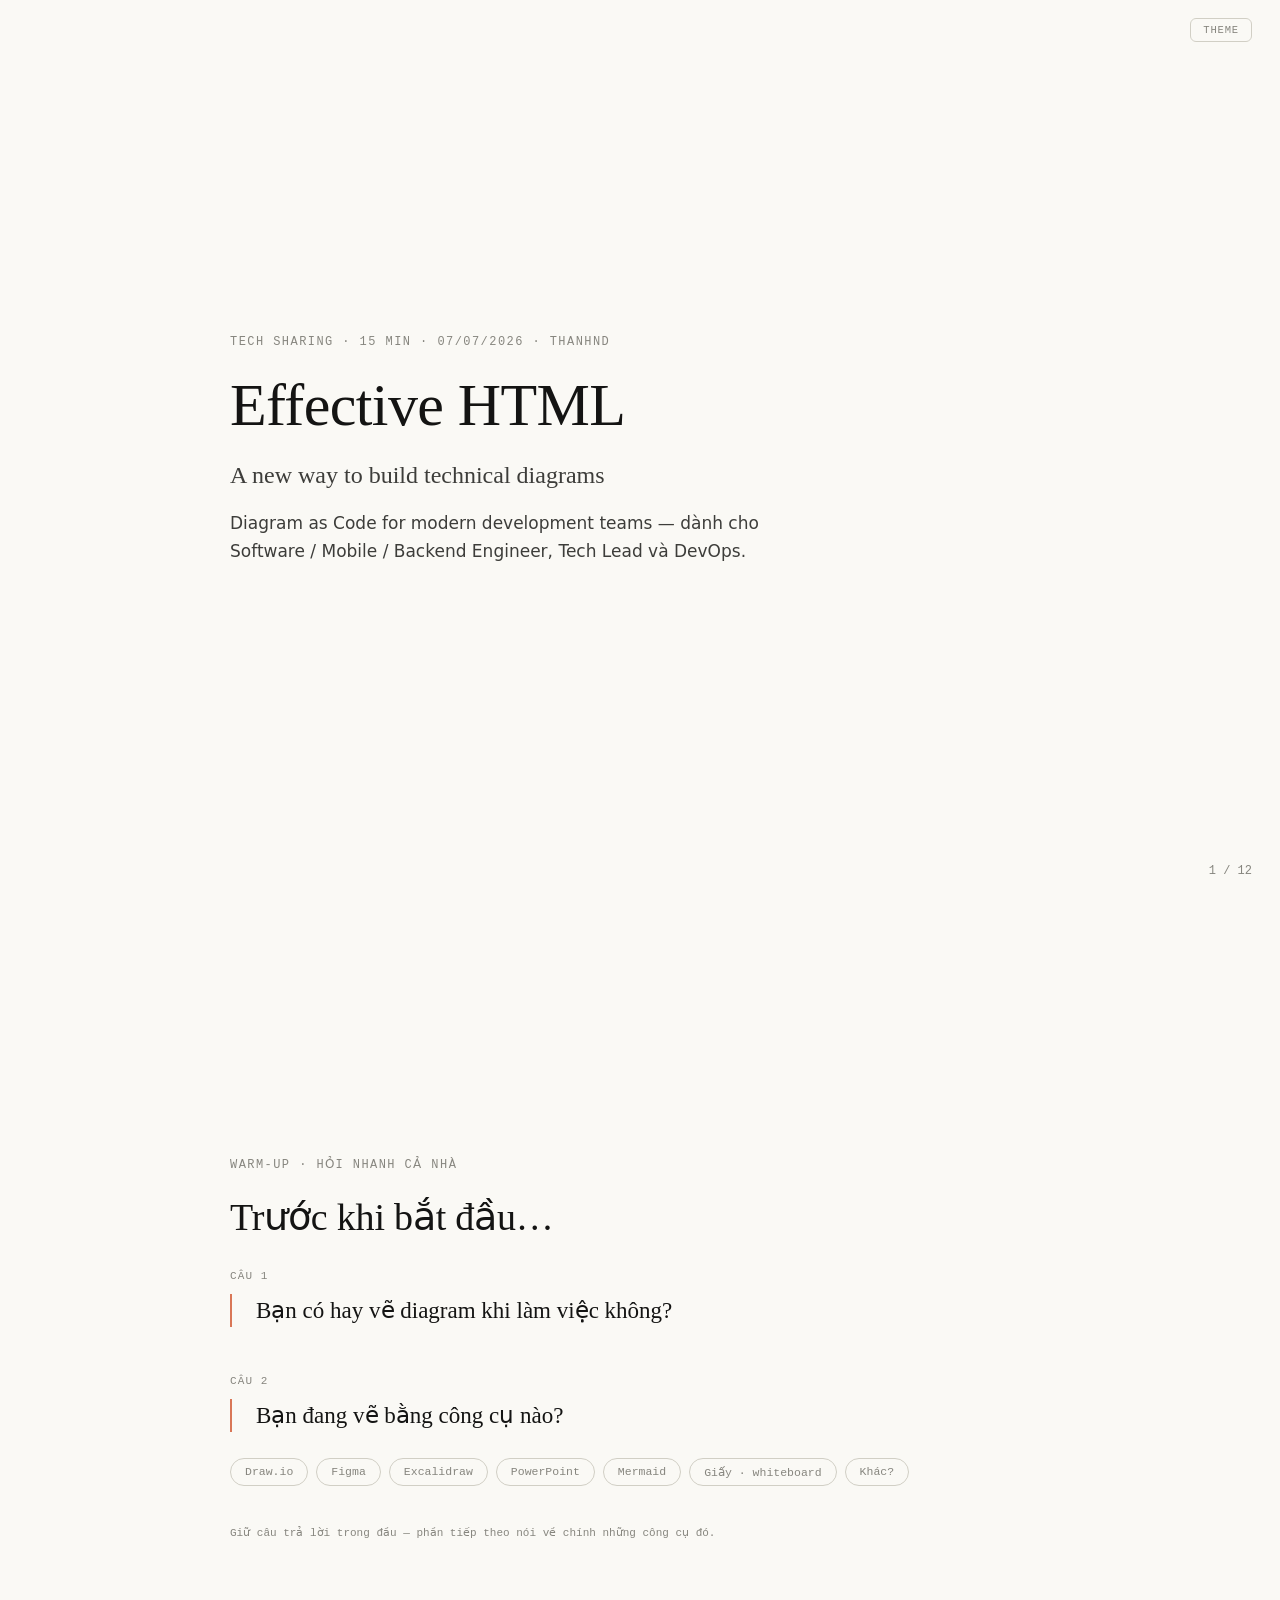
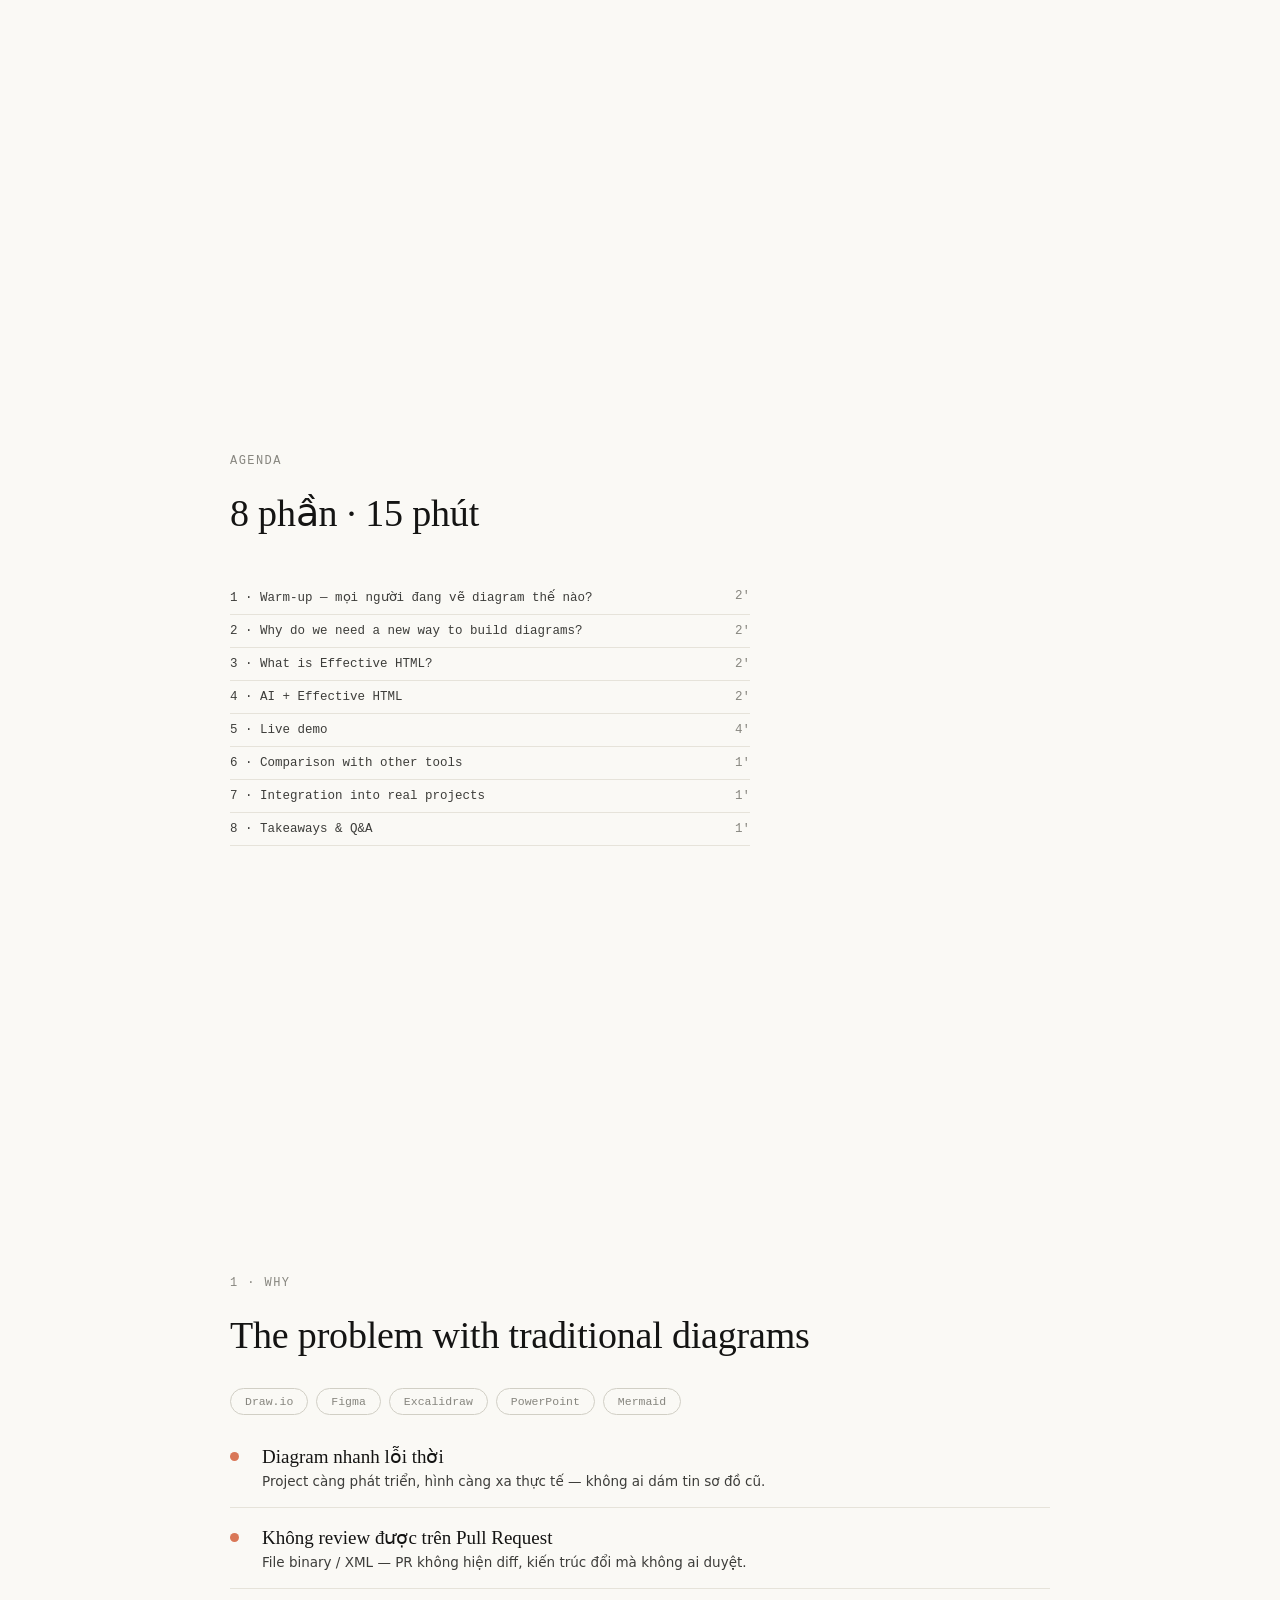
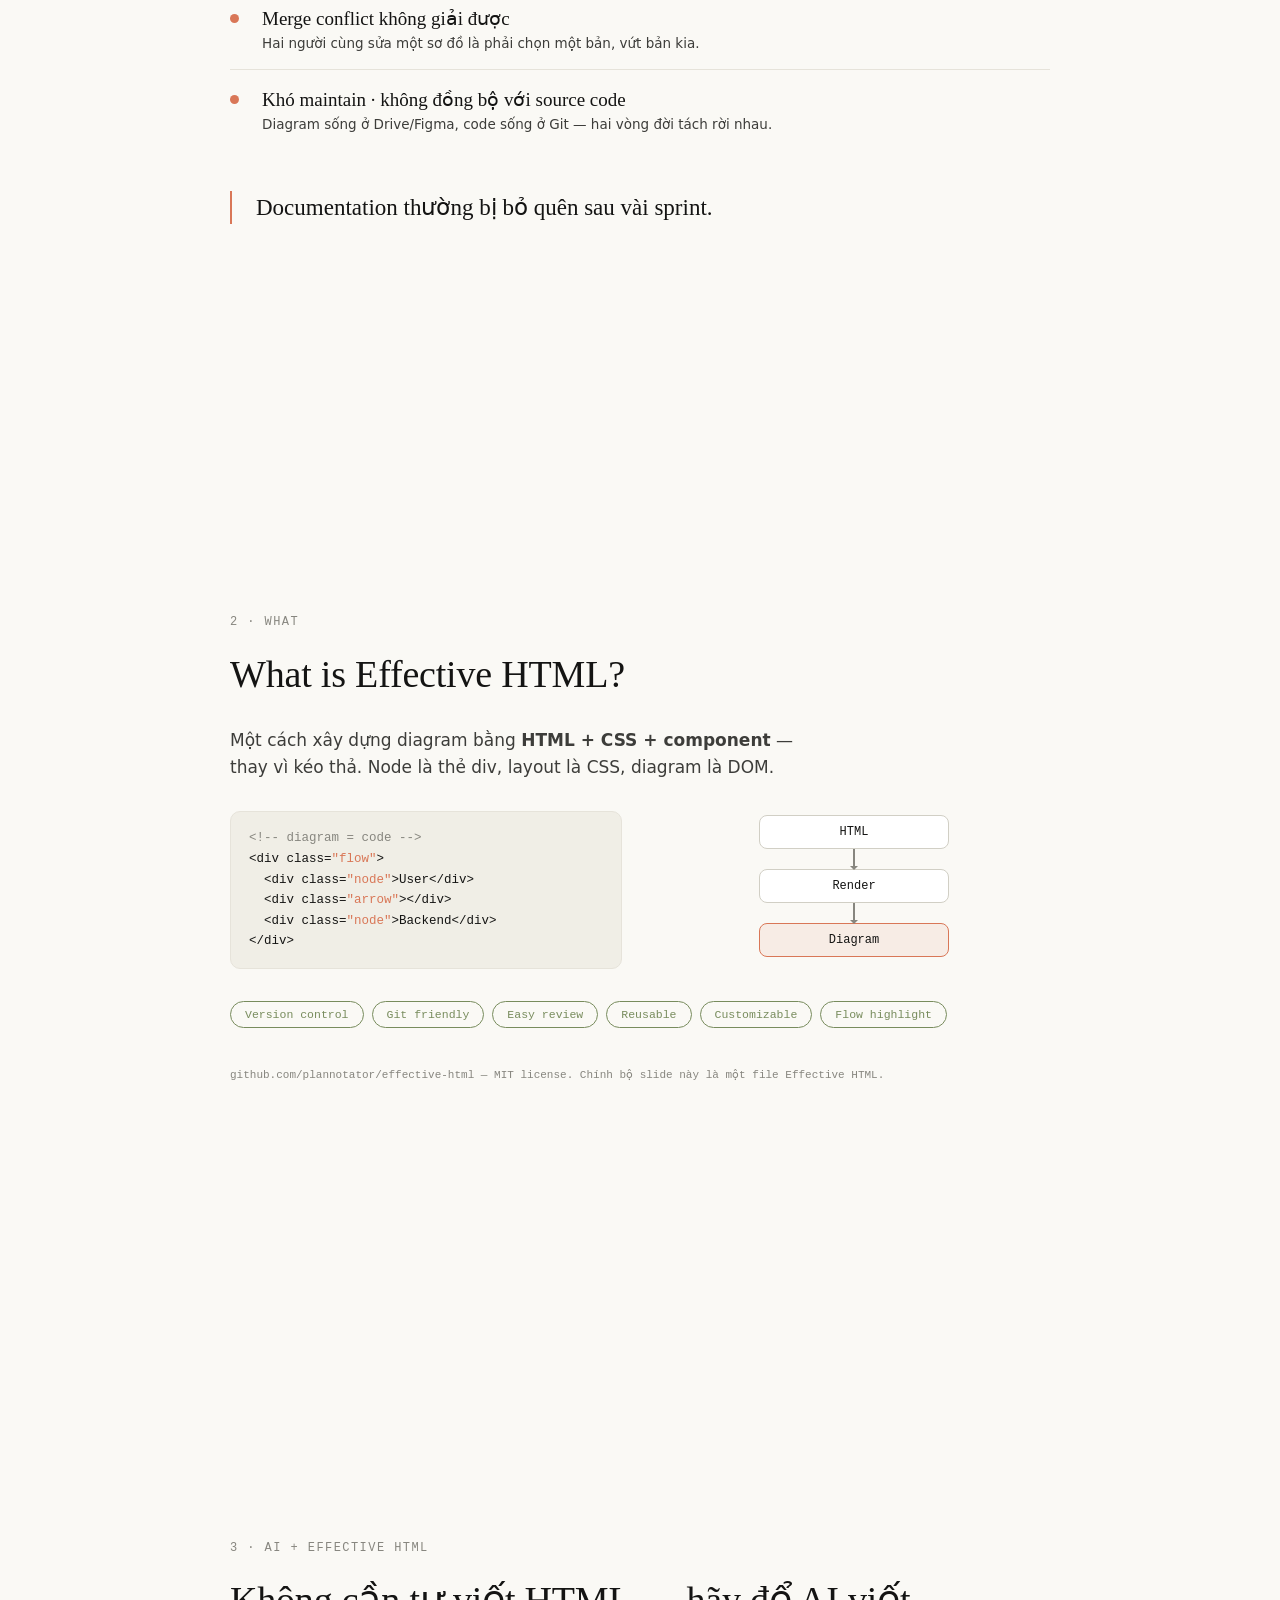
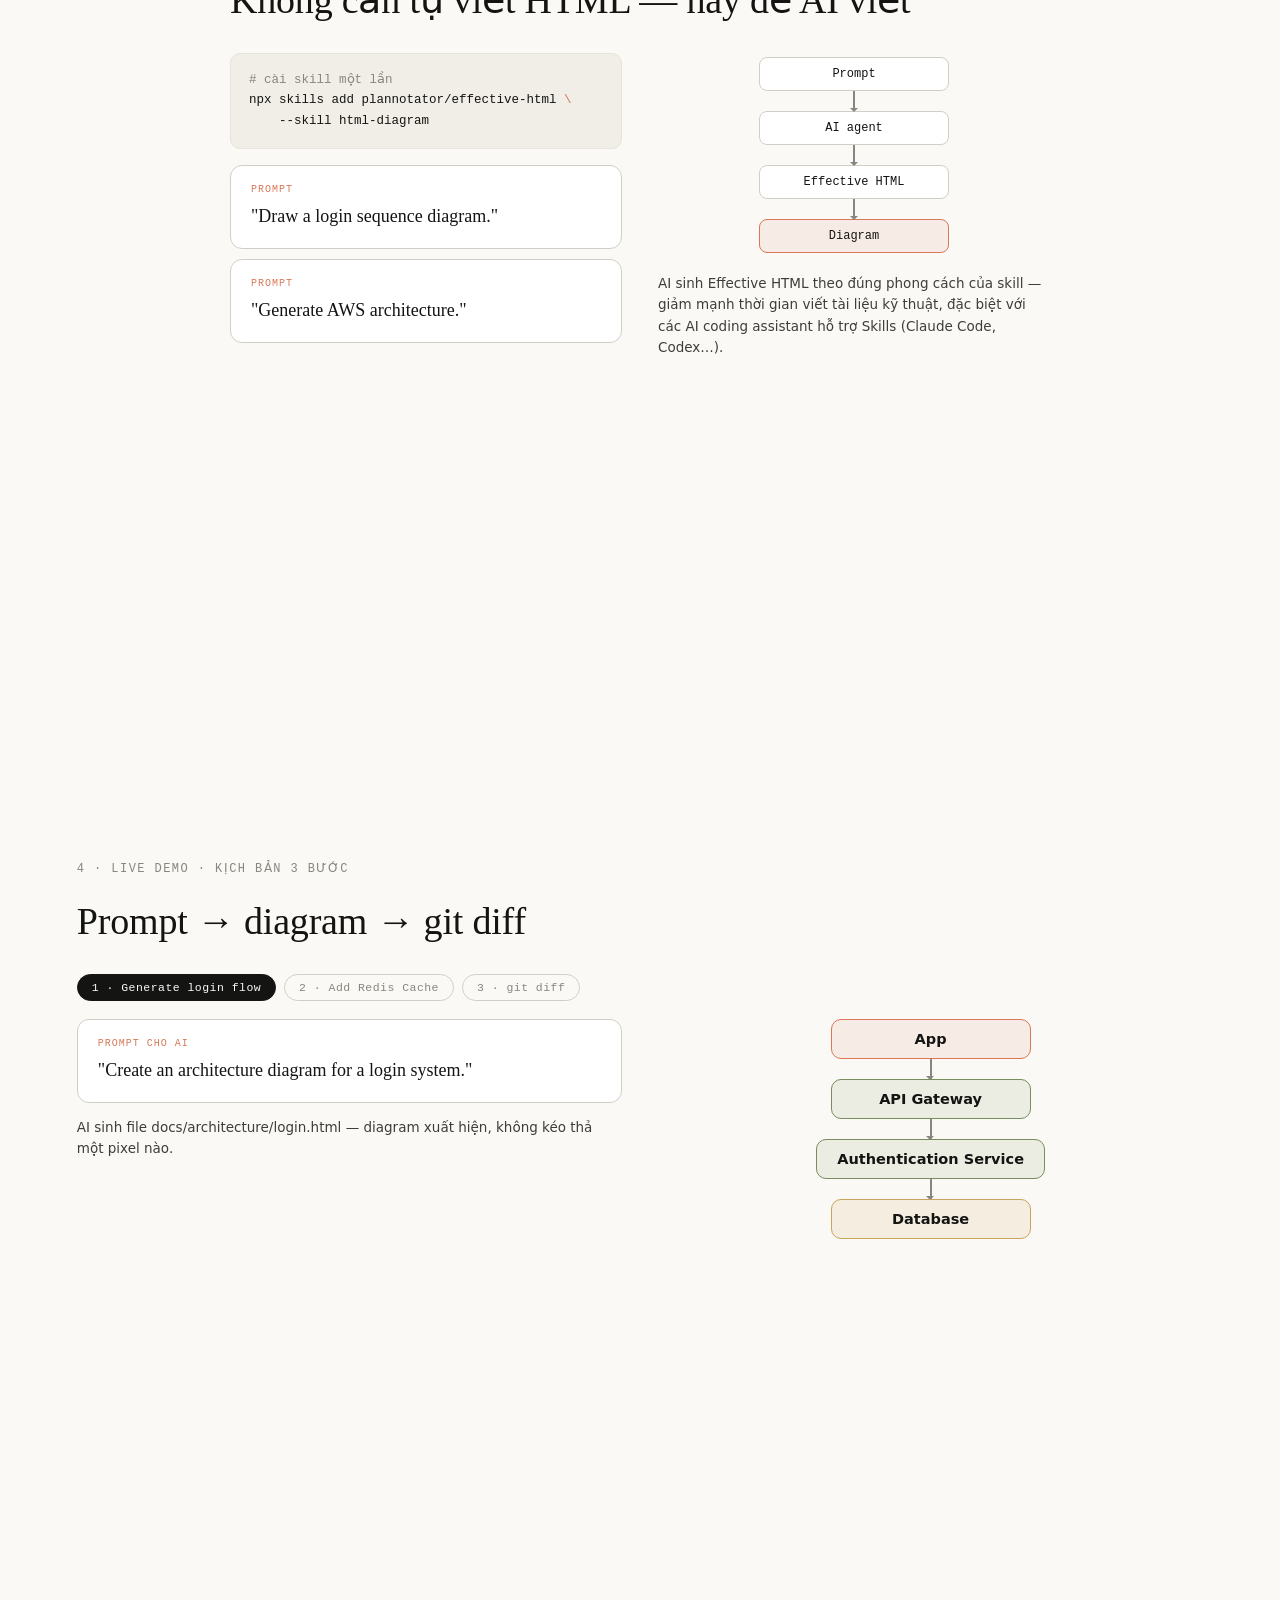
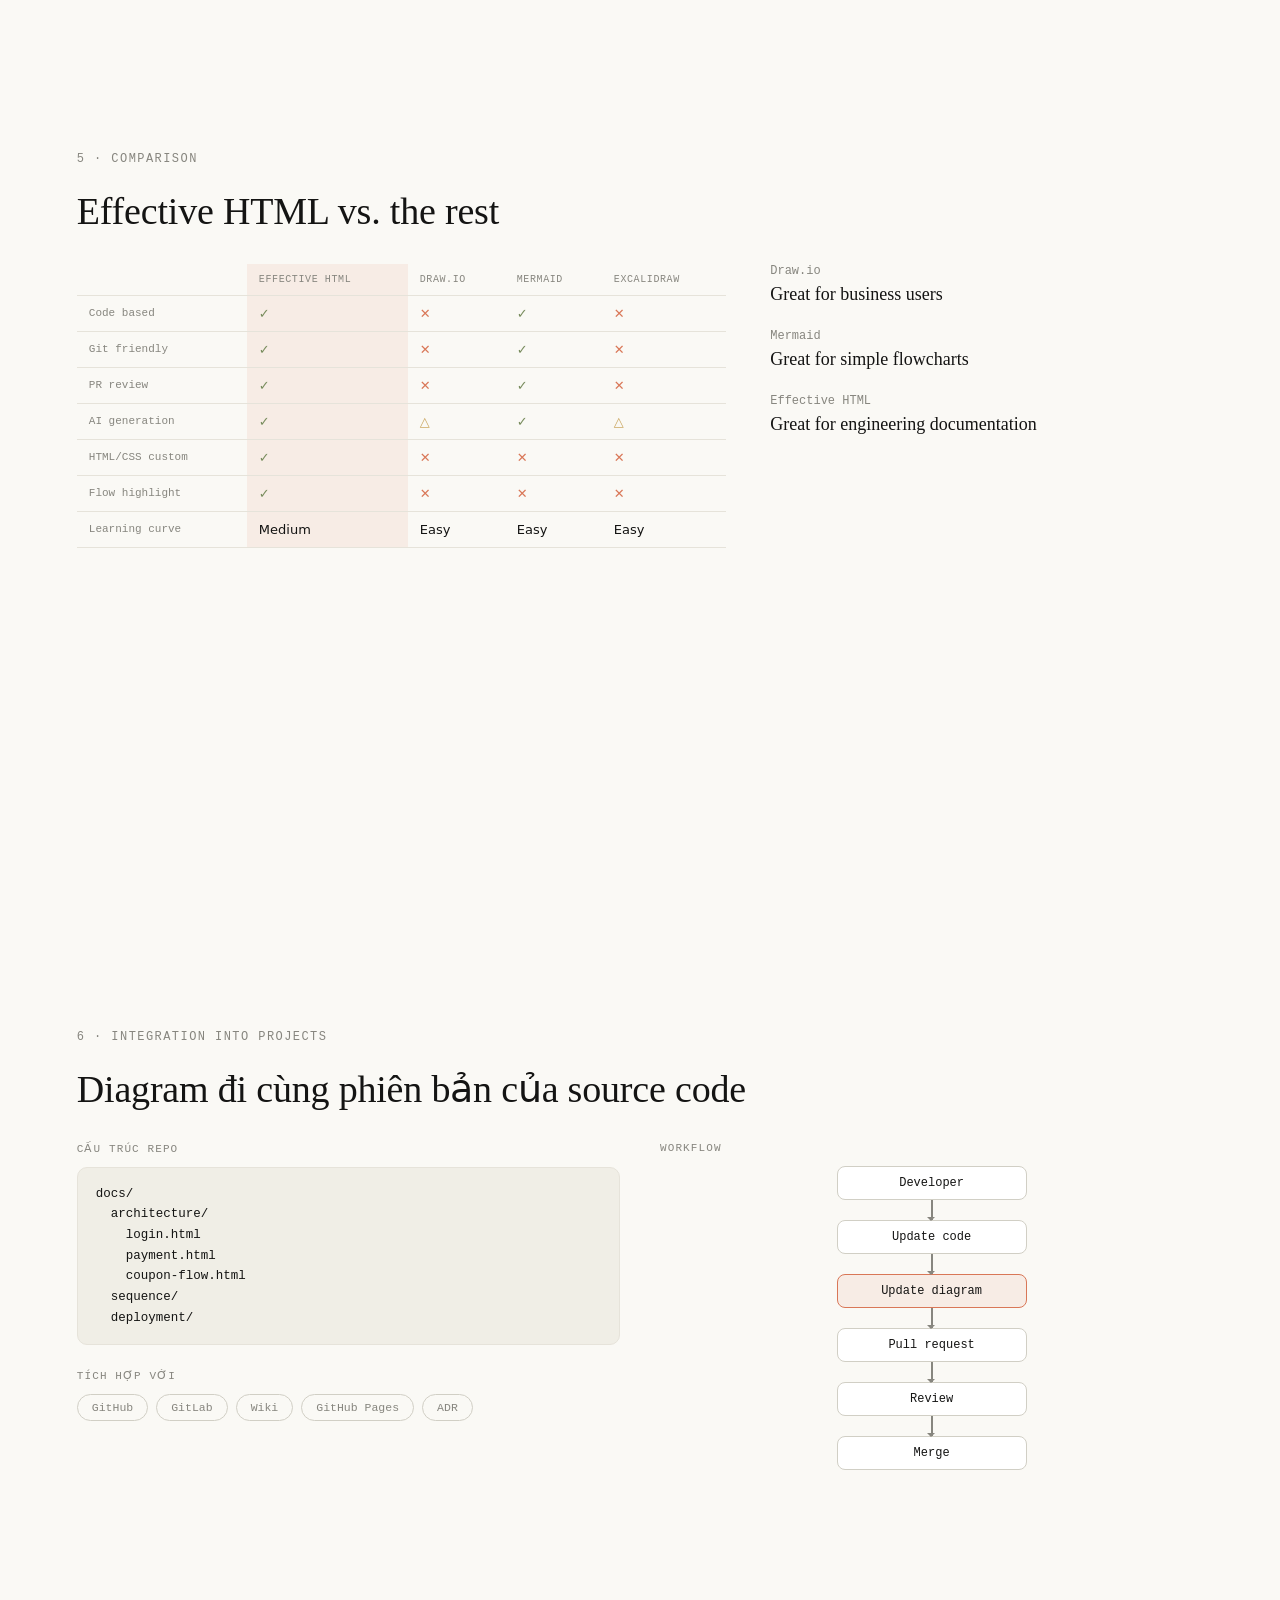
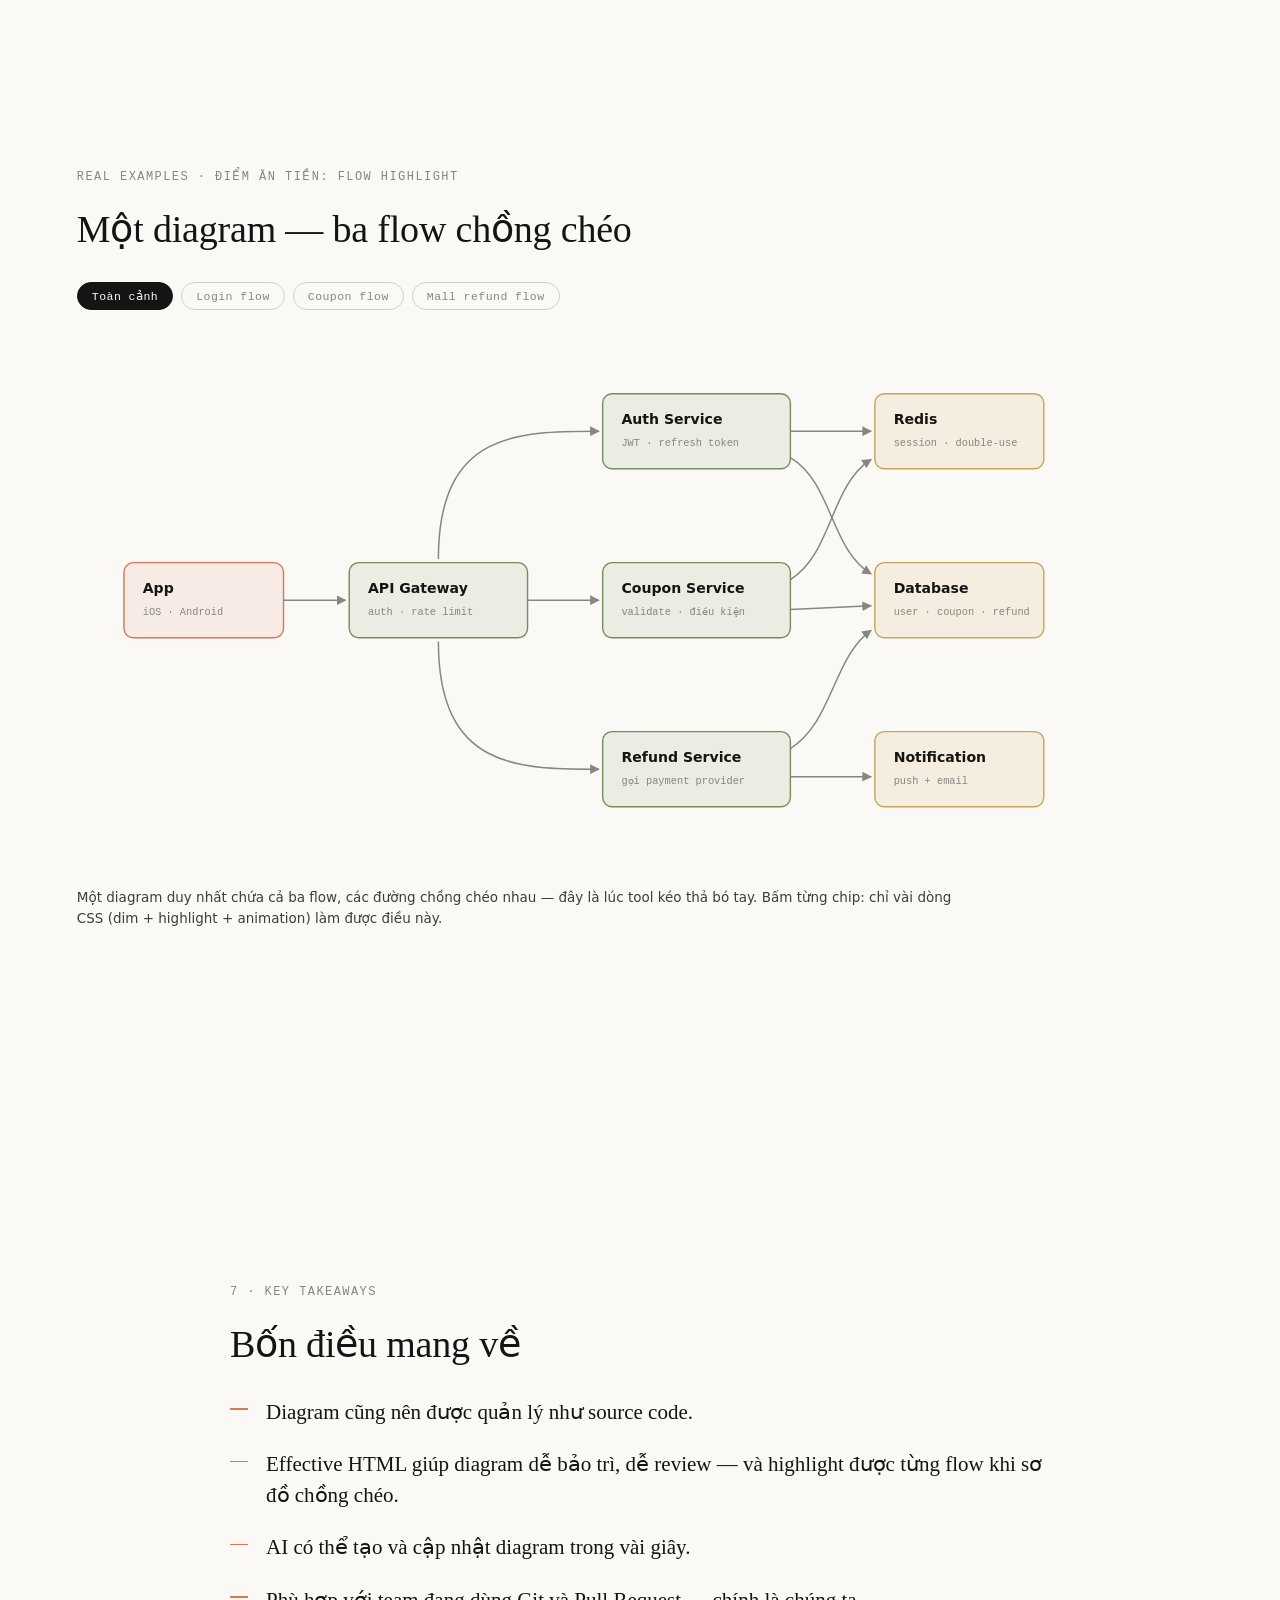
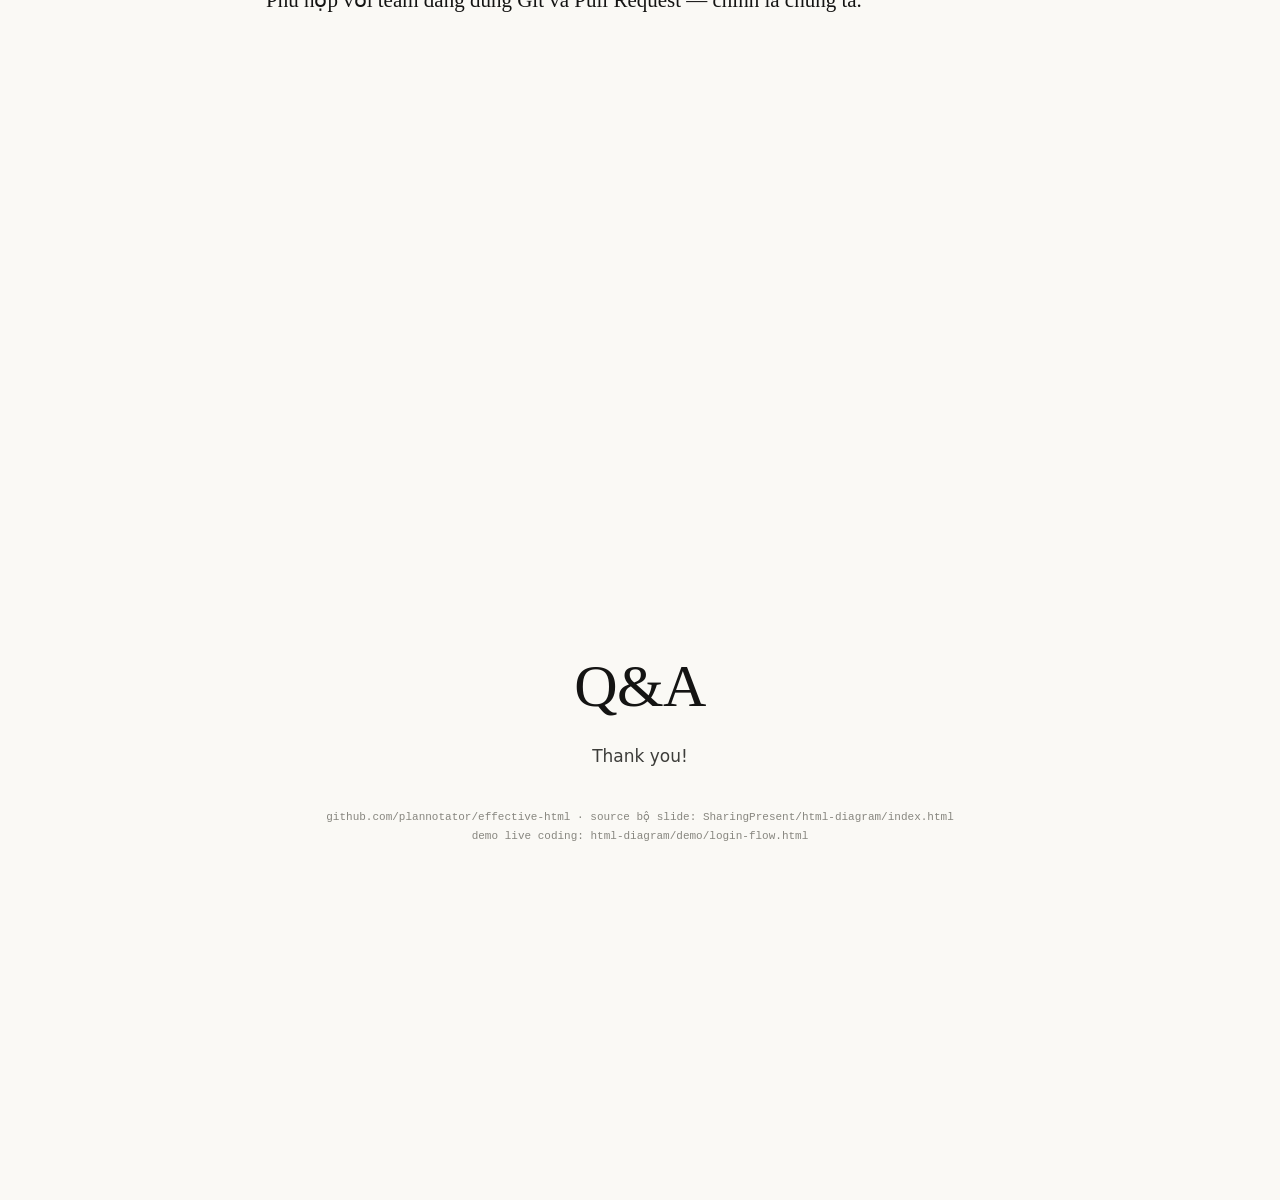
==== index.html @ cf13a772 "Bỏ slide 'Who should use it' — ý đã có ở Comparison và Takeaways Co-Authored-By: Claude Fable 5 <nor" ====
<!doctype html>
<html lang="vi">
<head>
<meta charset="utf-8">
<meta name="viewport" content="width=device-width, initial-scale=1">
<title>Effective HTML — A New Way to Build Technical Diagrams</title>
<script>
  (function () {
    const saved = localStorage.getItem('theme');
    const dark = saved ? saved === 'dark' : matchMedia('(prefers-color-scheme: dark)').matches;
    document.documentElement.classList.toggle('dark', dark);
  })();
</script>
<style>
  :root {
    --bg: #FAF9F5; --surface: #FFFFFF; --surface2: #F0EEE6;
    --ink: #141413; --body: #3D3D3A; --muted: #87867F;
    --line: #D1CFC5; --line-soft: #E6E3DA;
    --clay: #D97757; --clay-soft: rgba(217,119,87,0.10);
    --olive: #788C5D; --olive-soft: rgba(120,140,93,0.12);
    --gold: #C9A45C; --gold-soft: rgba(201,164,92,0.14);
    --zone-line: #D1CFC5;
    --serif: ui-serif, Georgia, "Times New Roman", serif;
    --sans: system-ui, -apple-system, "Segoe UI", Roboto, sans-serif;
    --mono: ui-monospace, "SF Mono", Menlo, Consolas, monospace;
  }
  html.dark {
    --bg: #141413; --surface: #1F1F1D; --surface2: #2A2A28;
    --ink: #FAF9F5; --body: #D1CFC5; --muted: #87867F;
    --line: #3D3D3A; --line-soft: #2A2A28;
    --clay: #E48A6E; --clay-soft: rgba(228,138,110,0.14);
    --olive: #9DB07C; --olive-soft: rgba(157,176,124,0.16);
    --gold: #D4B36F; --gold-soft: rgba(212,179,111,0.16);
    --zone-line: #3D3D3A;
  }

  * { margin: 0; padding: 0; box-sizing: border-box; }
  html { scroll-behavior: smooth; }
  body {
    font-family: var(--sans); background: var(--bg); color: var(--ink);
    -webkit-font-smoothing: antialiased;
    scroll-snap-type: y mandatory; overflow-x: hidden;
  }

  /* ── slide shell ─────────────────────────── */
  .slide {
    width: 100vw; height: 100vh;
    scroll-snap-align: start; scroll-snap-stop: always;
    display: flex; align-items: center; justify-content: center;
    padding: 6vh 6vw;
  }
  .slide-inner { width: 100%; max-width: 820px; }
  .slide.wide .slide-inner { max-width: 1140px; }

  /* ── typography ──────────────────────────── */
  .eyebrow {
    font-family: var(--mono); font-size: 12px; letter-spacing: 0.12em;
    text-transform: uppercase; color: var(--muted); margin-bottom: 24px;
  }
  h1 {
    font-family: var(--serif); font-weight: 500;
    font-size: clamp(38px, 5.6vw, 60px); line-height: 1.08;
    letter-spacing: -0.01em; margin-bottom: 18px;
  }
  h2 {
    font-family: var(--serif); font-weight: 500;
    font-size: clamp(27px, 3.8vw, 38px); line-height: 1.15;
    letter-spacing: -0.005em; margin-bottom: 30px;
  }
  .subtitle { font-size: 17px; line-height: 1.6; color: var(--body); max-width: 600px; }
  .footnote { margin-top: 38px; font-family: var(--mono); font-size: 11px; line-height: 1.7; color: var(--muted); }
  .quote {
    font-family: var(--serif); font-size: 23px; line-height: 1.45; color: var(--ink);
    border-left: 2px solid var(--clay); padding-left: 24px; margin-top: 40px; max-width: 560px;
  }

  /* ── warm-up ─────────────────────────────── */
  .qh {
    font-family: var(--mono); font-size: 11px; letter-spacing: 0.1em;
    text-transform: uppercase; color: var(--muted); font-weight: 500; margin-bottom: 12px;
  }

  .agenda { list-style: none; margin-top: 44px; max-width: 520px; }
  .agenda li {
    display: flex; justify-content: space-between; gap: 20px;
    font-family: var(--mono); font-size: 12.5px; color: var(--body);
    padding: 9px 0; border-bottom: 1px solid var(--line-soft);
  }
  .agenda li span:last-child { color: var(--muted); }

  /* ── pills / chips ───────────────────────── */
  .pills { display: flex; gap: 8px; flex-wrap: wrap; }
  .pill {
    font-family: var(--mono); font-size: 11.5px; padding: 6px 14px;
    border: 1px solid var(--line); border-radius: 999px; color: var(--muted);
  }
  .pill.hot { color: var(--clay); border-color: var(--clay); }
  .pill.ok { color: var(--olive); border-color: var(--olive); }
  .chips { display: flex; gap: 8px; flex-wrap: wrap; margin-bottom: 18px; }
  .chip {
    font-family: var(--mono); font-size: 11.5px; letter-spacing: 0.04em;
    padding: 6px 14px; border: 1px solid var(--line); border-radius: 999px;
    background: transparent; color: var(--muted); cursor: pointer; transition: all .15s ease;
  }
  .chip:hover { color: var(--ink); border-color: var(--muted); }
  .chip.on { background: var(--ink); border-color: var(--ink); color: var(--bg); }

  /* ── problem list ────────────────────────── */
  .prob-list { list-style: none; display: flex; flex-direction: column; gap: 18px; }
  .prob-item {
    display: grid; grid-template-columns: 14px 1fr; column-gap: 18px;
    padding-bottom: 16px; border-bottom: 1px solid var(--line-soft);
  }
  .prob-item:last-child { border-bottom: none; }
  .prob-dot { width: 9px; height: 9px; border-radius: 50%; background: var(--clay); margin-top: 7px; }
  .prob-title { font-family: var(--serif); font-size: 19px; font-weight: 500; margin-bottom: 3px; }
  .prob-desc { font-size: 13.5px; line-height: 1.5; color: var(--body); }

  /* ── code blocks ─────────────────────────── */
  pre.code {
    font-family: var(--mono); font-size: 12.5px; line-height: 1.65;
    background: var(--surface2); color: var(--ink);
    border: 1px solid var(--line-soft); border-radius: 10px;
    padding: 16px 18px; overflow-x: auto;
  }
  pre.code .cm { color: var(--muted); }
  pre.code .add { color: var(--olive); }
  pre.code .tag { color: var(--clay); }

  .prompt-box {
    background: var(--surface); border: 1px solid var(--line); border-radius: 12px;
    padding: 18px 20px;
  }
  .prompt-box .plabel {
    font-family: var(--mono); font-size: 10px; letter-spacing: 0.1em;
    text-transform: uppercase; color: var(--clay); margin-bottom: 8px;
  }
  .prompt-box .ptext { font-family: var(--serif); font-size: 18px; line-height: 1.5; color: var(--ink); }

  /* ── HTML/CSS flow diagram ───────────────── */
  .flow { display: flex; flex-direction: column; align-items: center; }
  .fnode {
    min-width: 200px; text-align: center;
    background: var(--surface); border: 1.5px solid var(--line); border-radius: 10px;
    padding: 11px 20px; font-size: 14.5px; font-weight: 600; color: var(--ink);
    transition: background .25s ease, border-color .25s ease;
  }
  .fnode.client { background: var(--clay-soft); border-color: var(--clay); }
  .fnode.svc    { background: var(--olive-soft); border-color: var(--olive); }
  .fnode.data   { background: var(--gold-soft); border-color: var(--gold); }
  .fnode.new    { box-shadow: 0 0 0 4px var(--clay-soft); border-color: var(--clay); }
  .farrow { position: relative; width: 2px; height: 20px; background: var(--muted); flex: none; }
  .farrow::after {
    content: ""; position: absolute; bottom: -1px; left: -3.5px;
    border: 4.5px solid transparent; border-top-color: var(--muted); border-bottom: none;
  }
  .frow { position: relative; display: flex; justify-content: center; }
  .fnote {
    position: absolute; left: 100%; top: 50%; transform: translateY(-50%);
    margin-left: 14px; width: 150px;
    font-family: var(--mono); font-size: 10.5px; color: var(--clay);
    line-height: 1.45; text-align: left;
  }

  /* ── SVG stage: nhiều flow chồng chéo trong 1 diagram ── */
  .stage { position: relative; }
  .stage svg { width: 100%; height: auto; display: block; }
  .node rect { fill: var(--surface); stroke: var(--line); stroke-width: 1.5; rx: 10; transition: stroke .15s ease; }
  .node .t { font-family: var(--sans); font-size: 15px; font-weight: 600; fill: var(--ink); }
  .node .m { font-family: var(--mono); font-size: 11px; fill: var(--muted); }
  .node.client rect { fill: var(--clay-soft); stroke: var(--clay); }
  .node.svc rect { fill: var(--olive-soft); stroke: var(--olive); }
  .node.data rect { fill: var(--gold-soft); stroke: var(--gold); }
  .edge { stroke: var(--muted); stroke-width: 1.6; fill: none; marker-end: url(#am); transition: opacity .2s ease, stroke .2s ease; }
  .stage.flowing .edge { opacity: 0.12; }
  .stage.flowing .node { opacity: 0.28; }
  .stage.flowing .edge.lit {
    opacity: 1; stroke: var(--clay); marker-end: url(#ac);
    stroke-dasharray: 7 5; animation: march 0.9s linear infinite;
  }
  .stage.flowing .node.lit { opacity: 1; }
  .stage.flowing .node.lit rect { stroke: var(--clay); }
  @keyframes march { to { stroke-dashoffset: -12; } }
  @media (prefers-reduced-motion: reduce) { .stage.flowing .edge.lit { animation: none; } }

  .demo-pair { display: grid; grid-template-columns: 1fr 1fr; gap: 36px; align-items: start; }
  .demo-cap { margin-top: 14px; font-size: 13.5px; line-height: 1.6; color: var(--body); min-height: 44px; }
  .demo-cap code { font-family: var(--mono); font-size: 11.5px; color: var(--clay); }

  /* ── chains (mini pipeline) ──────────────── */
  .ci-chain { display: flex; flex-direction: column; align-items: center; }
  .ci-step {
    font-family: var(--mono); font-size: 12px; color: var(--ink);
    background: var(--surface); border: 1px solid var(--line); border-radius: 8px;
    padding: 9px 16px; min-width: 190px; text-align: center;
  }
  .ci-step.hot { border-color: var(--clay); background: var(--clay-soft); }

  /* ── comparison ──────────────────────────── */
  .cmp-wrap { display: grid; grid-template-columns: 1.5fr 1fr; gap: 44px; align-items: start; }
  table.cmp { border-collapse: collapse; width: 100%; font-size: 13px; }
  table.cmp th, table.cmp td { padding: 10px 12px; text-align: left; border-bottom: 1px solid var(--line-soft); }
  table.cmp th {
    font-family: var(--mono); font-size: 10px; letter-spacing: 0.06em;
    text-transform: uppercase; color: var(--muted); font-weight: 500;
  }
  table.cmp td:first-child { font-family: var(--mono); font-size: 11px; color: var(--muted); }
  table.cmp .hl { background: var(--clay-soft); }
  .yes { color: var(--olive); font-weight: 700; }
  .no { color: var(--clay); font-weight: 700; }
  .part { color: var(--gold); font-weight: 700; }

  .sum-list { list-style: none; display: flex; flex-direction: column; gap: 22px; }
  .sum-list .st { font-family: var(--mono); font-size: 12px; color: var(--muted); margin-bottom: 4px; }
  .sum-list .sd { font-family: var(--serif); font-size: 18px; line-height: 1.4; }

  /* ── integration ─────────────────────────── */
  .int-grid { display: grid; grid-template-columns: 1fr 1fr; gap: 40px; align-items: start; }
  .int-grid h3, .bench-h {
    font-family: var(--mono); font-size: 11px; letter-spacing: 0.1em;
    text-transform: uppercase; color: var(--muted); font-weight: 500; margin-bottom: 12px;
  }

  /* ── takeaways ───────────────────────────── */
  .next-list { list-style: none; display: flex; flex-direction: column; gap: 22px; }
  .next-list li { font-family: var(--serif); font-size: 21px; line-height: 1.45; padding-left: 36px; position: relative; }
  .next-list li::before {
    content: ""; position: absolute; left: 0; top: 0.55em;
    width: 18px; height: 1.5px; background: var(--clay);
  }

  /* ── fixed UI ────────────────────────────── */
  #counter {
    position: fixed; bottom: 22px; right: 28px;
    font-family: var(--mono); font-size: 12px; color: var(--muted);
    user-select: none; z-index: 10;
  }
  #themeToggle {
    position: fixed; top: 18px; right: 28px; z-index: 10;
    font-family: var(--mono); font-size: 10.5px; text-transform: uppercase; letter-spacing: 0.08em;
    padding: 5px 12px; border: 1px solid var(--line); border-radius: 6px;
    background: transparent; color: var(--muted); cursor: pointer;
  }
  #themeToggle:hover { color: var(--ink); border-color: var(--muted); }

  @media (max-width: 760px) {
    .demo-pair, .cmp-wrap, .int-grid { grid-template-columns: 1fr; }
    .slide { height: auto; min-height: 100vh; }
  }
</style>
</head>
<body>

<button id="themeToggle">Theme</button>

<!-- ════════ 1. Title ════════ -->
<section class="slide" id="s1">
  <div class="slide-inner">
    <div class="eyebrow">Tech sharing · 15 min · 07/07/2026 · ThanhND</div>
    <h1>Effective HTML</h1>
    <p class="subtitle" style="font-family:var(--serif); font-size:24px; margin-bottom:16px">A new way to build technical diagrams</p>
    <p class="subtitle">Diagram as Code for modern development teams — dành cho Software / Mobile / Backend Engineer, Tech Lead và DevOps.</p>
  </div>
</section>

<!-- ════════ 1b. Warm-up ════════ -->
<section class="slide" id="s-warmup">
  <div class="slide-inner">
    <div class="eyebrow">Warm-up · hỏi nhanh cả nhà</div>
    <h2>Trước khi bắt đầu…</h2>
    <div class="qh">Câu 1</div>
    <p class="quote" style="margin-top:0; margin-bottom:48px">Bạn có hay vẽ diagram khi làm việc không?</p>
    <div class="qh">Câu 2</div>
    <p class="quote" style="margin-top:0">Bạn đang vẽ bằng công cụ nào?</p>
    <div class="pills" style="margin-top:26px">
      <span class="pill">Draw.io</span>
      <span class="pill">Figma</span>
      <span class="pill">Excalidraw</span>
      <span class="pill">PowerPoint</span>
      <span class="pill">Mermaid</span>
      <span class="pill">Giấy · whiteboard</span>
      <span class="pill">Khác?</span>
    </div>
    <div class="footnote">Giữ câu trả lời trong đầu — phần tiếp theo nói về chính những công cụ đó.</div>
  </div>
</section>

<!-- ════════ 2. Agenda ════════ -->
<section class="slide" id="s2">
  <div class="slide-inner">
    <div class="eyebrow">Agenda</div>
    <h2>8 phần · 15 phút</h2>
    <ul class="agenda">
      <li><span>1 · Warm-up — mọi người đang vẽ diagram thế nào?</span><span>2'</span></li>
      <li><span>2 · Why do we need a new way to build diagrams?</span><span>2'</span></li>
      <li><span>3 · What is Effective HTML?</span><span>2'</span></li>
      <li><span>4 · AI + Effective HTML</span><span>2'</span></li>
      <li><span>5 · Live demo</span><span>4'</span></li>
      <li><span>6 · Comparison with other tools</span><span>1'</span></li>
      <li><span>7 · Integration into real projects</span><span>1'</span></li>
      <li><span>8 · Takeaways &amp; Q&amp;A</span><span>1'</span></li>
    </ul>
  </div>
</section>

<!-- ════════ 3. Why ════════ -->
<section class="slide" id="s3">
  <div class="slide-inner">
    <div class="eyebrow">1 · Why</div>
    <h2>The problem with traditional diagrams</h2>
    <div class="pills" style="margin-bottom:30px">
      <span class="pill">Draw.io</span>
      <span class="pill">Figma</span>
      <span class="pill">Excalidraw</span>
      <span class="pill">PowerPoint</span>
      <span class="pill">Mermaid</span>
    </div>
    <ul class="prob-list">
      <li class="prob-item">
        <span class="prob-dot"></span>
        <div><div class="prob-title">Diagram nhanh lỗi thời</div>
        <div class="prob-desc">Project càng phát triển, hình càng xa thực tế — không ai dám tin sơ đồ cũ.</div></div>
      </li>
      <li class="prob-item">
        <span class="prob-dot"></span>
        <div><div class="prob-title">Không review được trên Pull Request</div>
        <div class="prob-desc">File binary / XML — PR không hiện diff, kiến trúc đổi mà không ai duyệt.</div></div>
      </li>
      <li class="prob-item">
        <span class="prob-dot"></span>
        <div><div class="prob-title">Merge conflict không giải được</div>
        <div class="prob-desc">Hai người cùng sửa một sơ đồ là phải chọn một bản, vứt bản kia.</div></div>
      </li>
      <li class="prob-item">
        <span class="prob-dot"></span>
        <div><div class="prob-title">Khó maintain · không đồng bộ với source code</div>
        <div class="prob-desc">Diagram sống ở Drive/Figma, code sống ở Git — hai vòng đời tách rời nhau.</div></div>
      </li>
    </ul>
    <p class="quote">Documentation thường bị bỏ quên sau vài sprint.</p>
  </div>
</section>

<!-- ════════ 4. What is Effective HTML ════════ -->
<section class="slide" id="s4">
  <div class="slide-inner">
    <div class="eyebrow">2 · What</div>
    <h2>What is Effective HTML?</h2>
    <p class="subtitle" style="margin-bottom:30px">
      Một cách xây dựng diagram bằng <strong>HTML + CSS + component</strong> — thay vì kéo thả.
      Node là thẻ div, layout là CSS, diagram là DOM.
    </p>
    <div class="demo-pair">
      <pre class="code"><span class="cm">&lt;!-- diagram = code --&gt;</span>
&lt;div class=<span class="tag">"flow"</span>&gt;
  &lt;div class=<span class="tag">"node"</span>&gt;User&lt;/div&gt;
  &lt;div class=<span class="tag">"arrow"</span>&gt;&lt;/div&gt;
  &lt;div class=<span class="tag">"node"</span>&gt;Backend&lt;/div&gt;
&lt;/div&gt;</pre>
      <div class="ci-chain" style="padding-top:4px">
        <div class="ci-step">HTML</div>
        <div class="farrow"></div>
        <div class="ci-step">Render</div>
        <div class="farrow"></div>
        <div class="ci-step hot">Diagram</div>
      </div>
    </div>
    <div class="pills" style="margin-top:32px">
      <span class="pill ok">Version control</span>
      <span class="pill ok">Git friendly</span>
      <span class="pill ok">Easy review</span>
      <span class="pill ok">Reusable</span>
      <span class="pill ok">Customizable</span>
      <span class="pill ok">Flow highlight</span>
    </div>
    <div class="footnote">github.com/plannotator/effective-html — MIT license. Chính bộ slide này là một file Effective HTML.</div>
  </div>
</section>

<!-- ════════ 5. AI + Effective HTML ════════ -->
<section class="slide" id="s5">
  <div class="slide-inner">
    <div class="eyebrow">3 · AI + Effective HTML</div>
    <h2>Không cần tự viết HTML — hãy để AI viết</h2>
    <div class="demo-pair">
      <div>
        <pre class="code"><span class="cm"># cài skill một lần</span>
npx skills add plannotator/effective-html <span class="tag">\</span>
    --skill html-diagram</pre>
        <div class="prompt-box" style="margin-top:16px">
          <div class="plabel">Prompt</div>
          <div class="ptext">"Draw a login sequence diagram."</div>
        </div>
        <div class="prompt-box" style="margin-top:10px">
          <div class="plabel">Prompt</div>
          <div class="ptext">"Generate AWS architecture."</div>
        </div>
      </div>
      <div>
        <div class="ci-chain" style="padding-top:4px">
          <div class="ci-step">Prompt</div>
          <div class="farrow"></div>
          <div class="ci-step">AI agent</div>
          <div class="farrow"></div>
          <div class="ci-step">Effective HTML</div>
          <div class="farrow"></div>
          <div class="ci-step hot">Diagram</div>
        </div>
        <p class="demo-cap" style="margin-top:20px">
          AI sinh Effective HTML theo đúng phong cách của skill — giảm mạnh thời gian viết tài liệu kỹ thuật,
          đặc biệt với các AI coding assistant hỗ trợ Skills (Claude Code, Codex…).
        </p>
      </div>
    </div>
  </div>
</section>

<!-- ════════ 6. Live demo ════════ -->
<section class="slide wide" id="s6">
  <div class="slide-inner">
    <div class="eyebrow">4 · Live demo · kịch bản 3 bước</div>
    <h2>Prompt → diagram → git diff</h2>
    <div class="chips" id="demochips">
      <button class="chip on" data-s="gen">1 · Generate login flow</button>
      <button class="chip" data-s="redis">2 · Add Redis Cache</button>
      <button class="chip" data-s="diff">3 · git diff</button>
    </div>
    <div class="demo-pair">
      <div>
        <div id="demopanel"></div>
        <p class="demo-cap" id="democap"></p>
      </div>
      <div id="demoflow"></div>
    </div>
  </div>
</section>

<!-- ════════ 7. Comparison ════════ -->
<section class="slide wide" id="s7">
  <div class="slide-inner">
    <div class="eyebrow">5 · Comparison</div>
    <h2>Effective HTML vs. the rest</h2>
    <div class="cmp-wrap">
      <table class="cmp">
        <thead>
          <tr><th></th><th class="hl">Effective HTML</th><th>Draw.io</th><th>Mermaid</th><th>Excalidraw</th></tr>
        </thead>
        <tbody>
          <tr><td>Code based</td><td class="hl yes">✓</td><td class="no">✕</td><td class="yes">✓</td><td class="no">✕</td></tr>
          <tr><td>Git friendly</td><td class="hl yes">✓</td><td class="no">✕</td><td class="yes">✓</td><td class="no">✕</td></tr>
          <tr><td>PR review</td><td class="hl yes">✓</td><td class="no">✕</td><td class="yes">✓</td><td class="no">✕</td></tr>
          <tr><td>AI generation</td><td class="hl yes">✓</td><td class="part">△</td><td class="yes">✓</td><td class="part">△</td></tr>
          <tr><td>HTML/CSS custom</td><td class="hl yes">✓</td><td class="no">✕</td><td class="no">✕</td><td class="no">✕</td></tr>
          <tr><td>Flow highlight</td><td class="hl yes">✓</td><td class="no">✕</td><td class="no">✕</td><td class="no">✕</td></tr>
          <tr><td>Learning curve</td><td class="hl">Medium</td><td>Easy</td><td>Easy</td><td>Easy</td></tr>
        </tbody>
      </table>
      <ul class="sum-list">
        <li><div class="st">Draw.io</div><div class="sd">Great for business users</div></li>
        <li><div class="st">Mermaid</div><div class="sd">Great for simple flowcharts</div></li>
        <li><div class="st">Effective HTML</div><div class="sd">Great for engineering documentation</div></li>
      </ul>
    </div>
  </div>
</section>

<!-- ════════ 9. Integration ════════ -->
<section class="slide wide" id="s9">
  <div class="slide-inner">
    <div class="eyebrow">6 · Integration into projects</div>
    <h2>Diagram đi cùng phiên bản của source code</h2>
    <div class="int-grid">
      <div>
        <h3>Cấu trúc repo</h3>
        <pre class="code">docs/
  architecture/
    login.html
    payment.html
    coupon-flow.html
  sequence/
  deployment/</pre>
        <h3 style="margin-top:24px">Tích hợp với</h3>
        <div class="pills">
          <span class="pill">GitHub</span>
          <span class="pill">GitLab</span>
          <span class="pill">Wiki</span>
          <span class="pill">GitHub Pages</span>
          <span class="pill">ADR</span>
        </div>
      </div>
      <div>
        <h3>Workflow</h3>
        <div class="ci-chain">
          <div class="ci-step">Developer</div>
          <div class="farrow"></div>
          <div class="ci-step">Update code</div>
          <div class="farrow"></div>
          <div class="ci-step hot">Update diagram</div>
          <div class="farrow"></div>
          <div class="ci-step">Pull request</div>
          <div class="farrow"></div>
          <div class="ci-step">Review</div>
          <div class="farrow"></div>
          <div class="ci-step">Merge</div>
        </div>
      </div>
    </div>
  </div>
</section>

<!-- ════════ 10. Real examples: 1 diagram, nhiều flow chồng chéo ════════ -->
<section class="slide wide" id="s10">
  <div class="slide-inner">
    <div class="eyebrow">Real examples · điểm ăn tiền: flow highlight</div>
    <h2>Một diagram — ba flow chồng chéo</h2>
    <div class="chips" id="flowchips">
      <button class="chip on" data-f="all">Toàn cảnh</button>
      <button class="chip" data-f="login">Login flow</button>
      <button class="chip" data-f="coupon">Coupon flow</button>
      <button class="chip" data-f="refund">Mall refund flow</button>
    </div>
    <div class="stage" id="flowstage2">
      <svg viewBox="0 0 1200 580" preserveAspectRatio="xMidYMid meet" role="img" aria-label="Một sơ đồ hệ thống chứa ba flow login, coupon, refund chồng chéo — highlight được từng flow">
        <defs>
          <marker id="am" viewBox="0 0 10 10" refX="9" refY="5" markerWidth="6.5" markerHeight="6.5" orient="auto-start-reverse">
            <path d="M0,0 L10,5 L0,10 z" style="fill: var(--muted)"/>
          </marker>
          <marker id="ac" viewBox="0 0 10 10" refX="9" refY="5" markerWidth="6.5" markerHeight="6.5" orient="auto-start-reverse">
            <path d="M0,0 L10,5 L0,10 z" style="fill: var(--clay)"/>
          </marker>
        </defs>

        <path class="edge" id="f-e1"  d="M220,290 L286,290"/>
        <path class="edge" id="f-e2"  d="M385,246 C 385,110 470,110 556,110"/>
        <path class="edge" id="f-e3"  d="M480,290 L556,290"/>
        <path class="edge" id="f-e4"  d="M385,334 C 385,470 470,470 556,470"/>
        <path class="edge" id="f-e5"  d="M760,110 L846,110"/>
        <path class="edge" id="f-e6"  d="M760,138 C 805,165 802,235 846,262"/>
        <path class="edge" id="f-e7"  d="M760,268 C 805,240 802,168 846,140"/>
        <path class="edge" id="f-e8"  d="M760,300 L846,296"/>
        <path class="edge" id="f-e9"  d="M760,448 C 805,420 805,352 846,322"/>
        <path class="edge" id="f-e10" d="M760,478 L846,478"/>

        <g class="node client" id="fn-app">
          <rect x="50" y="250" width="170" height="80"/>
          <text class="t" x="70" y="282">App</text>
          <text class="m" x="70" y="306">iOS · Android</text>
        </g>
        <g class="node svc" id="fn-gw">
          <rect x="290" y="250" width="190" height="80"/>
          <text class="t" x="310" y="282">API Gateway</text>
          <text class="m" x="310" y="306">auth · rate limit</text>
        </g>
        <g class="node svc" id="fn-auth">
          <rect x="560" y="70" width="200" height="80"/>
          <text class="t" x="580" y="102">Auth Service</text>
          <text class="m" x="580" y="126">JWT · refresh token</text>
        </g>
        <g class="node svc" id="fn-coupon">
          <rect x="560" y="250" width="200" height="80"/>
          <text class="t" x="580" y="282">Coupon Service</text>
          <text class="m" x="580" y="306">validate · điều kiện</text>
        </g>
        <g class="node svc" id="fn-refund">
          <rect x="560" y="430" width="200" height="80"/>
          <text class="t" x="580" y="462">Refund Service</text>
          <text class="m" x="580" y="486">gọi payment provider</text>
        </g>
        <g class="node data" id="fn-redis">
          <rect x="850" y="70" width="180" height="80"/>
          <text class="t" x="870" y="102">Redis</text>
          <text class="m" x="870" y="126">session · double-use</text>
        </g>
        <g class="node data" id="fn-db">
          <rect x="850" y="250" width="180" height="80"/>
          <text class="t" x="870" y="282">Database</text>
          <text class="m" x="870" y="306">user · coupon · refund</text>
        </g>
        <g class="node data" id="fn-notif">
          <rect x="850" y="430" width="180" height="80"/>
          <text class="t" x="870" y="462">Notification</text>
          <text class="m" x="870" y="486">push + email</text>
        </g>
      </svg>
    </div>
    <p class="demo-cap" id="flowcap" style="max-width:900px"></p>
  </div>
</section>

<!-- ════════ 11. Takeaways ════════ -->
<section class="slide" id="s11">
  <div class="slide-inner">
    <div class="eyebrow">7 · Key takeaways</div>
    <h2>Bốn điều mang về</h2>
    <ul class="next-list">
      <li>Diagram cũng nên được quản lý như source code.</li>
      <li>Effective HTML giúp diagram dễ bảo trì, dễ review — và highlight được từng flow khi sơ đồ chồng chéo.</li>
      <li>AI có thể tạo và cập nhật diagram trong vài giây.</li>
      <li>Phù hợp với team đang dùng Git và Pull Request — chính là chúng ta.</li>
    </ul>
  </div>
</section>

<!-- ════════ 12. Q&A ════════ -->
<section class="slide" id="s12">
  <div class="slide-inner" style="text-align:center">
    <h1 style="margin-bottom:24px">Q&amp;A</h1>
    <p class="subtitle" style="margin:0 auto">Thank you!</p>
    <div class="footnote">
      github.com/plannotator/effective-html · source bộ slide: SharingPresent/html-diagram/index.html<br>
      demo live coding: html-diagram/demo/login-flow.html
    </div>
  </div>
</section>

<div id="counter">1 / 12</div>

<script>
  (function () {
    document.getElementById('themeToggle').addEventListener('click', function () {
      const dark = document.documentElement.classList.toggle('dark');
      localStorage.setItem('theme', dark ? 'dark' : 'light');
    });
  })();

  (function () {
    const slides = Array.from(document.querySelectorAll('.slide'));
    const counter = document.getElementById('counter');
    let current = 0;

    function go(i) {
      current = Math.max(0, Math.min(slides.length - 1, i));
      slides[current].scrollIntoView({ behavior: 'smooth' });
    }

    document.addEventListener('keydown', function (e) {
      if (e.target.matches('input, textarea, button')) e.target.blur();
      if (e.key === 'ArrowRight' || e.key === 'ArrowDown' || e.key === ' ') { e.preventDefault(); go(current + 1); }
      if (e.key === 'ArrowLeft'  || e.key === 'ArrowUp')                     { e.preventDefault(); go(current - 1); }
    });

    const obs = new IntersectionObserver(function (entries) {
      entries.forEach(function (en) {
        if (en.isIntersecting) {
          current = slides.indexOf(en.target);
          counter.textContent = (current + 1) + ' / ' + slides.length;
        }
      });
    }, { threshold: 0.6 });

    slides.forEach(function (s) { obs.observe(s); });
  })();

  // helpers dựng flow bằng HTML
  function fnode(cls, label, note) {
    return '<div class="frow"><div class="fnode ' + cls + '">' + label + '</div>'
      + (note ? '<span class="fnote">' + note + '</span>' : '') + '</div>';
  }
  const FA = '<div class="farrow"></div>';

  // Slide 6: kịch bản live demo 3 bước
  (function () {
    const panel = document.getElementById('demopanel');
    const flow = document.getElementById('demoflow');
    const cap = document.getElementById('democap');

    const LOGIN = fnode('client', 'App', '') + FA
      + fnode('svc', 'API Gateway', '') + FA
      + fnode('svc', 'Authentication Service', '') + FA
      + fnode('data', 'Database', '');
    const LOGIN_REDIS = fnode('client', 'App', '') + FA
      + fnode('svc', 'API Gateway', '') + FA
      + fnode('svc', 'Authentication Service', '') + FA
      + fnode('data new', 'Redis Cache', 'node mới thêm') + FA
      + fnode('data', 'Database', '');

    const STEPS = {
      gen: {
        panel: '<div class="prompt-box"><div class="plabel">Prompt cho AI</div>'
          + '<div class="ptext">"Create an architecture diagram for a login system."</div></div>',
        flow: LOGIN,
        cap: 'AI sinh file docs/architecture/login.html — diagram xuất hiện, không kéo thả một pixel nào.'
      },
      redis: {
        panel: '<div class="prompt-box"><div class="plabel">Prompt tiếp theo</div>'
          + '<div class="ptext">"Add Redis Cache between API and Database."</div></div>',
        flow: LOGIN_REDIS,
        cap: 'Diagram tự cập nhật — AI chỉ chèn thêm một node và một arrow vào đúng chỗ.'
      },
      diff: {
        panel: '<pre class="code">$ git diff docs/architecture/login.html\n'
          + '<span class="add">+ &lt;div class="node data"&gt;Redis Cache&lt;/div&gt;</span>\n'
          + '<span class="add">+ &lt;div class="arrow"&gt;&lt;/div&gt;</span></pre>',
        flow: LOGIN_REDIS,
        cap: 'Chỉ 2 dòng thêm mới — commit, mở PR, reviewer duyệt như duyệt code. Diagram cũng chỉ là source code.'
      }
    };

    window.setDemoStep = function (name) {
      document.querySelectorAll('#demochips .chip').forEach(c => c.classList.toggle('on', c.dataset.s === name));
      panel.innerHTML = STEPS[name].panel;
      flow.innerHTML = '<div class="flow">' + STEPS[name].flow + '</div>';
      cap.textContent = STEPS[name].cap;
    };
    document.querySelectorAll('#demochips .chip').forEach(c =>
      c.addEventListener('click', () => setDemoStep(c.dataset.s)));
    setDemoStep('gen');
  })();

  // Slide 10: một diagram, nhiều flow chồng chéo — highlight từng flow
  (function () {
    const stage = document.getElementById('flowstage2');
    const cap = document.getElementById('flowcap');
    const chips = Array.from(document.querySelectorAll('#flowchips .chip'));

    const FLOWS = {
      login: {
        edges: ['f-e1', 'f-e2', 'f-e5', 'f-e6'],
        nodes: ['fn-app', 'fn-gw', 'fn-auth', 'fn-redis', 'fn-db'],
        cap: 'Login flow sáng lên: App → Gateway → Auth → Redis (session) + Database. Các flow khác mờ đi nhưng vẫn ở đó — không mất ngữ cảnh.'
      },
      coupon: {
        edges: ['f-e1', 'f-e3', 'f-e7', 'f-e8'],
        nodes: ['fn-app', 'fn-gw', 'fn-coupon', 'fn-redis', 'fn-db'],
        cap: 'Coupon flow đi qua đúng những node dùng chung (Redis chống double-use, Database lưu lịch sử) — thấy ngay nó chạm vào đâu mà không cần vẽ sơ đồ riêng.'
      },
      refund: {
        edges: ['f-e1', 'f-e4', 'f-e9', 'f-e10'],
        nodes: ['fn-app', 'fn-gw', 'fn-refund', 'fn-db', 'fn-notif'],
        cap: 'Refund flow: nhánh Notification của riêng nó, Database dùng chung với hai flow kia — một sơ đồ, nhiều góc nhìn.'
      }
    };
    const CAP_ALL = 'Một diagram duy nhất chứa cả ba flow, các đường chồng chéo nhau — đây là lúc tool kéo thả bó tay. Bấm từng chip: chỉ vài dòng CSS (dim + highlight + animation) làm được điều này.';

    function setFlow(name) {
      chips.forEach(c => c.classList.toggle('on', c.dataset.f === name));
      stage.querySelectorAll('.edge, .node').forEach(el => el.classList.remove('lit'));
      if (name === 'all') {
        stage.classList.remove('flowing');
        cap.textContent = CAP_ALL;
        return;
      }
      stage.classList.add('flowing');
      FLOWS[name].edges.forEach(id => document.getElementById(id).classList.add('lit'));
      FLOWS[name].nodes.forEach(id => document.getElementById(id).classList.add('lit'));
      cap.textContent = FLOWS[name].cap;
    }
    chips.forEach(c => c.addEventListener('click', () => setFlow(c.dataset.f)));
    setFlow('all');
  })();
</script>
</body>
</html>
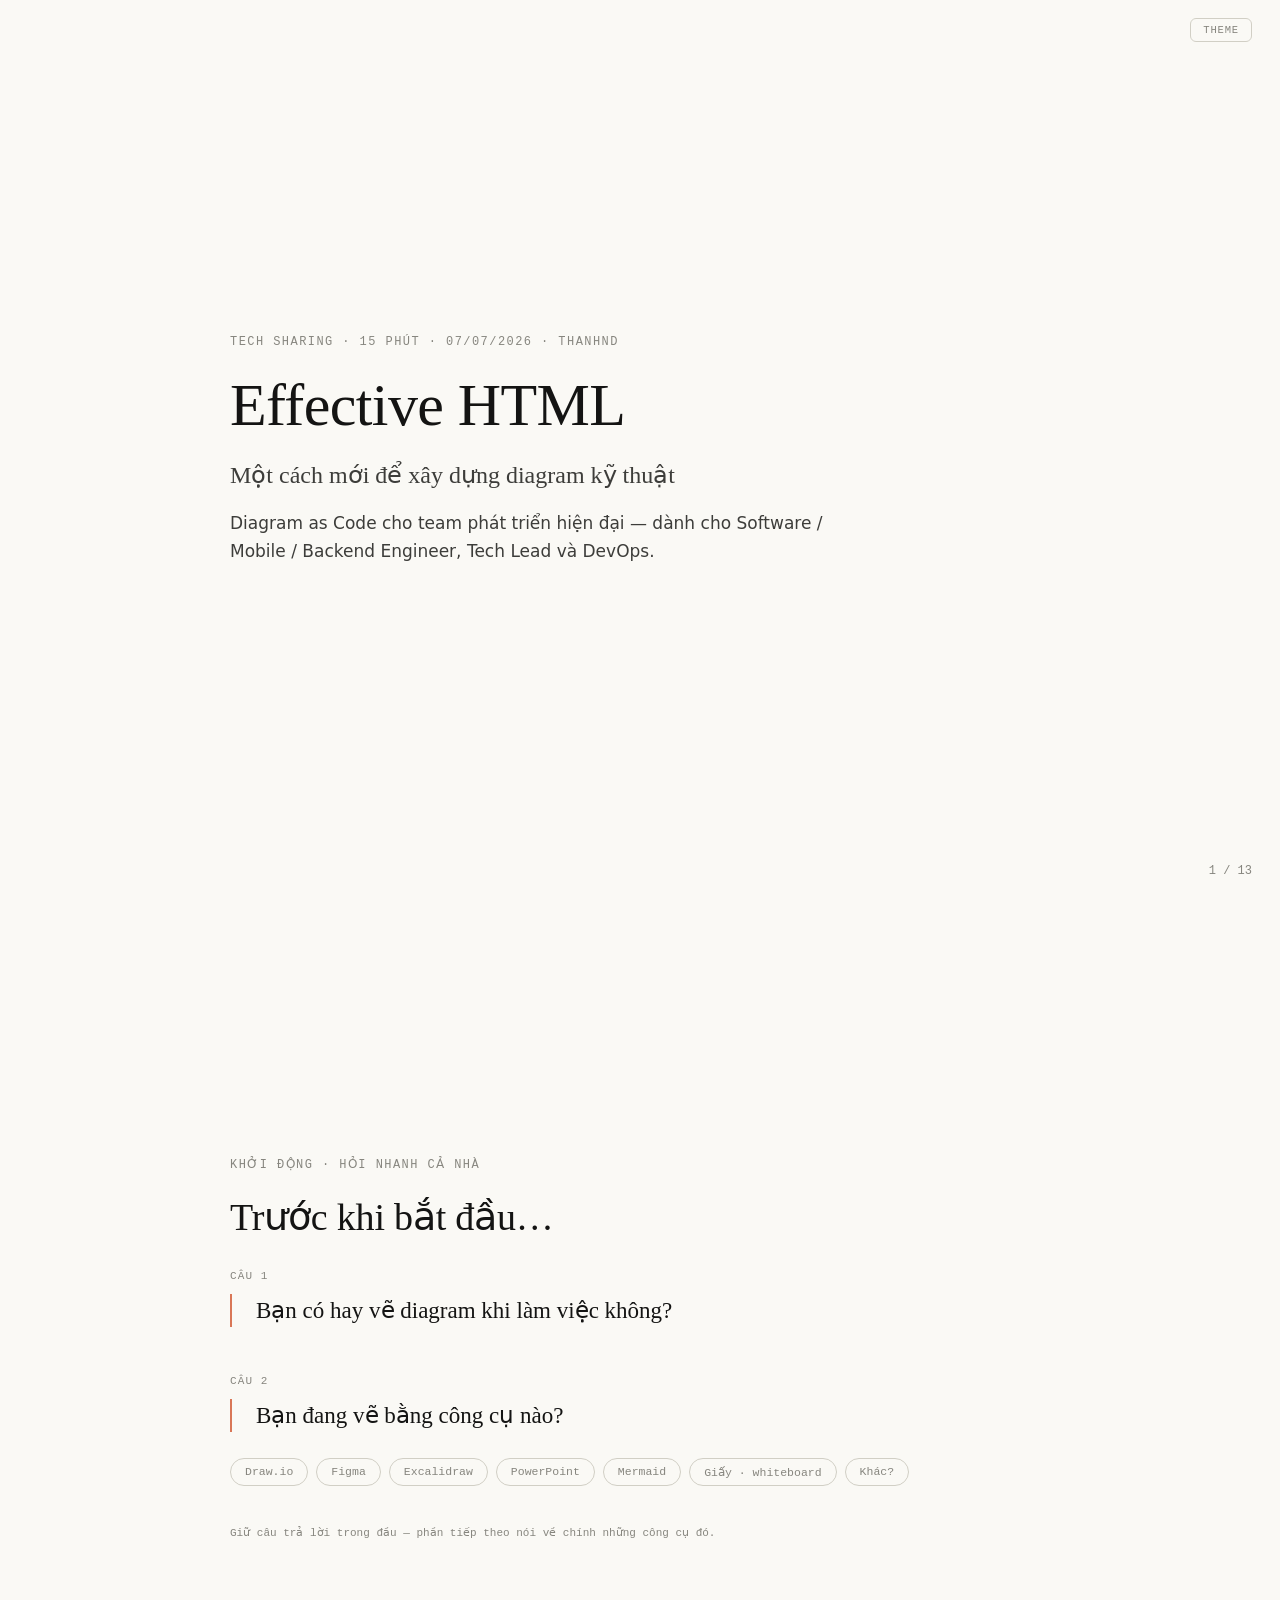
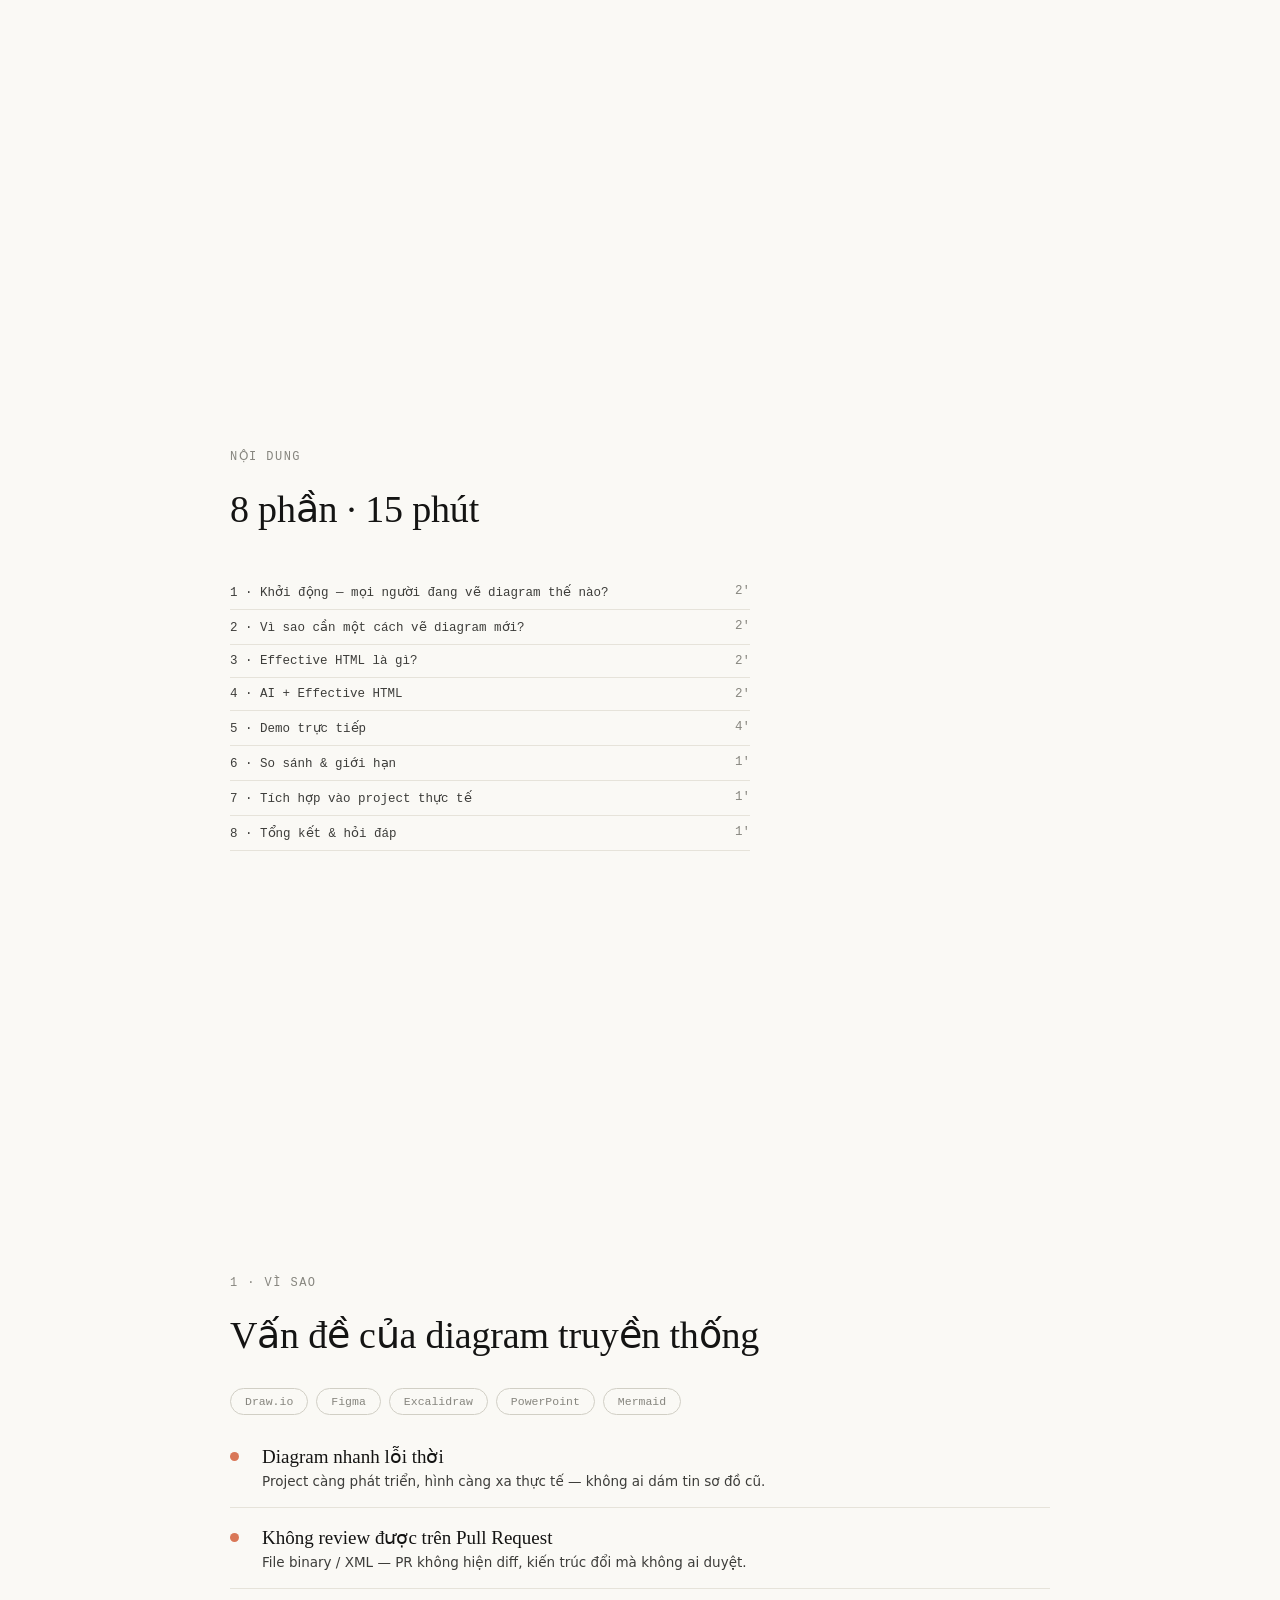
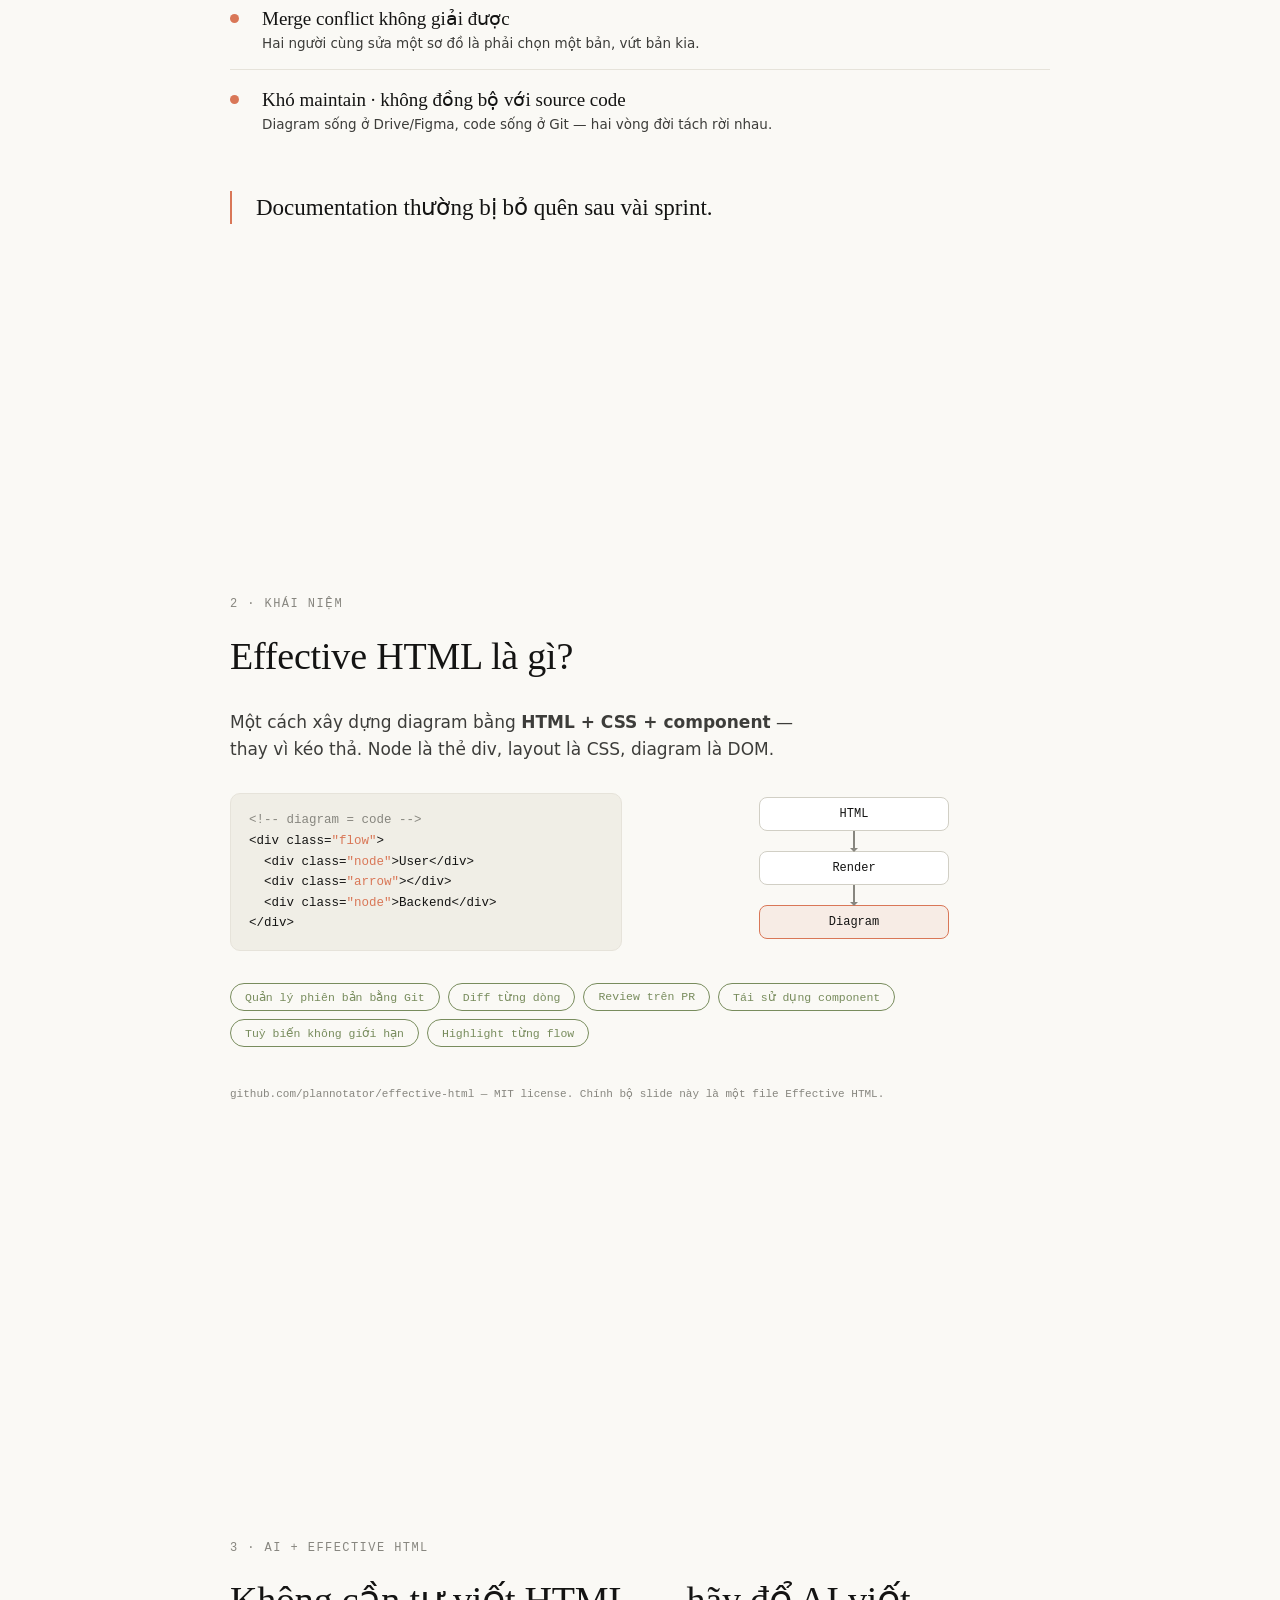
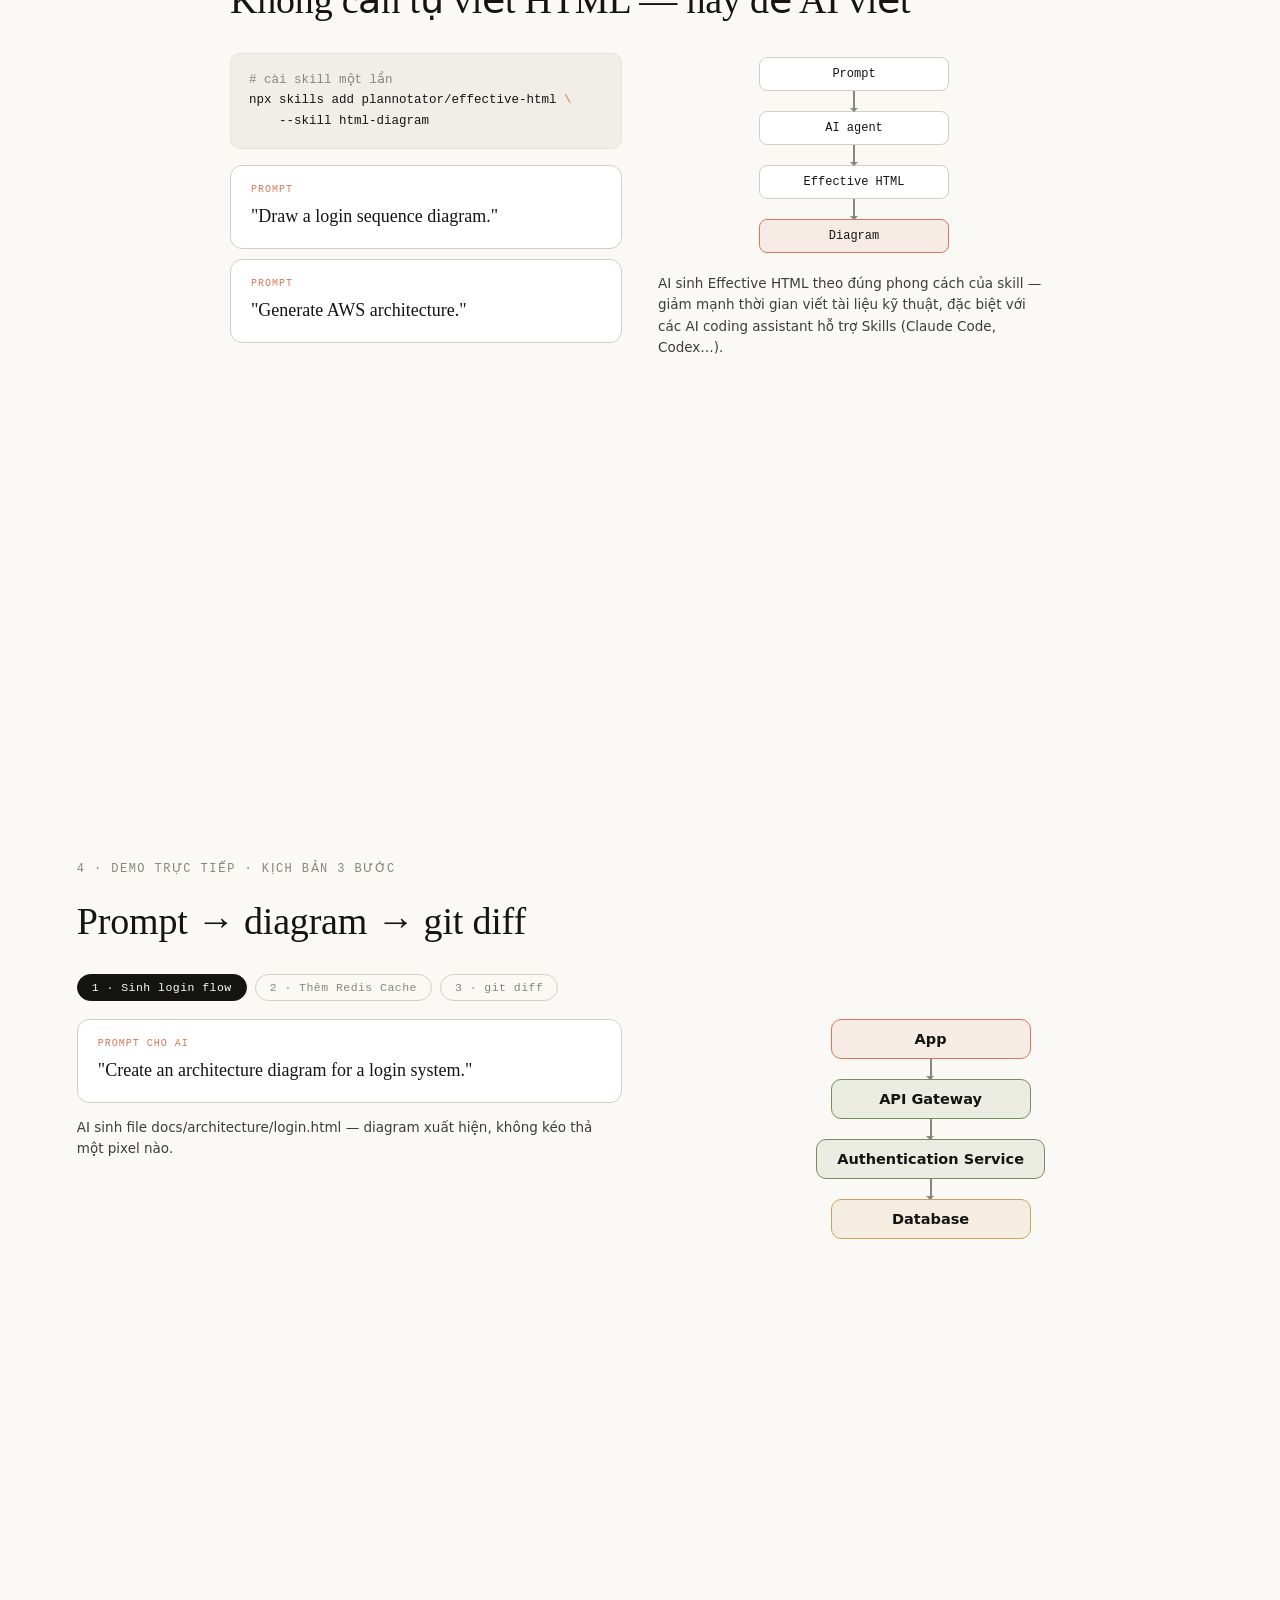
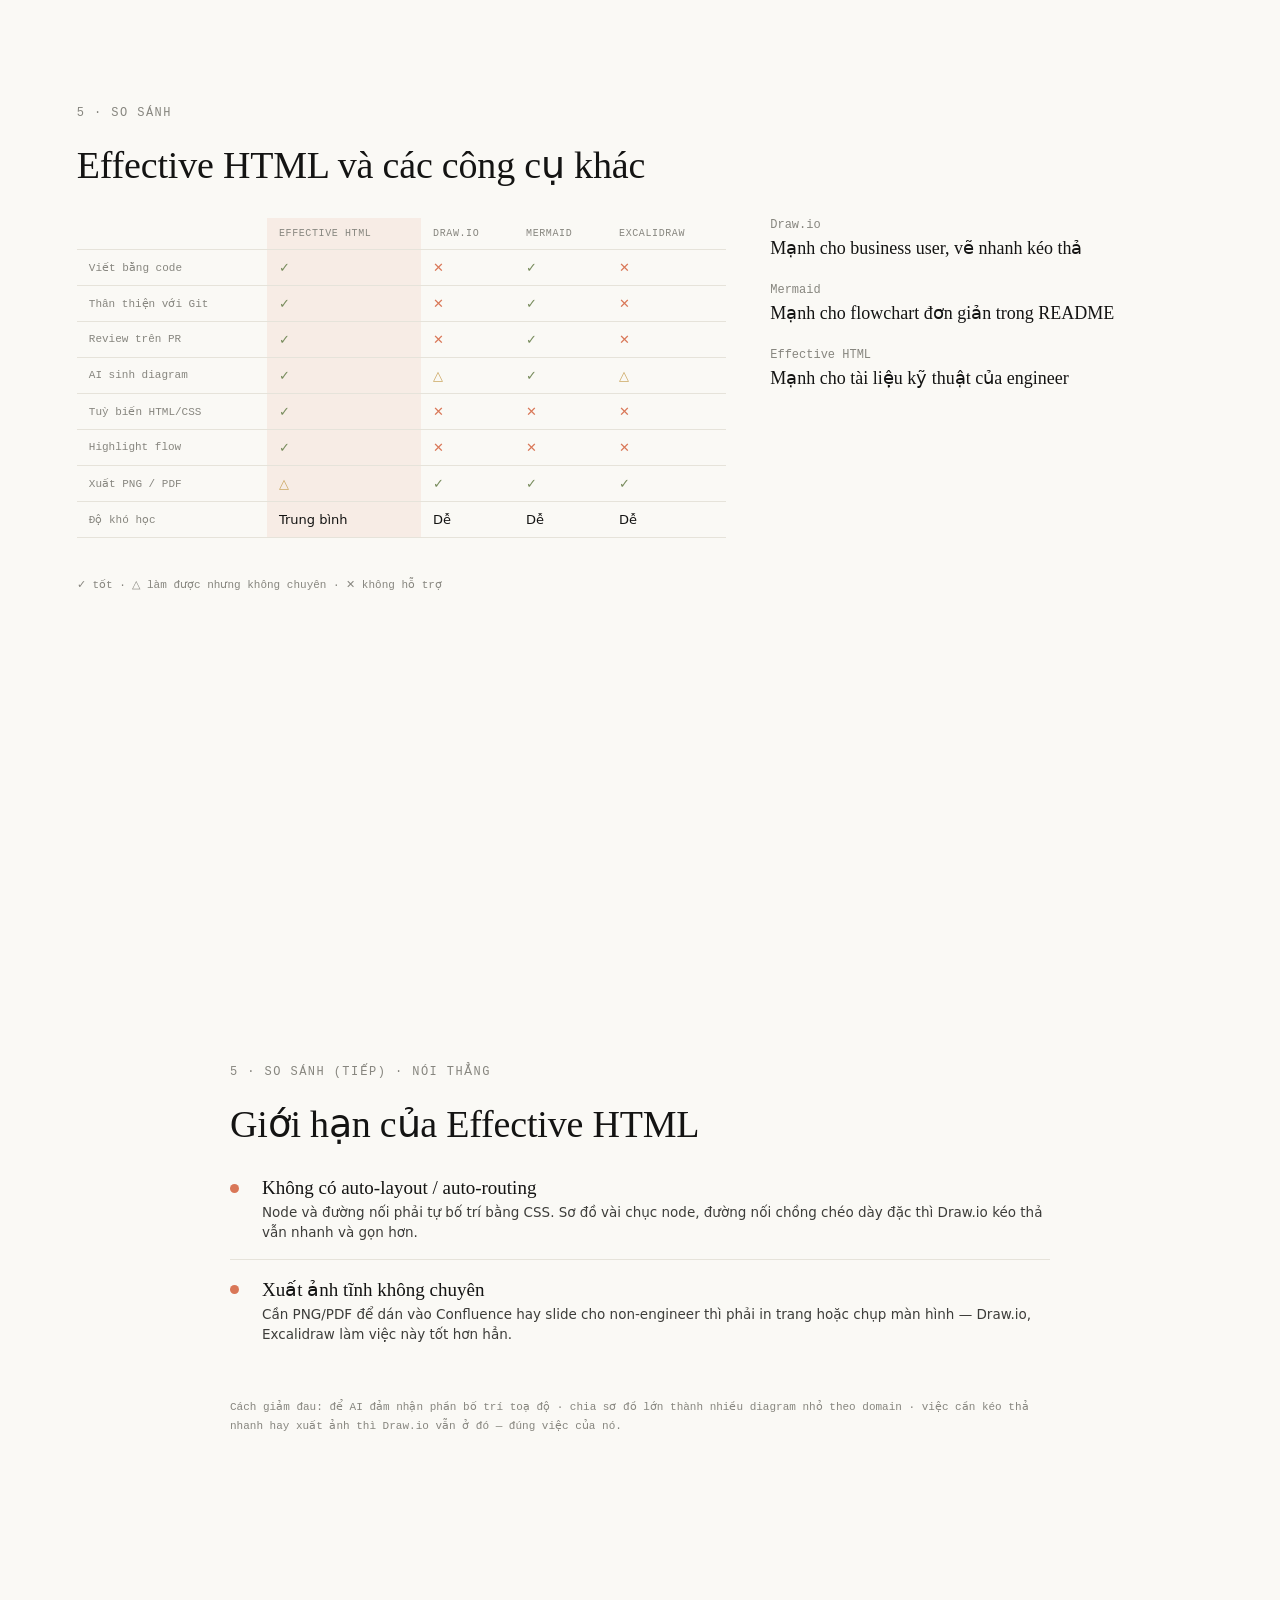
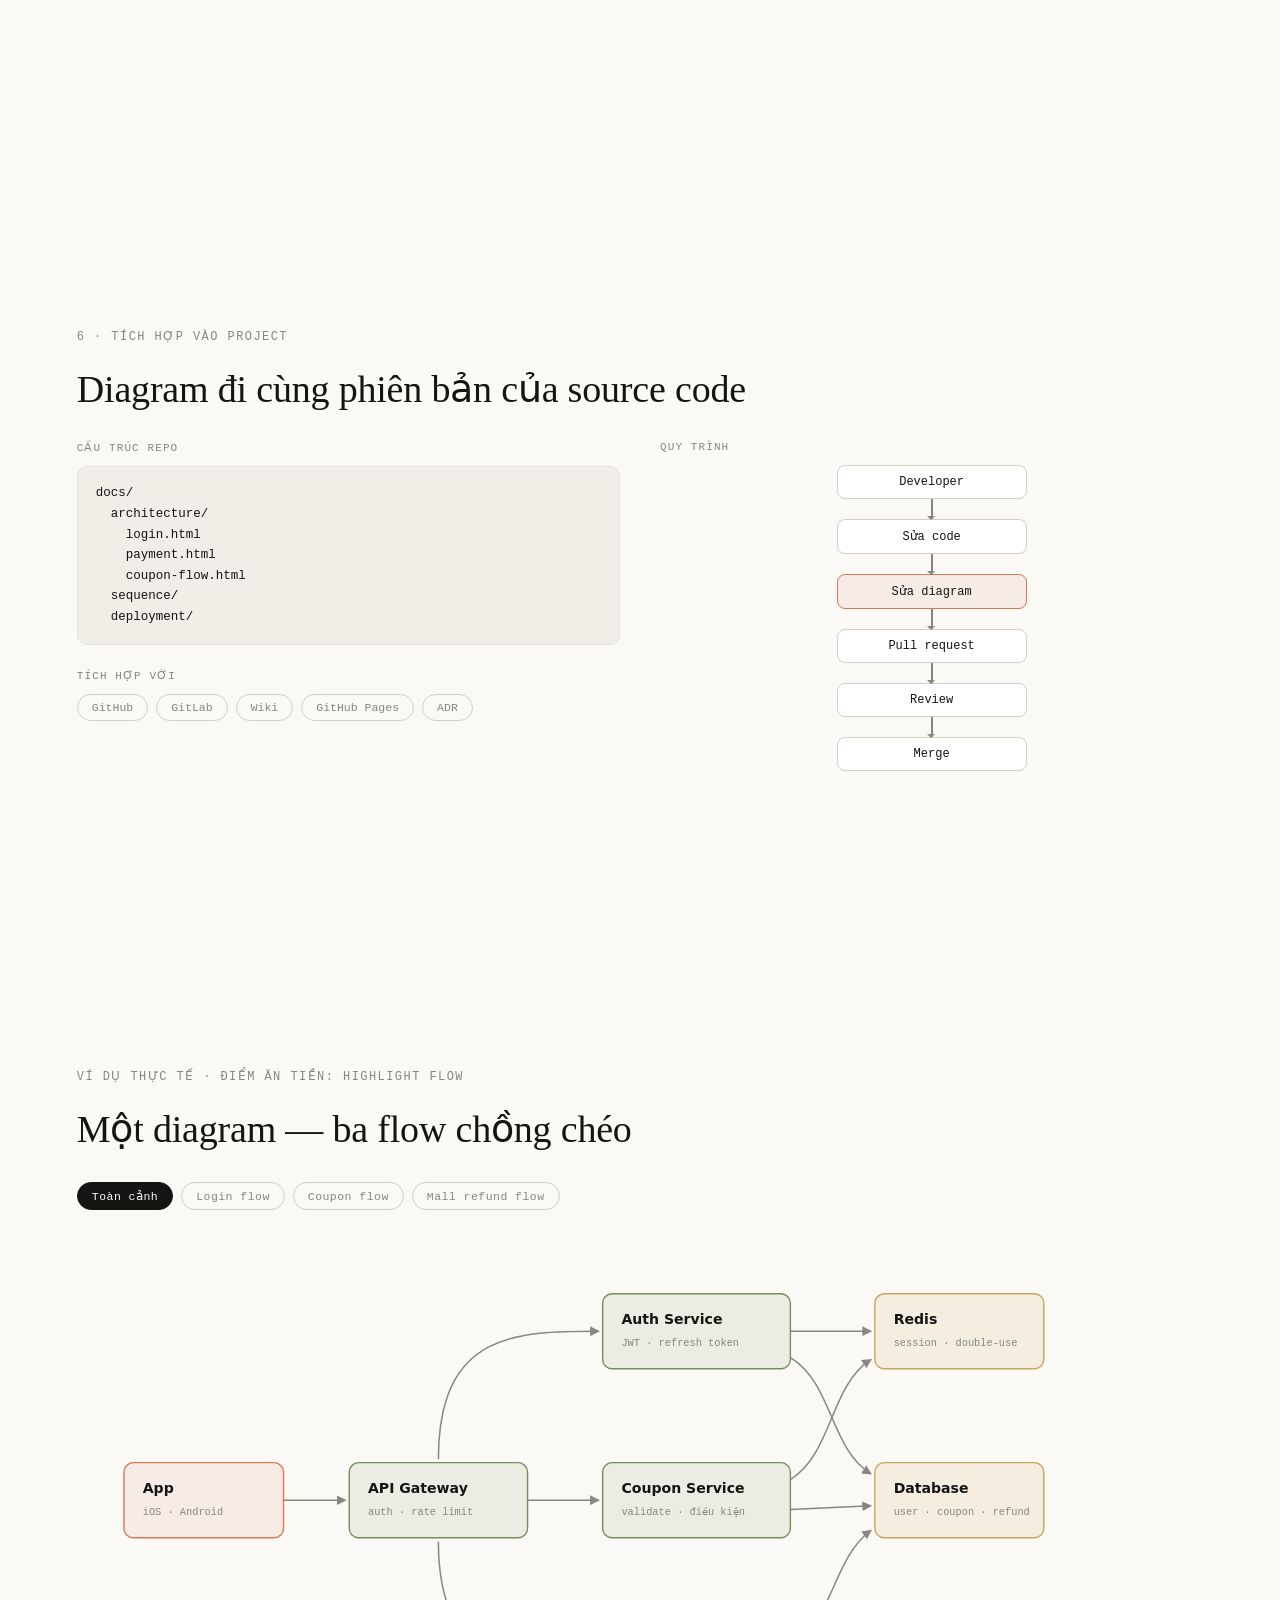
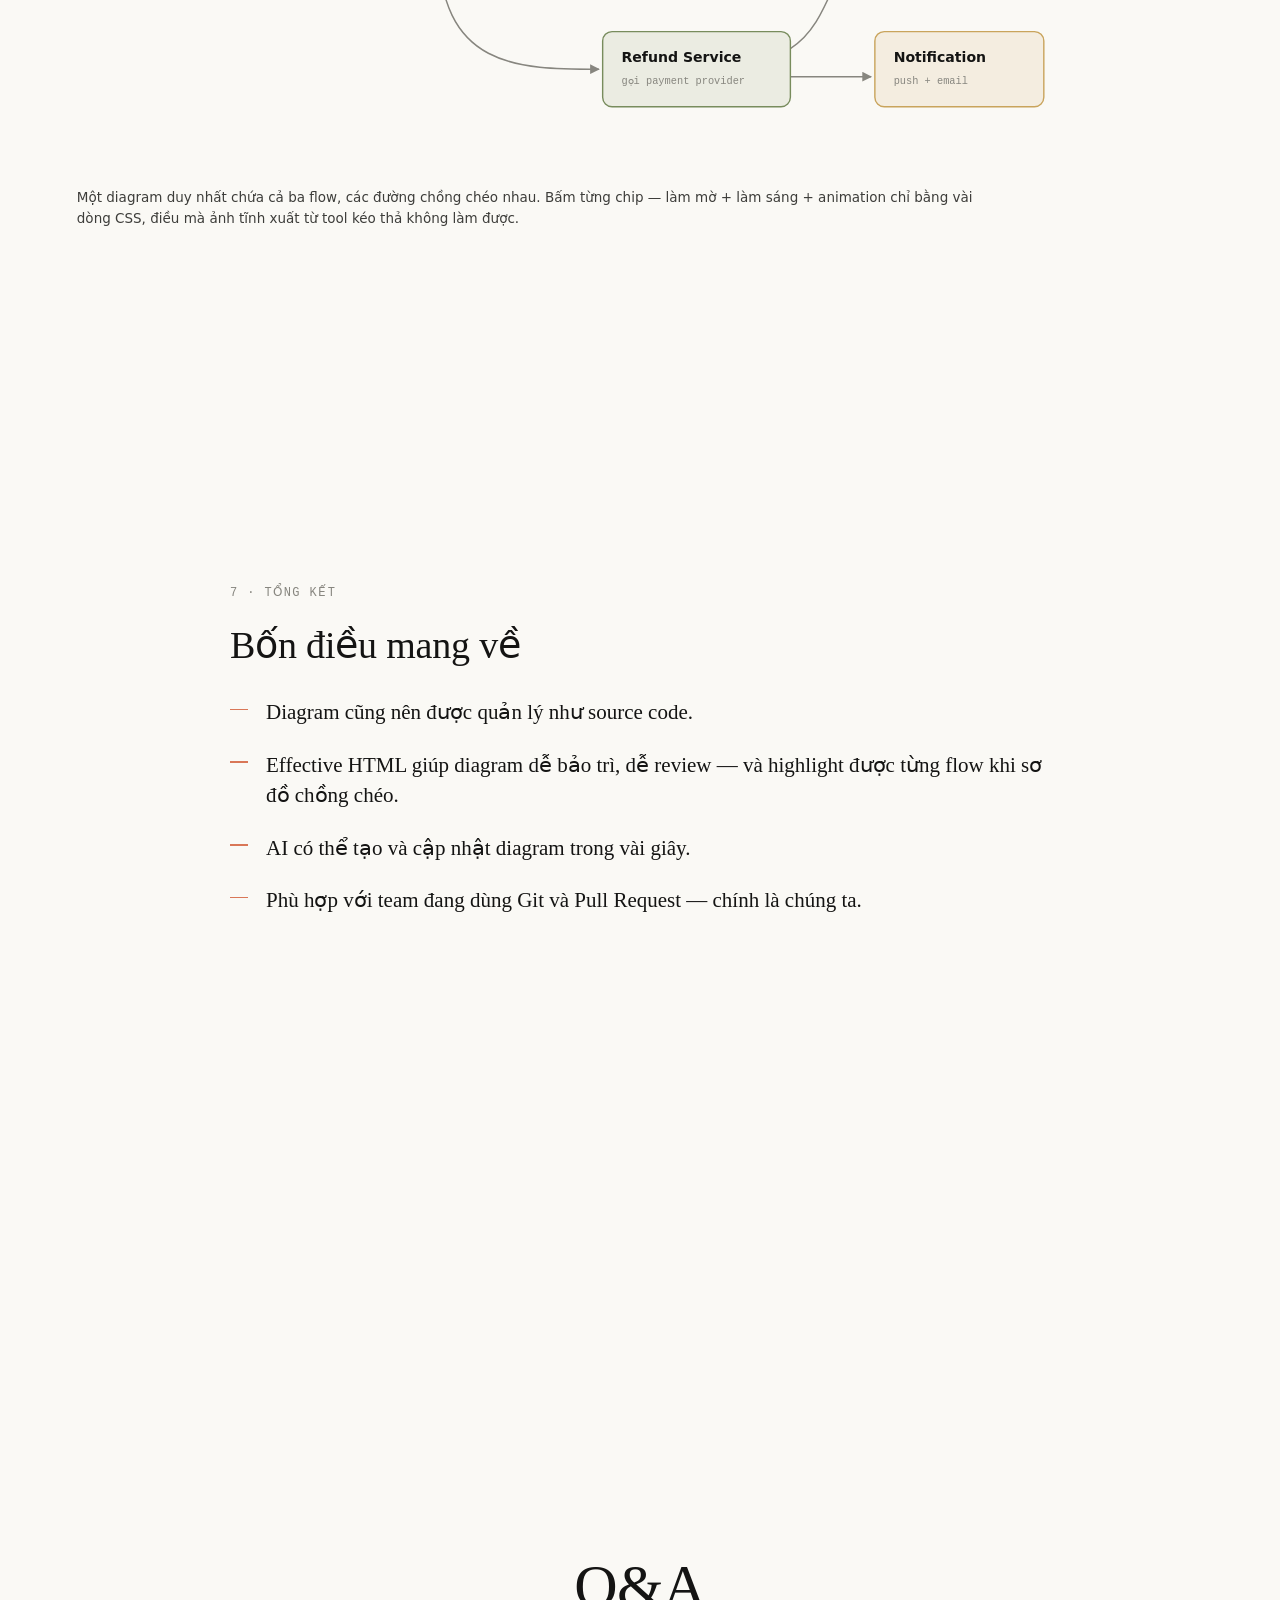
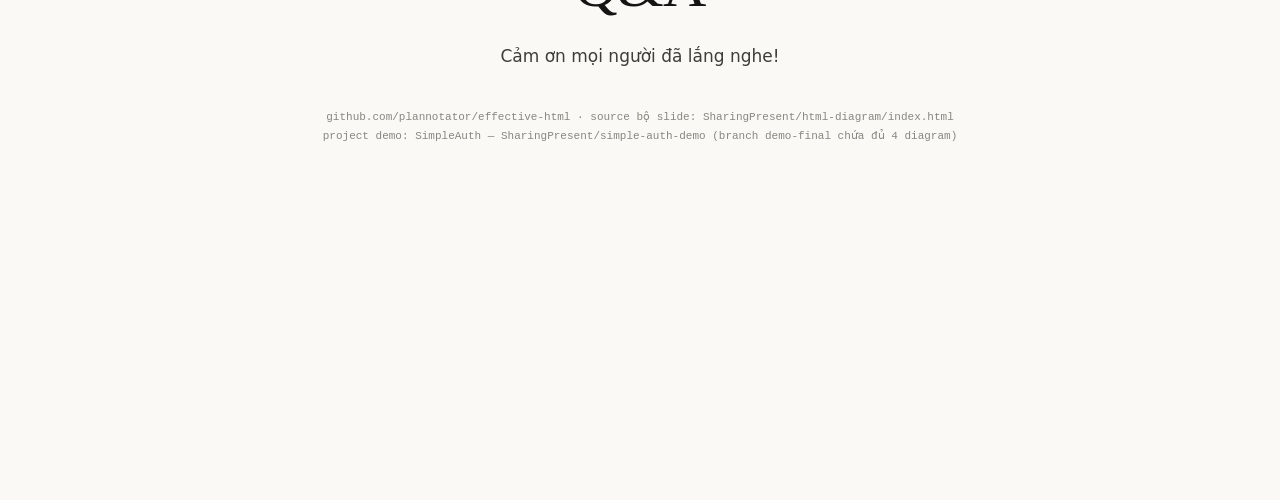
==== commit ce914dbd: "Việt hoá text, thêm slide Giới hạn (auto-layout, xuất PNG/PDF), cân bằng bảng so sánh Co-Authored-By" ====
--- a/index.html
+++ b/index.html
@@ -256,17 +256,17 @@
 <!-- ════════ 1. Title ════════ -->
 <section class="slide" id="s1">
   <div class="slide-inner">
-    <div class="eyebrow">Tech sharing · 15 min · 07/07/2026 · ThanhND</div>
+    <div class="eyebrow">Tech sharing · 15 phút · 07/07/2026 · ThanhND</div>
     <h1>Effective HTML</h1>
-    <p class="subtitle" style="font-family:var(--serif); font-size:24px; margin-bottom:16px">A new way to build technical diagrams</p>
-    <p class="subtitle">Diagram as Code for modern development teams — dành cho Software / Mobile / Backend Engineer, Tech Lead và DevOps.</p>
+    <p class="subtitle" style="font-family:var(--serif); font-size:24px; margin-bottom:16px">Một cách mới để xây dựng diagram kỹ thuật</p>
+    <p class="subtitle">Diagram as Code cho team phát triển hiện đại — dành cho Software / Mobile / Backend Engineer, Tech Lead và DevOps.</p>
   </div>
 </section>
 
 <!-- ════════ 1b. Warm-up ════════ -->
 <section class="slide" id="s-warmup">
   <div class="slide-inner">
-    <div class="eyebrow">Warm-up · hỏi nhanh cả nhà</div>
+    <div class="eyebrow">Khởi động · hỏi nhanh cả nhà</div>
     <h2>Trước khi bắt đầu…</h2>
     <div class="qh">Câu 1</div>
     <p class="quote" style="margin-top:0; margin-bottom:48px">Bạn có hay vẽ diagram khi làm việc không?</p>
@@ -288,17 +288,17 @@
 <!-- ════════ 2. Agenda ════════ -->
 <section class="slide" id="s2">
   <div class="slide-inner">
-    <div class="eyebrow">Agenda</div>
+    <div class="eyebrow">Nội dung</div>
     <h2>8 phần · 15 phút</h2>
     <ul class="agenda">
-      <li><span>1 · Warm-up — mọi người đang vẽ diagram thế nào?</span><span>2'</span></li>
-      <li><span>2 · Why do we need a new way to build diagrams?</span><span>2'</span></li>
-      <li><span>3 · What is Effective HTML?</span><span>2'</span></li>
+      <li><span>1 · Khởi động — mọi người đang vẽ diagram thế nào?</span><span>2'</span></li>
+      <li><span>2 · Vì sao cần một cách vẽ diagram mới?</span><span>2'</span></li>
+      <li><span>3 · Effective HTML là gì?</span><span>2'</span></li>
       <li><span>4 · AI + Effective HTML</span><span>2'</span></li>
-      <li><span>5 · Live demo</span><span>4'</span></li>
-      <li><span>6 · Comparison with other tools</span><span>1'</span></li>
-      <li><span>7 · Integration into real projects</span><span>1'</span></li>
-      <li><span>8 · Takeaways &amp; Q&amp;A</span><span>1'</span></li>
+      <li><span>5 · Demo trực tiếp</span><span>4'</span></li>
+      <li><span>6 · So sánh &amp; giới hạn</span><span>1'</span></li>
+      <li><span>7 · Tích hợp vào project thực tế</span><span>1'</span></li>
+      <li><span>8 · Tổng kết &amp; hỏi đáp</span><span>1'</span></li>
     </ul>
   </div>
 </section>
@@ -306,8 +306,8 @@
 <!-- ════════ 3. Why ════════ -->
 <section class="slide" id="s3">
   <div class="slide-inner">
-    <div class="eyebrow">1 · Why</div>
-    <h2>The problem with traditional diagrams</h2>
+    <div class="eyebrow">1 · Vì sao</div>
+    <h2>Vấn đề của diagram truyền thống</h2>
     <div class="pills" style="margin-bottom:30px">
       <span class="pill">Draw.io</span>
       <span class="pill">Figma</span>
@@ -344,8 +344,8 @@
 <!-- ════════ 4. What is Effective HTML ════════ -->
 <section class="slide" id="s4">
   <div class="slide-inner">
-    <div class="eyebrow">2 · What</div>
-    <h2>What is Effective HTML?</h2>
+    <div class="eyebrow">2 · Khái niệm</div>
+    <h2>Effective HTML là gì?</h2>
     <p class="subtitle" style="margin-bottom:30px">
       Một cách xây dựng diagram bằng <strong>HTML + CSS + component</strong> — thay vì kéo thả.
       Node là thẻ div, layout là CSS, diagram là DOM.
@@ -366,12 +366,12 @@
       </div>
     </div>
     <div class="pills" style="margin-top:32px">
-      <span class="pill ok">Version control</span>
-      <span class="pill ok">Git friendly</span>
-      <span class="pill ok">Easy review</span>
-      <span class="pill ok">Reusable</span>
-      <span class="pill ok">Customizable</span>
-      <span class="pill ok">Flow highlight</span>
+      <span class="pill ok">Quản lý phiên bản bằng Git</span>
+      <span class="pill ok">Diff từng dòng</span>
+      <span class="pill ok">Review trên PR</span>
+      <span class="pill ok">Tái sử dụng component</span>
+      <span class="pill ok">Tuỳ biến không giới hạn</span>
+      <span class="pill ok">Highlight từng flow</span>
     </div>
     <div class="footnote">github.com/plannotator/effective-html — MIT license. Chính bộ slide này là một file Effective HTML.</div>
   </div>
@@ -418,11 +418,11 @@
 <!-- ════════ 6. Live demo ════════ -->
 <section class="slide wide" id="s6">
   <div class="slide-inner">
-    <div class="eyebrow">4 · Live demo · kịch bản 3 bước</div>
+    <div class="eyebrow">4 · Demo trực tiếp · kịch bản 3 bước</div>
     <h2>Prompt → diagram → git diff</h2>
     <div class="chips" id="demochips">
-      <button class="chip on" data-s="gen">1 · Generate login flow</button>
-      <button class="chip" data-s="redis">2 · Add Redis Cache</button>
+      <button class="chip on" data-s="gen">1 · Sinh login flow</button>
+      <button class="chip" data-s="redis">2 · Thêm Redis Cache</button>
       <button class="chip" data-s="diff">3 · git diff</button>
     </div>
     <div class="demo-pair">
@@ -438,28 +438,54 @@
 <!-- ════════ 7. Comparison ════════ -->
 <section class="slide wide" id="s7">
   <div class="slide-inner">
-    <div class="eyebrow">5 · Comparison</div>
-    <h2>Effective HTML vs. the rest</h2>
+    <div class="eyebrow">5 · So sánh</div>
+    <h2>Effective HTML và các công cụ khác</h2>
     <div class="cmp-wrap">
       <table class="cmp">
         <thead>
           <tr><th></th><th class="hl">Effective HTML</th><th>Draw.io</th><th>Mermaid</th><th>Excalidraw</th></tr>
         </thead>
         <tbody>
-          <tr><td>Code based</td><td class="hl yes">✓</td><td class="no">✕</td><td class="yes">✓</td><td class="no">✕</td></tr>
-          <tr><td>Git friendly</td><td class="hl yes">✓</td><td class="no">✕</td><td class="yes">✓</td><td class="no">✕</td></tr>
-          <tr><td>PR review</td><td class="hl yes">✓</td><td class="no">✕</td><td class="yes">✓</td><td class="no">✕</td></tr>
-          <tr><td>AI generation</td><td class="hl yes">✓</td><td class="part">△</td><td class="yes">✓</td><td class="part">△</td></tr>
-          <tr><td>HTML/CSS custom</td><td class="hl yes">✓</td><td class="no">✕</td><td class="no">✕</td><td class="no">✕</td></tr>
-          <tr><td>Flow highlight</td><td class="hl yes">✓</td><td class="no">✕</td><td class="no">✕</td><td class="no">✕</td></tr>
-          <tr><td>Learning curve</td><td class="hl">Medium</td><td>Easy</td><td>Easy</td><td>Easy</td></tr>
+          <tr><td>Viết bằng code</td><td class="hl yes">✓</td><td class="no">✕</td><td class="yes">✓</td><td class="no">✕</td></tr>
+          <tr><td>Thân thiện với Git</td><td class="hl yes">✓</td><td class="no">✕</td><td class="yes">✓</td><td class="no">✕</td></tr>
+          <tr><td>Review trên PR</td><td class="hl yes">✓</td><td class="no">✕</td><td class="yes">✓</td><td class="no">✕</td></tr>
+          <tr><td>AI sinh diagram</td><td class="hl yes">✓</td><td class="part">△</td><td class="yes">✓</td><td class="part">△</td></tr>
+          <tr><td>Tuỳ biến HTML/CSS</td><td class="hl yes">✓</td><td class="no">✕</td><td class="no">✕</td><td class="no">✕</td></tr>
+          <tr><td>Highlight flow</td><td class="hl yes">✓</td><td class="no">✕</td><td class="no">✕</td><td class="no">✕</td></tr>
+          <tr><td>Xuất PNG / PDF</td><td class="hl part">△</td><td class="yes">✓</td><td class="yes">✓</td><td class="yes">✓</td></tr>
+          <tr><td>Độ khó học</td><td class="hl">Trung bình</td><td>Dễ</td><td>Dễ</td><td>Dễ</td></tr>
         </tbody>
       </table>
       <ul class="sum-list">
-        <li><div class="st">Draw.io</div><div class="sd">Great for business users</div></li>
-        <li><div class="st">Mermaid</div><div class="sd">Great for simple flowcharts</div></li>
-        <li><div class="st">Effective HTML</div><div class="sd">Great for engineering documentation</div></li>
+        <li><div class="st">Draw.io</div><div class="sd">Mạnh cho business user, vẽ nhanh kéo thả</div></li>
+        <li><div class="st">Mermaid</div><div class="sd">Mạnh cho flowchart đơn giản trong README</div></li>
+        <li><div class="st">Effective HTML</div><div class="sd">Mạnh cho tài liệu kỹ thuật của engineer</div></li>
       </ul>
+    </div>
+    <div class="footnote">✓ tốt · △ làm được nhưng không chuyên · ✕ không hỗ trợ</div>
+  </div>
+</section>
+
+<!-- ════════ 8b. Giới hạn ════════ -->
+<section class="slide" id="s8b">
+  <div class="slide-inner">
+    <div class="eyebrow">5 · So sánh (tiếp) · nói thẳng</div>
+    <h2>Giới hạn của Effective HTML</h2>
+    <ul class="prob-list">
+      <li class="prob-item">
+        <span class="prob-dot"></span>
+        <div><div class="prob-title">Không có auto-layout / auto-routing</div>
+        <div class="prob-desc">Node và đường nối phải tự bố trí bằng CSS. Sơ đồ vài chục node, đường nối chồng chéo dày đặc thì Draw.io kéo thả vẫn nhanh và gọn hơn.</div></div>
+      </li>
+      <li class="prob-item">
+        <span class="prob-dot"></span>
+        <div><div class="prob-title">Xuất ảnh tĩnh không chuyên</div>
+        <div class="prob-desc">Cần PNG/PDF để dán vào Confluence hay slide cho non-engineer thì phải in trang hoặc chụp màn hình — Draw.io, Excalidraw làm việc này tốt hơn hẳn.</div></div>
+      </li>
+    </ul>
+    <div class="footnote">
+      Cách giảm đau: để AI đảm nhận phần bố trí toạ độ · chia sơ đồ lớn thành nhiều diagram nhỏ theo domain ·
+      việc cần kéo thả nhanh hay xuất ảnh thì Draw.io vẫn ở đó — đúng việc của nó.
     </div>
   </div>
 </section>
@@ -467,7 +493,7 @@
 <!-- ════════ 9. Integration ════════ -->
 <section class="slide wide" id="s9">
   <div class="slide-inner">
-    <div class="eyebrow">6 · Integration into projects</div>
+    <div class="eyebrow">6 · Tích hợp vào project</div>
     <h2>Diagram đi cùng phiên bản của source code</h2>
     <div class="int-grid">
       <div>
@@ -489,13 +515,13 @@
         </div>
       </div>
       <div>
-        <h3>Workflow</h3>
+        <h3>Quy trình</h3>
         <div class="ci-chain">
           <div class="ci-step">Developer</div>
           <div class="farrow"></div>
-          <div class="ci-step">Update code</div>
+          <div class="ci-step">Sửa code</div>
           <div class="farrow"></div>
-          <div class="ci-step hot">Update diagram</div>
+          <div class="ci-step hot">Sửa diagram</div>
           <div class="farrow"></div>
           <div class="ci-step">Pull request</div>
           <div class="farrow"></div>
@@ -511,7 +537,7 @@
 <!-- ════════ 10. Real examples: 1 diagram, nhiều flow chồng chéo ════════ -->
 <section class="slide wide" id="s10">
   <div class="slide-inner">
-    <div class="eyebrow">Real examples · điểm ăn tiền: flow highlight</div>
+    <div class="eyebrow">Ví dụ thực tế · điểm ăn tiền: highlight flow</div>
     <h2>Một diagram — ba flow chồng chéo</h2>
     <div class="chips" id="flowchips">
       <button class="chip on" data-f="all">Toàn cảnh</button>
@@ -590,7 +616,7 @@
 <!-- ════════ 11. Takeaways ════════ -->
 <section class="slide" id="s11">
   <div class="slide-inner">
-    <div class="eyebrow">7 · Key takeaways</div>
+    <div class="eyebrow">7 · Tổng kết</div>
     <h2>Bốn điều mang về</h2>
     <ul class="next-list">
       <li>Diagram cũng nên được quản lý như source code.</li>
@@ -605,15 +631,15 @@
 <section class="slide" id="s12">
   <div class="slide-inner" style="text-align:center">
     <h1 style="margin-bottom:24px">Q&amp;A</h1>
-    <p class="subtitle" style="margin:0 auto">Thank you!</p>
+    <p class="subtitle" style="margin:0 auto">Cảm ơn mọi người đã lắng nghe!</p>
     <div class="footnote">
       github.com/plannotator/effective-html · source bộ slide: SharingPresent/html-diagram/index.html<br>
-      demo live coding: html-diagram/demo/login-flow.html
-    </div>
-  </div>
-</section>
-
-<div id="counter">1 / 12</div>
+      project demo: SimpleAuth — SharingPresent/simple-auth-demo (branch demo-final chứa đủ 4 diagram)
+    </div>
+  </div>
+</section>
+
+<div id="counter">1 / 13</div>
 
 <script>
   (function () {
@@ -730,7 +756,7 @@
         cap: 'Refund flow: nhánh Notification của riêng nó, Database dùng chung với hai flow kia — một sơ đồ, nhiều góc nhìn.'
       }
     };
-    const CAP_ALL = 'Một diagram duy nhất chứa cả ba flow, các đường chồng chéo nhau — đây là lúc tool kéo thả bó tay. Bấm từng chip: chỉ vài dòng CSS (dim + highlight + animation) làm được điều này.';
+    const CAP_ALL = 'Một diagram duy nhất chứa cả ba flow, các đường chồng chéo nhau. Bấm từng chip — làm mờ + làm sáng + animation chỉ bằng vài dòng CSS, điều mà ảnh tĩnh xuất từ tool kéo thả không làm được.';
 
     function setFlow(name) {
       chips.forEach(c => c.classList.toggle('on', c.dataset.f === name));
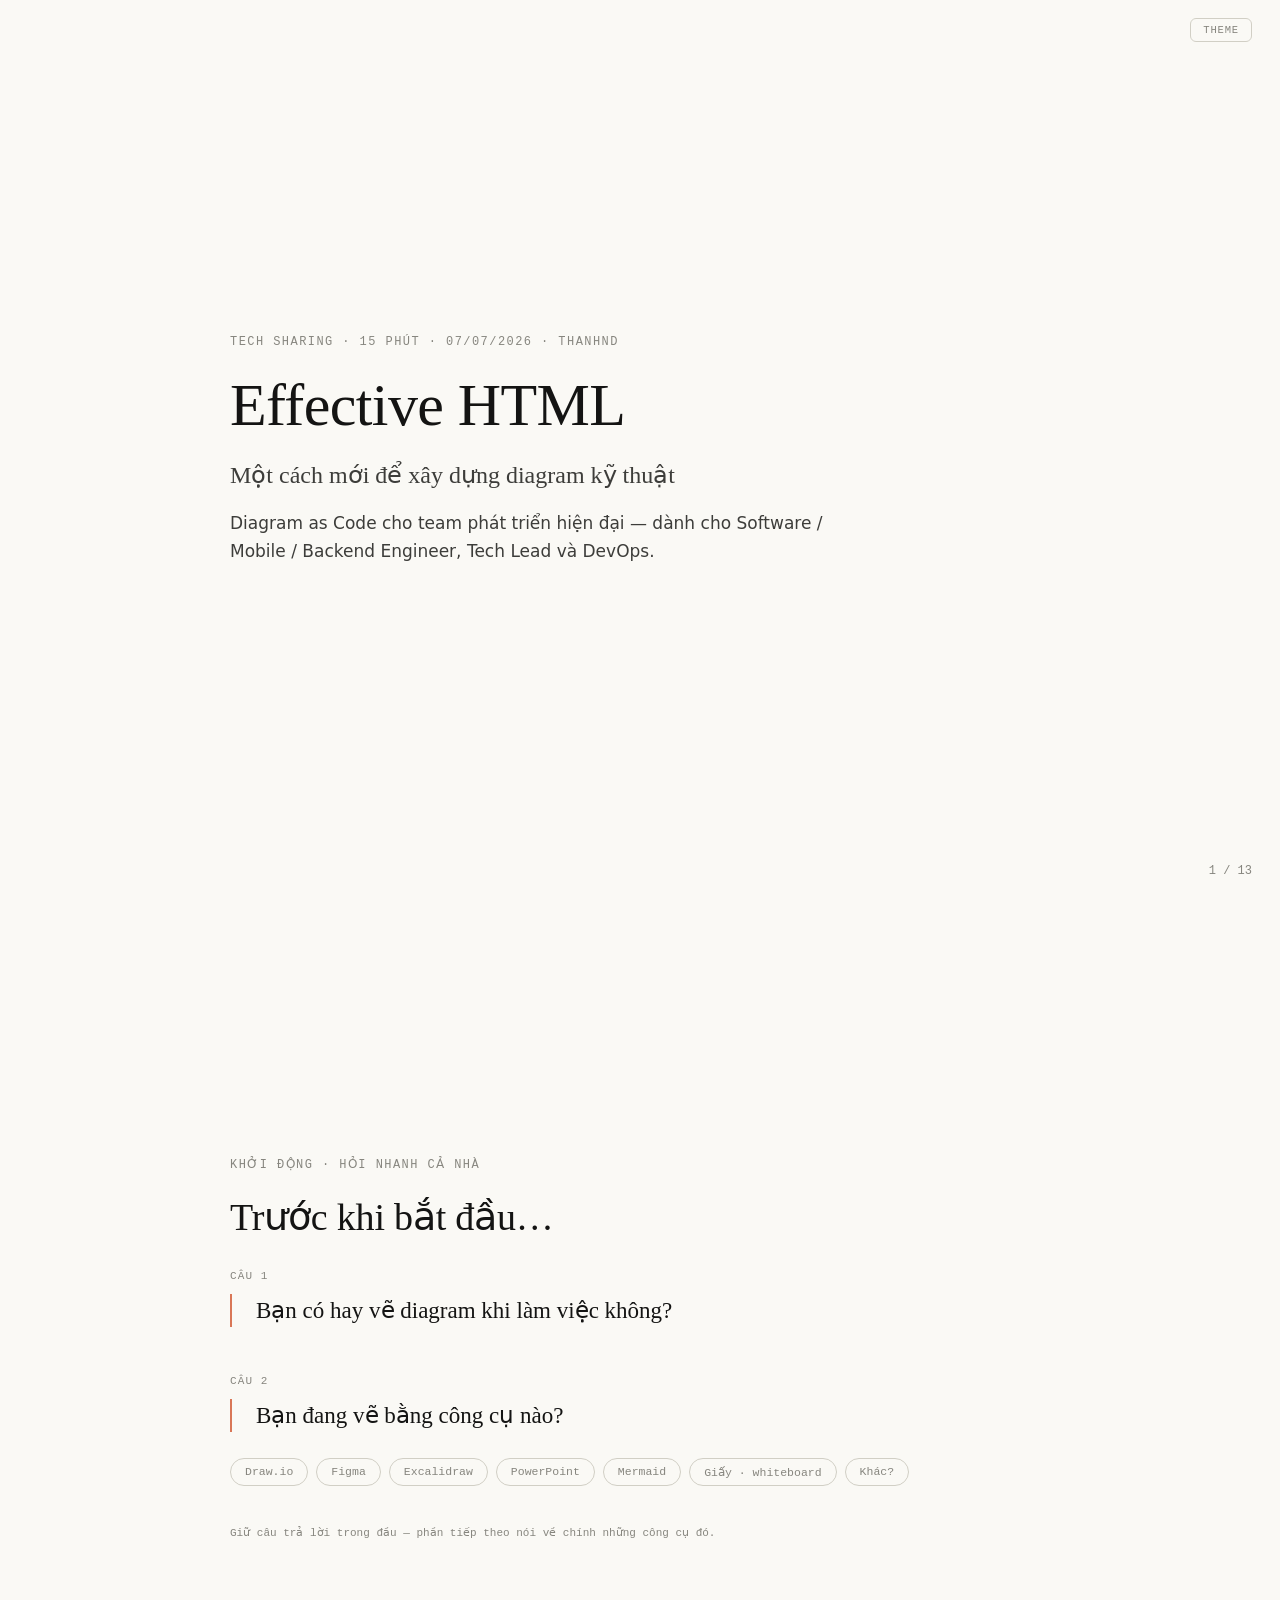
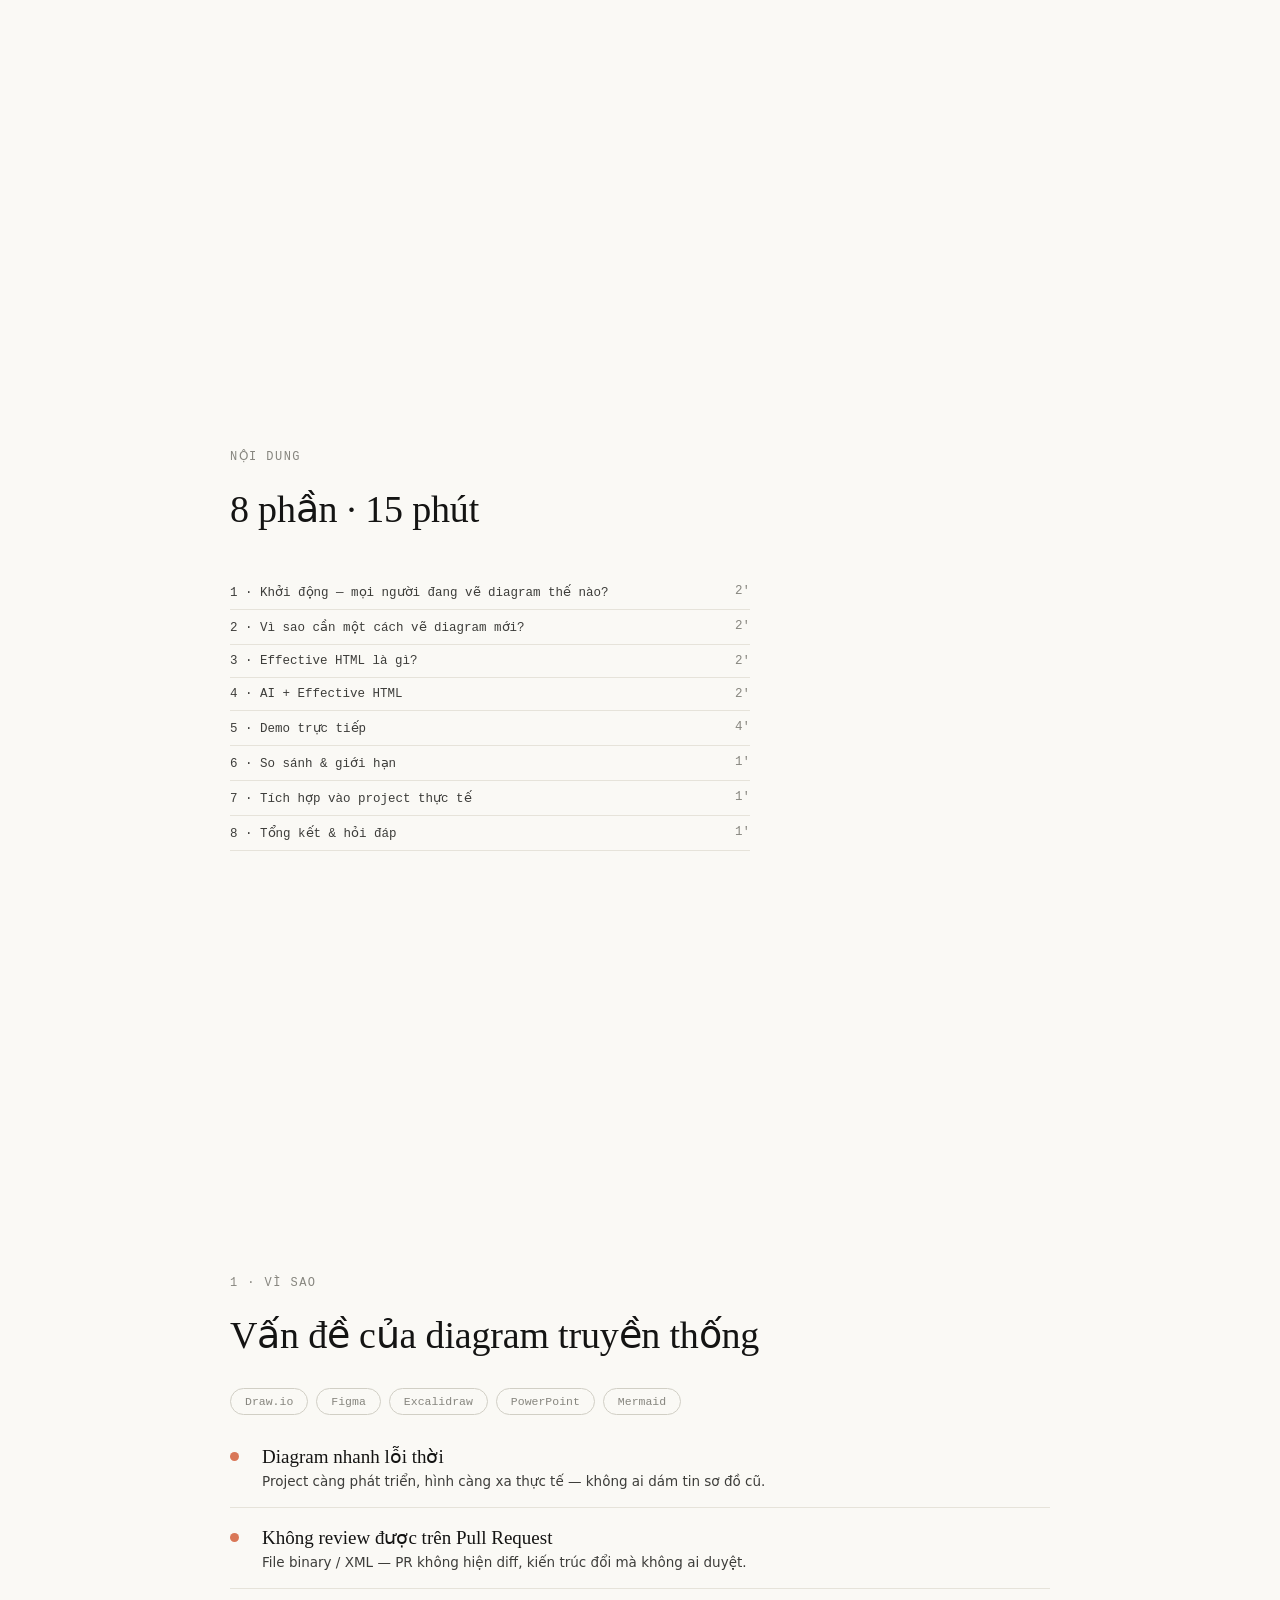
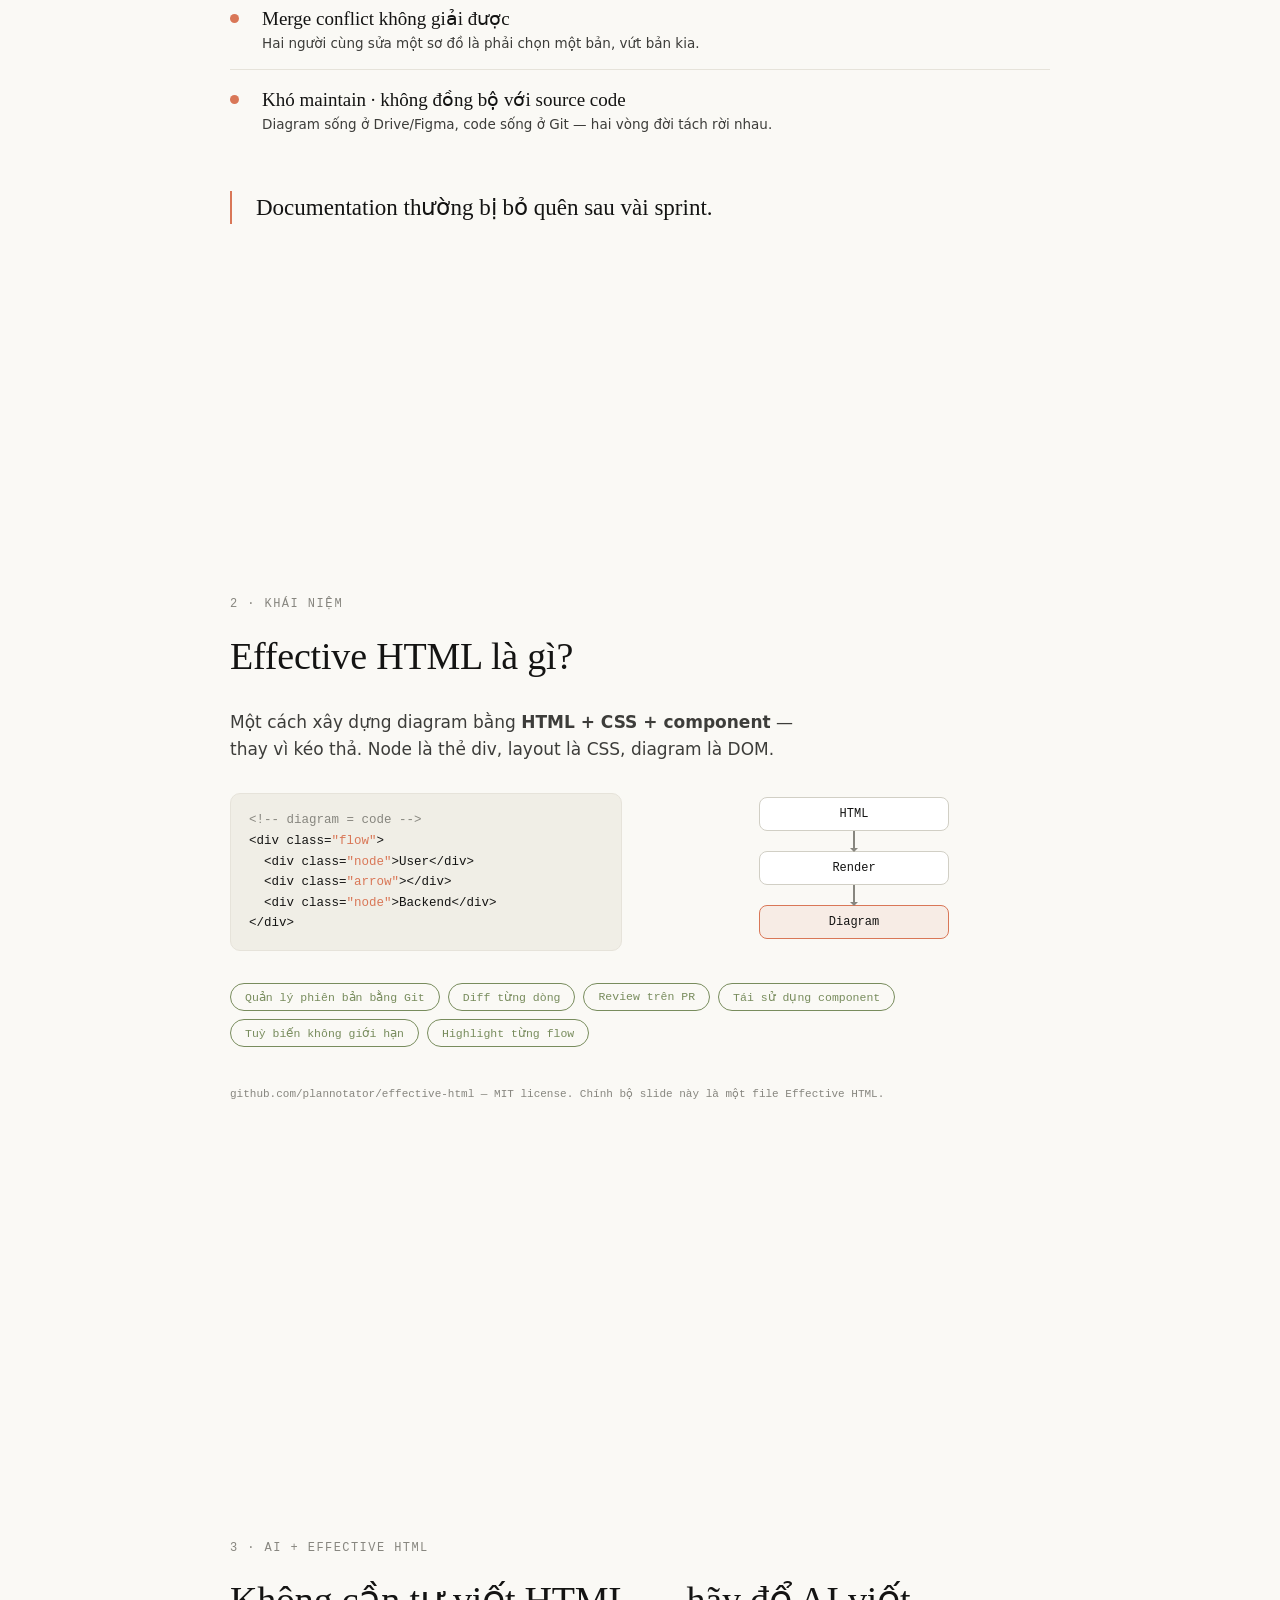
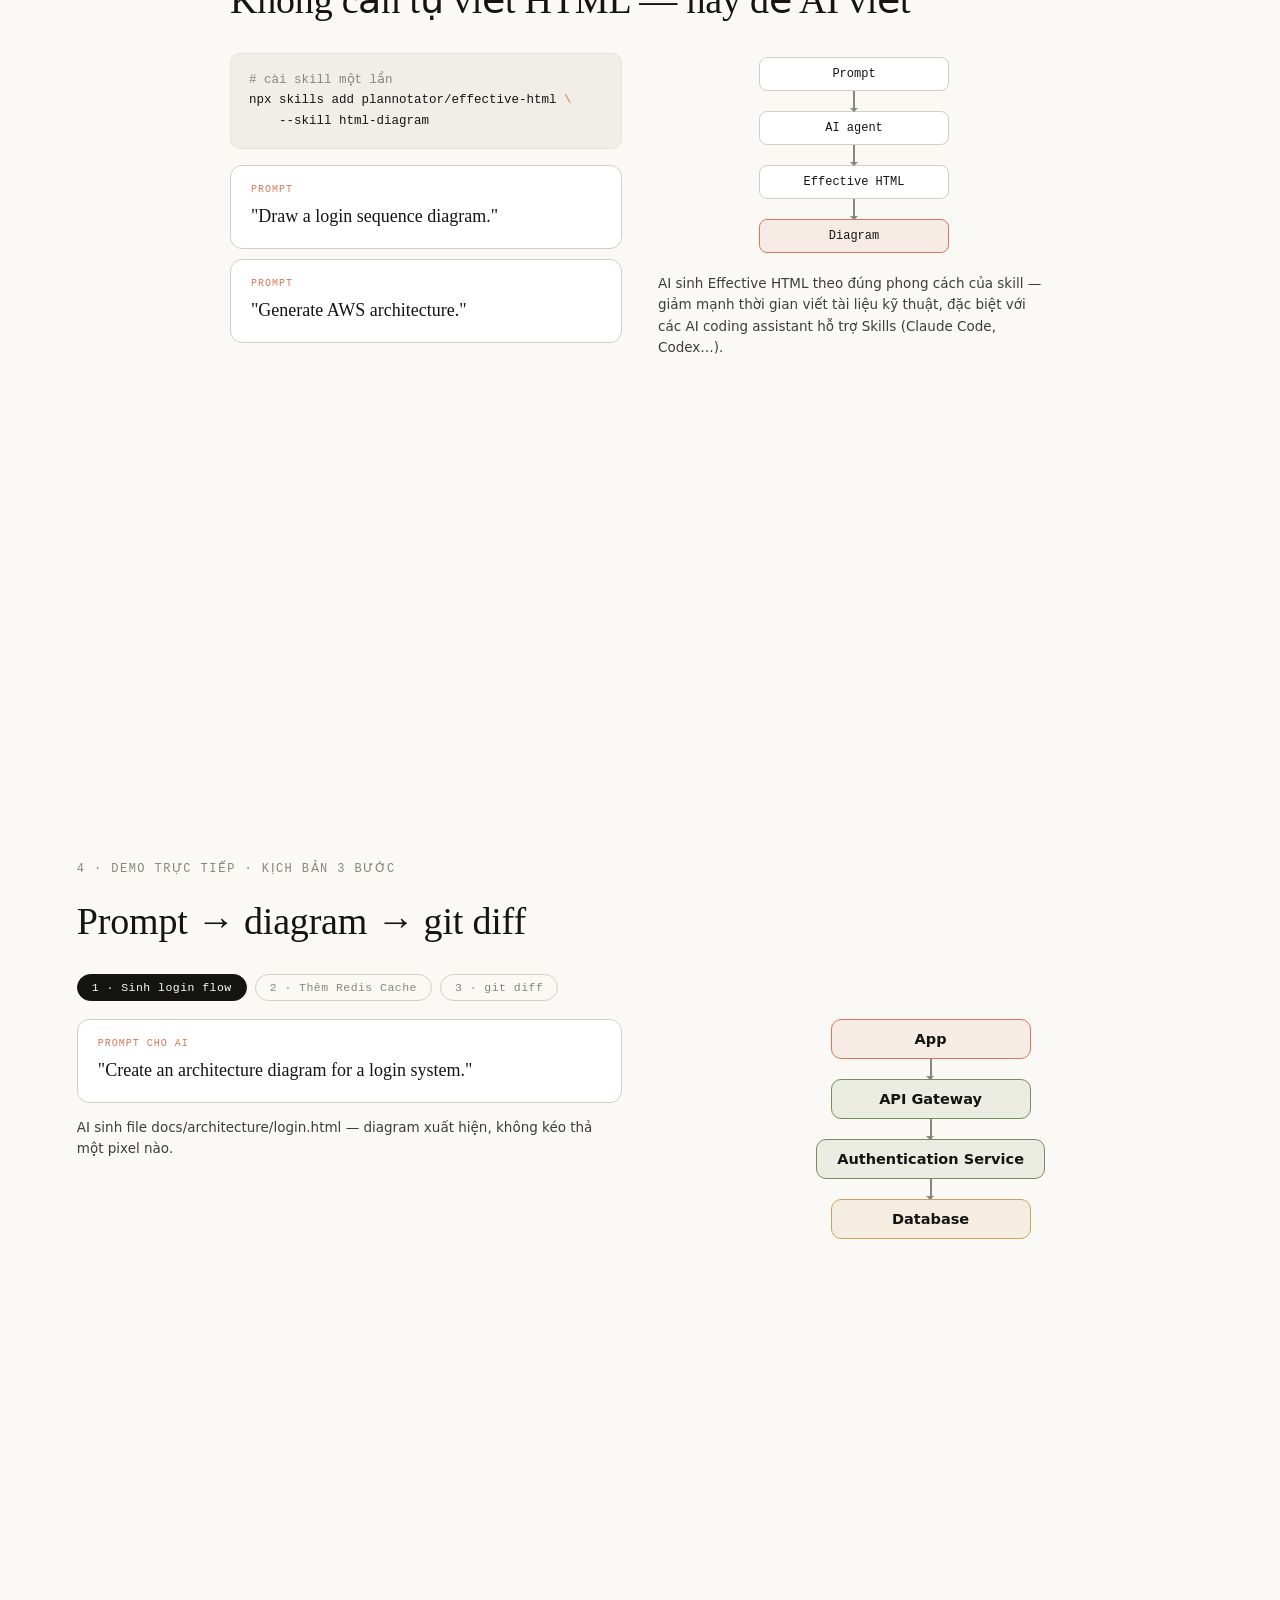
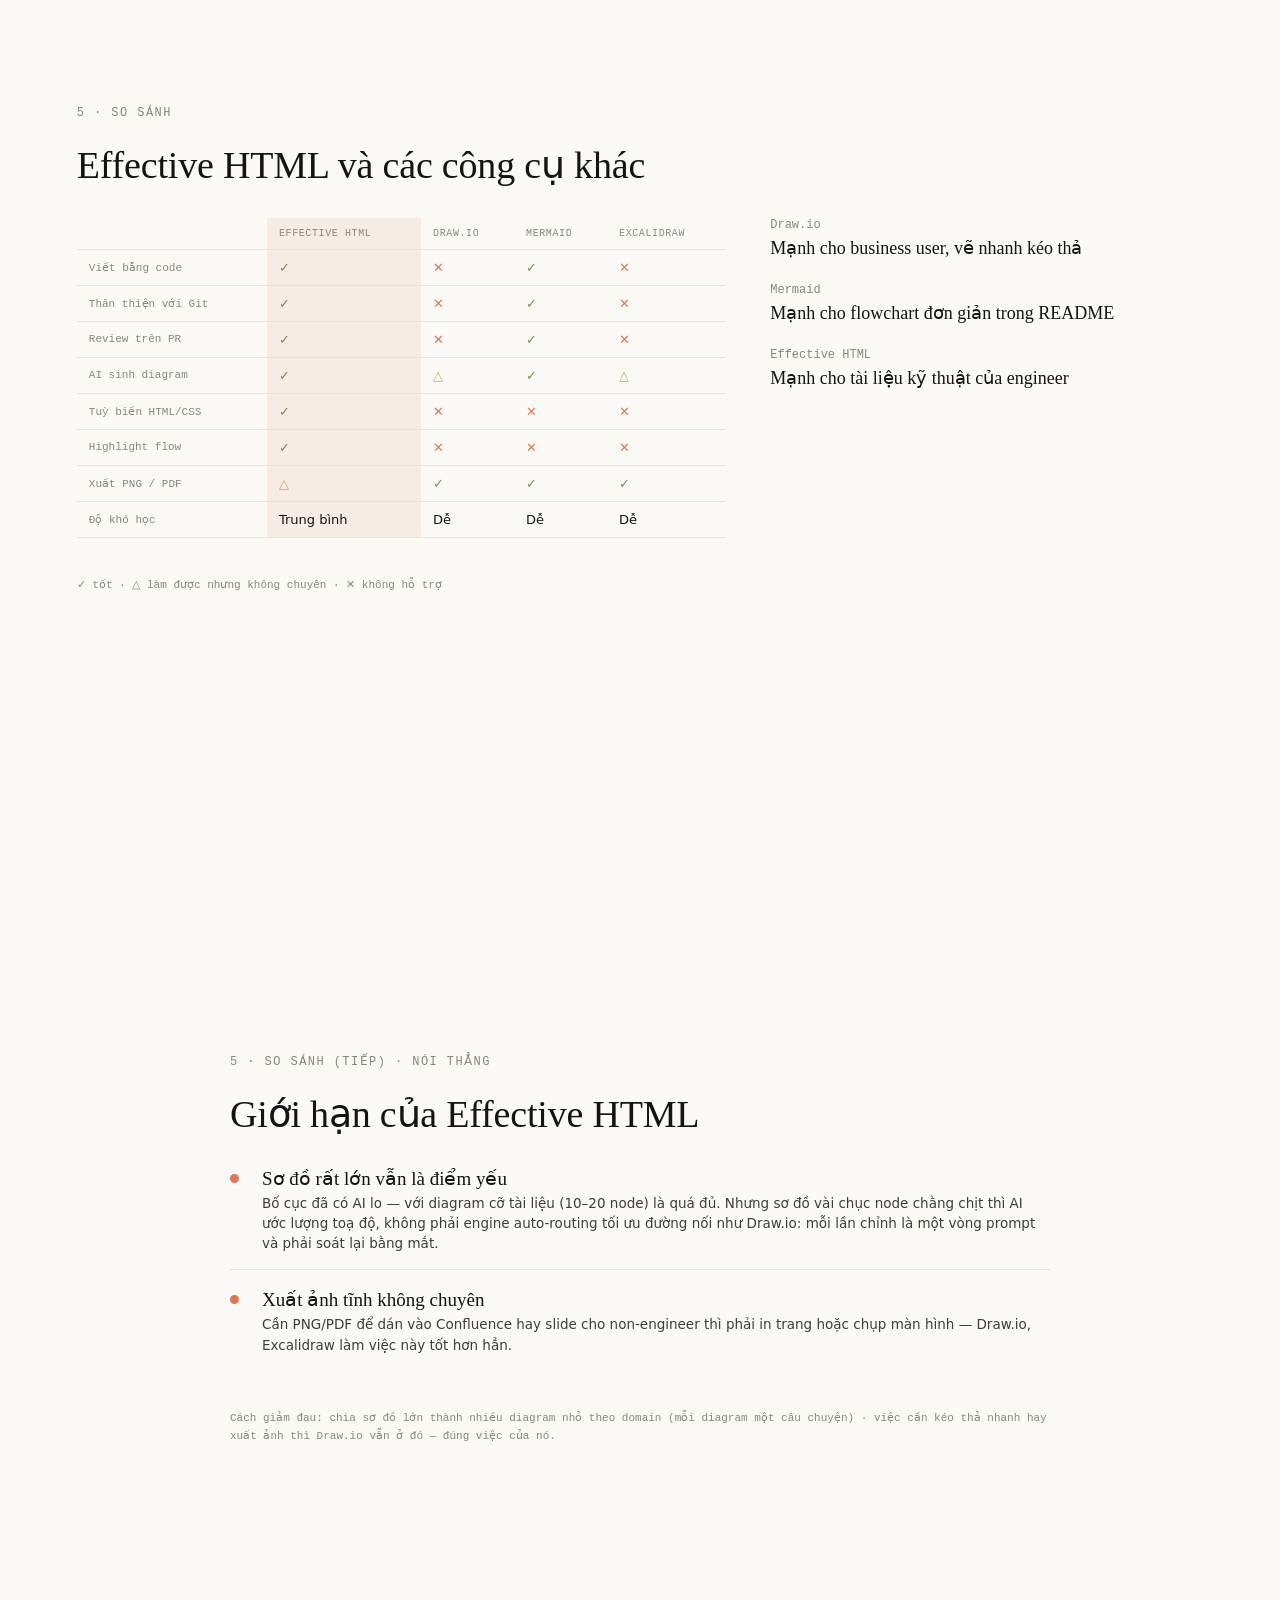
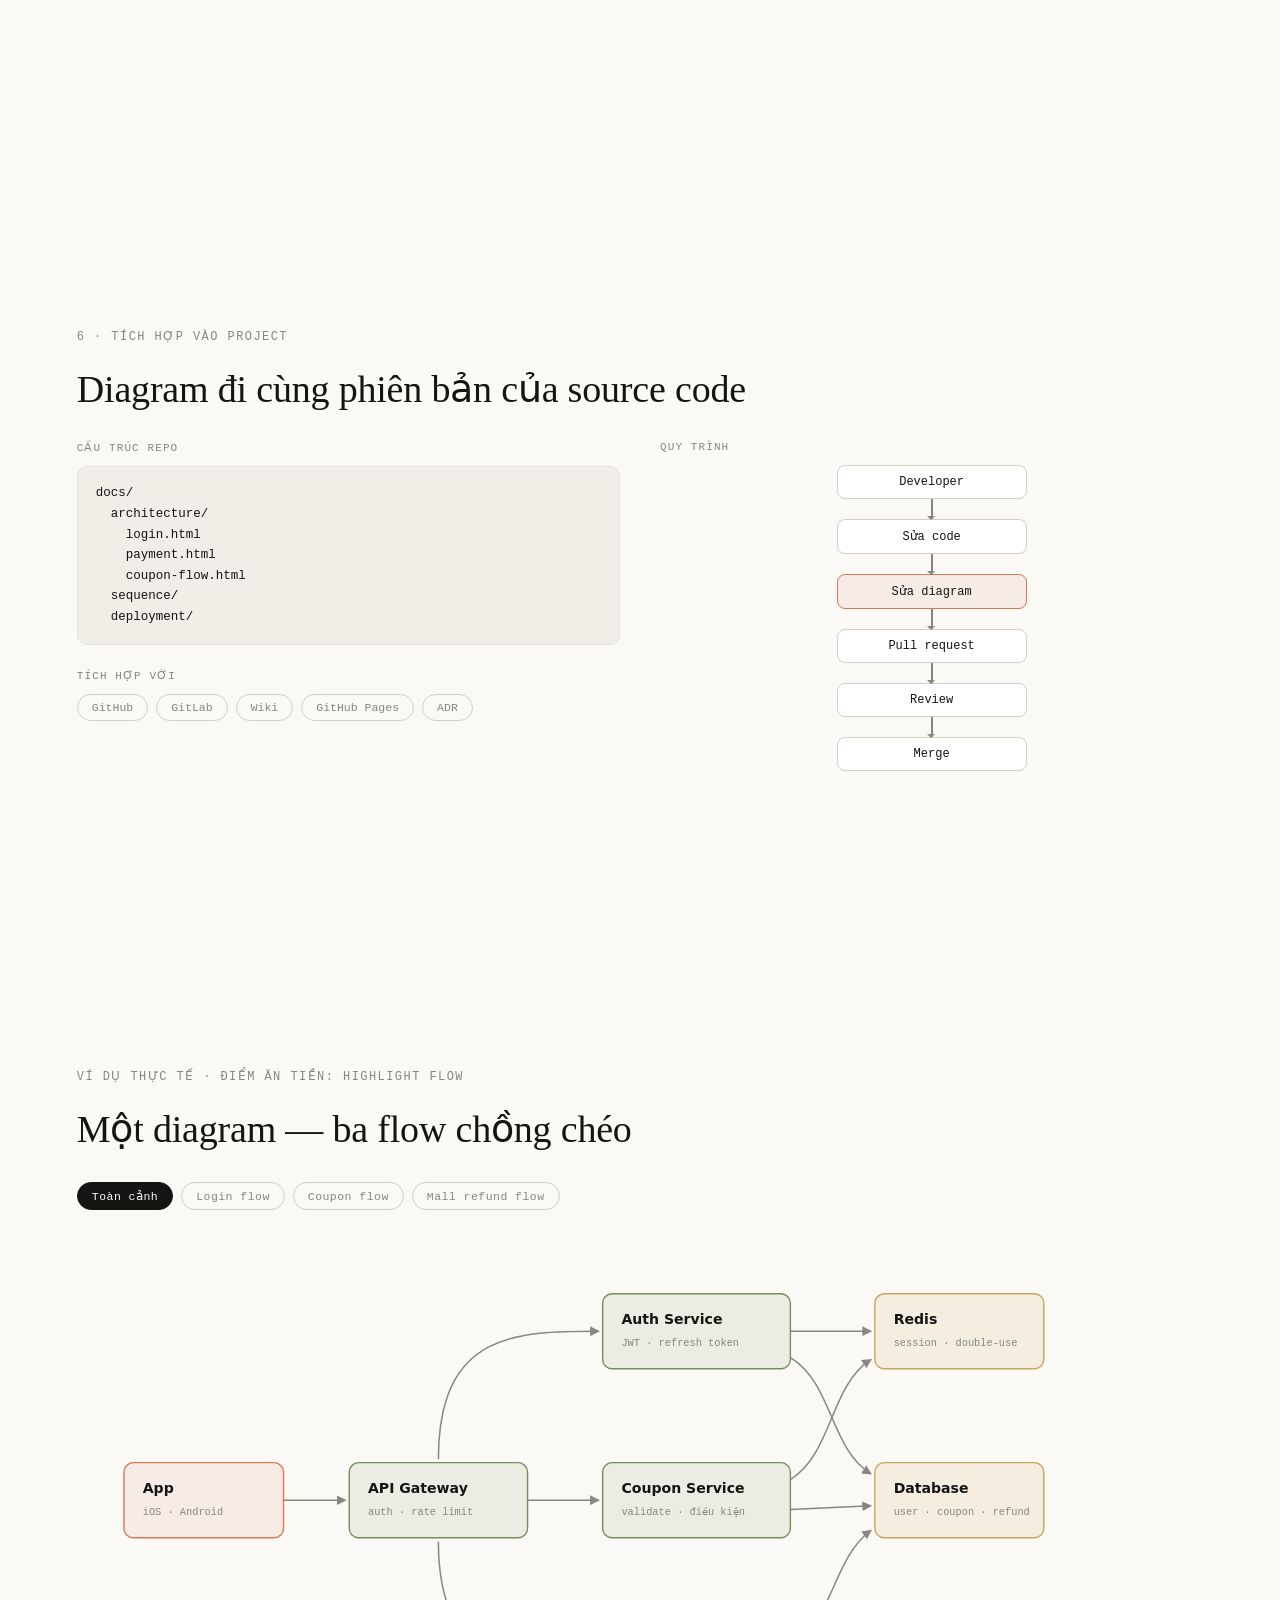
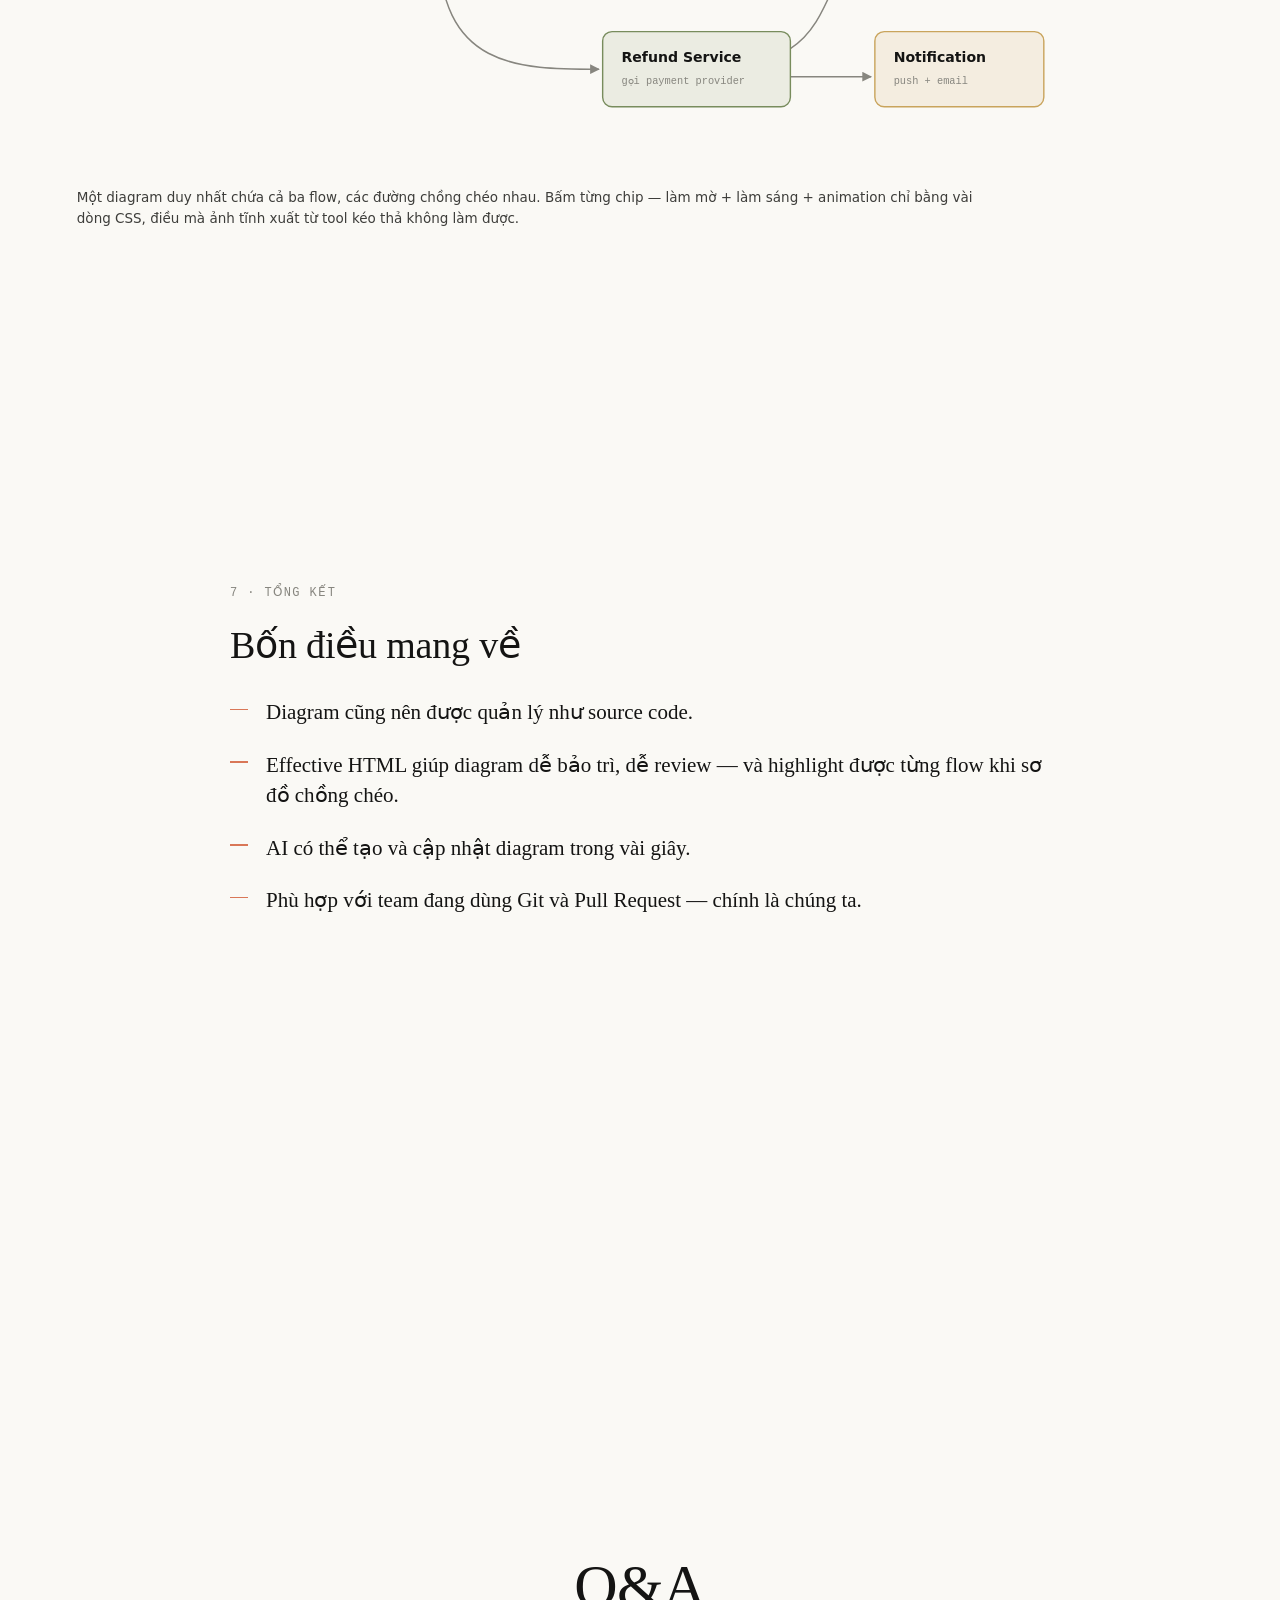
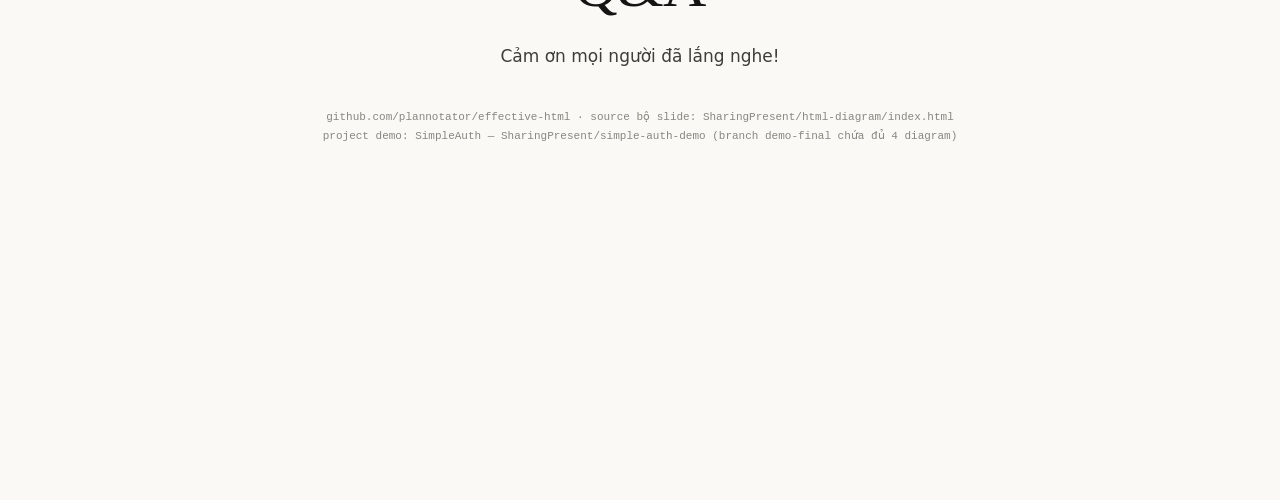
==== commit bee61b69: "Giới hạn: đổi cách đặt vấn đề — AI lo bố cục, sơ đồ rất lớn mới là điểm yếu Co-Authored-By: Claude F" ====
--- a/index.html
+++ b/index.html
@@ -474,8 +474,8 @@
     <ul class="prob-list">
       <li class="prob-item">
         <span class="prob-dot"></span>
-        <div><div class="prob-title">Không có auto-layout / auto-routing</div>
-        <div class="prob-desc">Node và đường nối phải tự bố trí bằng CSS. Sơ đồ vài chục node, đường nối chồng chéo dày đặc thì Draw.io kéo thả vẫn nhanh và gọn hơn.</div></div>
+        <div><div class="prob-title">Sơ đồ rất lớn vẫn là điểm yếu</div>
+        <div class="prob-desc">Bố cục đã có AI lo — với diagram cỡ tài liệu (10–20 node) là quá đủ. Nhưng sơ đồ vài chục node chằng chịt thì AI ước lượng toạ độ, không phải engine auto-routing tối ưu đường nối như Draw.io: mỗi lần chỉnh là một vòng prompt và phải soát lại bằng mắt.</div></div>
       </li>
       <li class="prob-item">
         <span class="prob-dot"></span>
@@ -484,7 +484,7 @@
       </li>
     </ul>
     <div class="footnote">
-      Cách giảm đau: để AI đảm nhận phần bố trí toạ độ · chia sơ đồ lớn thành nhiều diagram nhỏ theo domain ·
+      Cách giảm đau: chia sơ đồ lớn thành nhiều diagram nhỏ theo domain (mỗi diagram một câu chuyện) ·
       việc cần kéo thả nhanh hay xuất ảnh thì Draw.io vẫn ở đó — đúng việc của nó.
     </div>
   </div>
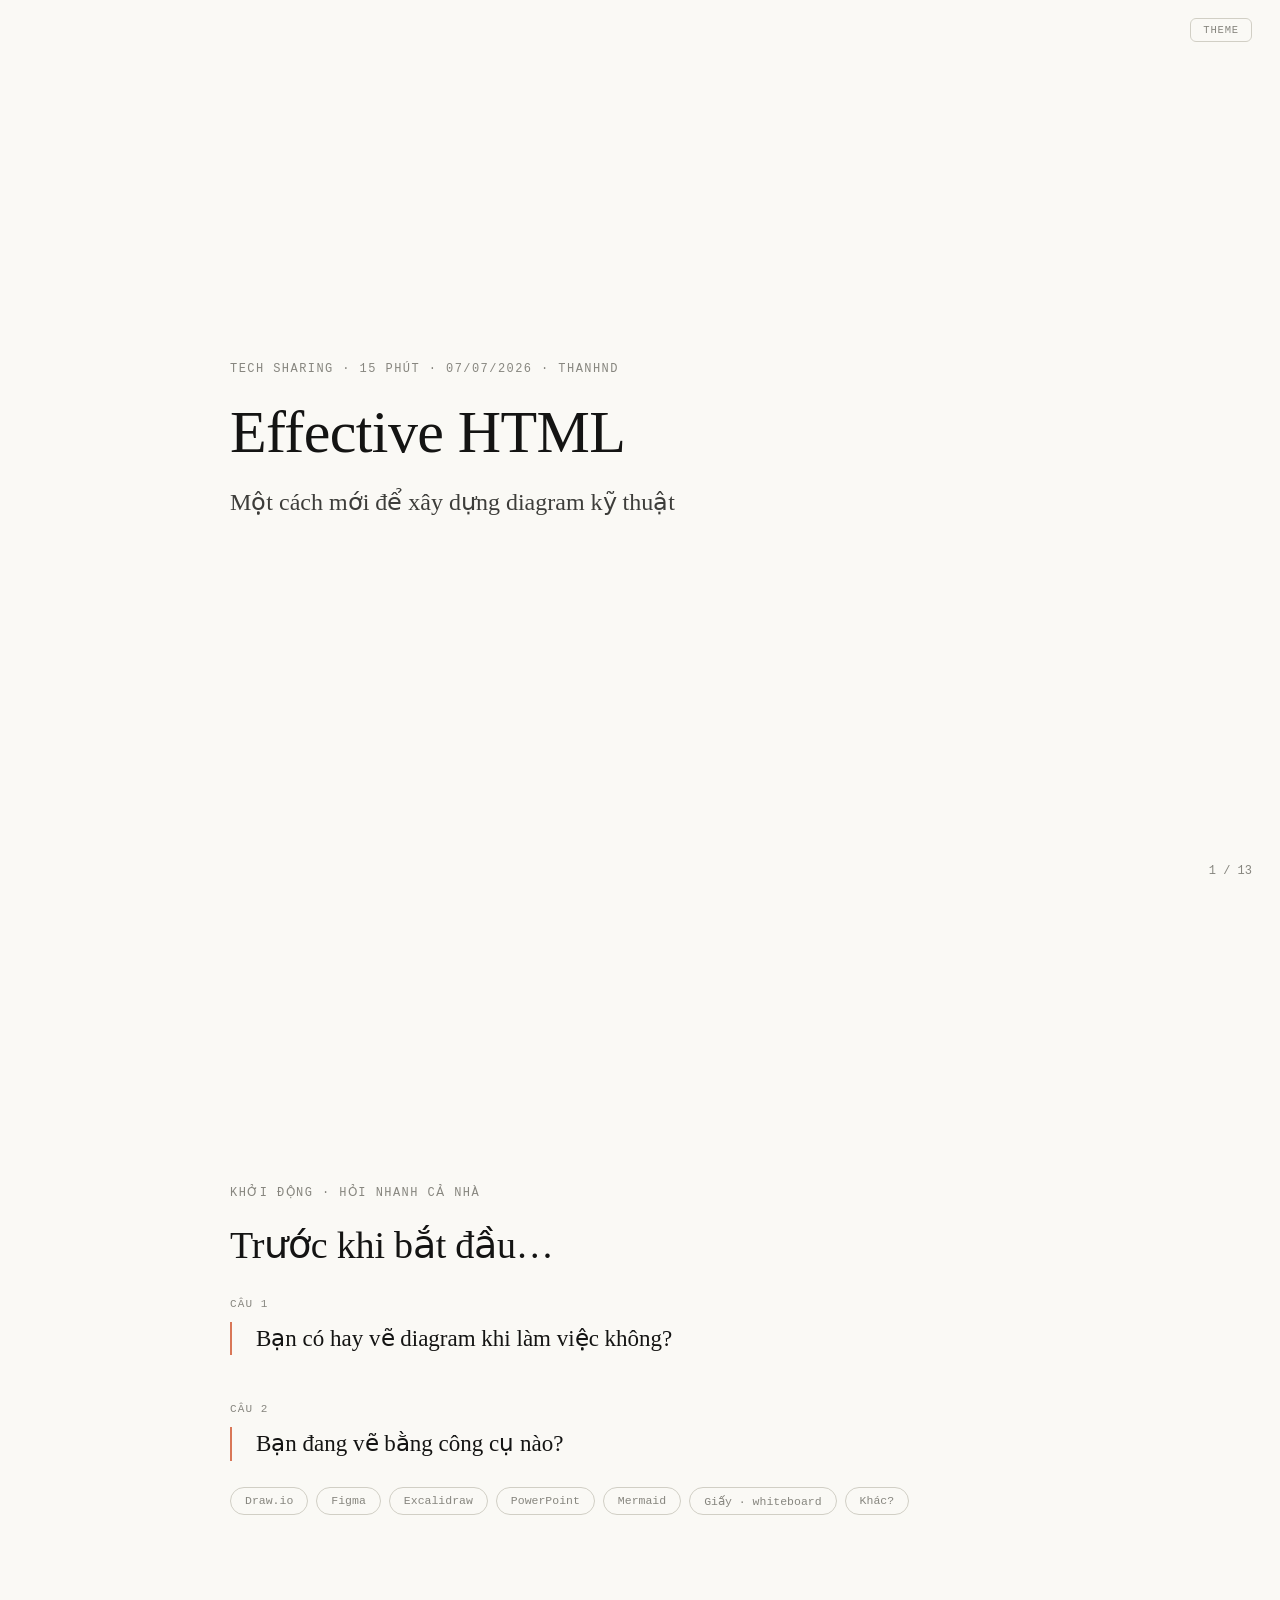
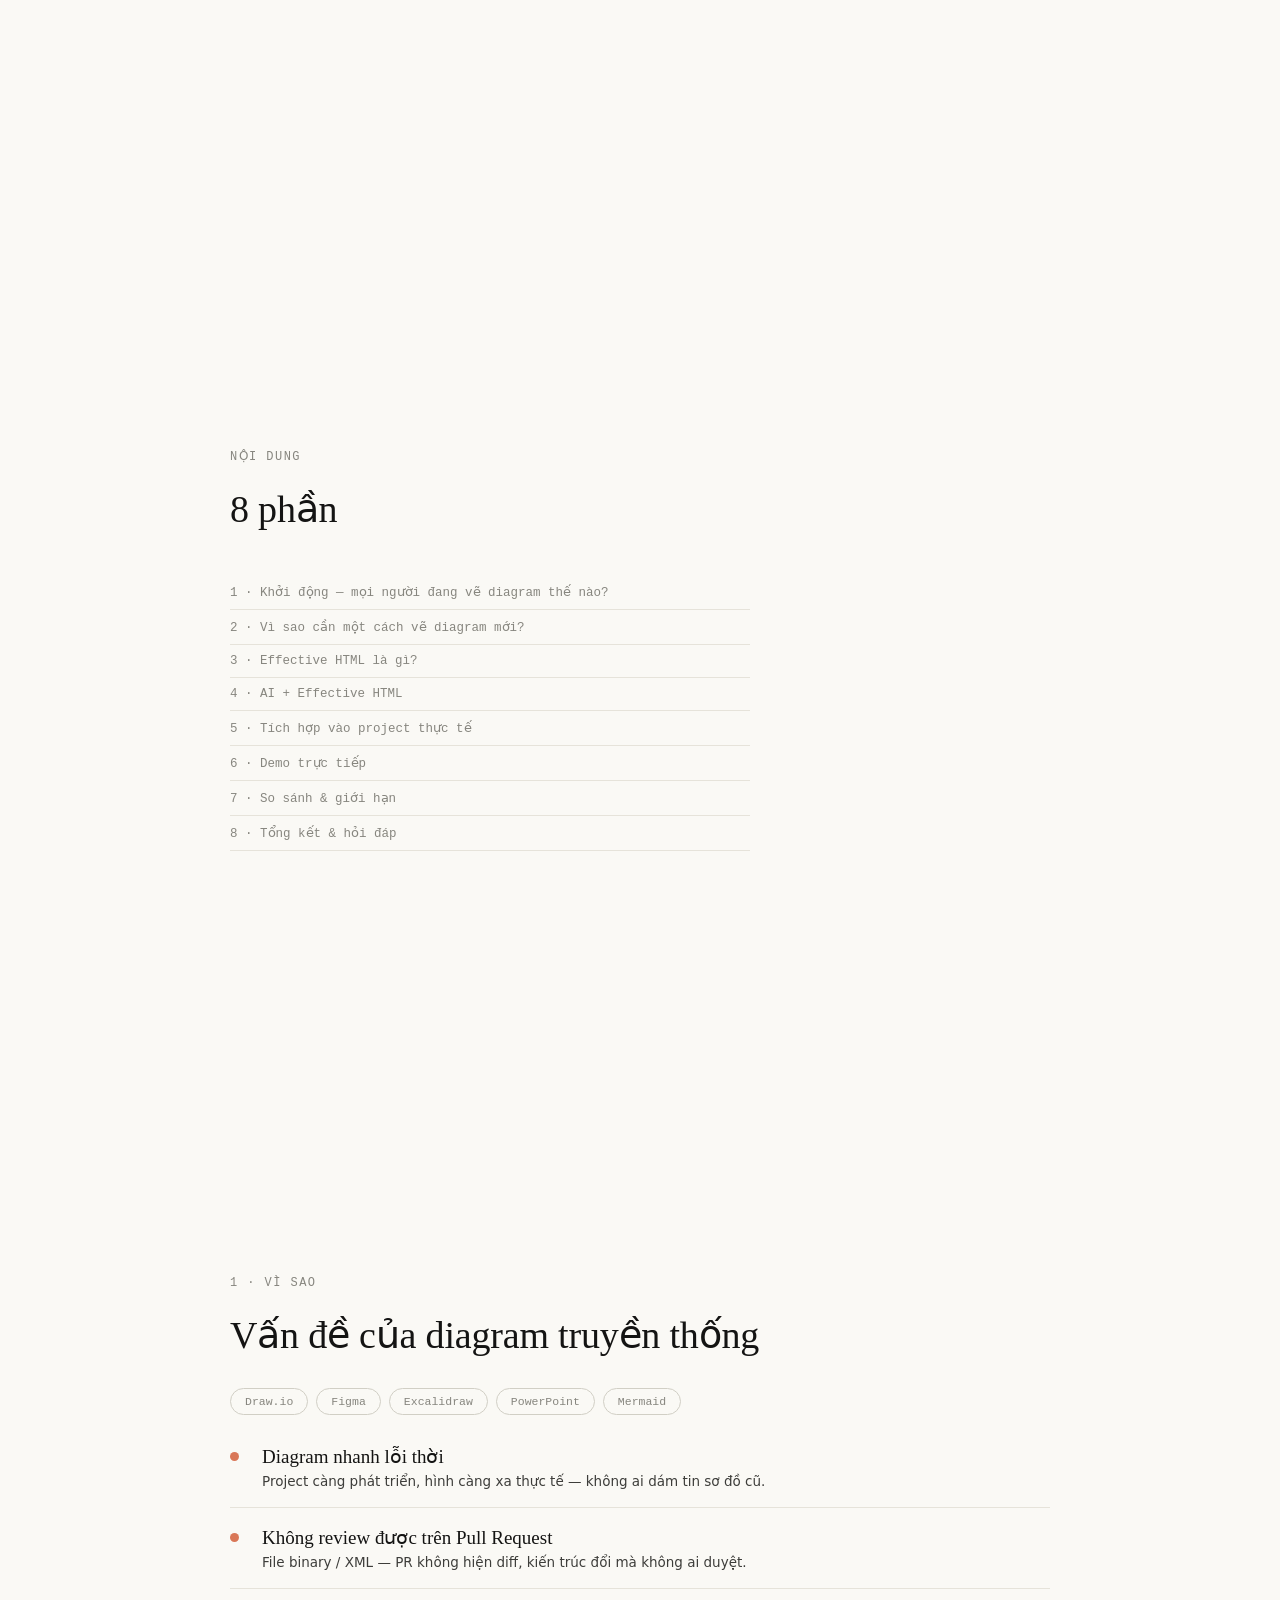
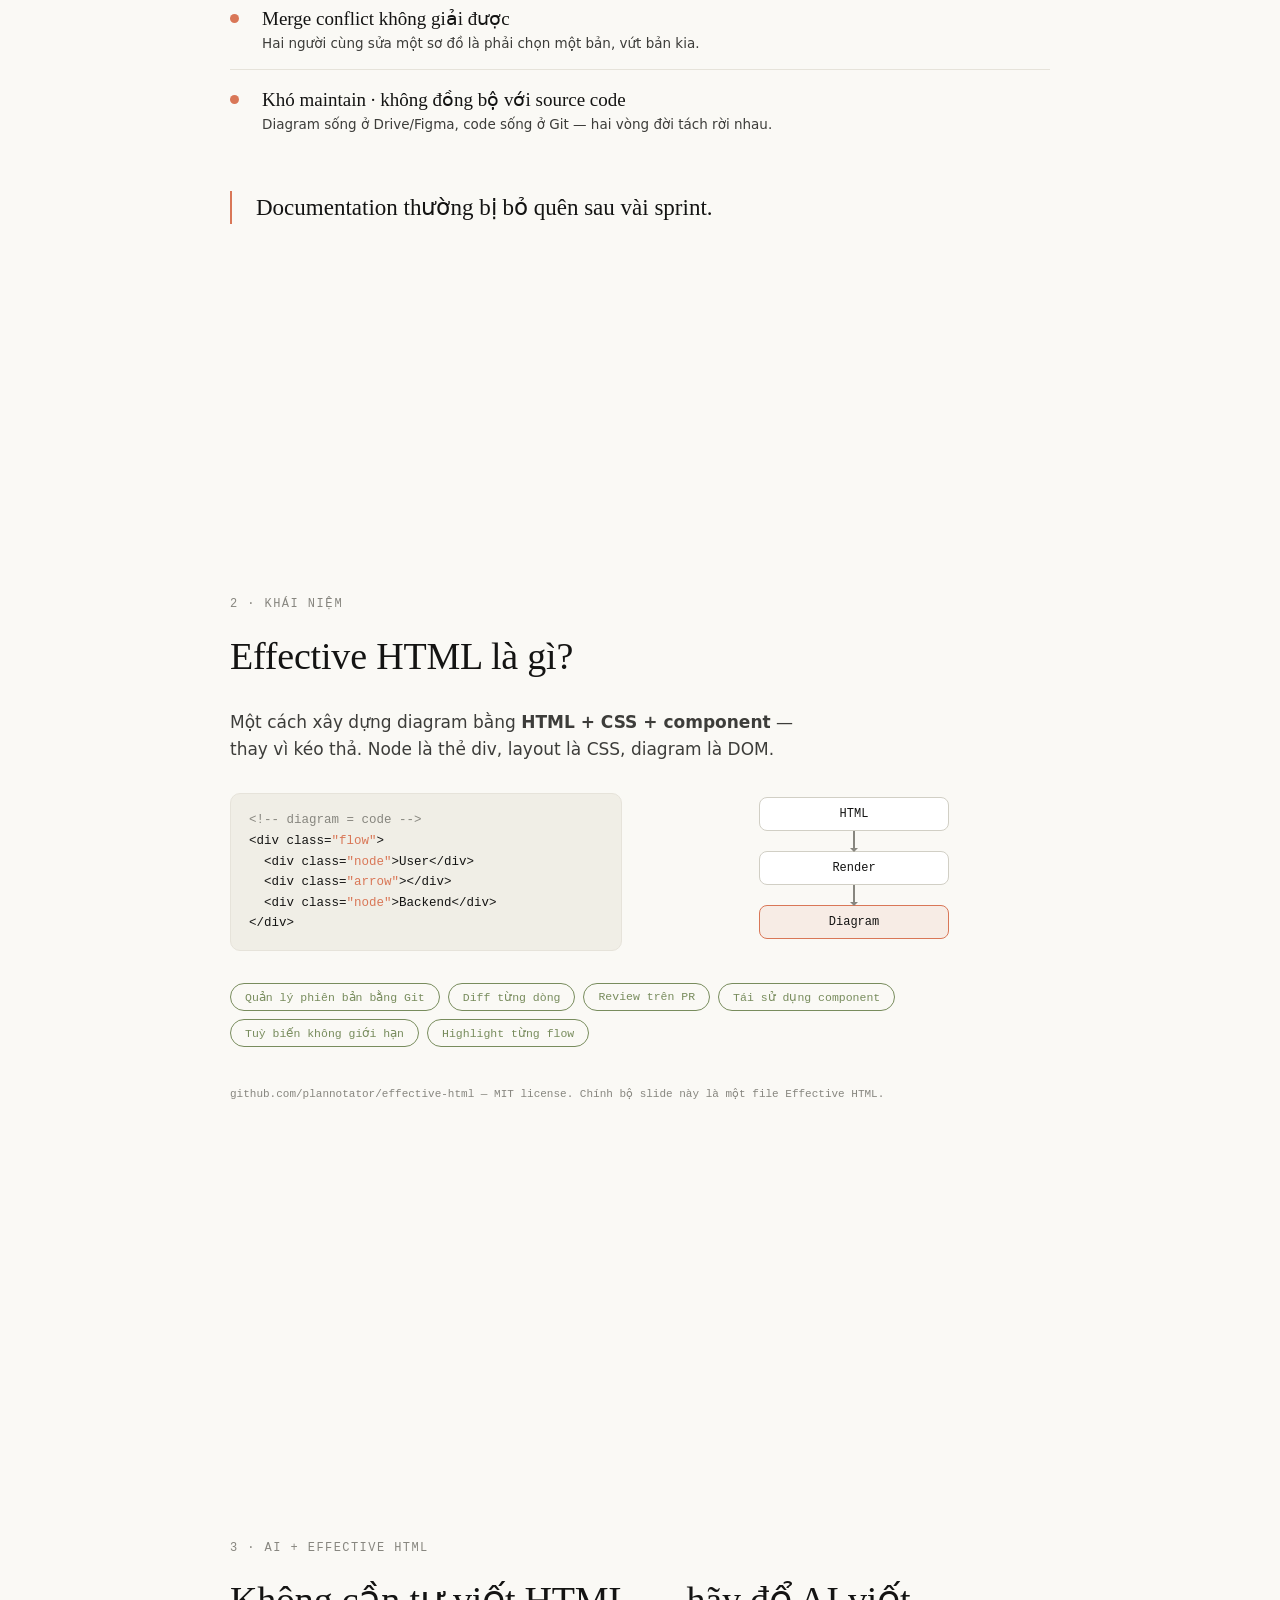
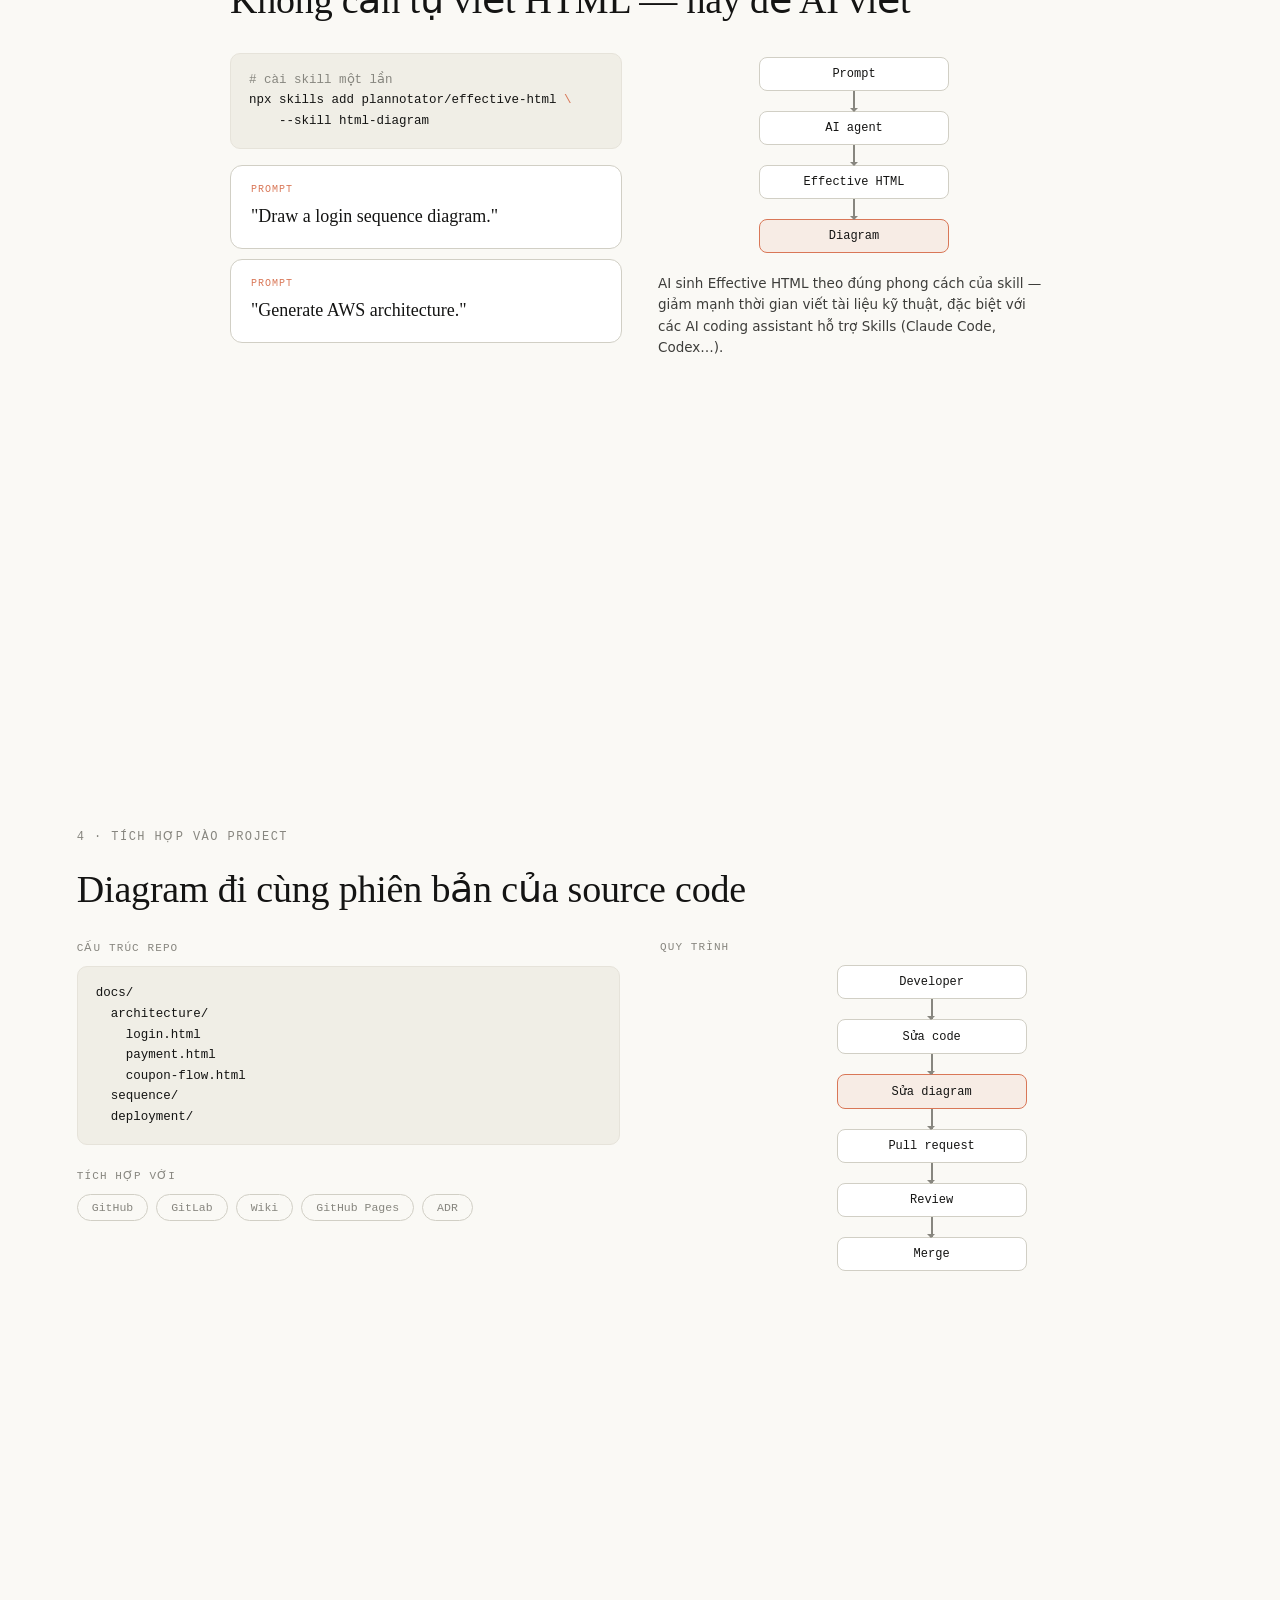
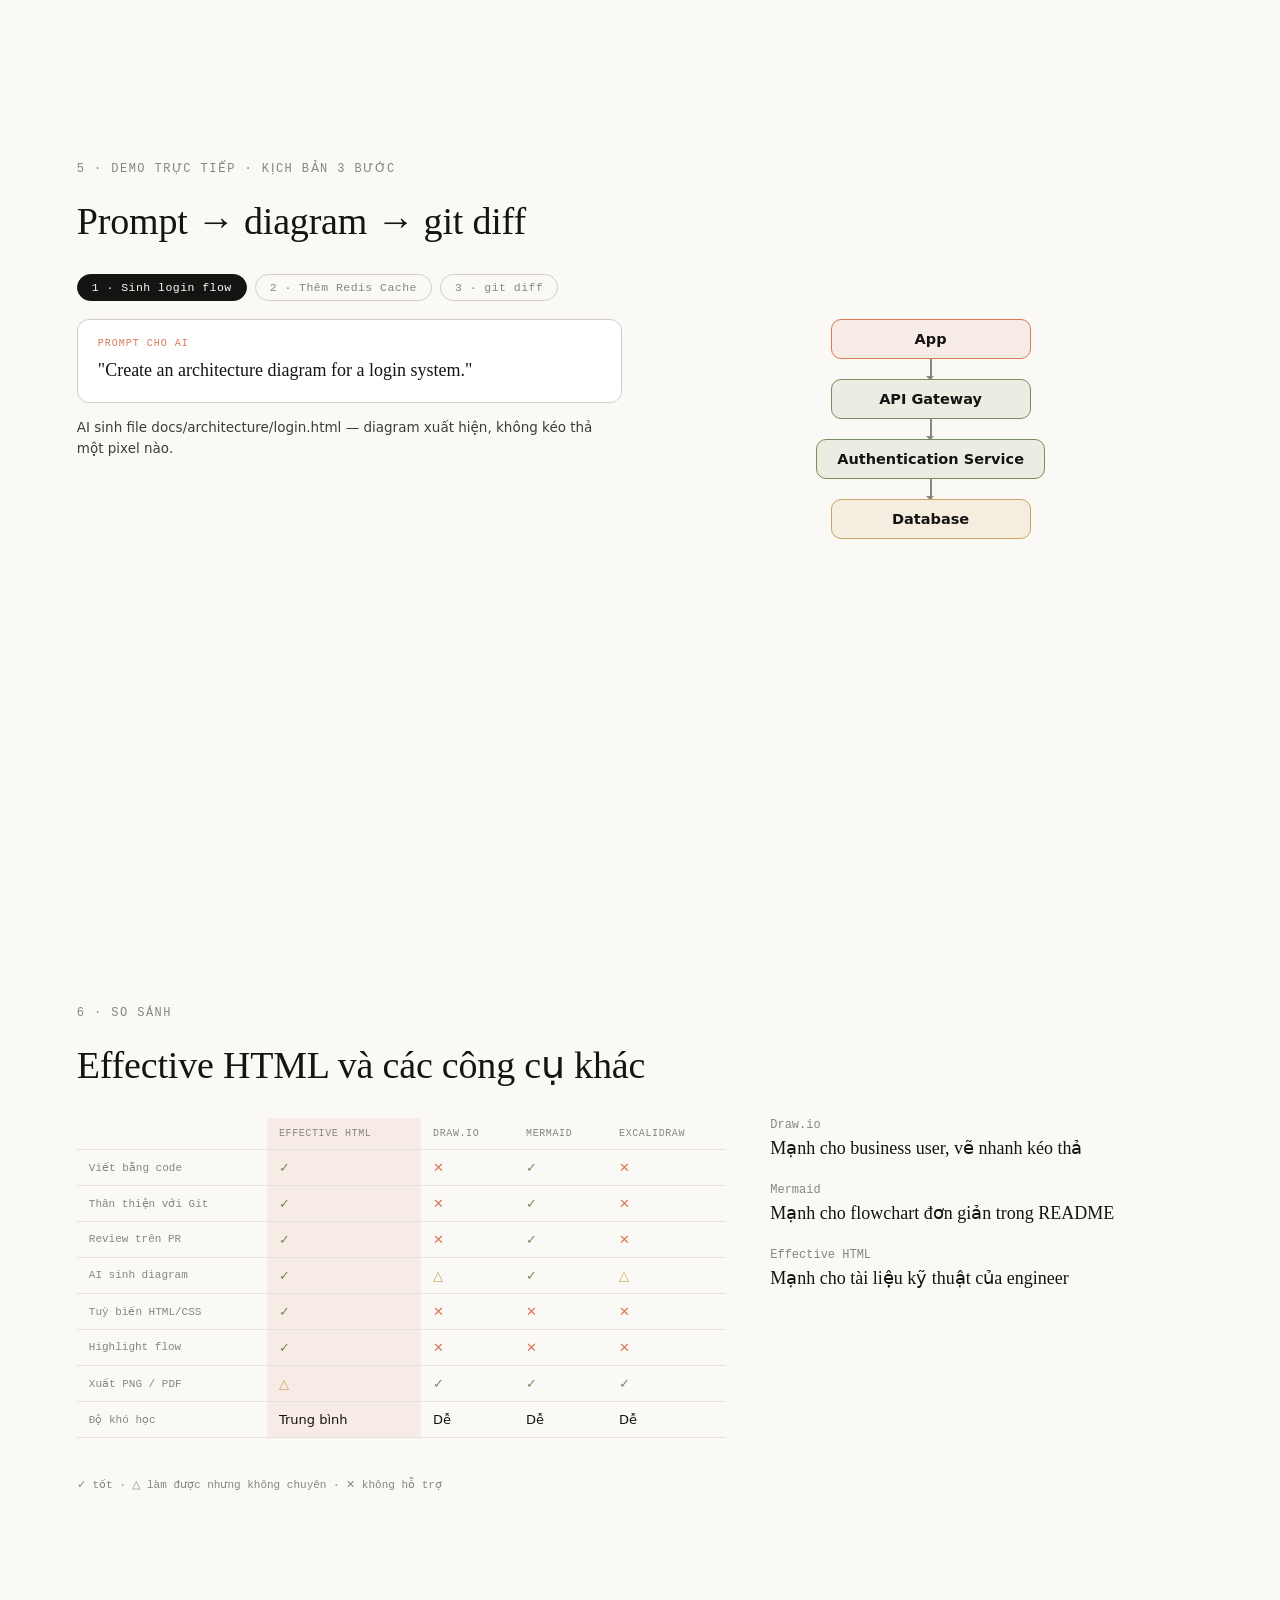
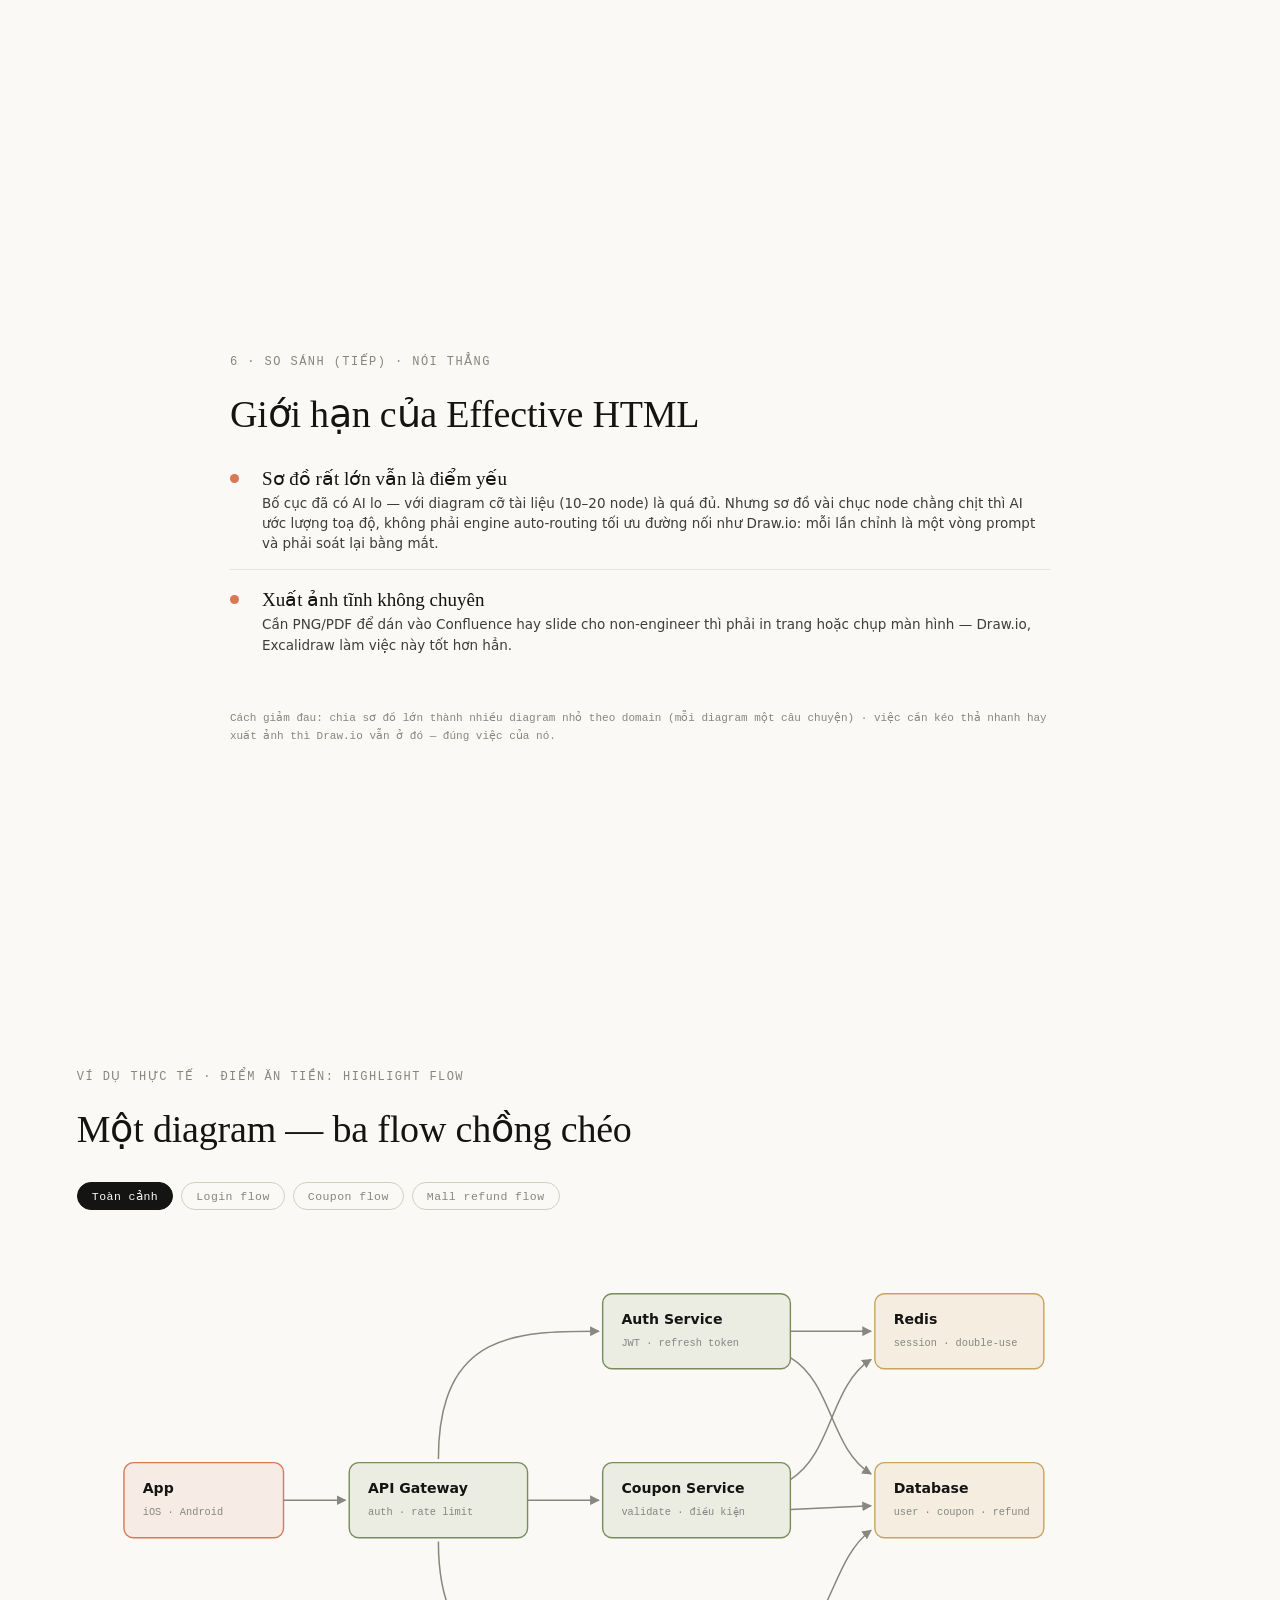
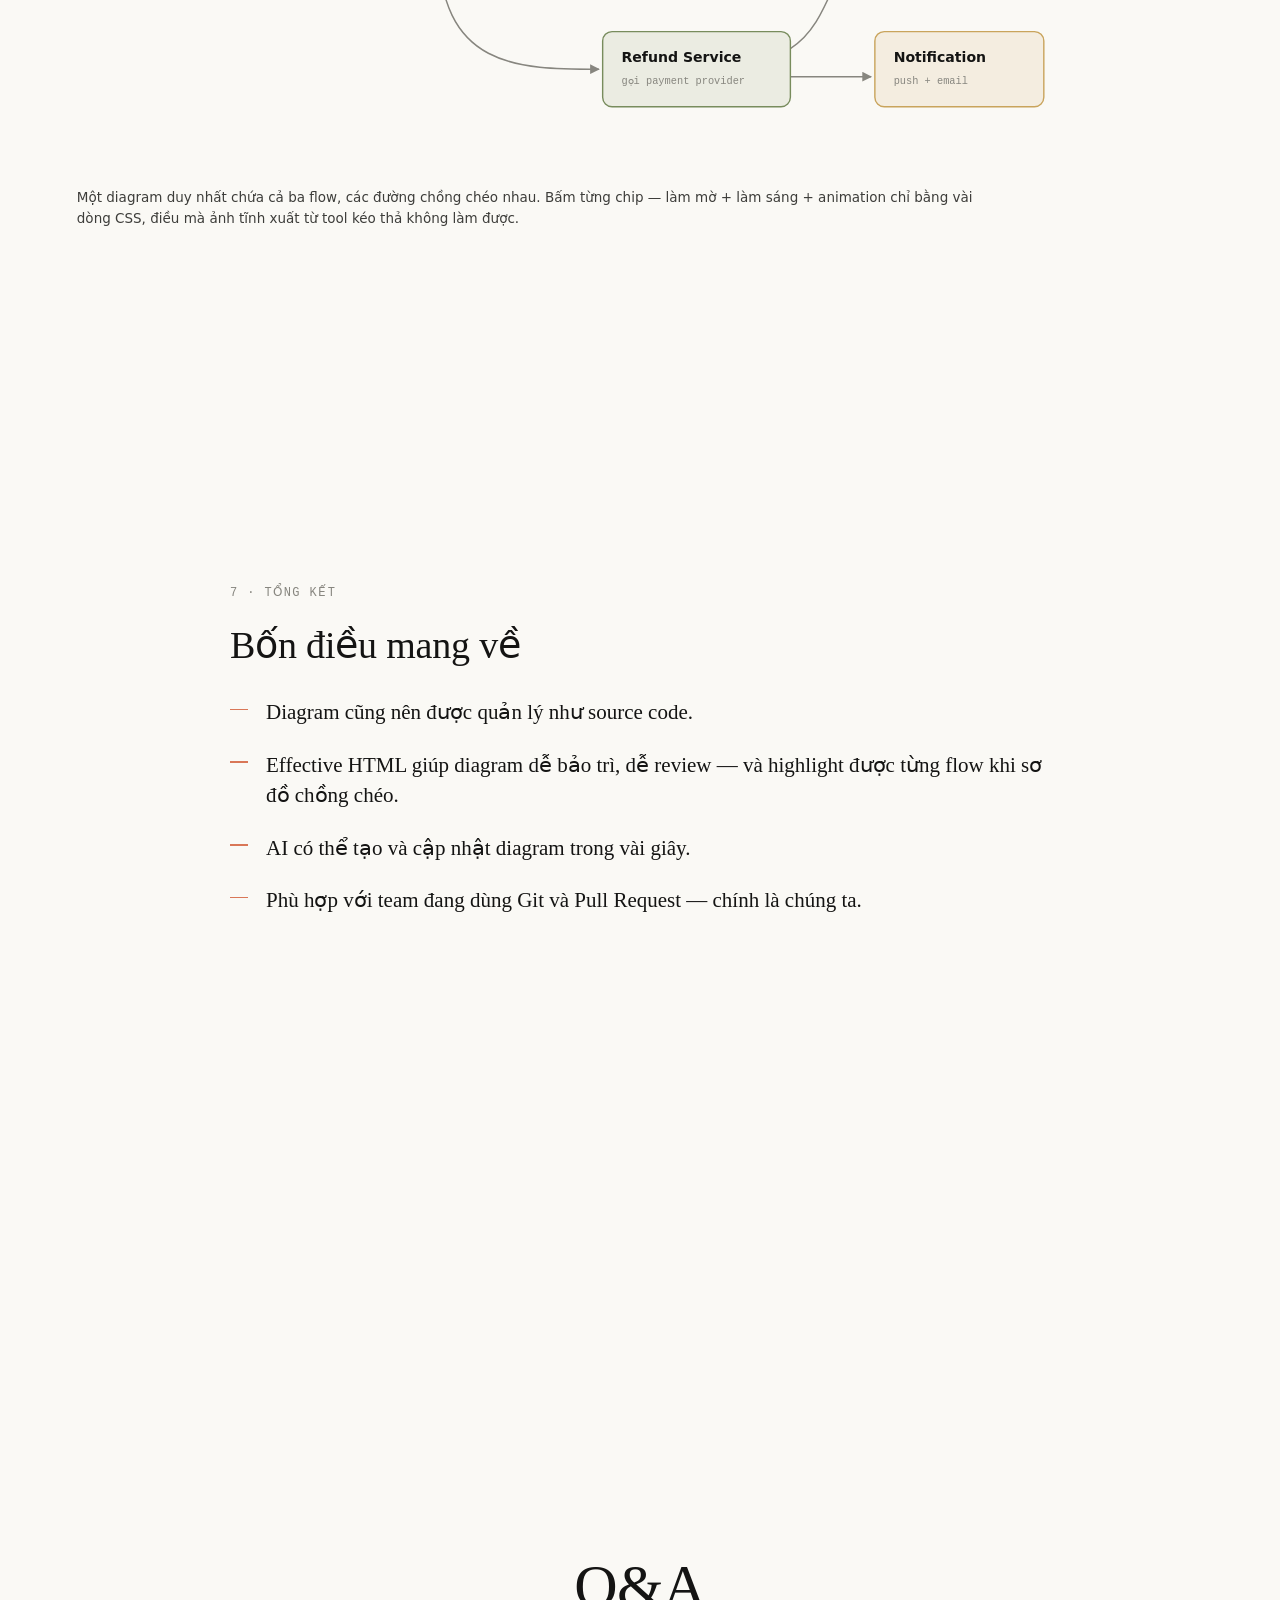
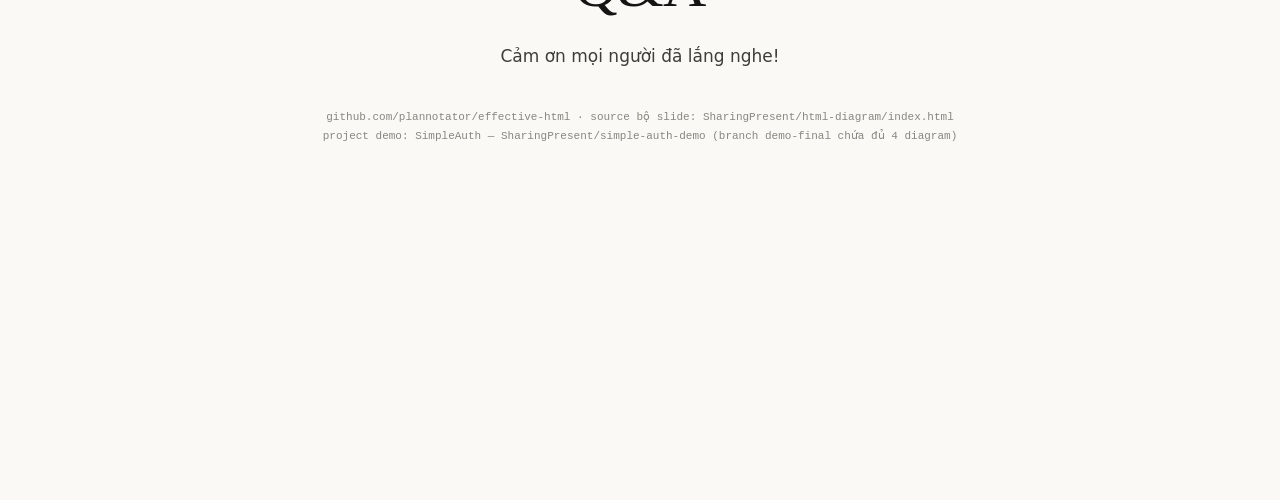
==== commit 61604341: "Chuyển slide Tích hợp lên trước Demo trực tiếp Co-Authored-By: Claude Fable 5 <noreply@anthropic.com" ====
--- a/index.html
+++ b/index.html
@@ -259,7 +259,6 @@
     <div class="eyebrow">Tech sharing · 15 phút · 07/07/2026 · ThanhND</div>
     <h1>Effective HTML</h1>
     <p class="subtitle" style="font-family:var(--serif); font-size:24px; margin-bottom:16px">Một cách mới để xây dựng diagram kỹ thuật</p>
-    <p class="subtitle">Diagram as Code cho team phát triển hiện đại — dành cho Software / Mobile / Backend Engineer, Tech Lead và DevOps.</p>
   </div>
 </section>
 
@@ -281,7 +280,6 @@
       <span class="pill">Giấy · whiteboard</span>
       <span class="pill">Khác?</span>
     </div>
-    <div class="footnote">Giữ câu trả lời trong đầu — phần tiếp theo nói về chính những công cụ đó.</div>
   </div>
 </section>
 
@@ -289,16 +287,16 @@
 <section class="slide" id="s2">
   <div class="slide-inner">
     <div class="eyebrow">Nội dung</div>
-    <h2>8 phần · 15 phút</h2>
+    <h2>8 phần</h2>
     <ul class="agenda">
-      <li><span>1 · Khởi động — mọi người đang vẽ diagram thế nào?</span><span>2'</span></li>
-      <li><span>2 · Vì sao cần một cách vẽ diagram mới?</span><span>2'</span></li>
-      <li><span>3 · Effective HTML là gì?</span><span>2'</span></li>
-      <li><span>4 · AI + Effective HTML</span><span>2'</span></li>
-      <li><span>5 · Demo trực tiếp</span><span>4'</span></li>
-      <li><span>6 · So sánh &amp; giới hạn</span><span>1'</span></li>
-      <li><span>7 · Tích hợp vào project thực tế</span><span>1'</span></li>
-      <li><span>8 · Tổng kết &amp; hỏi đáp</span><span>1'</span></li>
+      <li><span>1 · Khởi động — mọi người đang vẽ diagram thế nào?</span></li>
+      <li><span>2 · Vì sao cần một cách vẽ diagram mới?</span></li>
+      <li><span>3 · Effective HTML là gì?</span></li>
+      <li><span>4 · AI + Effective HTML</span></li>
+      <li><span>5 · Tích hợp vào project thực tế</span></li>
+      <li><span>6 · Demo trực tiếp</span></li>
+      <li><span>7 · So sánh &amp; giới hạn</span></li>
+      <li><span>8 · Tổng kết &amp; hỏi đáp</span></li>
     </ul>
   </div>
 </section>
@@ -415,85 +413,10 @@
   </div>
 </section>
 
-<!-- ════════ 6. Live demo ════════ -->
-<section class="slide wide" id="s6">
-  <div class="slide-inner">
-    <div class="eyebrow">4 · Demo trực tiếp · kịch bản 3 bước</div>
-    <h2>Prompt → diagram → git diff</h2>
-    <div class="chips" id="demochips">
-      <button class="chip on" data-s="gen">1 · Sinh login flow</button>
-      <button class="chip" data-s="redis">2 · Thêm Redis Cache</button>
-      <button class="chip" data-s="diff">3 · git diff</button>
-    </div>
-    <div class="demo-pair">
-      <div>
-        <div id="demopanel"></div>
-        <p class="demo-cap" id="democap"></p>
-      </div>
-      <div id="demoflow"></div>
-    </div>
-  </div>
-</section>
-
-<!-- ════════ 7. Comparison ════════ -->
-<section class="slide wide" id="s7">
-  <div class="slide-inner">
-    <div class="eyebrow">5 · So sánh</div>
-    <h2>Effective HTML và các công cụ khác</h2>
-    <div class="cmp-wrap">
-      <table class="cmp">
-        <thead>
-          <tr><th></th><th class="hl">Effective HTML</th><th>Draw.io</th><th>Mermaid</th><th>Excalidraw</th></tr>
-        </thead>
-        <tbody>
-          <tr><td>Viết bằng code</td><td class="hl yes">✓</td><td class="no">✕</td><td class="yes">✓</td><td class="no">✕</td></tr>
-          <tr><td>Thân thiện với Git</td><td class="hl yes">✓</td><td class="no">✕</td><td class="yes">✓</td><td class="no">✕</td></tr>
-          <tr><td>Review trên PR</td><td class="hl yes">✓</td><td class="no">✕</td><td class="yes">✓</td><td class="no">✕</td></tr>
-          <tr><td>AI sinh diagram</td><td class="hl yes">✓</td><td class="part">△</td><td class="yes">✓</td><td class="part">△</td></tr>
-          <tr><td>Tuỳ biến HTML/CSS</td><td class="hl yes">✓</td><td class="no">✕</td><td class="no">✕</td><td class="no">✕</td></tr>
-          <tr><td>Highlight flow</td><td class="hl yes">✓</td><td class="no">✕</td><td class="no">✕</td><td class="no">✕</td></tr>
-          <tr><td>Xuất PNG / PDF</td><td class="hl part">△</td><td class="yes">✓</td><td class="yes">✓</td><td class="yes">✓</td></tr>
-          <tr><td>Độ khó học</td><td class="hl">Trung bình</td><td>Dễ</td><td>Dễ</td><td>Dễ</td></tr>
-        </tbody>
-      </table>
-      <ul class="sum-list">
-        <li><div class="st">Draw.io</div><div class="sd">Mạnh cho business user, vẽ nhanh kéo thả</div></li>
-        <li><div class="st">Mermaid</div><div class="sd">Mạnh cho flowchart đơn giản trong README</div></li>
-        <li><div class="st">Effective HTML</div><div class="sd">Mạnh cho tài liệu kỹ thuật của engineer</div></li>
-      </ul>
-    </div>
-    <div class="footnote">✓ tốt · △ làm được nhưng không chuyên · ✕ không hỗ trợ</div>
-  </div>
-</section>
-
-<!-- ════════ 8b. Giới hạn ════════ -->
-<section class="slide" id="s8b">
-  <div class="slide-inner">
-    <div class="eyebrow">5 · So sánh (tiếp) · nói thẳng</div>
-    <h2>Giới hạn của Effective HTML</h2>
-    <ul class="prob-list">
-      <li class="prob-item">
-        <span class="prob-dot"></span>
-        <div><div class="prob-title">Sơ đồ rất lớn vẫn là điểm yếu</div>
-        <div class="prob-desc">Bố cục đã có AI lo — với diagram cỡ tài liệu (10–20 node) là quá đủ. Nhưng sơ đồ vài chục node chằng chịt thì AI ước lượng toạ độ, không phải engine auto-routing tối ưu đường nối như Draw.io: mỗi lần chỉnh là một vòng prompt và phải soát lại bằng mắt.</div></div>
-      </li>
-      <li class="prob-item">
-        <span class="prob-dot"></span>
-        <div><div class="prob-title">Xuất ảnh tĩnh không chuyên</div>
-        <div class="prob-desc">Cần PNG/PDF để dán vào Confluence hay slide cho non-engineer thì phải in trang hoặc chụp màn hình — Draw.io, Excalidraw làm việc này tốt hơn hẳn.</div></div>
-      </li>
-    </ul>
-    <div class="footnote">
-      Cách giảm đau: chia sơ đồ lớn thành nhiều diagram nhỏ theo domain (mỗi diagram một câu chuyện) ·
-      việc cần kéo thả nhanh hay xuất ảnh thì Draw.io vẫn ở đó — đúng việc của nó.
-    </div>
-  </div>
-</section>
-
-<!-- ════════ 9. Integration ════════ -->
+<!-- ════════ 5b. Integration ════════ -->
 <section class="slide wide" id="s9">
   <div class="slide-inner">
-    <div class="eyebrow">6 · Tích hợp vào project</div>
+    <div class="eyebrow">4 · Tích hợp vào project</div>
     <h2>Diagram đi cùng phiên bản của source code</h2>
     <div class="int-grid">
       <div>
@@ -530,6 +453,81 @@
           <div class="ci-step">Merge</div>
         </div>
       </div>
+    </div>
+  </div>
+</section>
+
+<!-- ════════ 6. Live demo ════════ -->
+<section class="slide wide" id="s6">
+  <div class="slide-inner">
+    <div class="eyebrow">5 · Demo trực tiếp · kịch bản 3 bước</div>
+    <h2>Prompt → diagram → git diff</h2>
+    <div class="chips" id="demochips">
+      <button class="chip on" data-s="gen">1 · Sinh login flow</button>
+      <button class="chip" data-s="redis">2 · Thêm Redis Cache</button>
+      <button class="chip" data-s="diff">3 · git diff</button>
+    </div>
+    <div class="demo-pair">
+      <div>
+        <div id="demopanel"></div>
+        <p class="demo-cap" id="democap"></p>
+      </div>
+      <div id="demoflow"></div>
+    </div>
+  </div>
+</section>
+
+<!-- ════════ 7. Comparison ════════ -->
+<section class="slide wide" id="s7">
+  <div class="slide-inner">
+    <div class="eyebrow">6 · So sánh</div>
+    <h2>Effective HTML và các công cụ khác</h2>
+    <div class="cmp-wrap">
+      <table class="cmp">
+        <thead>
+          <tr><th></th><th class="hl">Effective HTML</th><th>Draw.io</th><th>Mermaid</th><th>Excalidraw</th></tr>
+        </thead>
+        <tbody>
+          <tr><td>Viết bằng code</td><td class="hl yes">✓</td><td class="no">✕</td><td class="yes">✓</td><td class="no">✕</td></tr>
+          <tr><td>Thân thiện với Git</td><td class="hl yes">✓</td><td class="no">✕</td><td class="yes">✓</td><td class="no">✕</td></tr>
+          <tr><td>Review trên PR</td><td class="hl yes">✓</td><td class="no">✕</td><td class="yes">✓</td><td class="no">✕</td></tr>
+          <tr><td>AI sinh diagram</td><td class="hl yes">✓</td><td class="part">△</td><td class="yes">✓</td><td class="part">△</td></tr>
+          <tr><td>Tuỳ biến HTML/CSS</td><td class="hl yes">✓</td><td class="no">✕</td><td class="no">✕</td><td class="no">✕</td></tr>
+          <tr><td>Highlight flow</td><td class="hl yes">✓</td><td class="no">✕</td><td class="no">✕</td><td class="no">✕</td></tr>
+          <tr><td>Xuất PNG / PDF</td><td class="hl part">△</td><td class="yes">✓</td><td class="yes">✓</td><td class="yes">✓</td></tr>
+          <tr><td>Độ khó học</td><td class="hl">Trung bình</td><td>Dễ</td><td>Dễ</td><td>Dễ</td></tr>
+        </tbody>
+      </table>
+      <ul class="sum-list">
+        <li><div class="st">Draw.io</div><div class="sd">Mạnh cho business user, vẽ nhanh kéo thả</div></li>
+        <li><div class="st">Mermaid</div><div class="sd">Mạnh cho flowchart đơn giản trong README</div></li>
+        <li><div class="st">Effective HTML</div><div class="sd">Mạnh cho tài liệu kỹ thuật của engineer</div></li>
+      </ul>
+    </div>
+    <div class="footnote">✓ tốt · △ làm được nhưng không chuyên · ✕ không hỗ trợ</div>
+  </div>
+</section>
+
+<!-- ════════ 8b. Giới hạn ════════ -->
+<section class="slide" id="s8b">
+  <div class="slide-inner">
+    <div class="eyebrow">6 · So sánh (tiếp) · nói thẳng</div>
+    <h2>Giới hạn của Effective HTML</h2>
+    <ul class="prob-list">
+      <li class="prob-item">
+        <span class="prob-dot"></span>
+        <div><div class="prob-title">Sơ đồ rất lớn vẫn là điểm yếu</div>
+        <div class="prob-desc">Bố cục đã có AI lo — với diagram cỡ tài liệu (10–20 node) là quá đủ. Nhưng sơ đồ vài chục node chằng chịt thì AI ước lượng toạ độ, không phải engine auto-routing tối ưu đường nối như Draw.io: mỗi lần chỉnh là một vòng prompt và phải soát lại bằng mắt.</div></div>
+      </li>
+      <li class="prob-item">
+        <span class="prob-dot"></span>
+        <div><div class="prob-title">Xuất ảnh tĩnh không chuyên</div>
+        <div class="prob-desc">Cần PNG/PDF để dán vào Confluence hay slide cho non-engineer thì phải in trang hoặc chụp màn hình — Draw.io, Excalidraw làm việc này tốt hơn hẳn.</div></div>
+      </li>
+    </ul>
+    <div class="footnote">
+      Cách giảm đau: chia sơ đồ lớn thành nhiều diagram nhỏ theo domain (mỗi diagram một câu chuyện) ·
+      việc cần kéo thả nhanh hay xuất ảnh thì Draw.io vẫn ở đó — đúng việc của nó.
     </div>
   </div>
 </section>
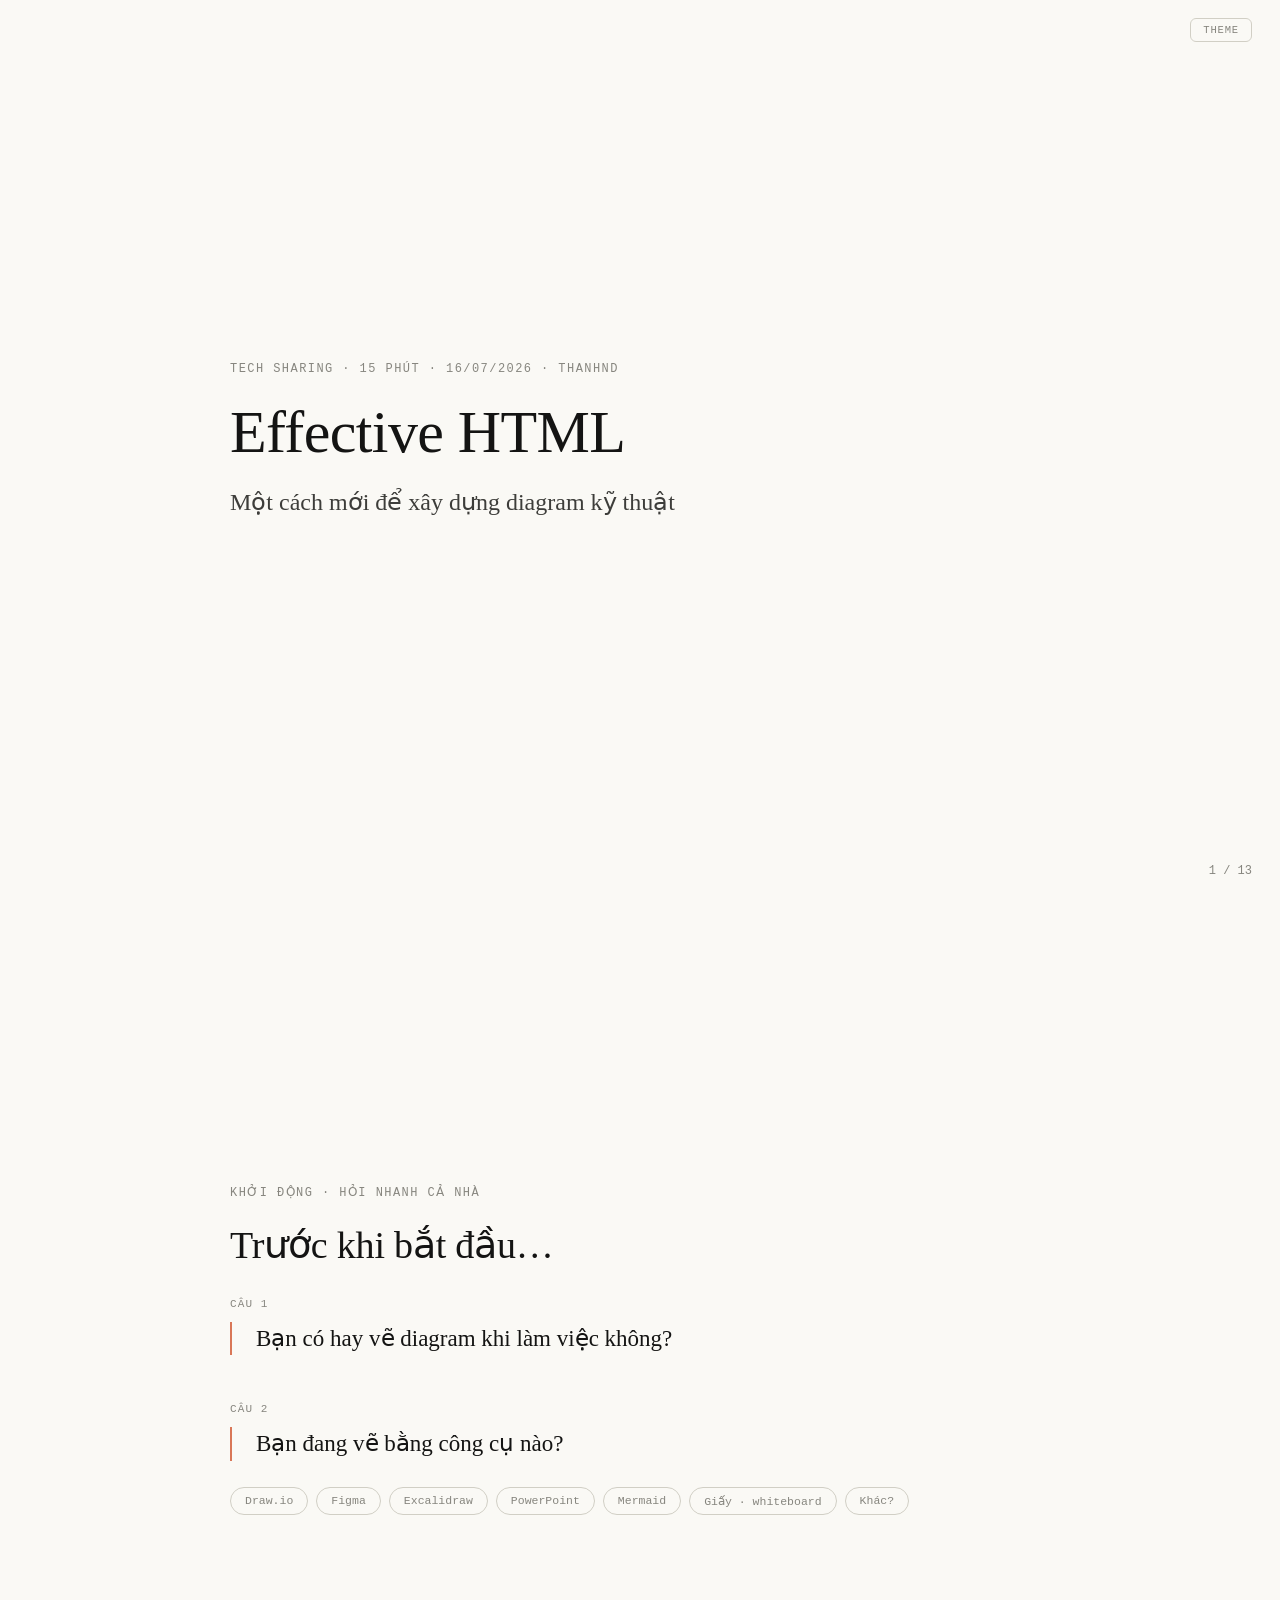
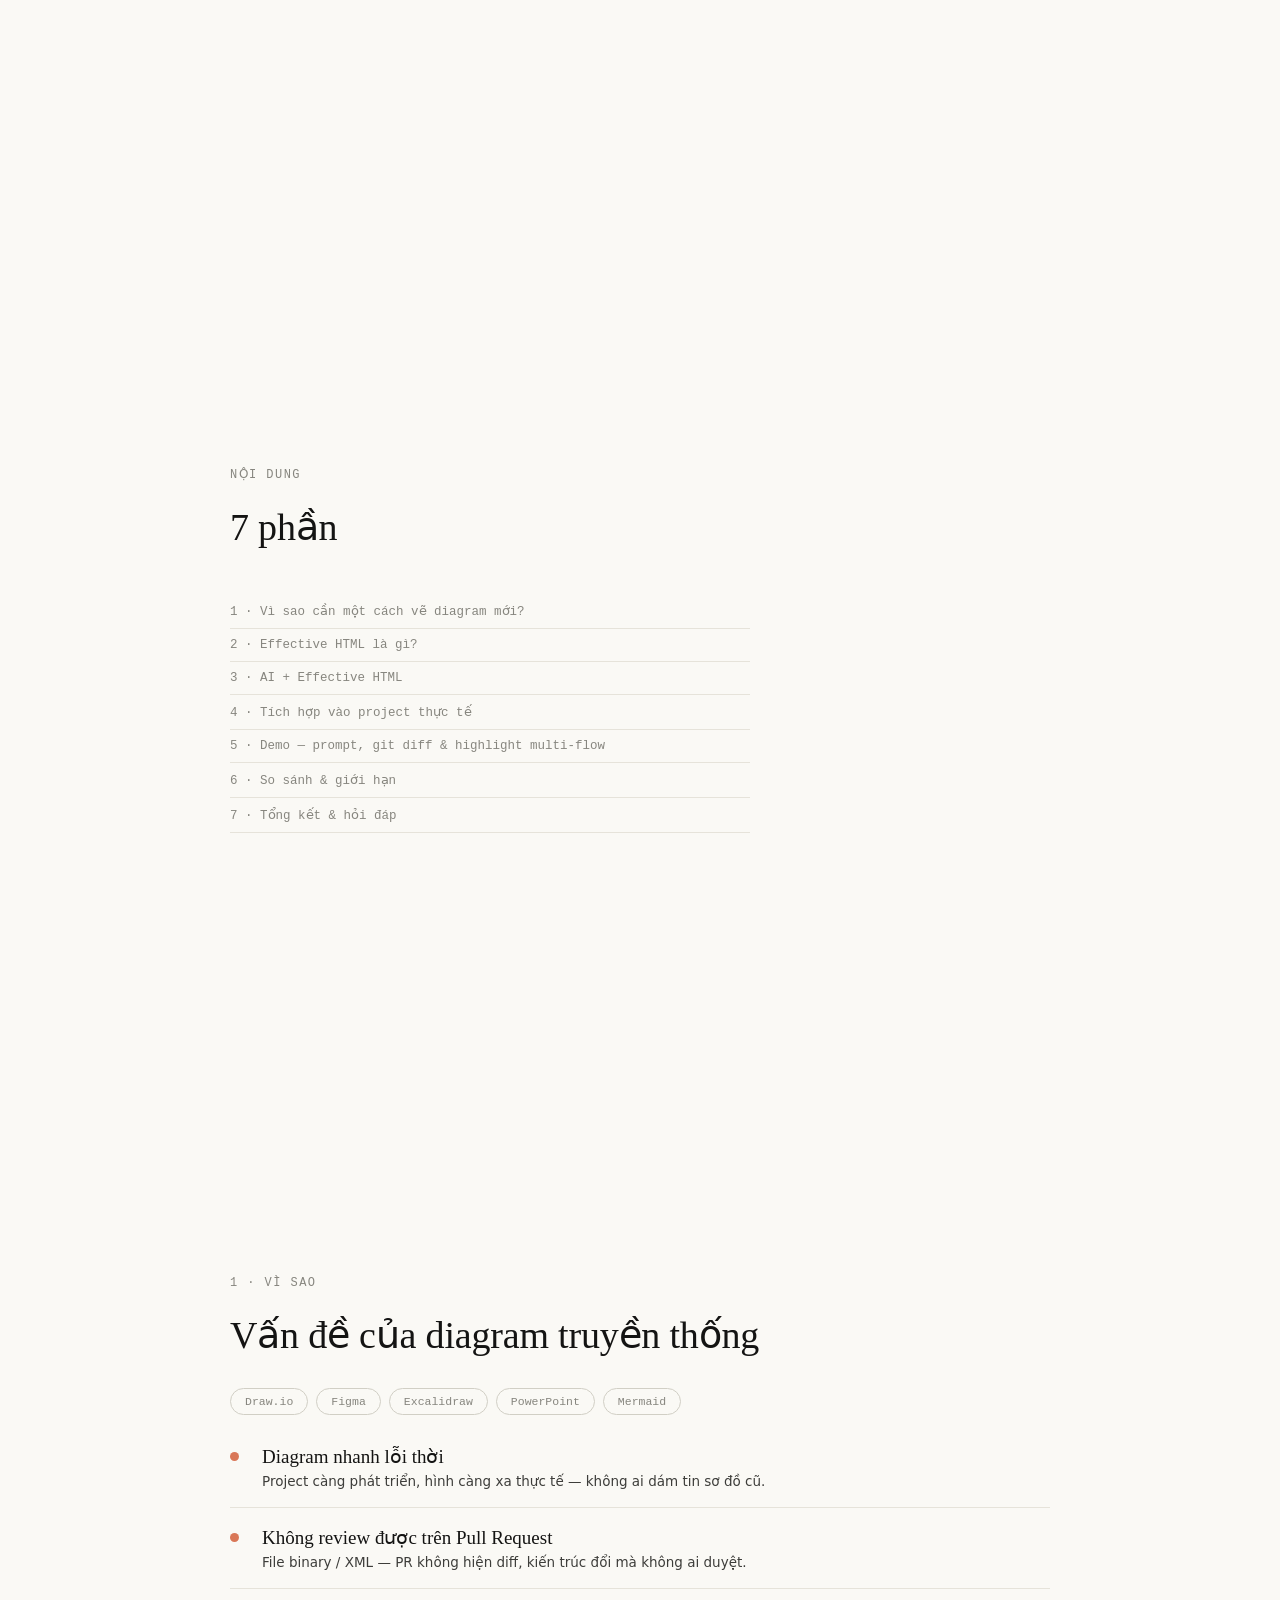
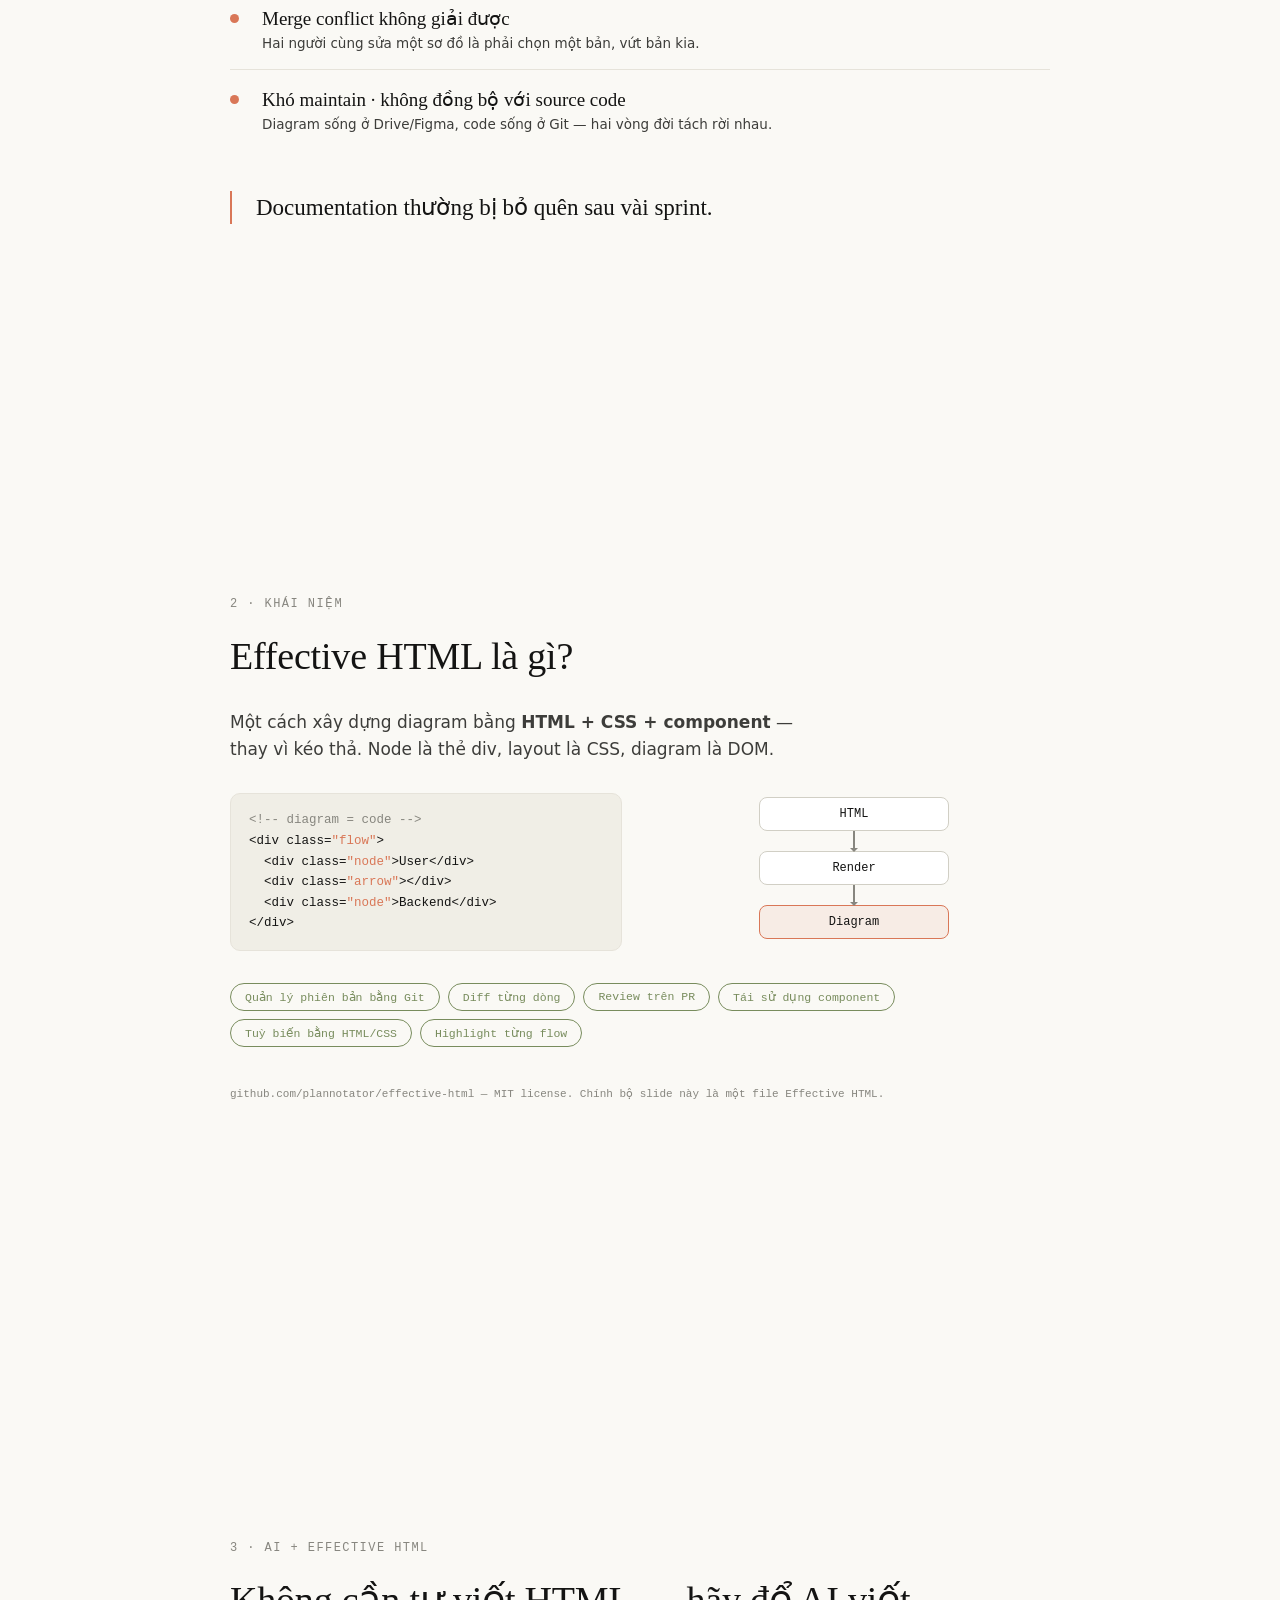
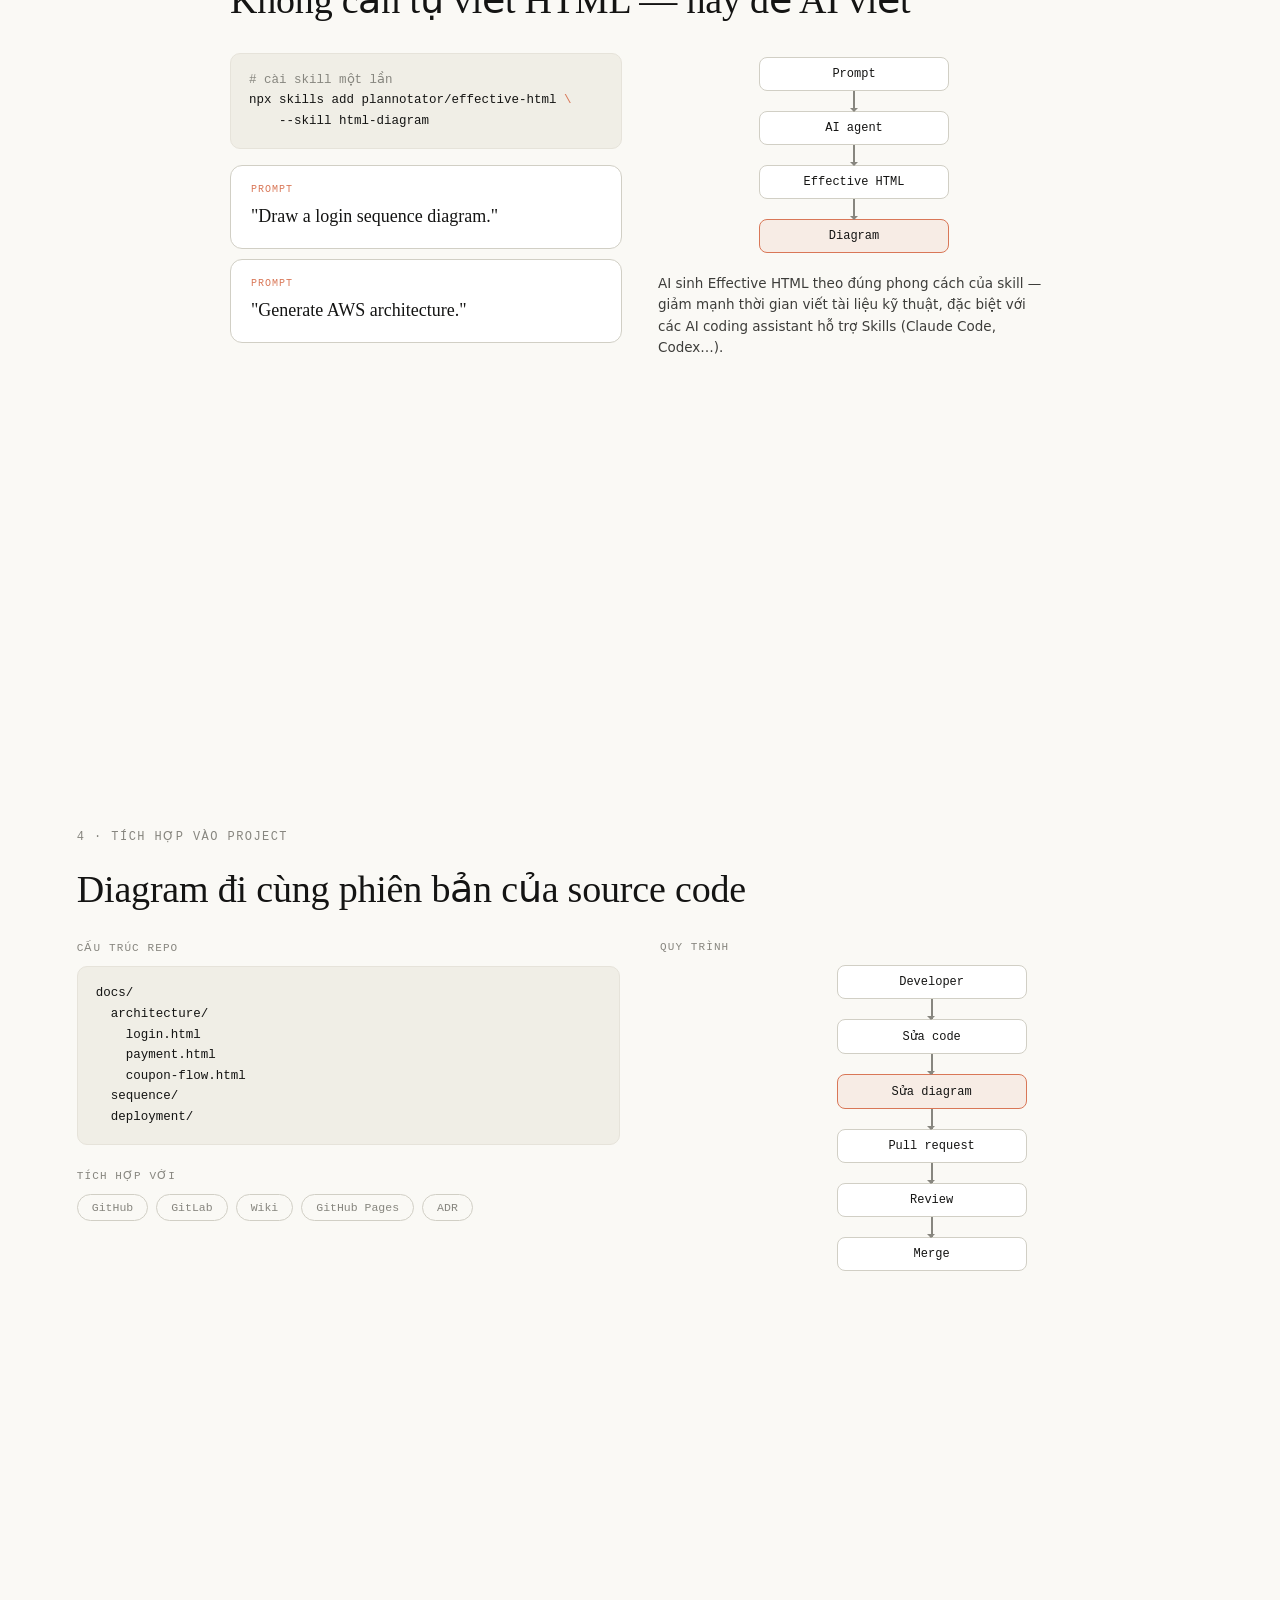
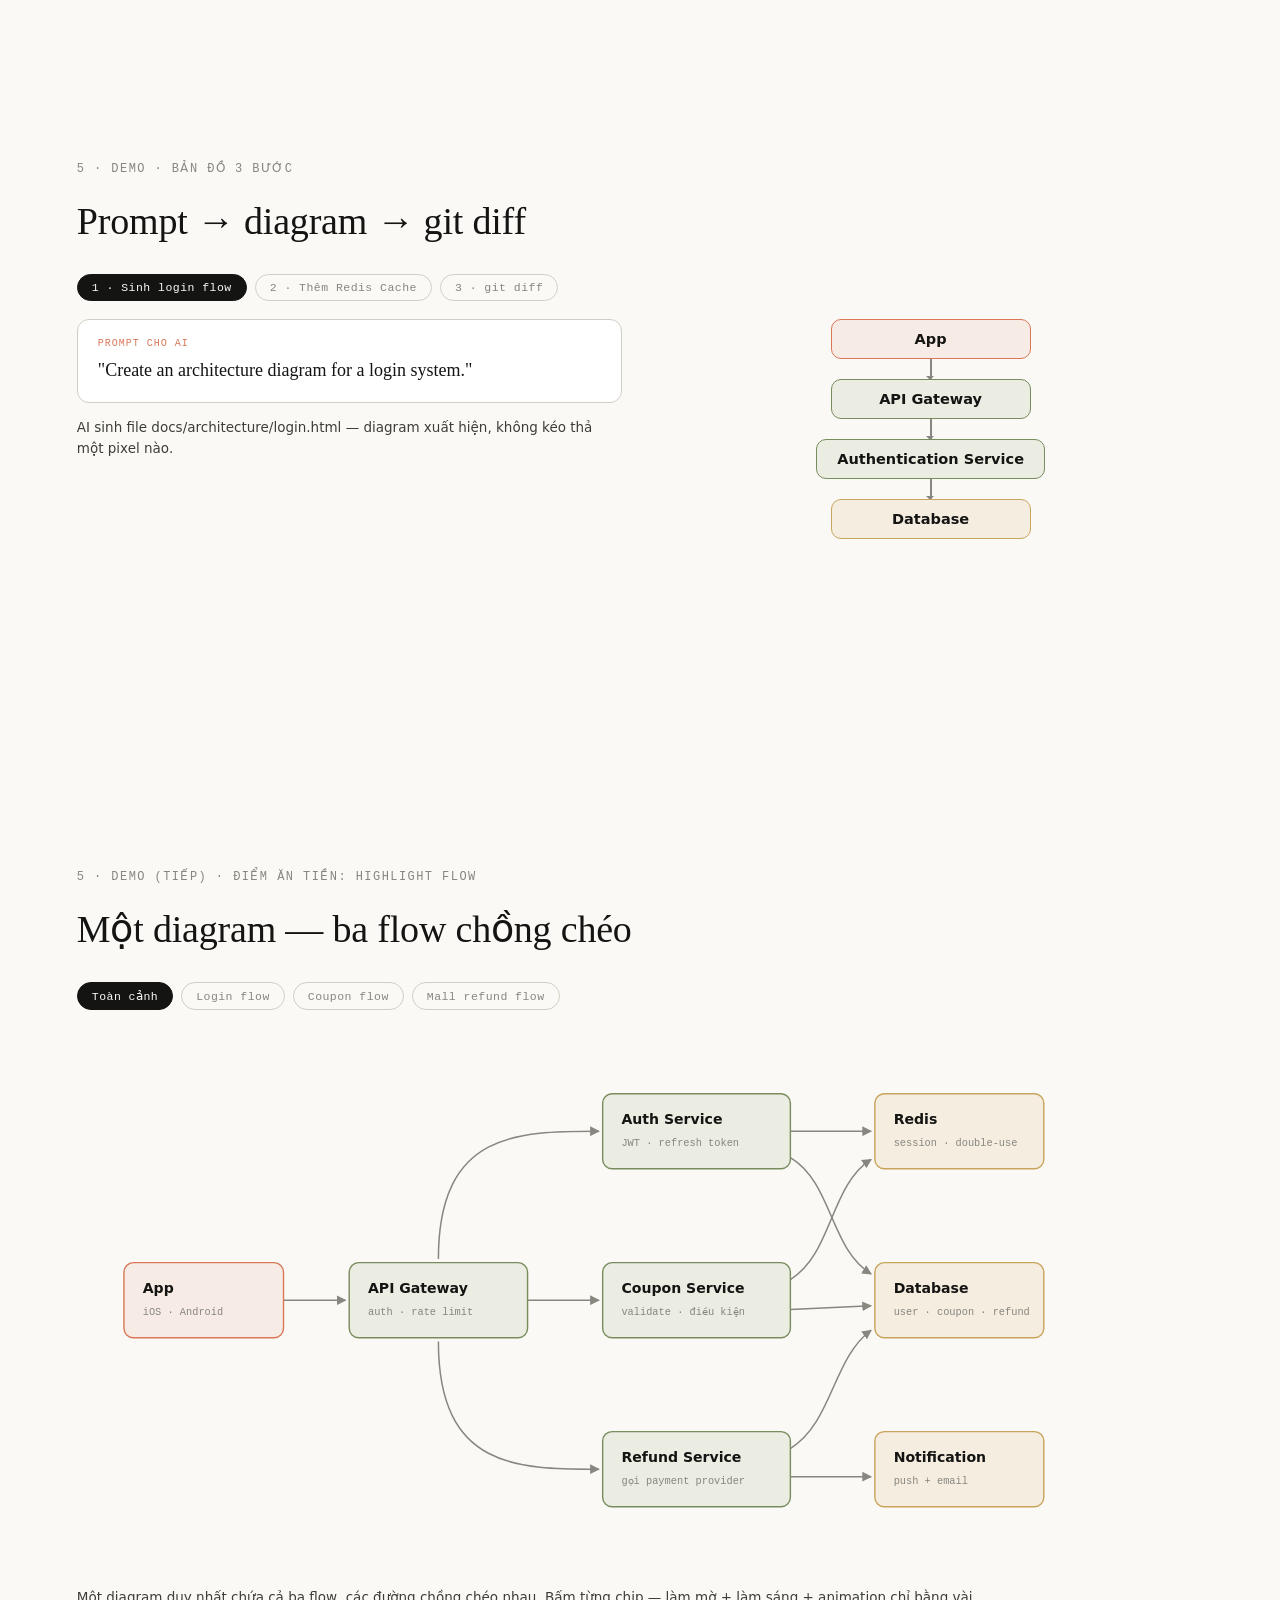
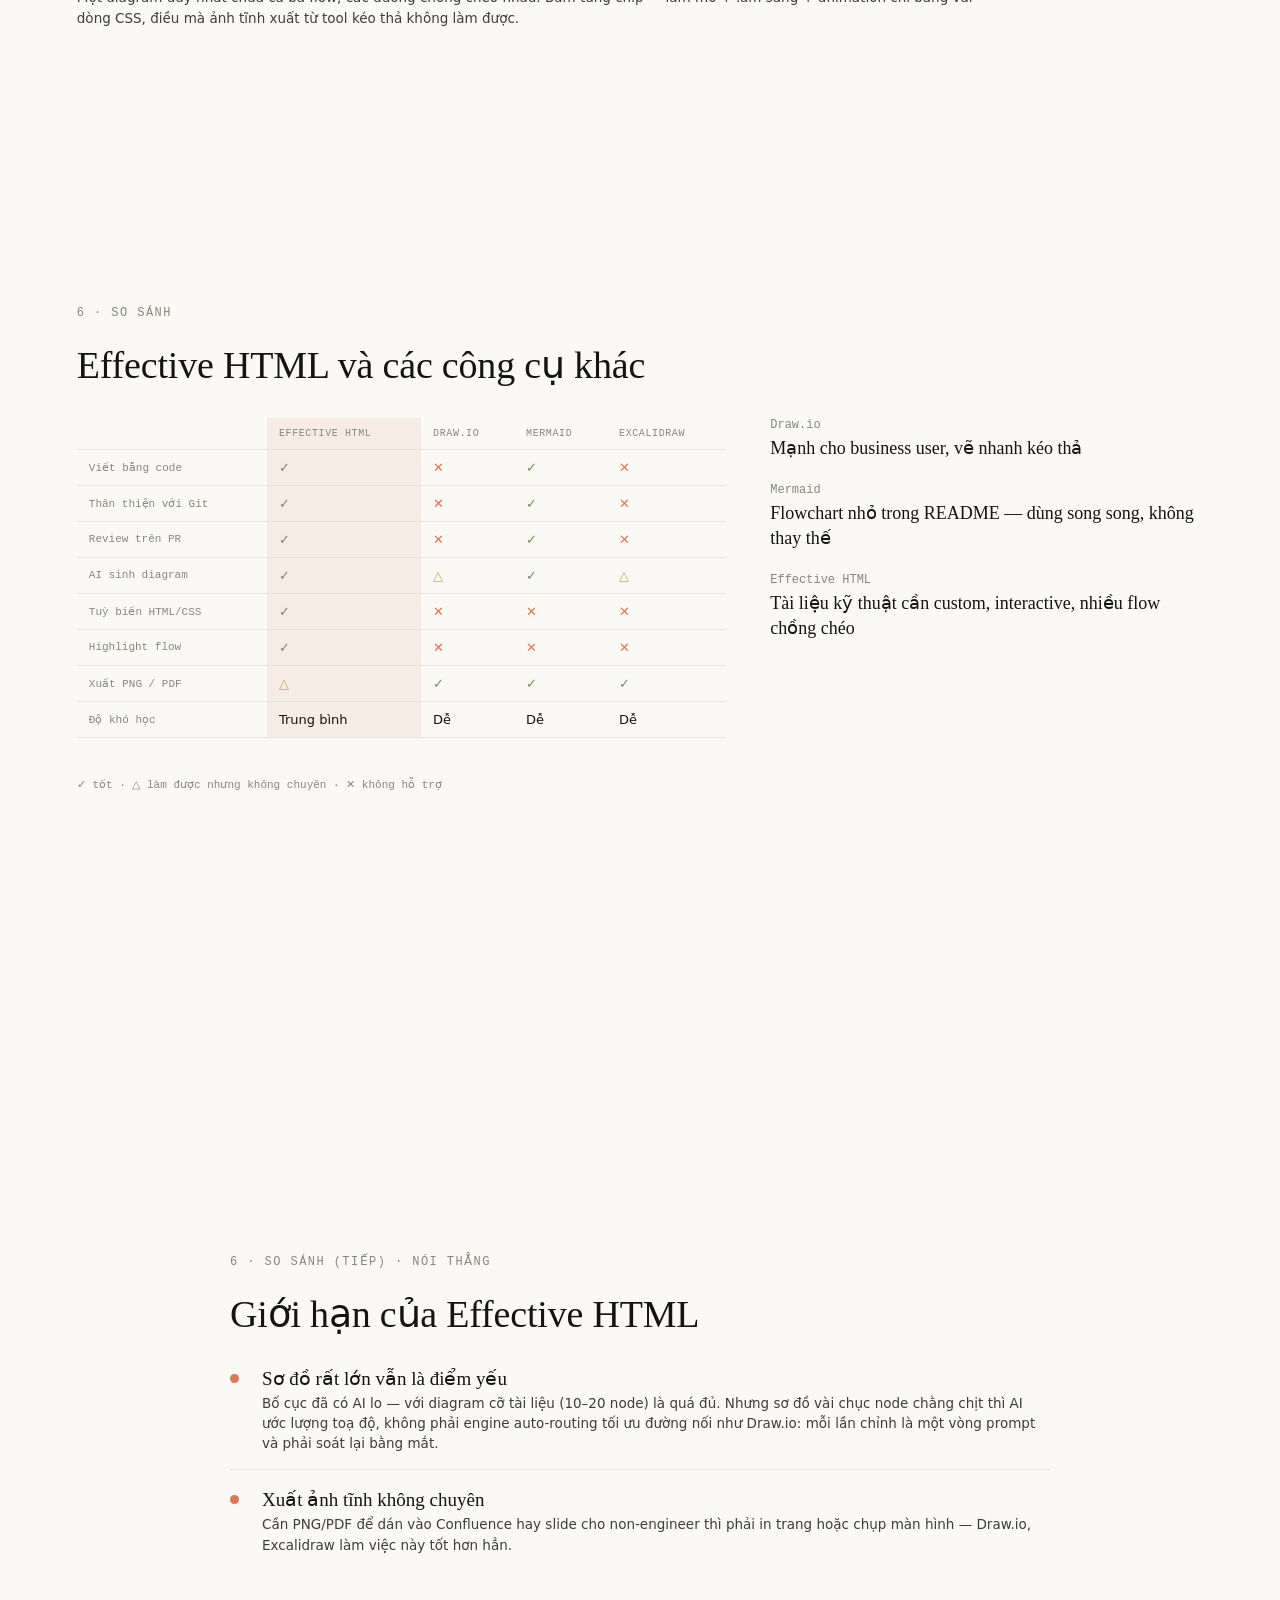
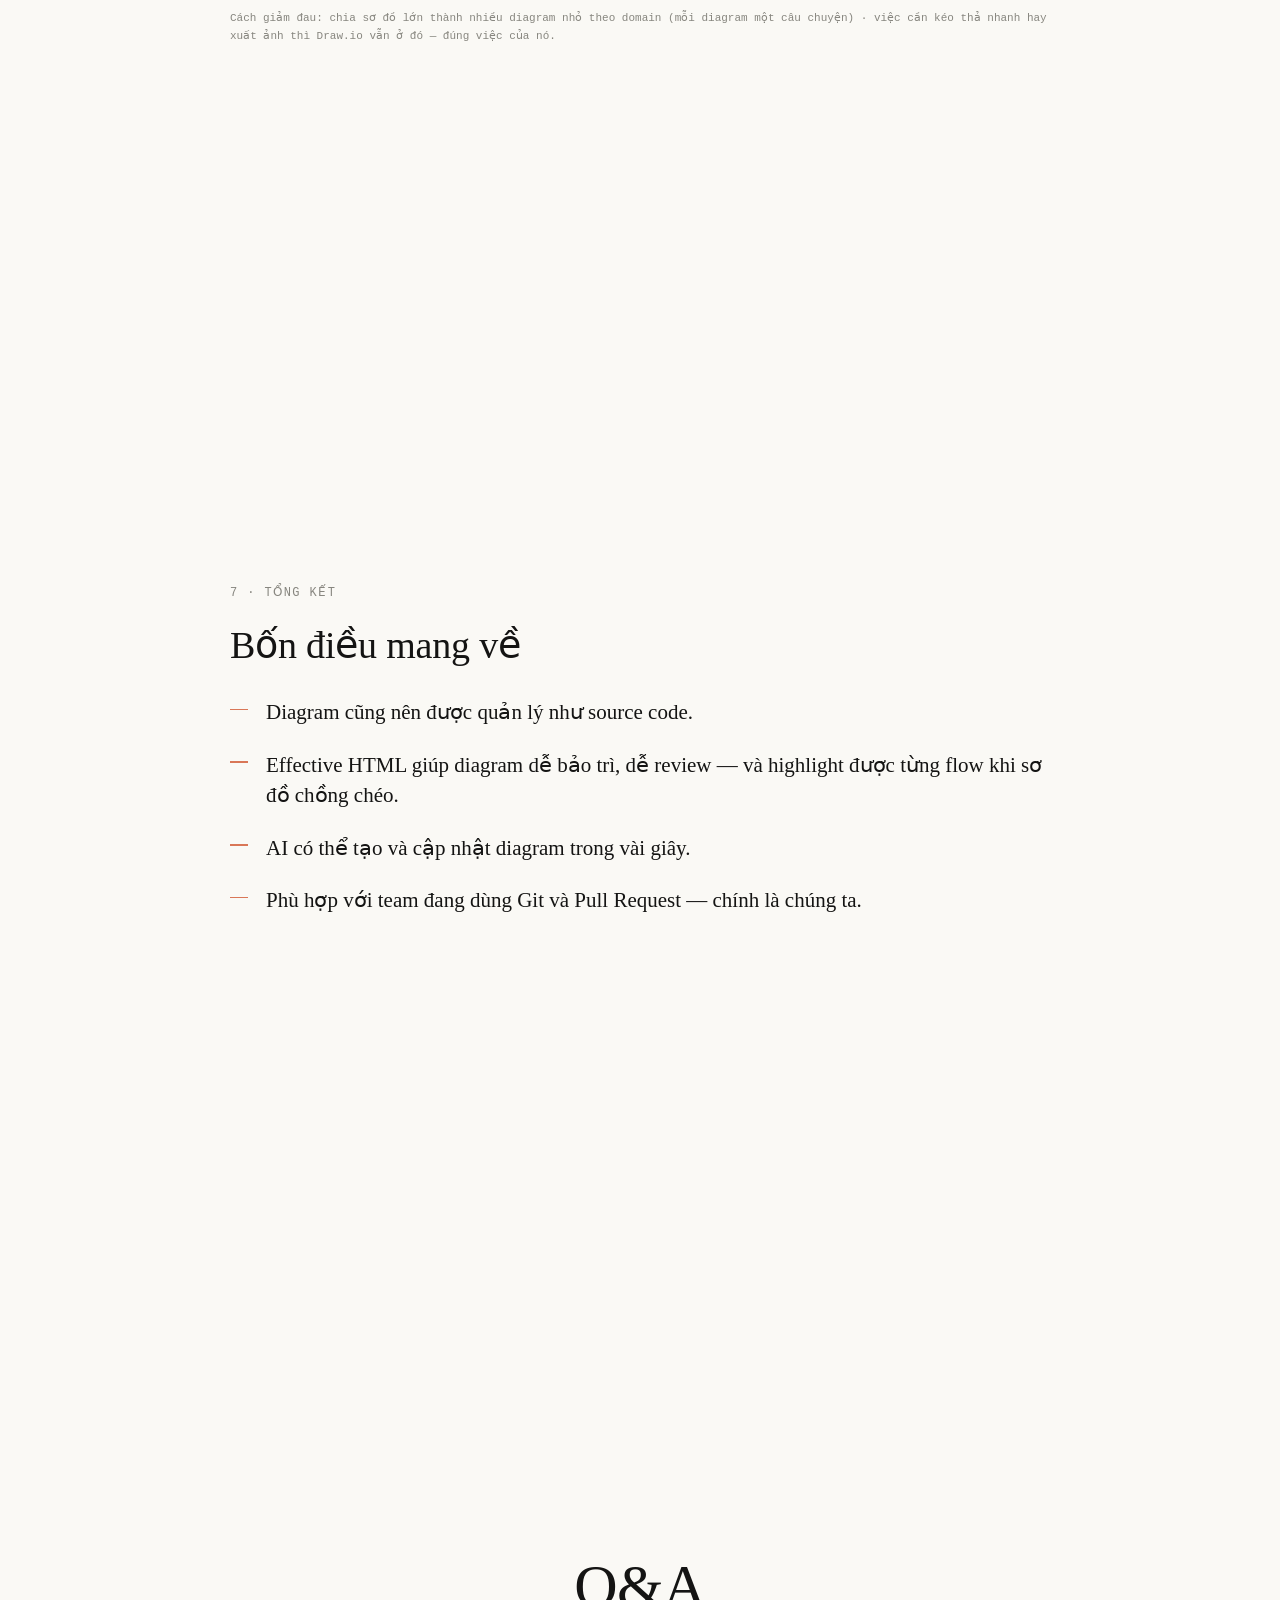
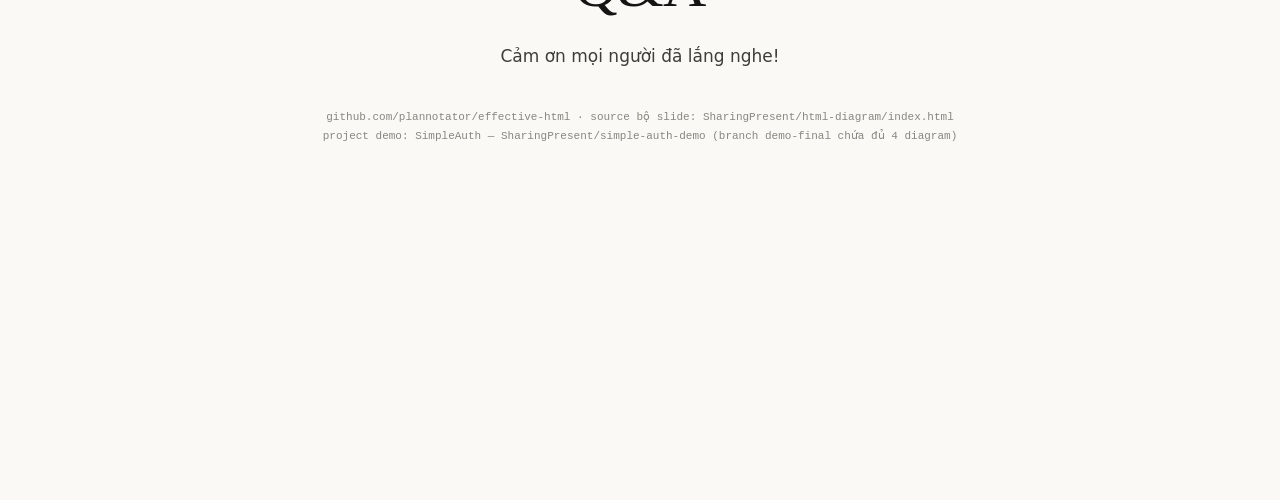
==== commit cd262ecc: "Cập nhật deck 16/07: chuyển highlight multi-flow vào cụm demo Đồng bộ agenda/numbering, soft copy Me" ====
--- a/index.html
+++ b/index.html
@@ -256,7 +256,7 @@
 <!-- ════════ 1. Title ════════ -->
 <section class="slide" id="s1">
   <div class="slide-inner">
-    <div class="eyebrow">Tech sharing · 15 phút · 07/07/2026 · ThanhND</div>
+    <div class="eyebrow">Tech sharing · 15 phút · 16/07/2026 · ThanhND</div>
     <h1>Effective HTML</h1>
     <p class="subtitle" style="font-family:var(--serif); font-size:24px; margin-bottom:16px">Một cách mới để xây dựng diagram kỹ thuật</p>
   </div>
@@ -287,16 +287,15 @@
 <section class="slide" id="s2">
   <div class="slide-inner">
     <div class="eyebrow">Nội dung</div>
-    <h2>8 phần</h2>
+    <h2>7 phần</h2>
     <ul class="agenda">
-      <li><span>1 · Khởi động — mọi người đang vẽ diagram thế nào?</span></li>
-      <li><span>2 · Vì sao cần một cách vẽ diagram mới?</span></li>
-      <li><span>3 · Effective HTML là gì?</span></li>
-      <li><span>4 · AI + Effective HTML</span></li>
-      <li><span>5 · Tích hợp vào project thực tế</span></li>
-      <li><span>6 · Demo trực tiếp</span></li>
-      <li><span>7 · So sánh &amp; giới hạn</span></li>
-      <li><span>8 · Tổng kết &amp; hỏi đáp</span></li>
+      <li><span>1 · Vì sao cần một cách vẽ diagram mới?</span></li>
+      <li><span>2 · Effective HTML là gì?</span></li>
+      <li><span>3 · AI + Effective HTML</span></li>
+      <li><span>4 · Tích hợp vào project thực tế</span></li>
+      <li><span>5 · Demo — prompt, git diff &amp; highlight multi-flow</span></li>
+      <li><span>6 · So sánh &amp; giới hạn</span></li>
+      <li><span>7 · Tổng kết &amp; hỏi đáp</span></li>
     </ul>
   </div>
 </section>
@@ -368,7 +367,7 @@
       <span class="pill ok">Diff từng dòng</span>
       <span class="pill ok">Review trên PR</span>
       <span class="pill ok">Tái sử dụng component</span>
-      <span class="pill ok">Tuỳ biến không giới hạn</span>
+      <span class="pill ok">Tuỳ biến bằng HTML/CSS</span>
       <span class="pill ok">Highlight từng flow</span>
     </div>
     <div class="footnote">github.com/plannotator/effective-html — MIT license. Chính bộ slide này là một file Effective HTML.</div>
@@ -460,7 +459,7 @@
 <!-- ════════ 6. Live demo ════════ -->
 <section class="slide wide" id="s6">
   <div class="slide-inner">
-    <div class="eyebrow">5 · Demo trực tiếp · kịch bản 3 bước</div>
+    <div class="eyebrow">5 · Demo · bản đồ 3 bước</div>
     <h2>Prompt → diagram → git diff</h2>
     <div class="chips" id="demochips">
       <button class="chip on" data-s="gen">1 · Sinh login flow</button>
@@ -477,65 +476,10 @@
   </div>
 </section>
 
-<!-- ════════ 7. Comparison ════════ -->
-<section class="slide wide" id="s7">
-  <div class="slide-inner">
-    <div class="eyebrow">6 · So sánh</div>
-    <h2>Effective HTML và các công cụ khác</h2>
-    <div class="cmp-wrap">
-      <table class="cmp">
-        <thead>
-          <tr><th></th><th class="hl">Effective HTML</th><th>Draw.io</th><th>Mermaid</th><th>Excalidraw</th></tr>
-        </thead>
-        <tbody>
-          <tr><td>Viết bằng code</td><td class="hl yes">✓</td><td class="no">✕</td><td class="yes">✓</td><td class="no">✕</td></tr>
-          <tr><td>Thân thiện với Git</td><td class="hl yes">✓</td><td class="no">✕</td><td class="yes">✓</td><td class="no">✕</td></tr>
-          <tr><td>Review trên PR</td><td class="hl yes">✓</td><td class="no">✕</td><td class="yes">✓</td><td class="no">✕</td></tr>
-          <tr><td>AI sinh diagram</td><td class="hl yes">✓</td><td class="part">△</td><td class="yes">✓</td><td class="part">△</td></tr>
-          <tr><td>Tuỳ biến HTML/CSS</td><td class="hl yes">✓</td><td class="no">✕</td><td class="no">✕</td><td class="no">✕</td></tr>
-          <tr><td>Highlight flow</td><td class="hl yes">✓</td><td class="no">✕</td><td class="no">✕</td><td class="no">✕</td></tr>
-          <tr><td>Xuất PNG / PDF</td><td class="hl part">△</td><td class="yes">✓</td><td class="yes">✓</td><td class="yes">✓</td></tr>
-          <tr><td>Độ khó học</td><td class="hl">Trung bình</td><td>Dễ</td><td>Dễ</td><td>Dễ</td></tr>
-        </tbody>
-      </table>
-      <ul class="sum-list">
-        <li><div class="st">Draw.io</div><div class="sd">Mạnh cho business user, vẽ nhanh kéo thả</div></li>
-        <li><div class="st">Mermaid</div><div class="sd">Mạnh cho flowchart đơn giản trong README</div></li>
-        <li><div class="st">Effective HTML</div><div class="sd">Mạnh cho tài liệu kỹ thuật của engineer</div></li>
-      </ul>
-    </div>
-    <div class="footnote">✓ tốt · △ làm được nhưng không chuyên · ✕ không hỗ trợ</div>
-  </div>
-</section>
-
-<!-- ════════ 8b. Giới hạn ════════ -->
-<section class="slide" id="s8b">
-  <div class="slide-inner">
-    <div class="eyebrow">6 · So sánh (tiếp) · nói thẳng</div>
-    <h2>Giới hạn của Effective HTML</h2>
-    <ul class="prob-list">
-      <li class="prob-item">
-        <span class="prob-dot"></span>
-        <div><div class="prob-title">Sơ đồ rất lớn vẫn là điểm yếu</div>
-        <div class="prob-desc">Bố cục đã có AI lo — với diagram cỡ tài liệu (10–20 node) là quá đủ. Nhưng sơ đồ vài chục node chằng chịt thì AI ước lượng toạ độ, không phải engine auto-routing tối ưu đường nối như Draw.io: mỗi lần chỉnh là một vòng prompt và phải soát lại bằng mắt.</div></div>
-      </li>
-      <li class="prob-item">
-        <span class="prob-dot"></span>
-        <div><div class="prob-title">Xuất ảnh tĩnh không chuyên</div>
-        <div class="prob-desc">Cần PNG/PDF để dán vào Confluence hay slide cho non-engineer thì phải in trang hoặc chụp màn hình — Draw.io, Excalidraw làm việc này tốt hơn hẳn.</div></div>
-      </li>
-    </ul>
-    <div class="footnote">
-      Cách giảm đau: chia sơ đồ lớn thành nhiều diagram nhỏ theo domain (mỗi diagram một câu chuyện) ·
-      việc cần kéo thả nhanh hay xuất ảnh thì Draw.io vẫn ở đó — đúng việc của nó.
-    </div>
-  </div>
-</section>
-
-<!-- ════════ 10. Real examples: 1 diagram, nhiều flow chồng chéo ════════ -->
+<!-- ════════ 6b. Điểm ăn tiền: highlight multi-flow (ngay trong cụm demo) ════════ -->
 <section class="slide wide" id="s10">
   <div class="slide-inner">
-    <div class="eyebrow">Ví dụ thực tế · điểm ăn tiền: highlight flow</div>
+    <div class="eyebrow">5 · Demo (tiếp) · điểm ăn tiền: highlight flow</div>
     <h2>Một diagram — ba flow chồng chéo</h2>
     <div class="chips" id="flowchips">
       <button class="chip on" data-f="all">Toàn cảnh</button>
@@ -611,6 +555,61 @@
   </div>
 </section>
 
+<!-- ════════ 7. Comparison ════════ -->
+<section class="slide wide" id="s7">
+  <div class="slide-inner">
+    <div class="eyebrow">6 · So sánh</div>
+    <h2>Effective HTML và các công cụ khác</h2>
+    <div class="cmp-wrap">
+      <table class="cmp">
+        <thead>
+          <tr><th></th><th class="hl">Effective HTML</th><th>Draw.io</th><th>Mermaid</th><th>Excalidraw</th></tr>
+        </thead>
+        <tbody>
+          <tr><td>Viết bằng code</td><td class="hl yes">✓</td><td class="no">✕</td><td class="yes">✓</td><td class="no">✕</td></tr>
+          <tr><td>Thân thiện với Git</td><td class="hl yes">✓</td><td class="no">✕</td><td class="yes">✓</td><td class="no">✕</td></tr>
+          <tr><td>Review trên PR</td><td class="hl yes">✓</td><td class="no">✕</td><td class="yes">✓</td><td class="no">✕</td></tr>
+          <tr><td>AI sinh diagram</td><td class="hl yes">✓</td><td class="part">△</td><td class="yes">✓</td><td class="part">△</td></tr>
+          <tr><td>Tuỳ biến HTML/CSS</td><td class="hl yes">✓</td><td class="no">✕</td><td class="no">✕</td><td class="no">✕</td></tr>
+          <tr><td>Highlight flow</td><td class="hl yes">✓</td><td class="no">✕</td><td class="no">✕</td><td class="no">✕</td></tr>
+          <tr><td>Xuất PNG / PDF</td><td class="hl part">△</td><td class="yes">✓</td><td class="yes">✓</td><td class="yes">✓</td></tr>
+          <tr><td>Độ khó học</td><td class="hl">Trung bình</td><td>Dễ</td><td>Dễ</td><td>Dễ</td></tr>
+        </tbody>
+      </table>
+      <ul class="sum-list">
+        <li><div class="st">Draw.io</div><div class="sd">Mạnh cho business user, vẽ nhanh kéo thả</div></li>
+        <li><div class="st">Mermaid</div><div class="sd">Flowchart nhỏ trong README — dùng song song, không thay thế</div></li>
+        <li><div class="st">Effective HTML</div><div class="sd">Tài liệu kỹ thuật cần custom, interactive, nhiều flow chồng chéo</div></li>
+      </ul>
+    </div>
+    <div class="footnote">✓ tốt · △ làm được nhưng không chuyên · ✕ không hỗ trợ</div>
+  </div>
+</section>
+
+<!-- ════════ 8b. Giới hạn ════════ -->
+<section class="slide" id="s8b">
+  <div class="slide-inner">
+    <div class="eyebrow">6 · So sánh (tiếp) · nói thẳng</div>
+    <h2>Giới hạn của Effective HTML</h2>
+    <ul class="prob-list">
+      <li class="prob-item">
+        <span class="prob-dot"></span>
+        <div><div class="prob-title">Sơ đồ rất lớn vẫn là điểm yếu</div>
+        <div class="prob-desc">Bố cục đã có AI lo — với diagram cỡ tài liệu (10–20 node) là quá đủ. Nhưng sơ đồ vài chục node chằng chịt thì AI ước lượng toạ độ, không phải engine auto-routing tối ưu đường nối như Draw.io: mỗi lần chỉnh là một vòng prompt và phải soát lại bằng mắt.</div></div>
+      </li>
+      <li class="prob-item">
+        <span class="prob-dot"></span>
+        <div><div class="prob-title">Xuất ảnh tĩnh không chuyên</div>
+        <div class="prob-desc">Cần PNG/PDF để dán vào Confluence hay slide cho non-engineer thì phải in trang hoặc chụp màn hình — Draw.io, Excalidraw làm việc này tốt hơn hẳn.</div></div>
+      </li>
+    </ul>
+    <div class="footnote">
+      Cách giảm đau: chia sơ đồ lớn thành nhiều diagram nhỏ theo domain (mỗi diagram một câu chuyện) ·
+      việc cần kéo thả nhanh hay xuất ảnh thì Draw.io vẫn ở đó — đúng việc của nó.
+    </div>
+  </div>
+</section>
+
 <!-- ════════ 11. Takeaways ════════ -->
 <section class="slide" id="s11">
   <div class="slide-inner">
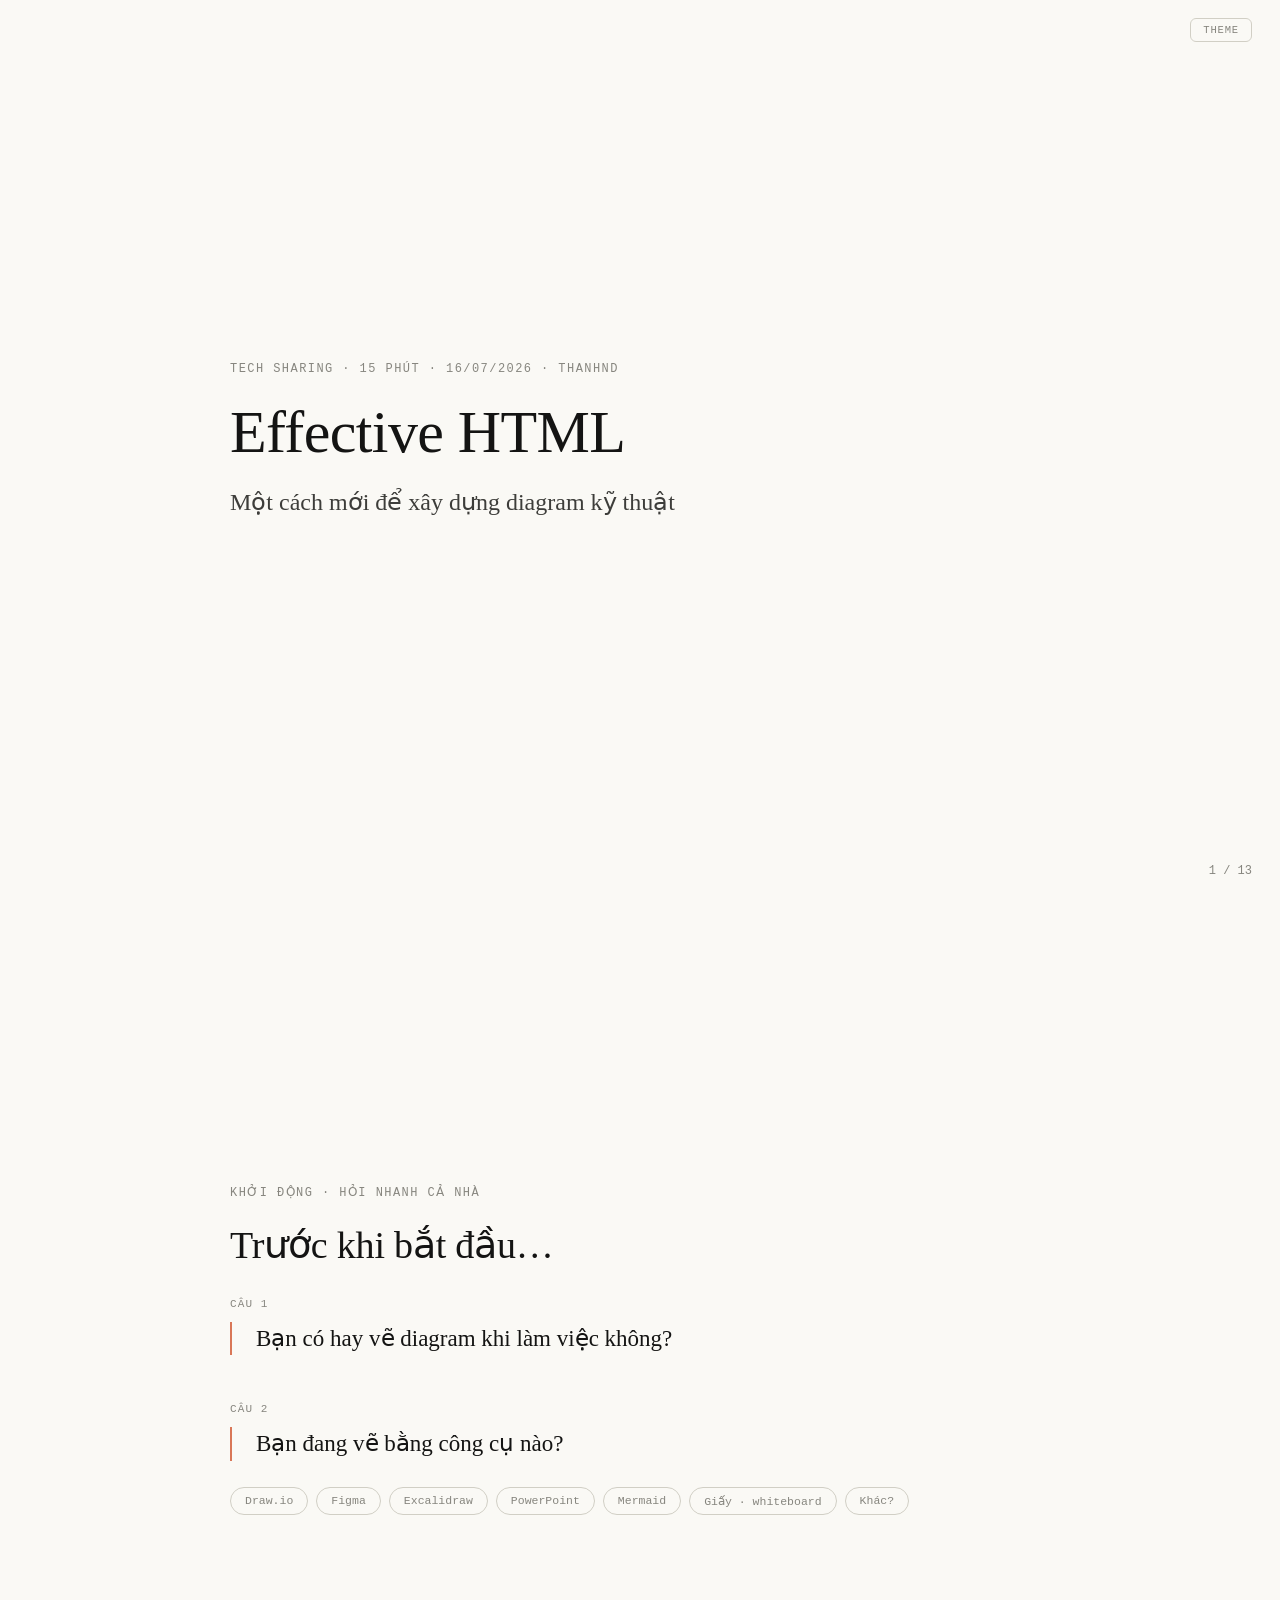
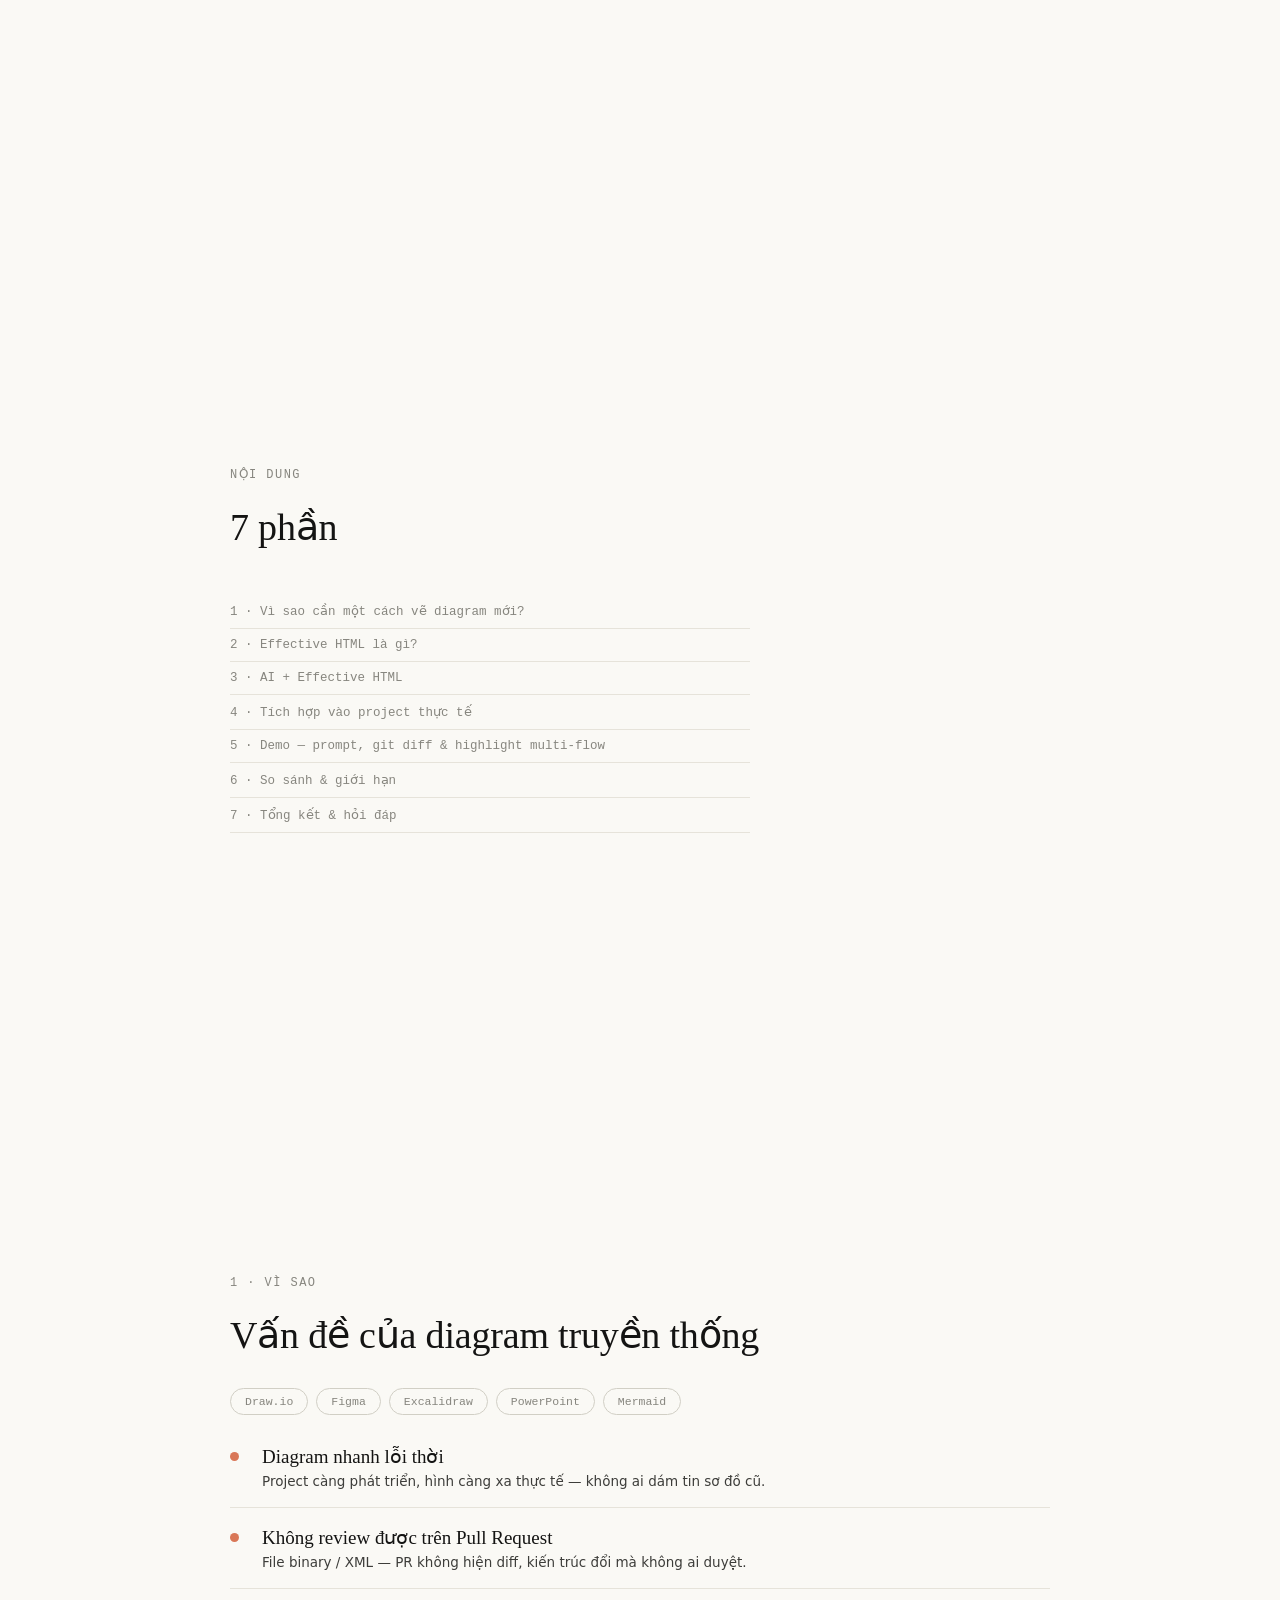
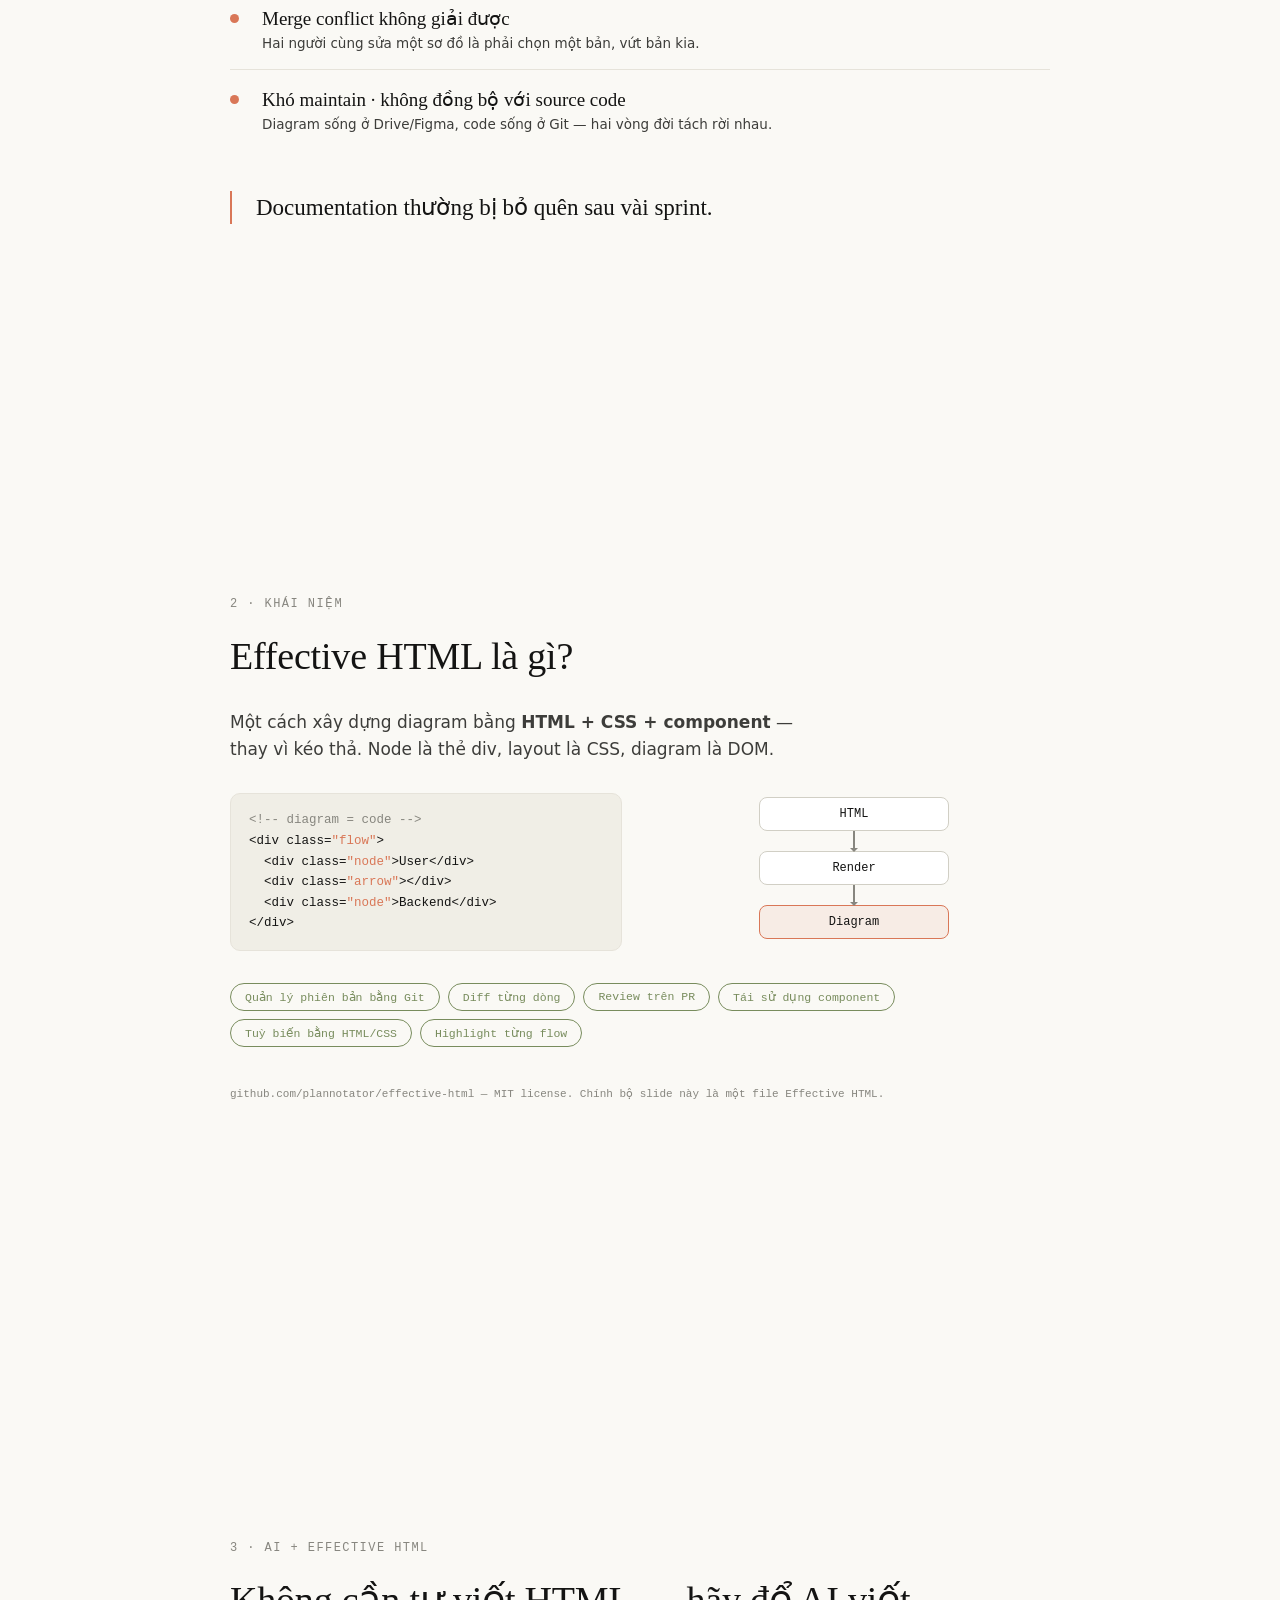
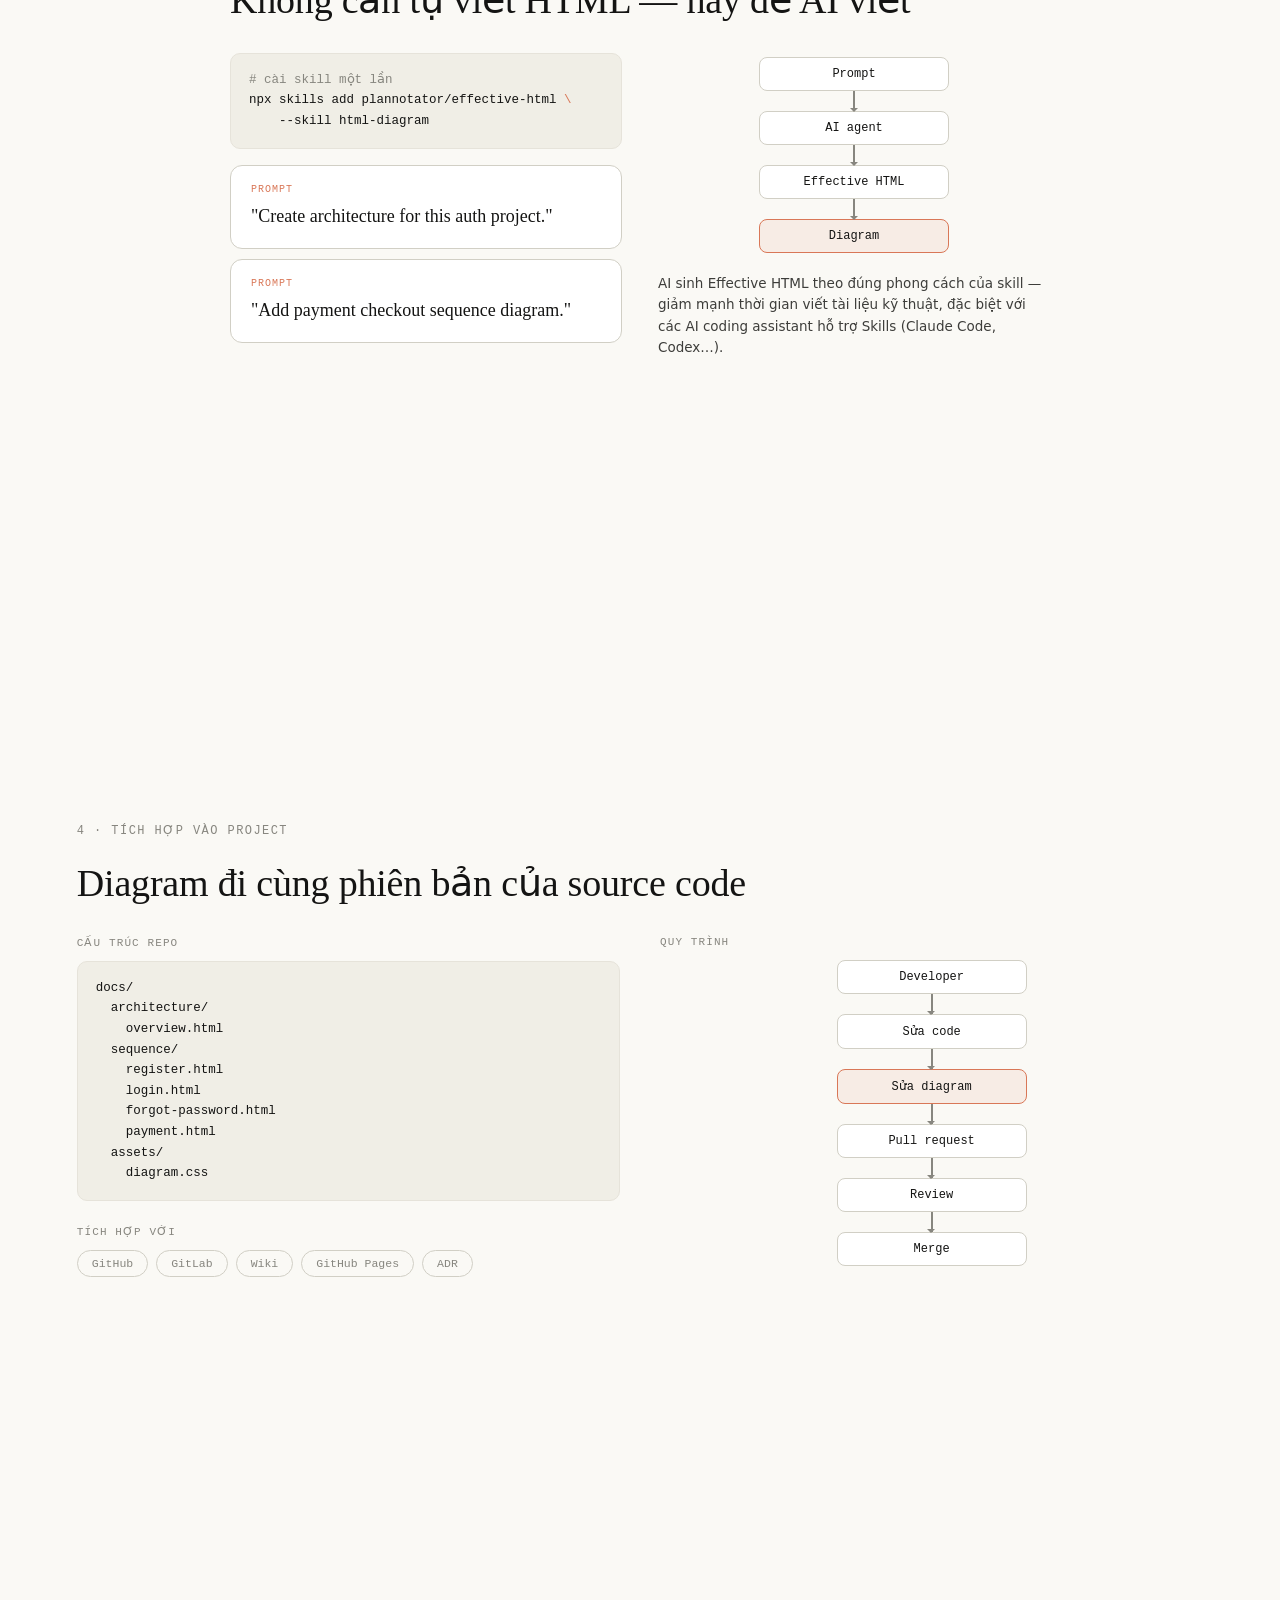
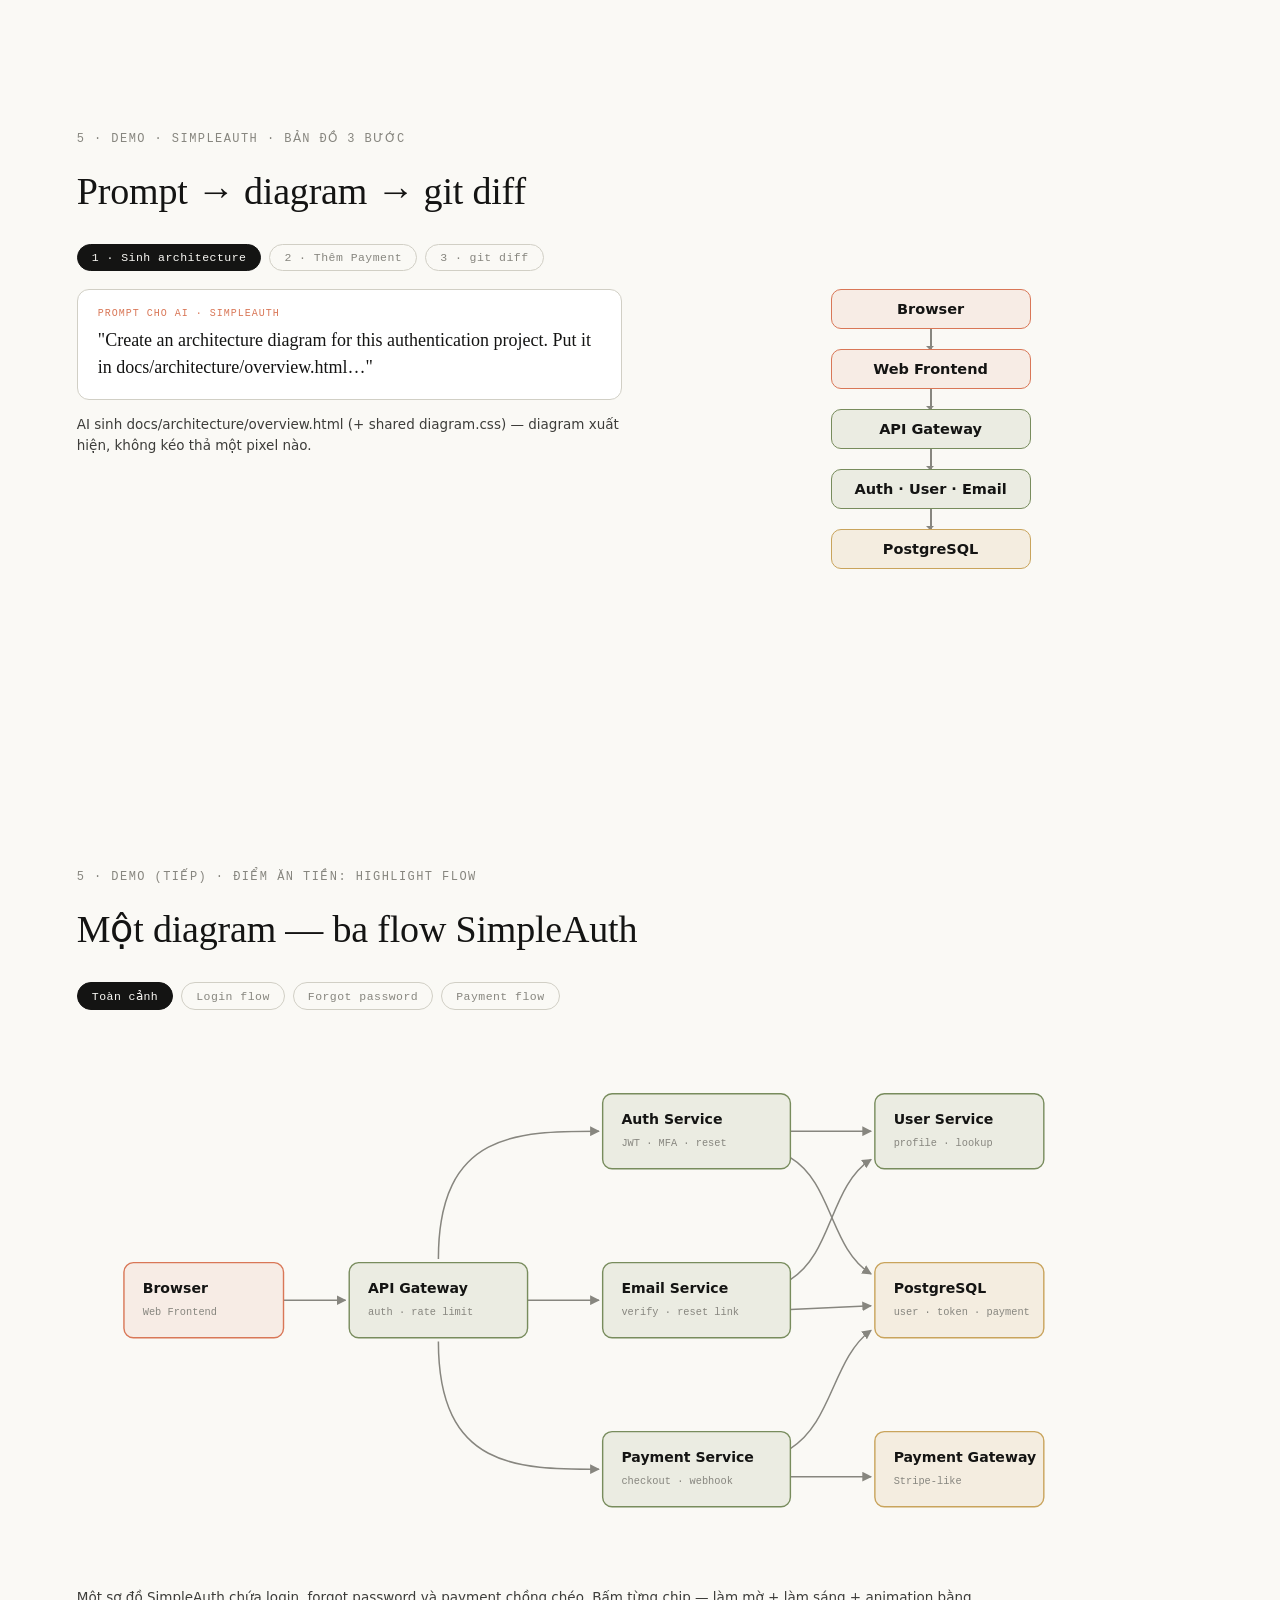
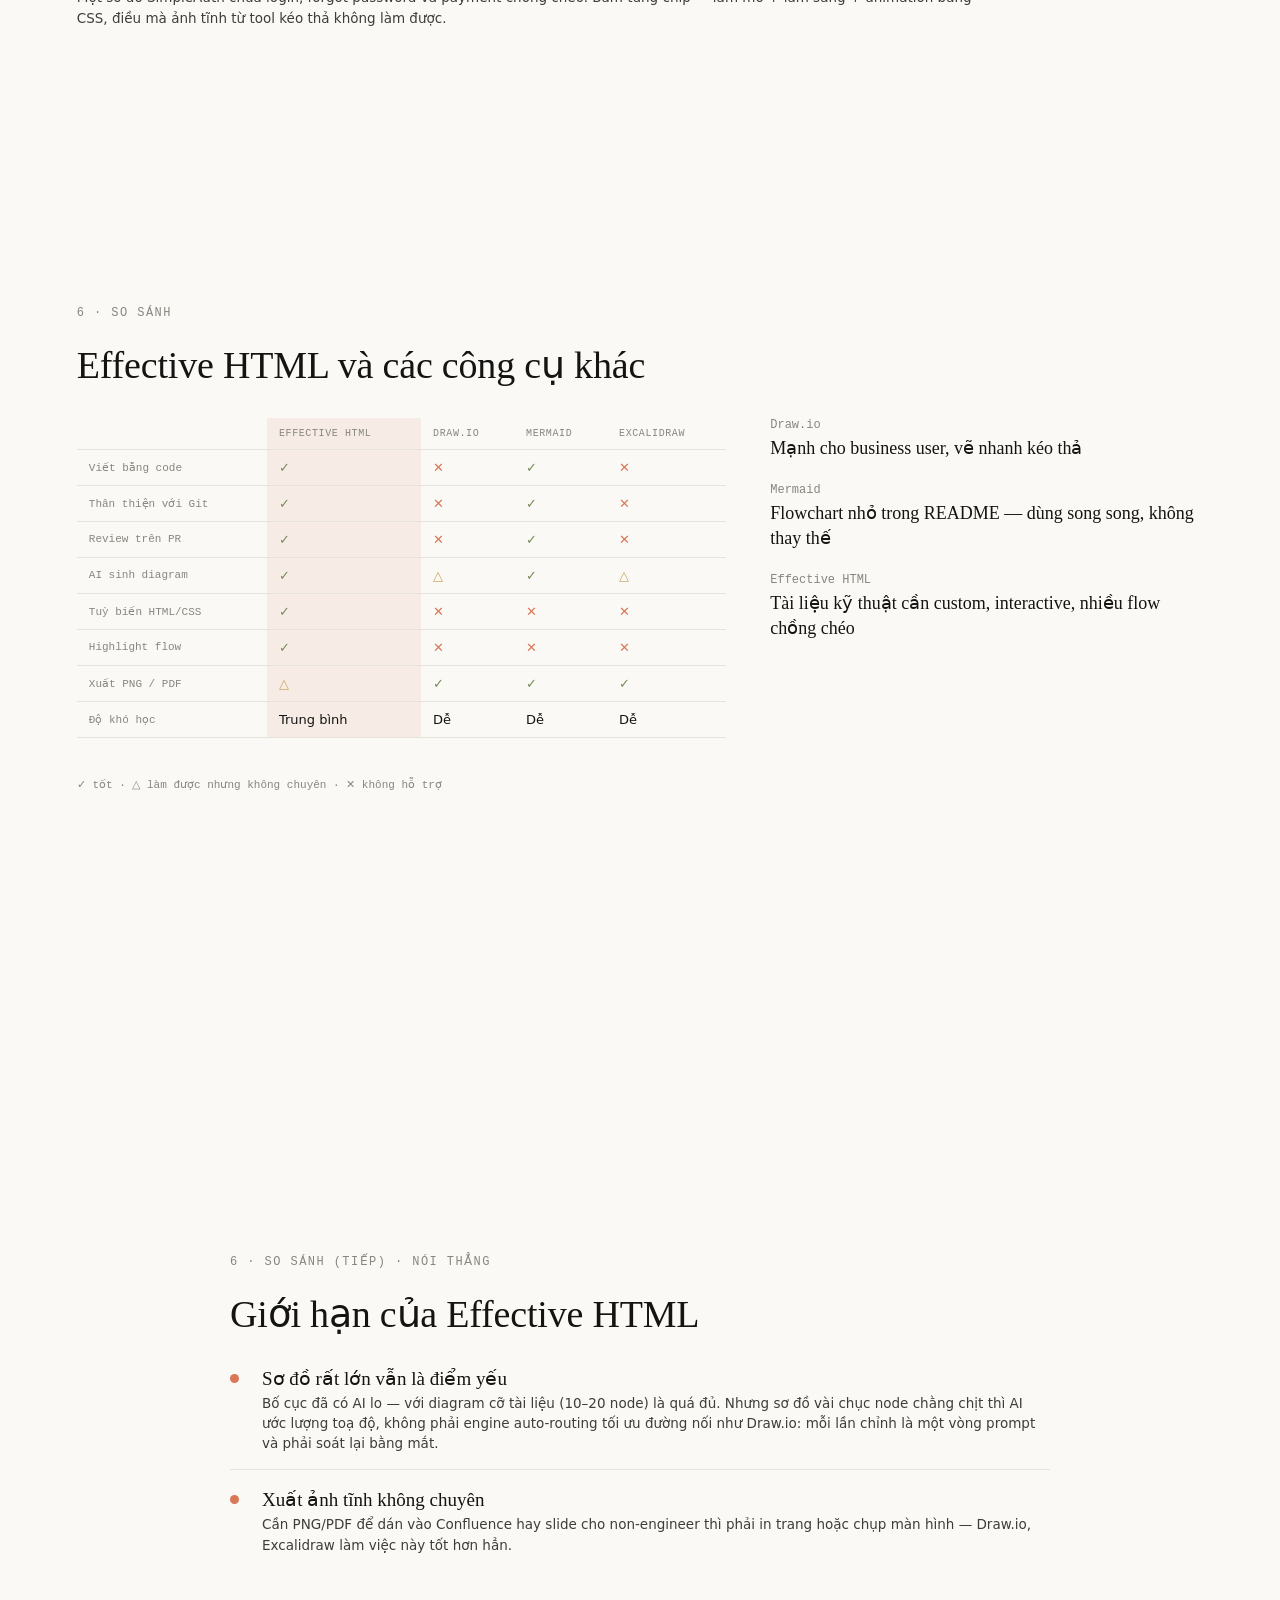
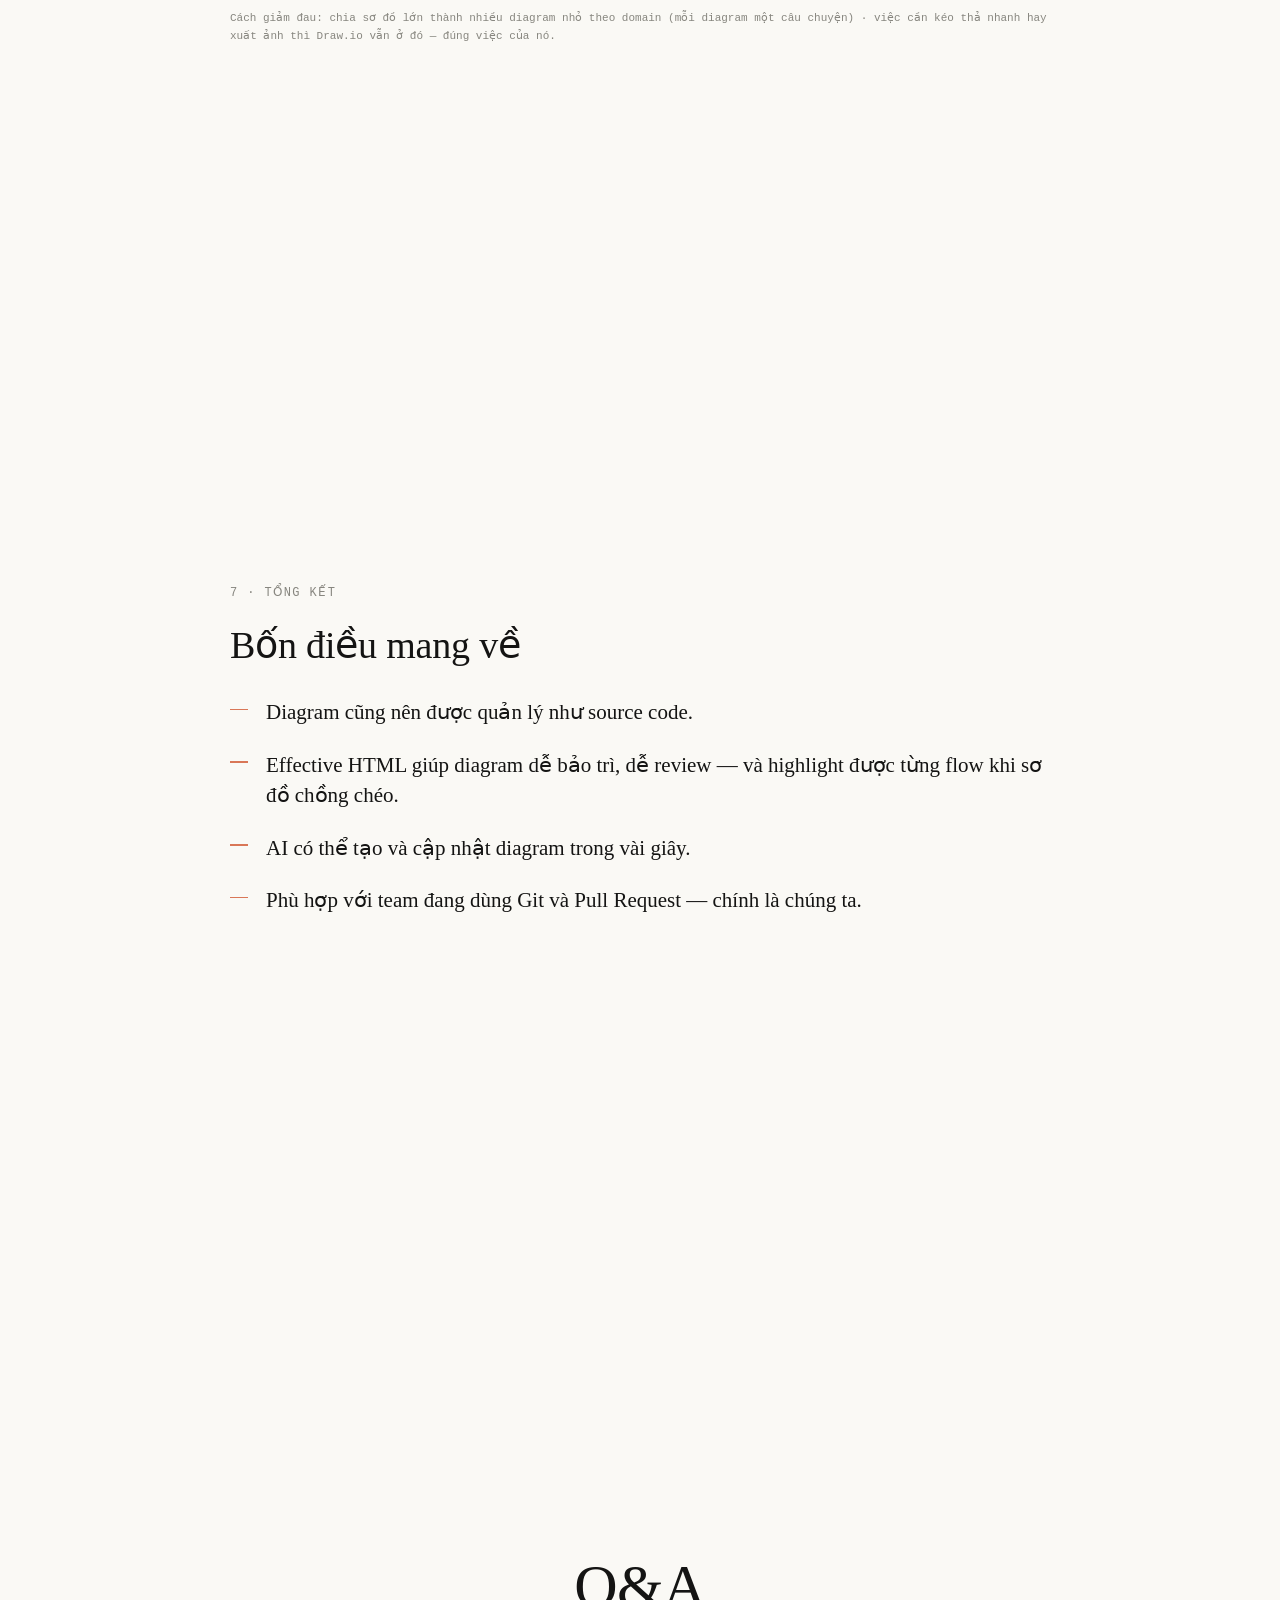
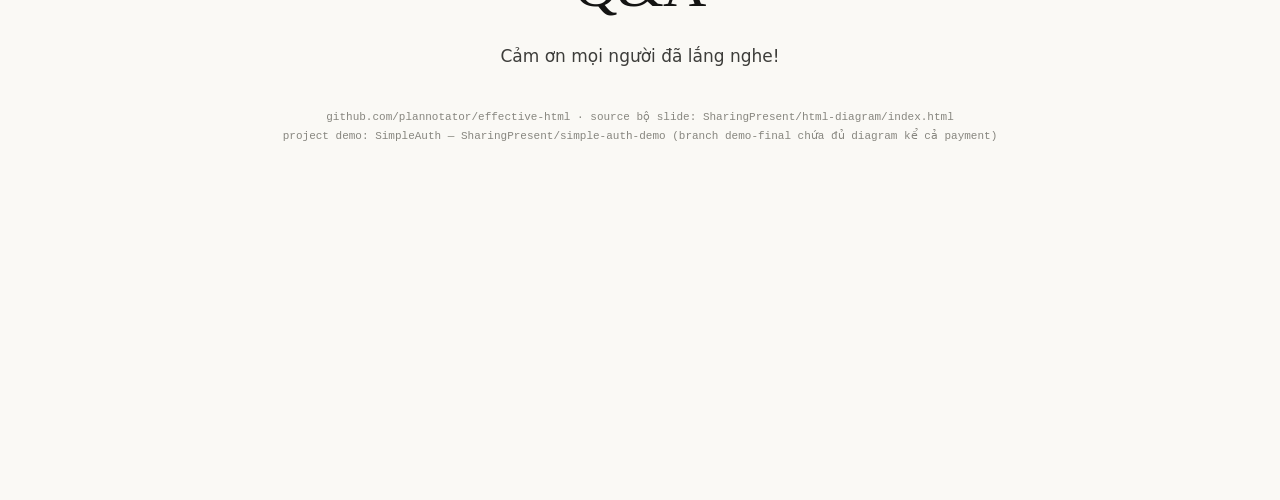
==== commit ce98b1ad: "Đồng bộ slide với SimpleAuth: architecture, Payment, highlight 3 flow Cập nhật PRESENT.md theo scrip" ====
--- a/index.html
+++ b/index.html
@@ -386,11 +386,11 @@
     --skill html-diagram</pre>
         <div class="prompt-box" style="margin-top:16px">
           <div class="plabel">Prompt</div>
-          <div class="ptext">"Draw a login sequence diagram."</div>
+          <div class="ptext">"Create architecture for this auth project."</div>
         </div>
         <div class="prompt-box" style="margin-top:10px">
           <div class="plabel">Prompt</div>
-          <div class="ptext">"Generate AWS architecture."</div>
+          <div class="ptext">"Add payment checkout sequence diagram."</div>
         </div>
       </div>
       <div>
@@ -422,11 +422,14 @@
         <h3>Cấu trúc repo</h3>
         <pre class="code">docs/
   architecture/
+    overview.html
+  sequence/
+    register.html
     login.html
+    forgot-password.html
     payment.html
-    coupon-flow.html
-  sequence/
-  deployment/</pre>
+  assets/
+    diagram.css</pre>
         <h3 style="margin-top:24px">Tích hợp với</h3>
         <div class="pills">
           <span class="pill">GitHub</span>
@@ -459,11 +462,11 @@
 <!-- ════════ 6. Live demo ════════ -->
 <section class="slide wide" id="s6">
   <div class="slide-inner">
-    <div class="eyebrow">5 · Demo · bản đồ 3 bước</div>
+    <div class="eyebrow">5 · Demo · SimpleAuth · bản đồ 3 bước</div>
     <h2>Prompt → diagram → git diff</h2>
     <div class="chips" id="demochips">
-      <button class="chip on" data-s="gen">1 · Sinh login flow</button>
-      <button class="chip" data-s="redis">2 · Thêm Redis Cache</button>
+      <button class="chip on" data-s="gen">1 · Sinh architecture</button>
+      <button class="chip" data-s="pay">2 · Thêm Payment</button>
       <button class="chip" data-s="diff">3 · git diff</button>
     </div>
     <div class="demo-pair">
@@ -480,15 +483,15 @@
 <section class="slide wide" id="s10">
   <div class="slide-inner">
     <div class="eyebrow">5 · Demo (tiếp) · điểm ăn tiền: highlight flow</div>
-    <h2>Một diagram — ba flow chồng chéo</h2>
+    <h2>Một diagram — ba flow SimpleAuth</h2>
     <div class="chips" id="flowchips">
       <button class="chip on" data-f="all">Toàn cảnh</button>
       <button class="chip" data-f="login">Login flow</button>
-      <button class="chip" data-f="coupon">Coupon flow</button>
-      <button class="chip" data-f="refund">Mall refund flow</button>
+      <button class="chip" data-f="forgot">Forgot password</button>
+      <button class="chip" data-f="payment">Payment flow</button>
     </div>
     <div class="stage" id="flowstage2">
-      <svg viewBox="0 0 1200 580" preserveAspectRatio="xMidYMid meet" role="img" aria-label="Một sơ đồ hệ thống chứa ba flow login, coupon, refund chồng chéo — highlight được từng flow">
+      <svg viewBox="0 0 1200 580" preserveAspectRatio="xMidYMid meet" role="img" aria-label="Sơ đồ SimpleAuth: login, forgot password và payment chồng chéo — highlight được từng flow">
         <defs>
           <marker id="am" viewBox="0 0 10 10" refX="9" refY="5" markerWidth="6.5" markerHeight="6.5" orient="auto-start-reverse">
             <path d="M0,0 L10,5 L0,10 z" style="fill: var(--muted)"/>
@@ -509,10 +512,10 @@
         <path class="edge" id="f-e9"  d="M760,448 C 805,420 805,352 846,322"/>
         <path class="edge" id="f-e10" d="M760,478 L846,478"/>
 
-        <g class="node client" id="fn-app">
+        <g class="node client" id="fn-browser">
           <rect x="50" y="250" width="170" height="80"/>
-          <text class="t" x="70" y="282">App</text>
-          <text class="m" x="70" y="306">iOS · Android</text>
+          <text class="t" x="70" y="282">Browser</text>
+          <text class="m" x="70" y="306">Web Frontend</text>
         </g>
         <g class="node svc" id="fn-gw">
           <rect x="290" y="250" width="190" height="80"/>
@@ -522,32 +525,32 @@
         <g class="node svc" id="fn-auth">
           <rect x="560" y="70" width="200" height="80"/>
           <text class="t" x="580" y="102">Auth Service</text>
-          <text class="m" x="580" y="126">JWT · refresh token</text>
+          <text class="m" x="580" y="126">JWT · MFA · reset</text>
         </g>
-        <g class="node svc" id="fn-coupon">
+        <g class="node svc" id="fn-email">
           <rect x="560" y="250" width="200" height="80"/>
-          <text class="t" x="580" y="282">Coupon Service</text>
-          <text class="m" x="580" y="306">validate · điều kiện</text>
+          <text class="t" x="580" y="282">Email Service</text>
+          <text class="m" x="580" y="306">verify · reset link</text>
         </g>
-        <g class="node svc" id="fn-refund">
+        <g class="node svc" id="fn-pay">
           <rect x="560" y="430" width="200" height="80"/>
-          <text class="t" x="580" y="462">Refund Service</text>
-          <text class="m" x="580" y="486">gọi payment provider</text>
+          <text class="t" x="580" y="462">Payment Service</text>
+          <text class="m" x="580" y="486">checkout · webhook</text>
         </g>
-        <g class="node data" id="fn-redis">
+        <g class="node svc" id="fn-user">
           <rect x="850" y="70" width="180" height="80"/>
-          <text class="t" x="870" y="102">Redis</text>
-          <text class="m" x="870" y="126">session · double-use</text>
+          <text class="t" x="870" y="102">User Service</text>
+          <text class="m" x="870" y="126">profile · lookup</text>
         </g>
         <g class="node data" id="fn-db">
           <rect x="850" y="250" width="180" height="80"/>
-          <text class="t" x="870" y="282">Database</text>
-          <text class="m" x="870" y="306">user · coupon · refund</text>
+          <text class="t" x="870" y="282">PostgreSQL</text>
+          <text class="m" x="870" y="306">user · token · payment</text>
         </g>
-        <g class="node data" id="fn-notif">
+        <g class="node data" id="fn-pgw">
           <rect x="850" y="430" width="180" height="80"/>
-          <text class="t" x="870" y="462">Notification</text>
-          <text class="m" x="870" y="486">push + email</text>
+          <text class="t" x="870" y="462">Payment Gateway</text>
+          <text class="m" x="870" y="486">Stripe-like</text>
         </g>
       </svg>
     </div>
@@ -631,7 +634,7 @@
     <p class="subtitle" style="margin:0 auto">Cảm ơn mọi người đã lắng nghe!</p>
     <div class="footnote">
       github.com/plannotator/effective-html · source bộ slide: SharingPresent/html-diagram/index.html<br>
-      project demo: SimpleAuth — SharingPresent/simple-auth-demo (branch demo-final chứa đủ 4 diagram)
+      project demo: SimpleAuth — SharingPresent/simple-auth-demo (branch demo-final chứa đủ diagram kể cả payment)
     </div>
   </div>
 </section>
@@ -681,41 +684,43 @@
   }
   const FA = '<div class="farrow"></div>';
 
-  // Slide 6: kịch bản live demo 3 bước
+  // Slide 6: kịch bản live demo SimpleAuth — 3 bước
   (function () {
     const panel = document.getElementById('demopanel');
     const flow = document.getElementById('demoflow');
     const cap = document.getElementById('democap');
 
-    const LOGIN = fnode('client', 'App', '') + FA
+    const ARCH = fnode('client', 'Browser', '') + FA
+      + fnode('client', 'Web Frontend', '') + FA
       + fnode('svc', 'API Gateway', '') + FA
-      + fnode('svc', 'Authentication Service', '') + FA
-      + fnode('data', 'Database', '');
-    const LOGIN_REDIS = fnode('client', 'App', '') + FA
+      + fnode('svc', 'Auth · User · Email', '') + FA
+      + fnode('data', 'PostgreSQL', '');
+    const ARCH_PAY = fnode('client', 'Browser', '') + FA
+      + fnode('client', 'Web Frontend', '') + FA
       + fnode('svc', 'API Gateway', '') + FA
-      + fnode('svc', 'Authentication Service', '') + FA
-      + fnode('data new', 'Redis Cache', 'node mới thêm') + FA
-      + fnode('data', 'Database', '');
+      + fnode('svc', 'Auth · User · Email', '') + FA
+      + fnode('svc new', 'Payment Service', 'node mới thêm') + FA
+      + fnode('data', 'PostgreSQL', '');
 
     const STEPS = {
       gen: {
-        panel: '<div class="prompt-box"><div class="plabel">Prompt cho AI</div>'
-          + '<div class="ptext">"Create an architecture diagram for a login system."</div></div>',
-        flow: LOGIN,
-        cap: 'AI sinh file docs/architecture/login.html — diagram xuất hiện, không kéo thả một pixel nào.'
+        panel: '<div class="prompt-box"><div class="plabel">Prompt cho AI · SimpleAuth</div>'
+          + '<div class="ptext">"Create an architecture diagram for this authentication project. Put it in docs/architecture/overview.html…"</div></div>',
+        flow: ARCH,
+        cap: 'AI sinh docs/architecture/overview.html (+ shared diagram.css) — diagram xuất hiện, không kéo thả một pixel nào.'
       },
-      redis: {
-        panel: '<div class="prompt-box"><div class="plabel">Prompt tiếp theo</div>'
-          + '<div class="ptext">"Add Redis Cache between API and Database."</div></div>',
-        flow: LOGIN_REDIS,
-        cap: 'Diagram tự cập nhật — AI chỉ chèn thêm một node và một arrow vào đúng chỗ.'
+      pay: {
+        panel: '<div class="prompt-box"><div class="plabel">Prompt tiếp theo · PO đổi yêu cầu</div>'
+          + '<div class="ptext">"Create a sequence diagram for payment / checkout in docs/sequence/payment.html. Add Payment Service to architecture."</div></div>',
+        flow: ARCH_PAY,
+        cap: 'PO: "cần thanh toán sau login" — thêm sequence payment.html + node Payment Service trên overview (class new).'
       },
       diff: {
-        panel: '<pre class="code">$ git diff docs/architecture/login.html\n'
-          + '<span class="add">+ &lt;div class="node data"&gt;Redis Cache&lt;/div&gt;</span>\n'
-          + '<span class="add">+ &lt;div class="arrow"&gt;&lt;/div&gt;</span></pre>',
-        flow: LOGIN_REDIS,
-        cap: 'Chỉ 2 dòng thêm mới — commit, mở PR, reviewer duyệt như duyệt code. Diagram cũng chỉ là source code.'
+        panel: '<pre class="code">$ git diff --stat docs/\n'
+          + '<span class="add">+ docs/sequence/payment.html</span>\n'
+          + '<span class="add">+ &lt;div class="node svc new"&gt;Payment Service&lt;/div&gt;</span></pre>',
+        flow: ARCH_PAY,
+        cap: 'Diff rõ ràng từng dòng — commit, mở PR, reviewer duyệt như duyệt code. Diagram cũng chỉ là source code.'
       }
     };
 
@@ -730,7 +735,7 @@
     setDemoStep('gen');
   })();
 
-  // Slide 10: một diagram, nhiều flow chồng chéo — highlight từng flow
+  // Slide 10: SimpleAuth — login / forgot / payment chồng chéo
   (function () {
     const stage = document.getElementById('flowstage2');
     const cap = document.getElementById('flowcap');
@@ -739,21 +744,21 @@
     const FLOWS = {
       login: {
         edges: ['f-e1', 'f-e2', 'f-e5', 'f-e6'],
-        nodes: ['fn-app', 'fn-gw', 'fn-auth', 'fn-redis', 'fn-db'],
-        cap: 'Login flow sáng lên: App → Gateway → Auth → Redis (session) + Database. Các flow khác mờ đi nhưng vẫn ở đó — không mất ngữ cảnh.'
+        nodes: ['fn-browser', 'fn-gw', 'fn-auth', 'fn-user', 'fn-db'],
+        cap: 'Login flow: Browser → Gateway → Auth (+ User lookup) → PostgreSQL. Các flow khác mờ đi nhưng vẫn ở đó — không mất ngữ cảnh.'
       },
-      coupon: {
-        edges: ['f-e1', 'f-e3', 'f-e7', 'f-e8'],
-        nodes: ['fn-app', 'fn-gw', 'fn-coupon', 'fn-redis', 'fn-db'],
-        cap: 'Coupon flow đi qua đúng những node dùng chung (Redis chống double-use, Database lưu lịch sử) — thấy ngay nó chạm vào đâu mà không cần vẽ sơ đồ riêng.'
+      forgot: {
+        edges: ['f-e1', 'f-e2', 'f-e3', 'f-e7', 'f-e8'],
+        nodes: ['fn-browser', 'fn-gw', 'fn-auth', 'fn-email', 'fn-db'],
+        cap: 'Forgot password: Auth tạo reset token, Email Service gửi link, PostgreSQL lưu token — thấy ngay Email Service dùng chung hạ tầng với login.'
       },
-      refund: {
+      payment: {
         edges: ['f-e1', 'f-e4', 'f-e9', 'f-e10'],
-        nodes: ['fn-app', 'fn-gw', 'fn-refund', 'fn-db', 'fn-notif'],
-        cap: 'Refund flow: nhánh Notification của riêng nó, Database dùng chung với hai flow kia — một sơ đồ, nhiều góc nhìn.'
+        nodes: ['fn-browser', 'fn-gw', 'fn-pay', 'fn-db', 'fn-pgw'],
+        cap: 'Payment flow: nhánh Payment Service + Payment Gateway (Stripe-like), PostgreSQL dùng chung — đúng những gì vừa demo trong SimpleAuth.'
       }
     };
-    const CAP_ALL = 'Một diagram duy nhất chứa cả ba flow, các đường chồng chéo nhau. Bấm từng chip — làm mờ + làm sáng + animation chỉ bằng vài dòng CSS, điều mà ảnh tĩnh xuất từ tool kéo thả không làm được.';
+    const CAP_ALL = 'Một sơ đồ SimpleAuth chứa login, forgot password và payment chồng chéo. Bấm từng chip — làm mờ + làm sáng + animation bằng CSS, điều mà ảnh tĩnh từ tool kéo thả không làm được.';
 
     function setFlow(name) {
       chips.forEach(c => c.classList.toggle('on', c.dataset.f === name));
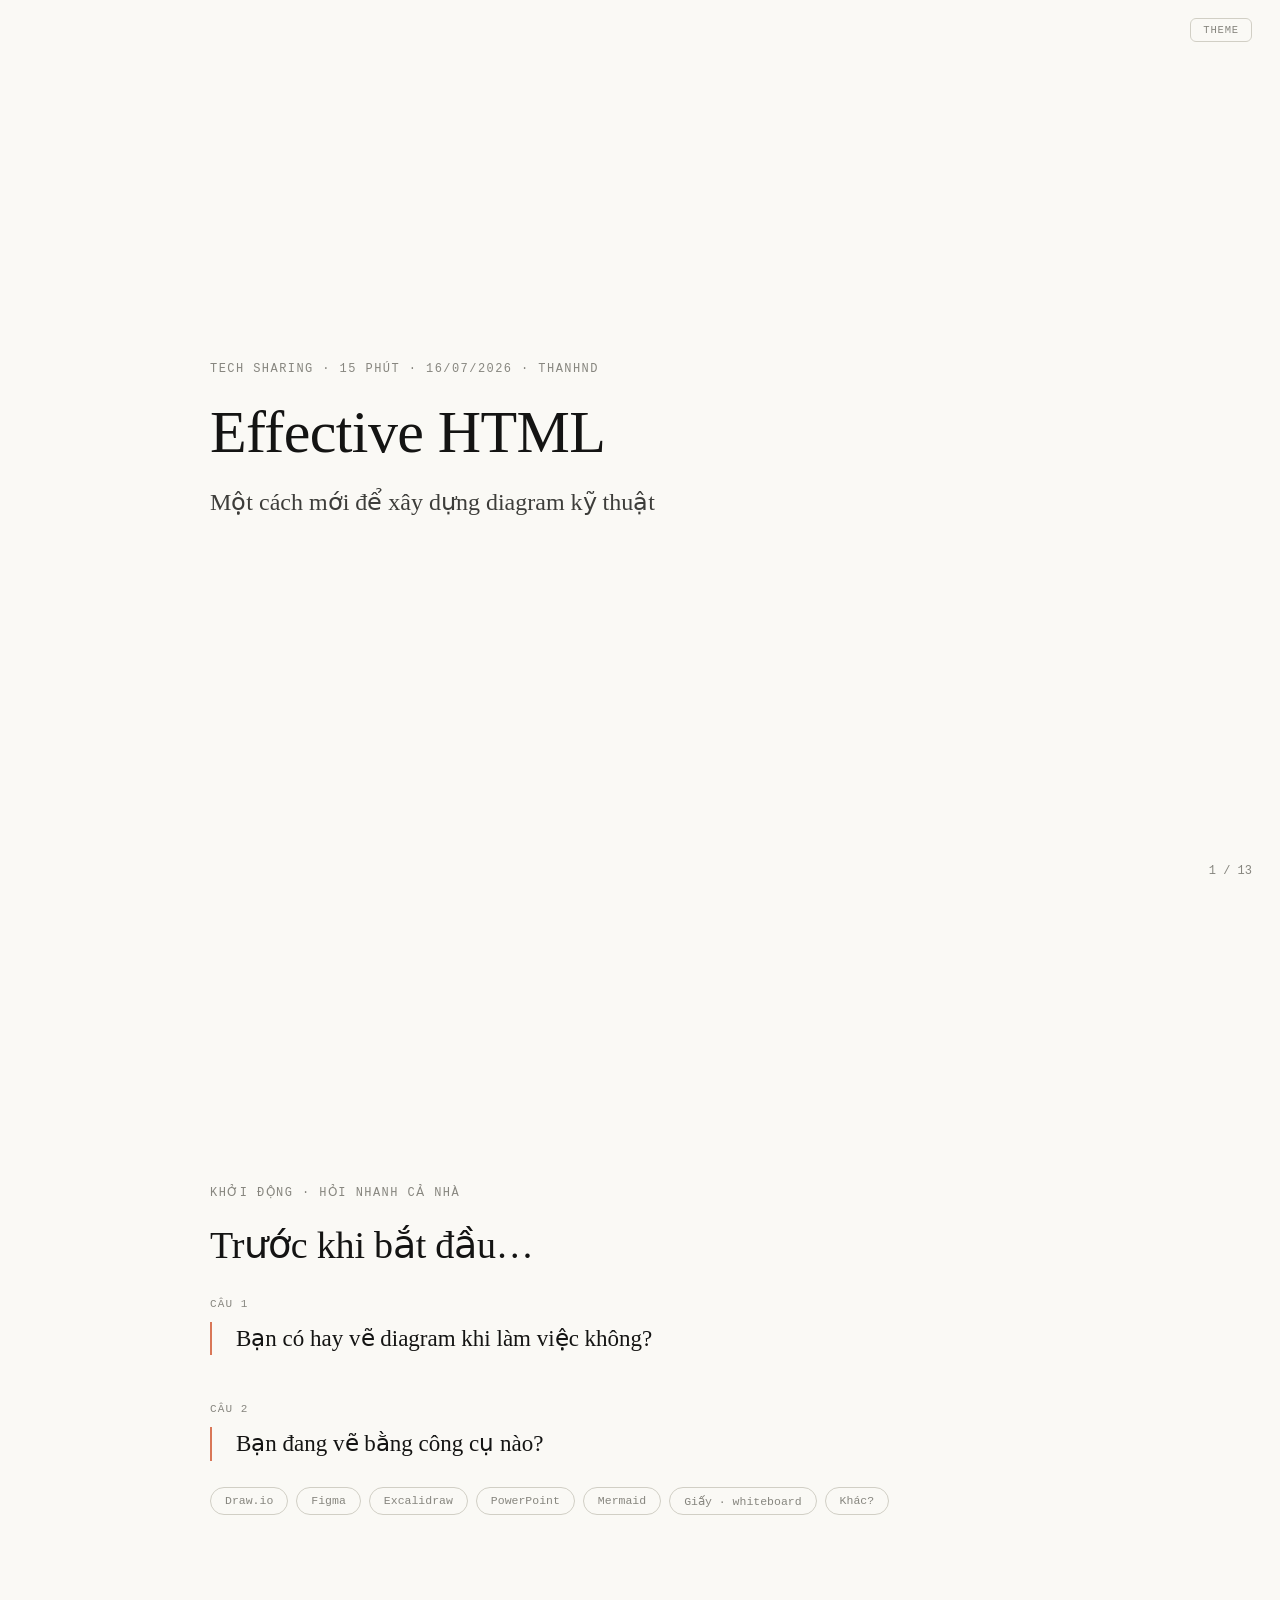
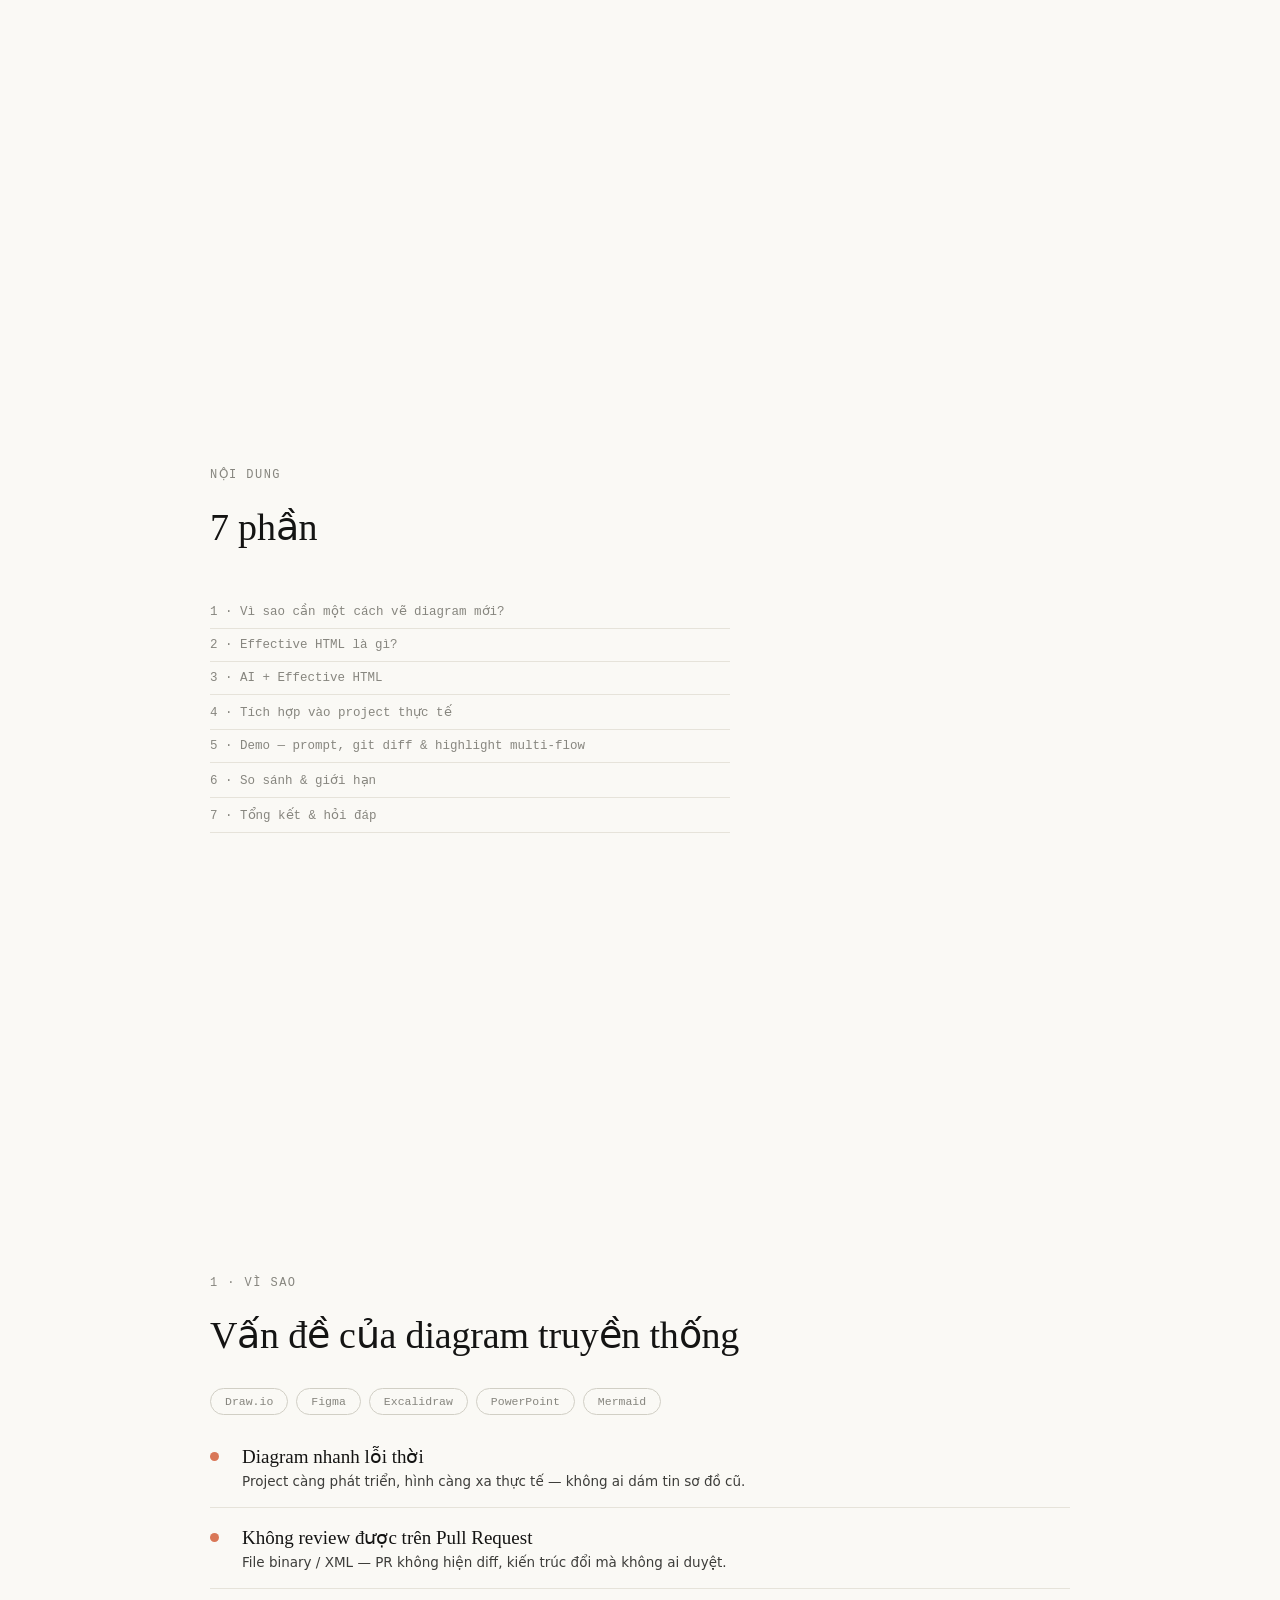
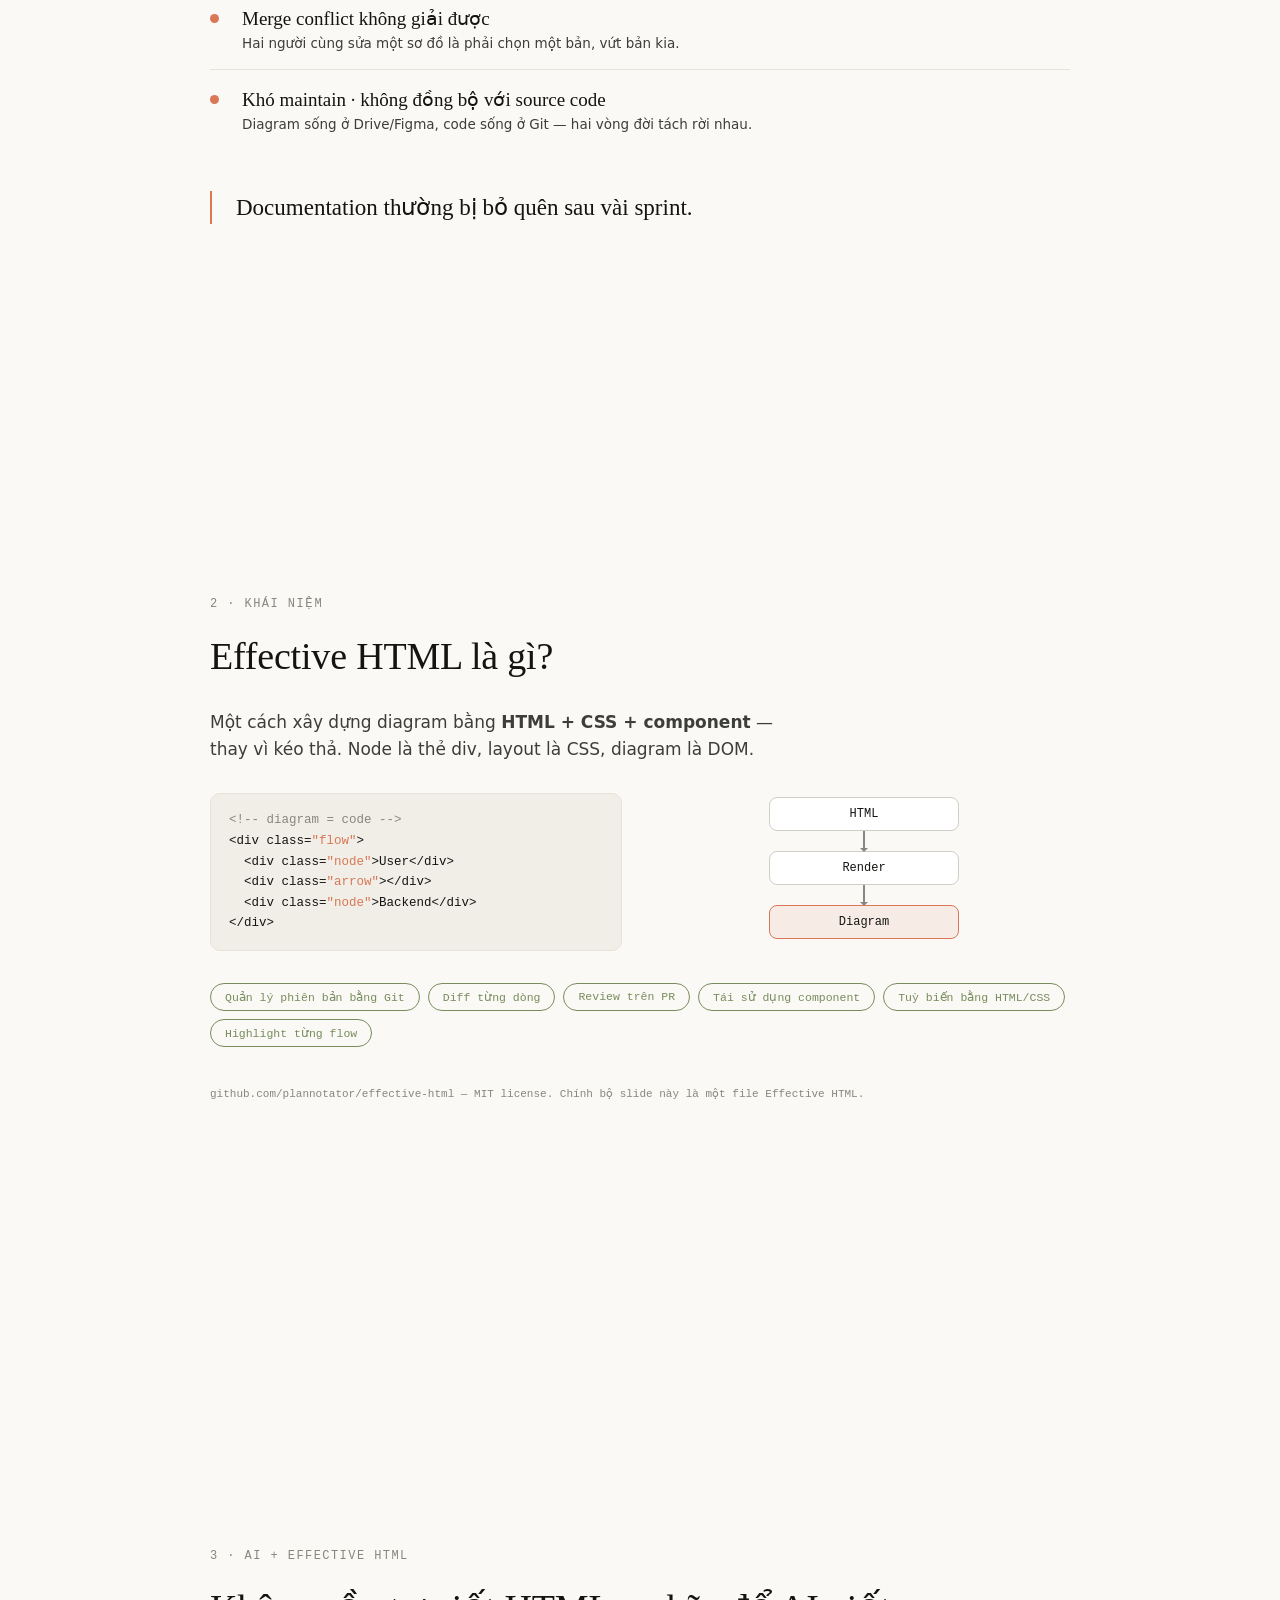
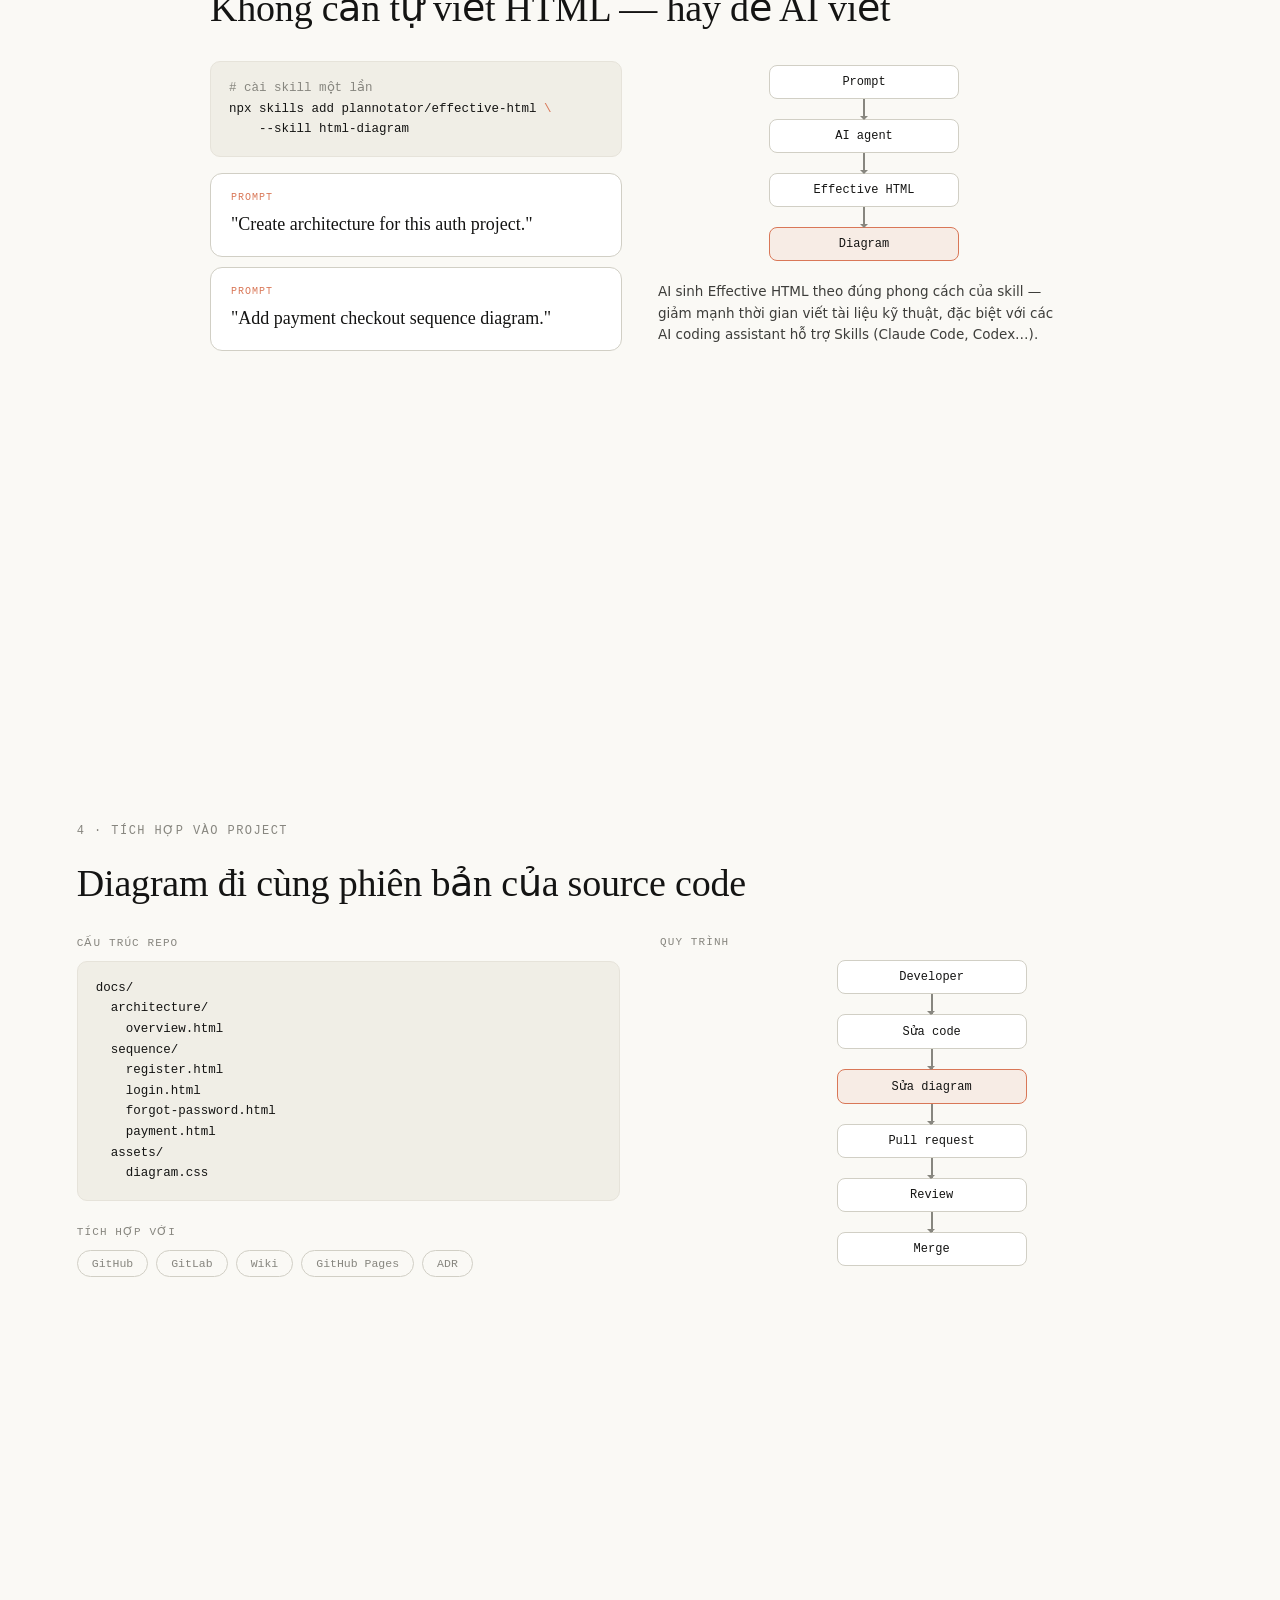
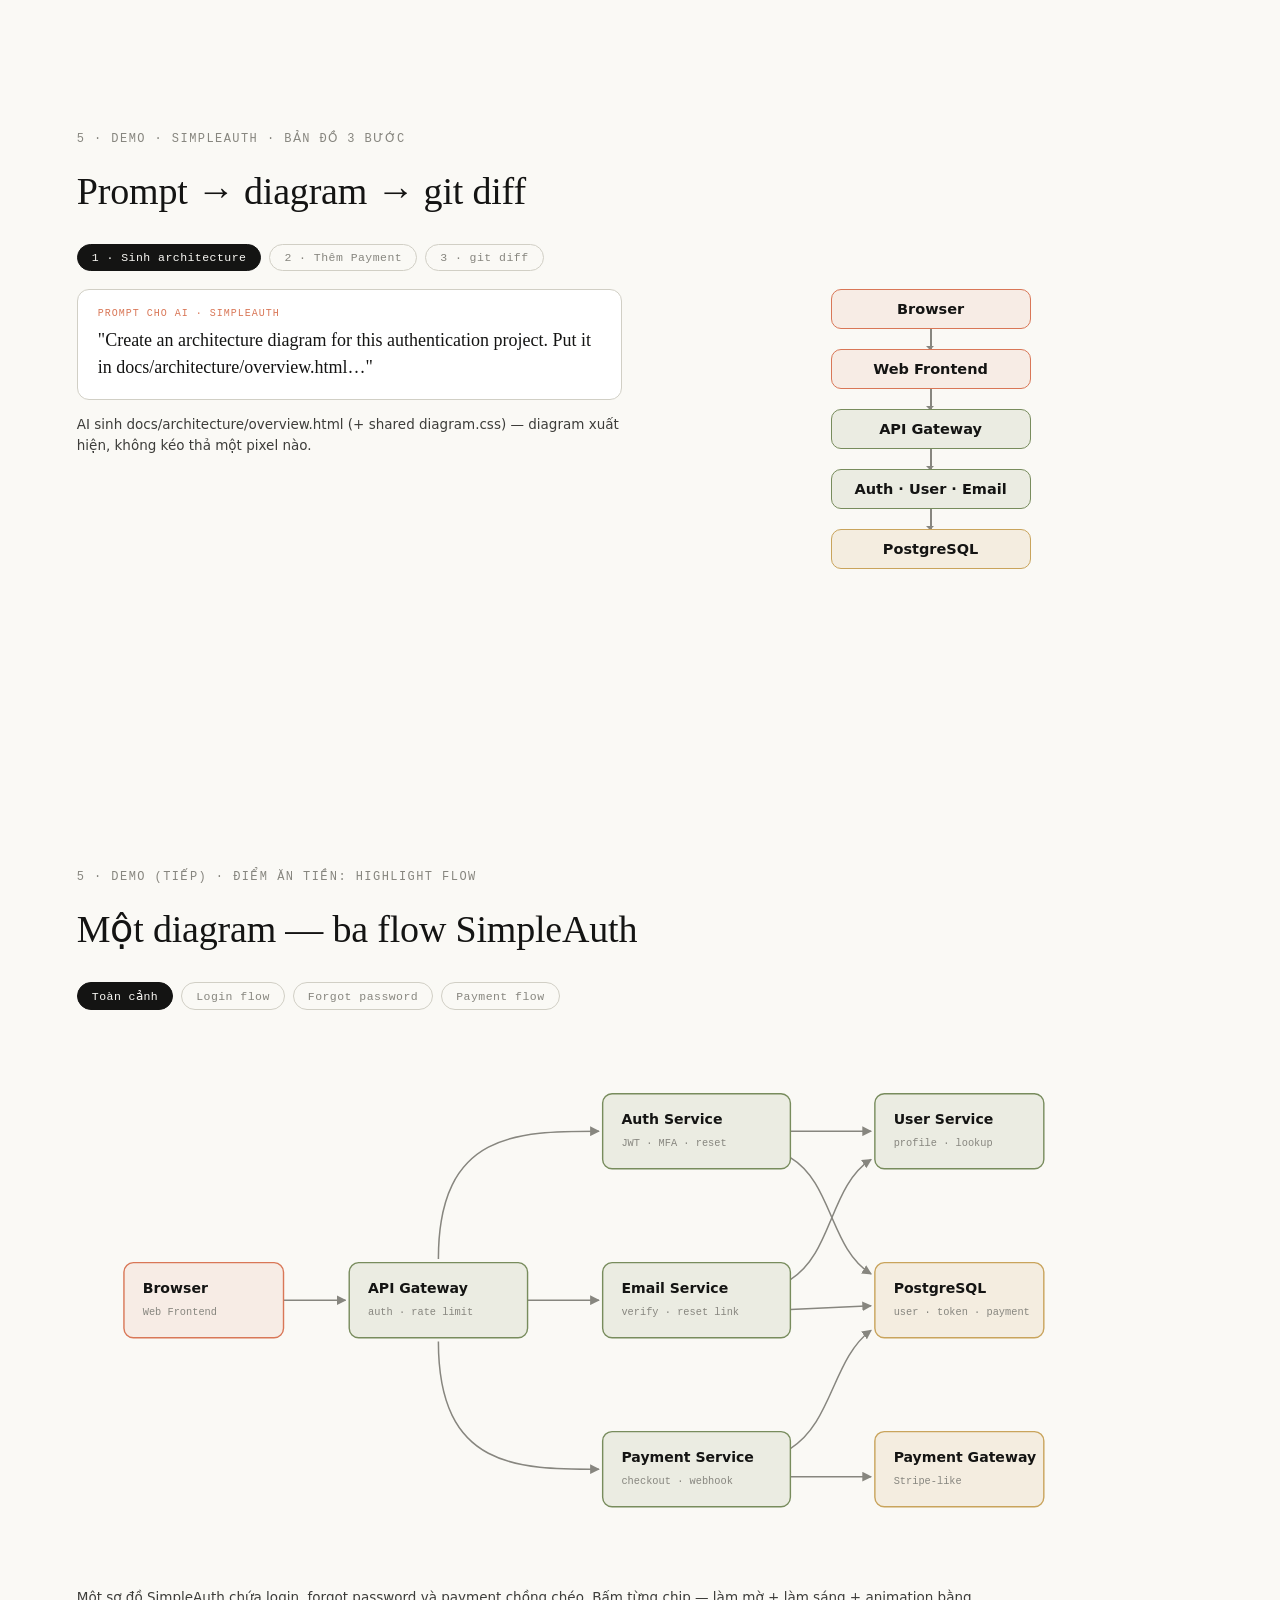
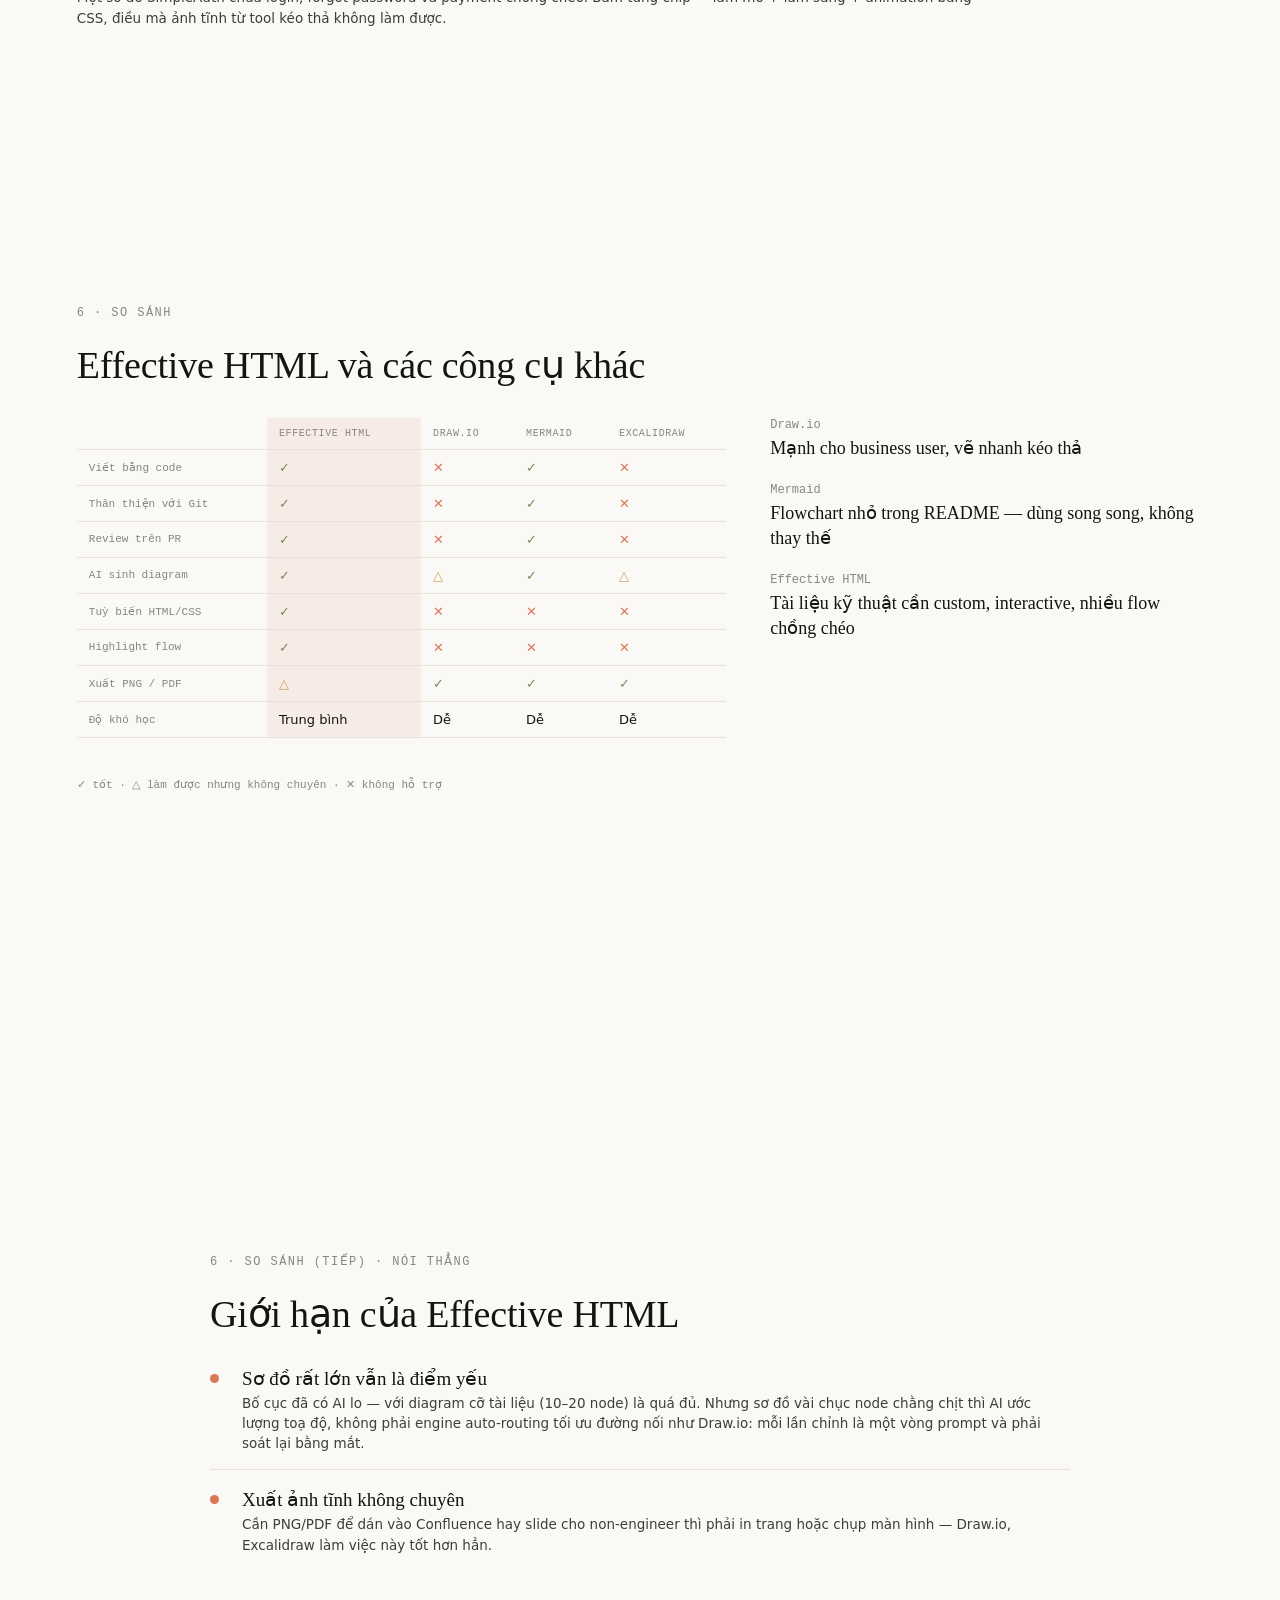
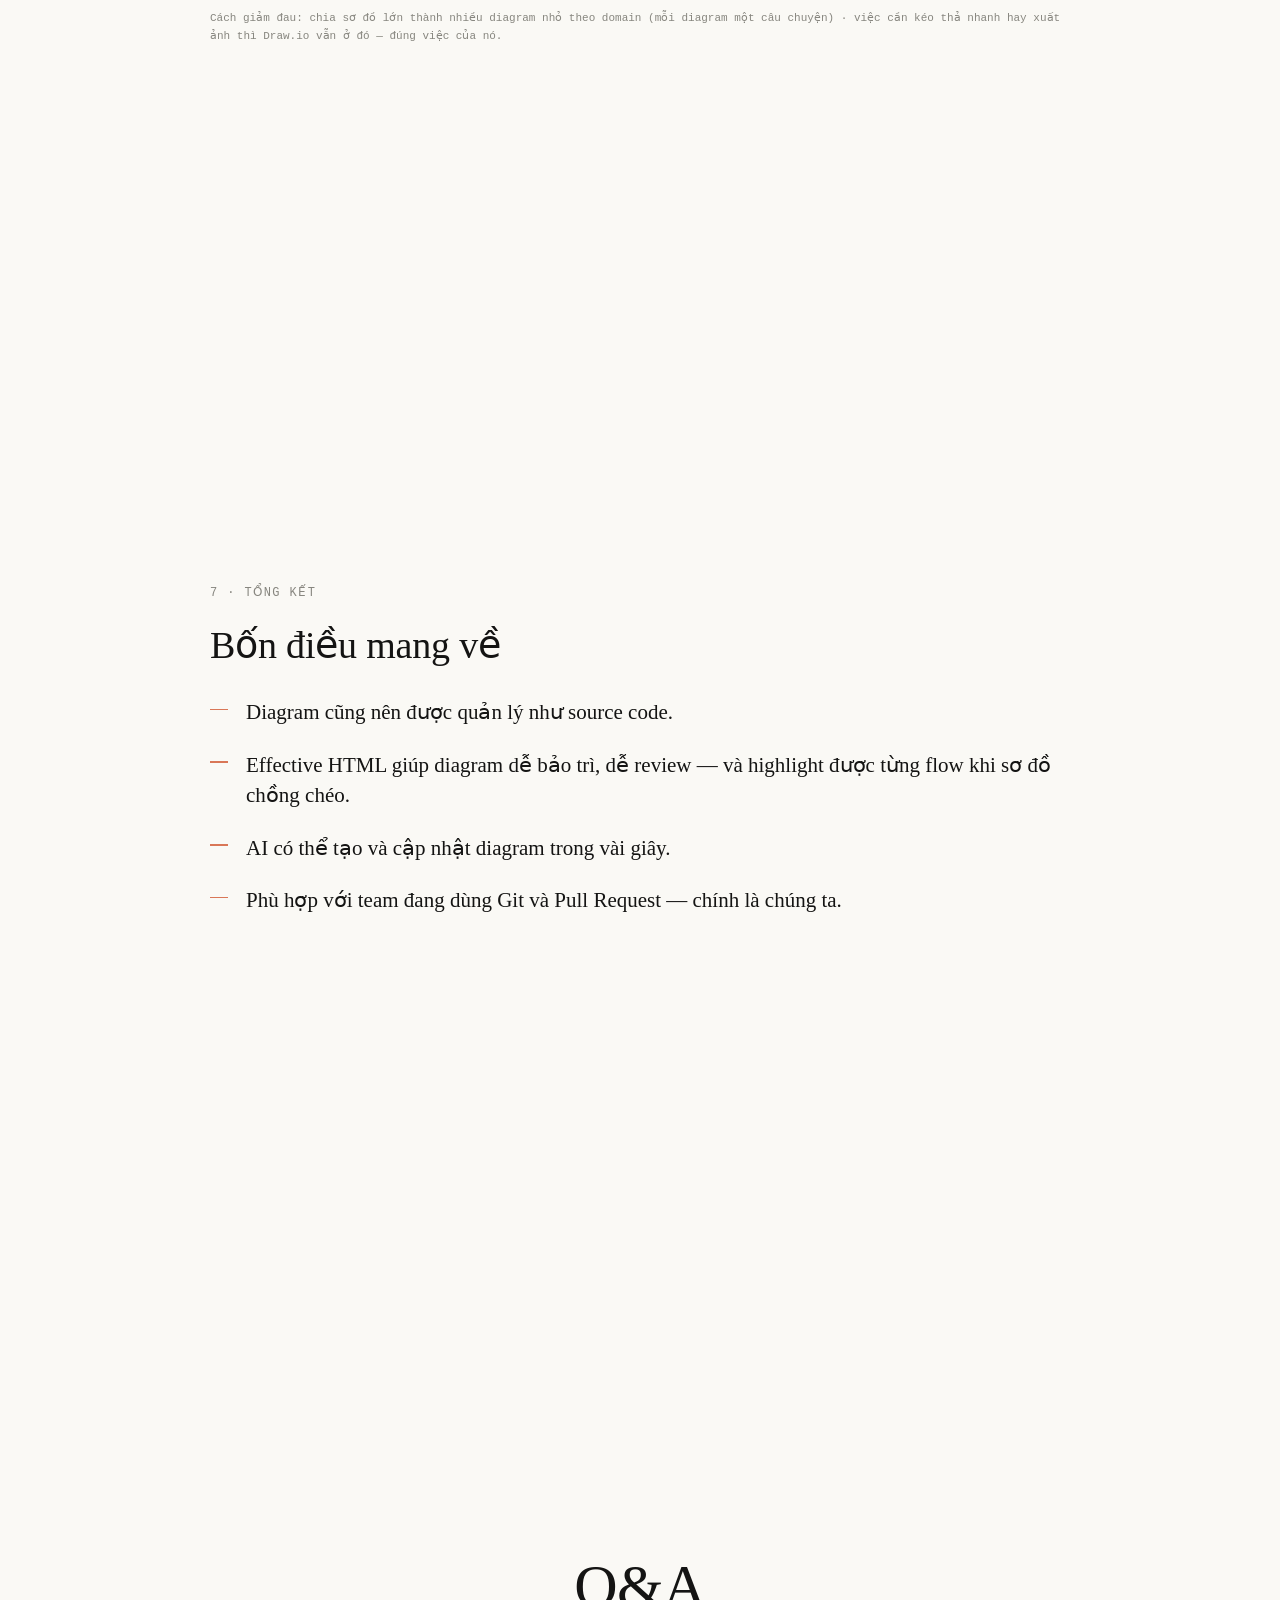
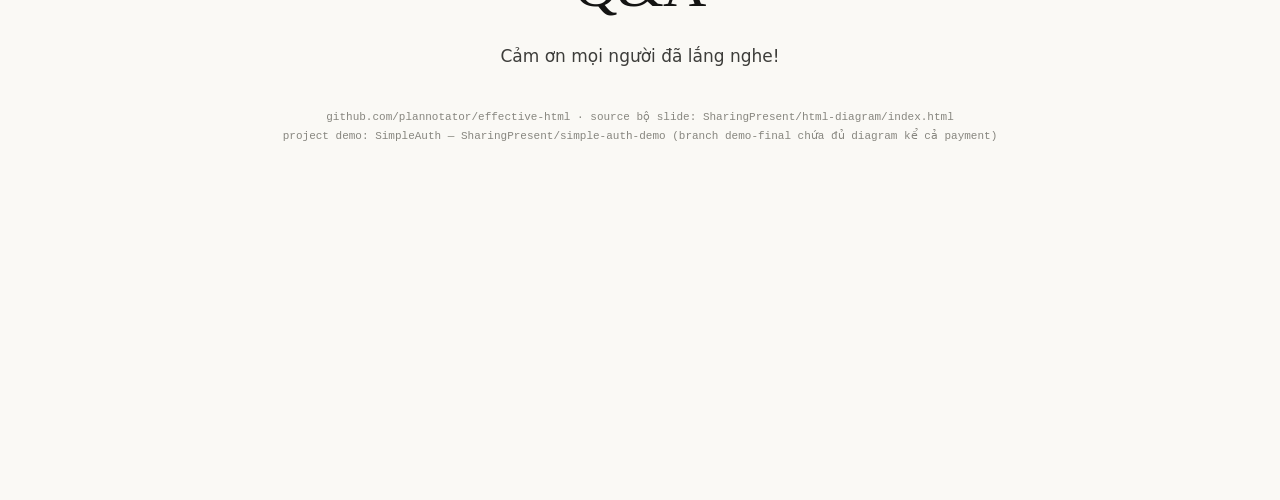
==== commit f994227e: "Tự phóng to slide trên màn hình lớn (TV/máy chiếu) + hướng dẫn fullscreen Co-Authored-By: Claude Fab" ====
--- a/index.html
+++ b/index.html
@@ -49,8 +49,13 @@
     display: flex; align-items: center; justify-content: center;
     padding: 6vh 6vw;
   }
-  .slide-inner { width: 100%; max-width: 820px; }
-  .slide.wide .slide-inner { max-width: 1140px; }
+  .slide-inner { width: 100%; max-width: 860px; }
+  .slide.wide .slide-inner { max-width: 1180px; }
+
+  /* Phóng to toàn bộ slide khi chiếu màn hình lớn (TV / máy chiếu).
+     Chỉnh số zoom ở đây nếu muốn to/nhỏ hơn. */
+  @media (min-width: 1600px) { .slide-inner { zoom: 1.28; } }
+  @media (min-width: 2400px) { .slide-inner { zoom: 1.65; } }
 
   /* ── typography ──────────────────────────── */
   .eyebrow {
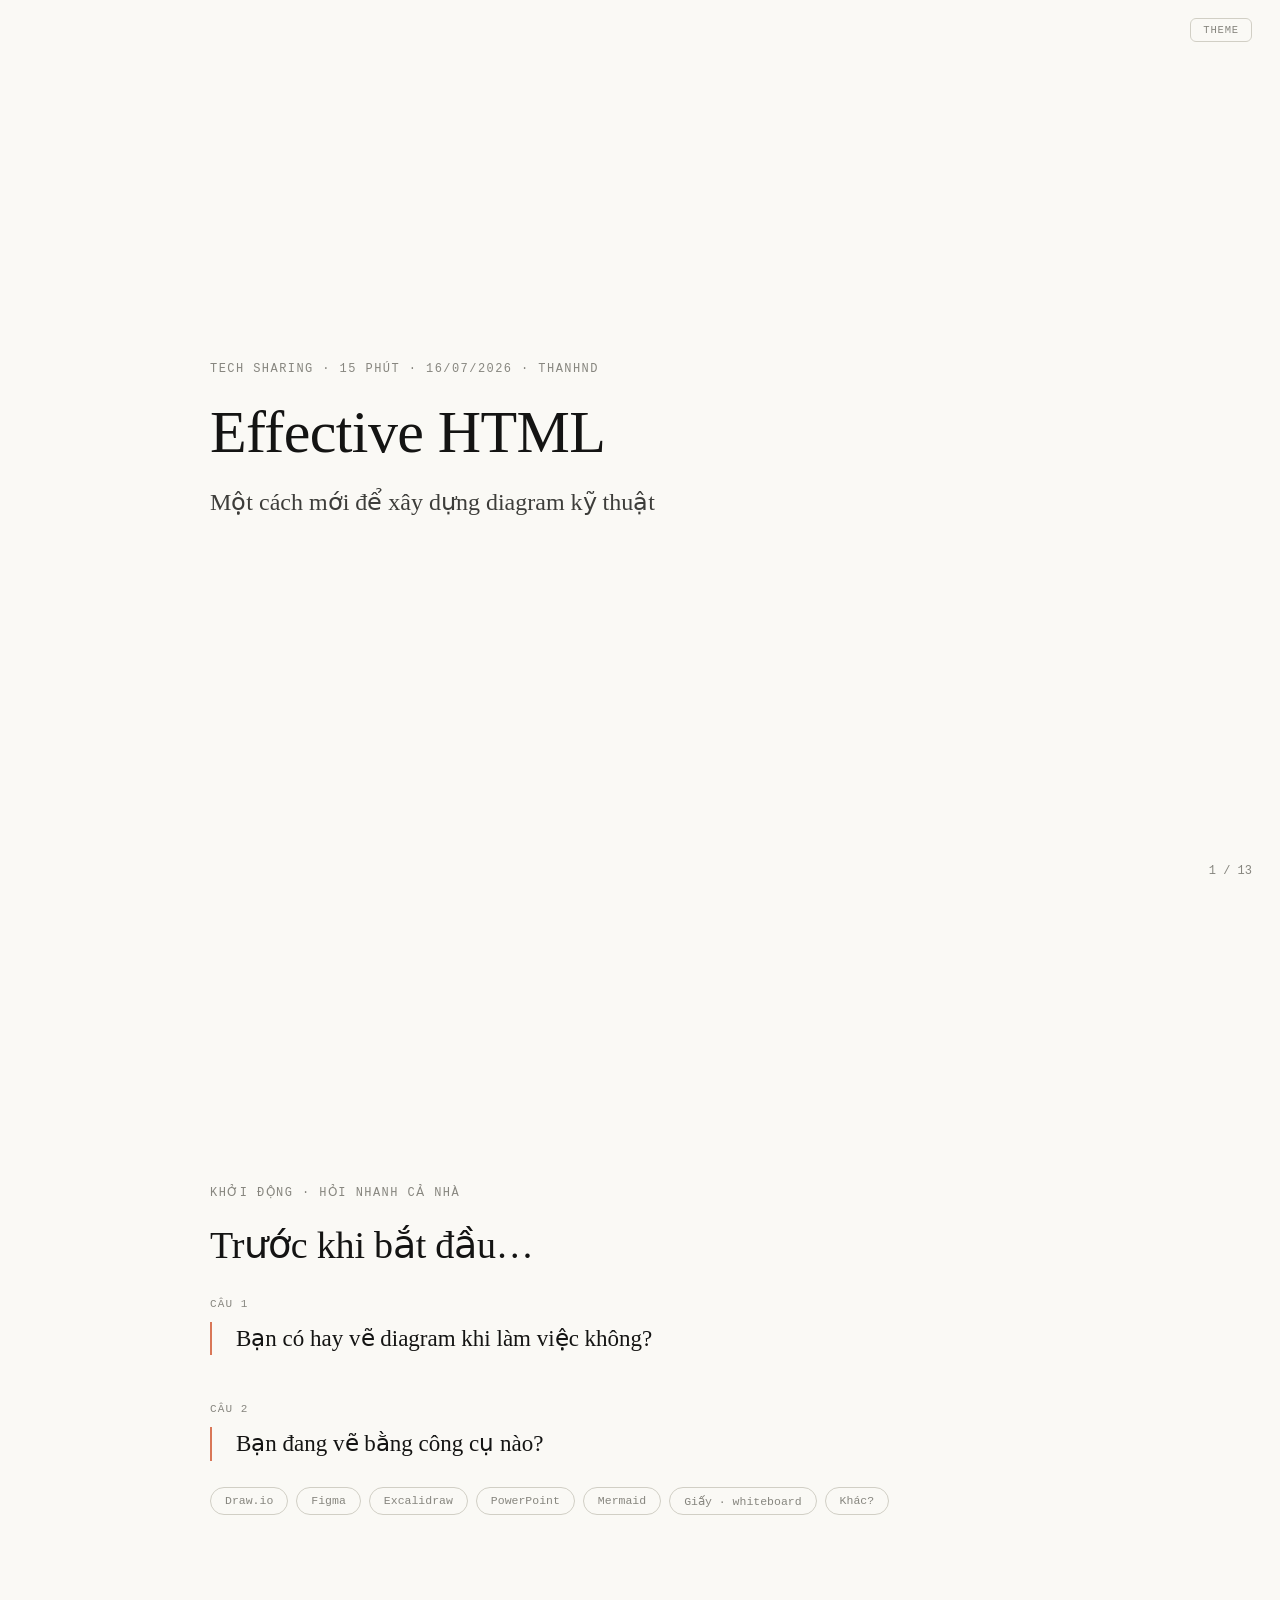
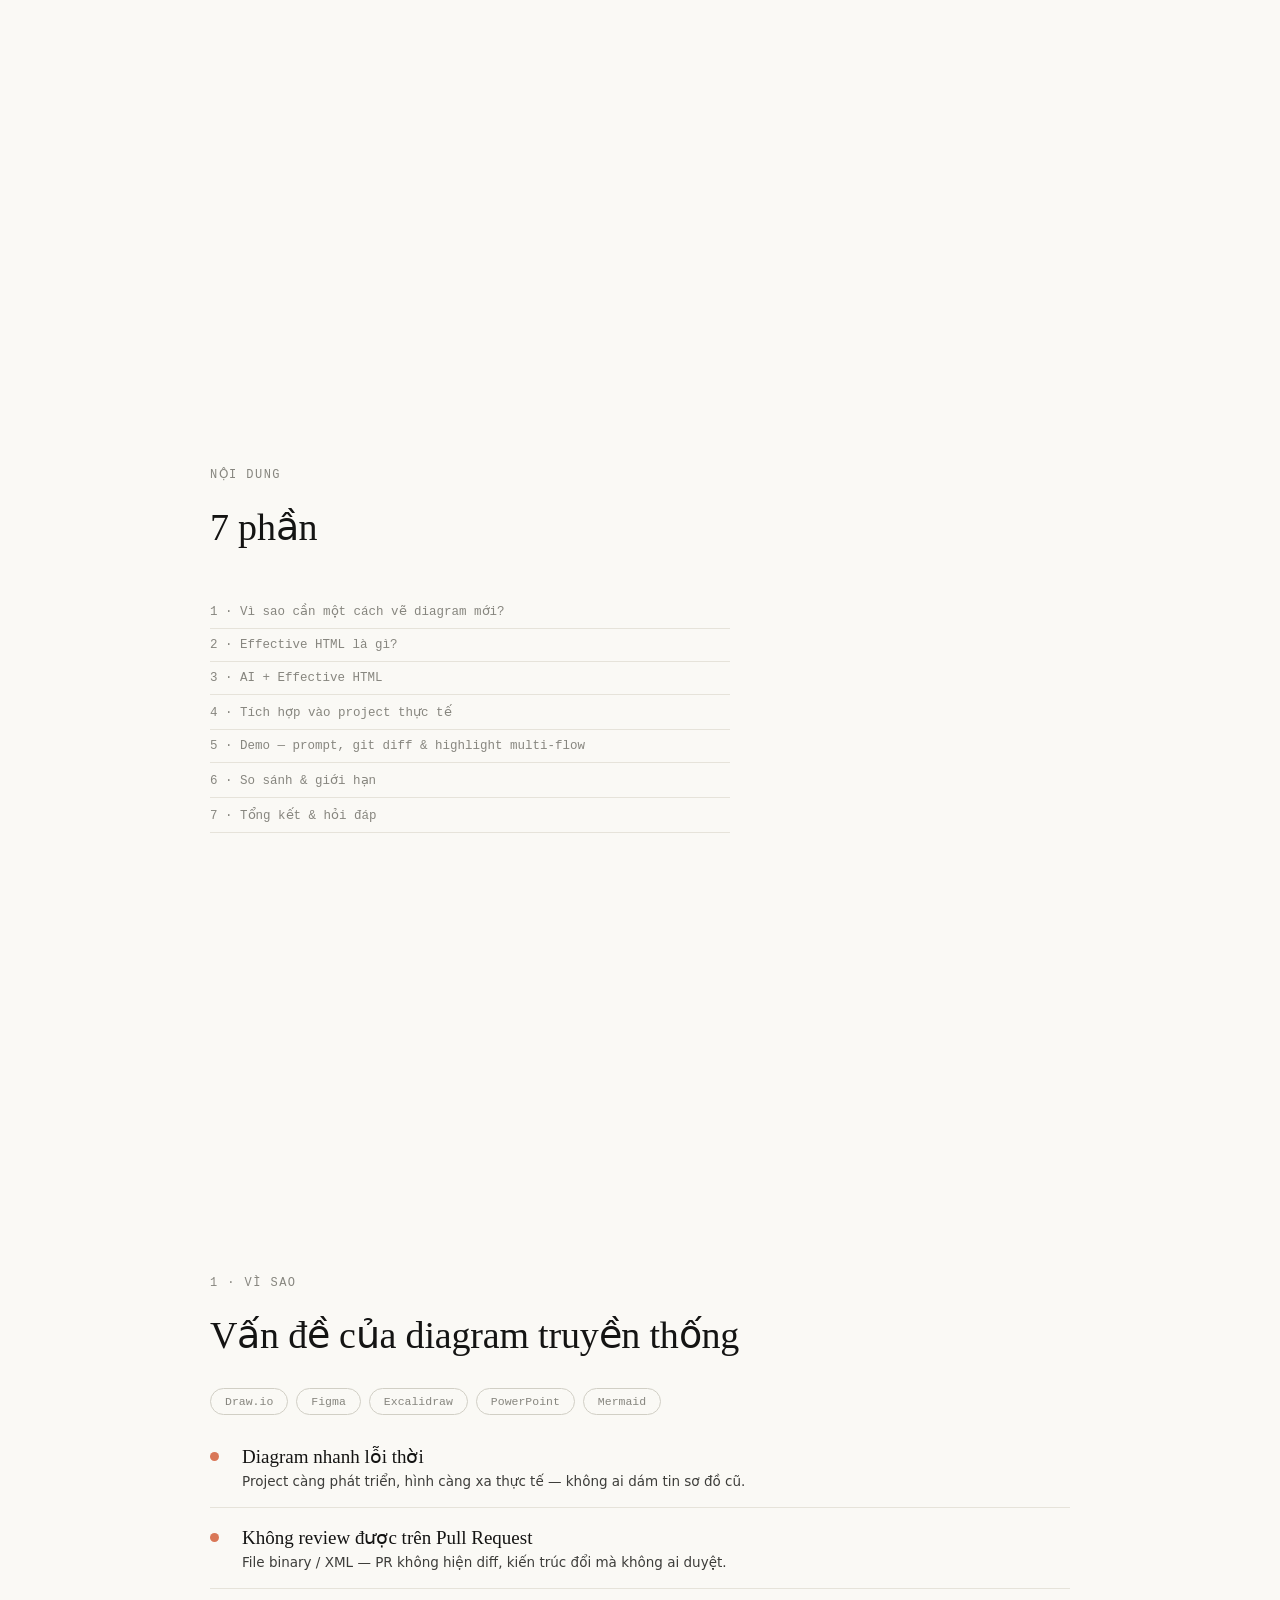
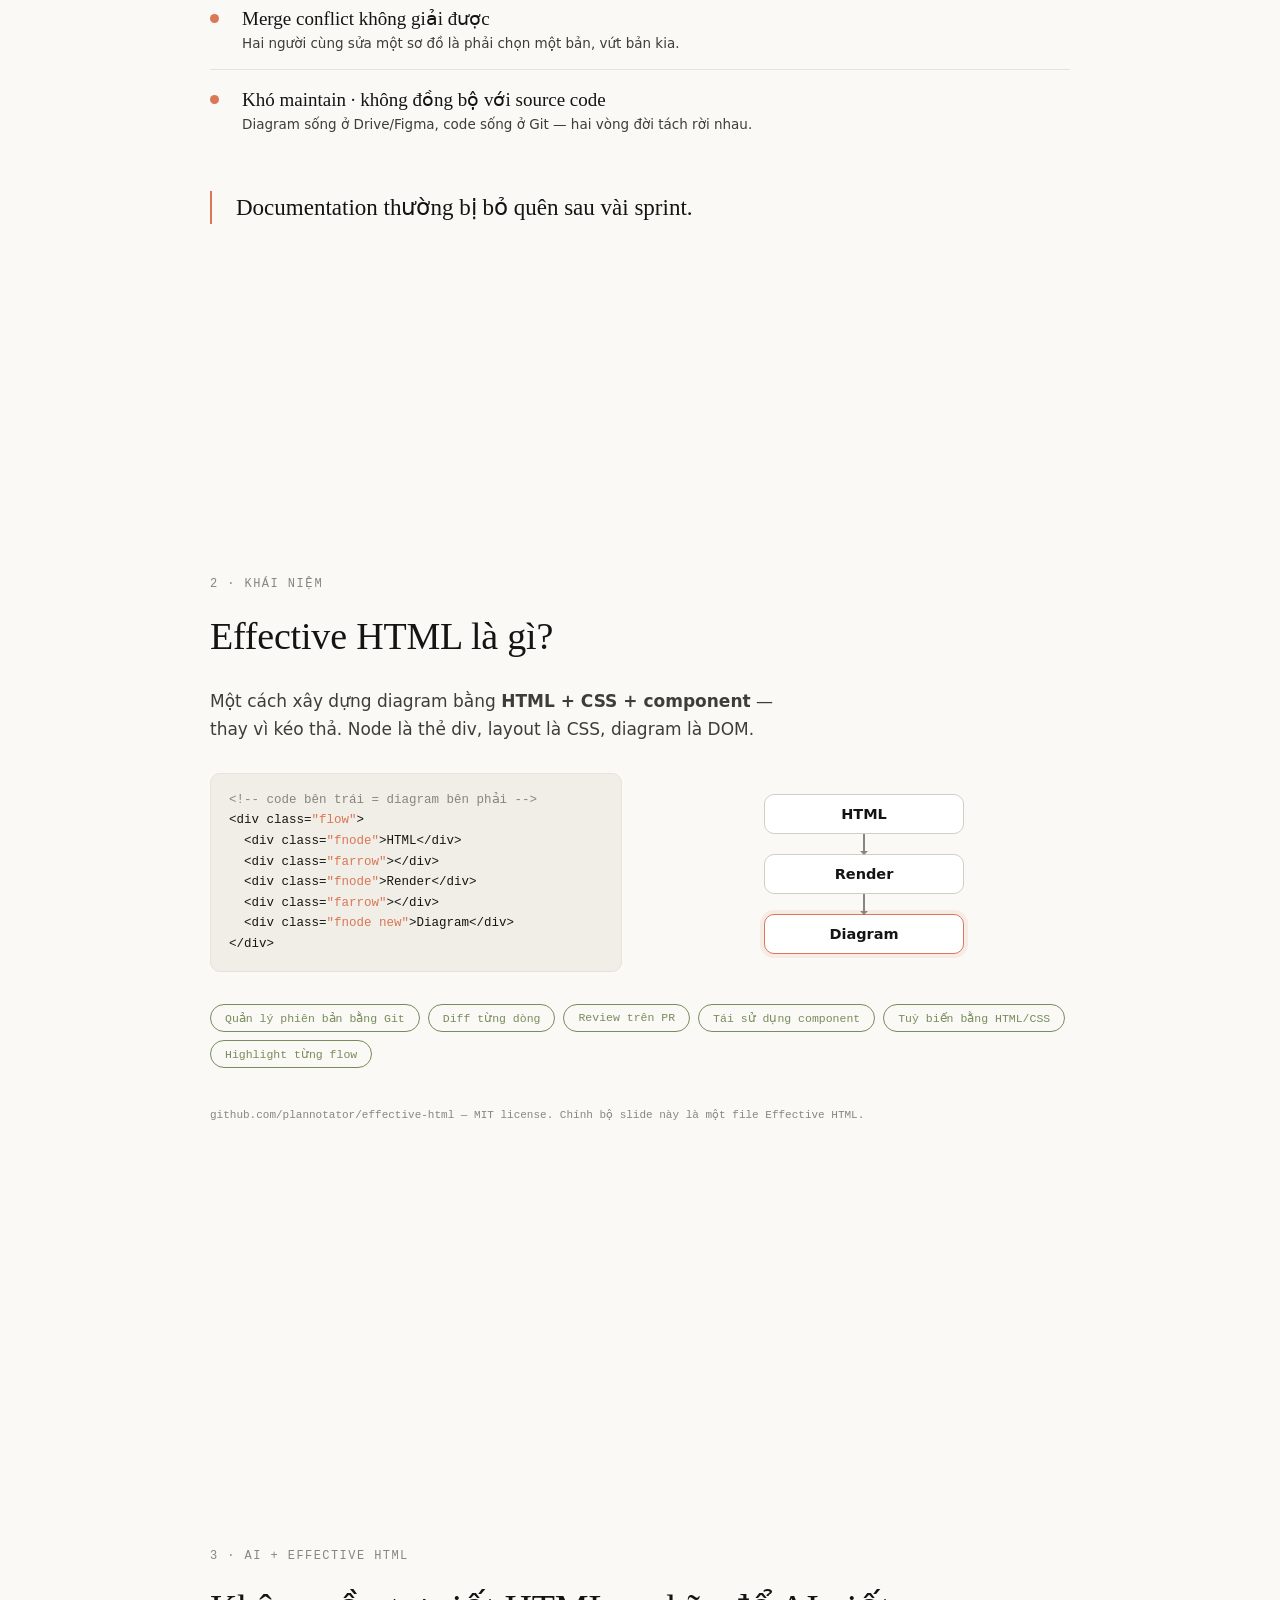
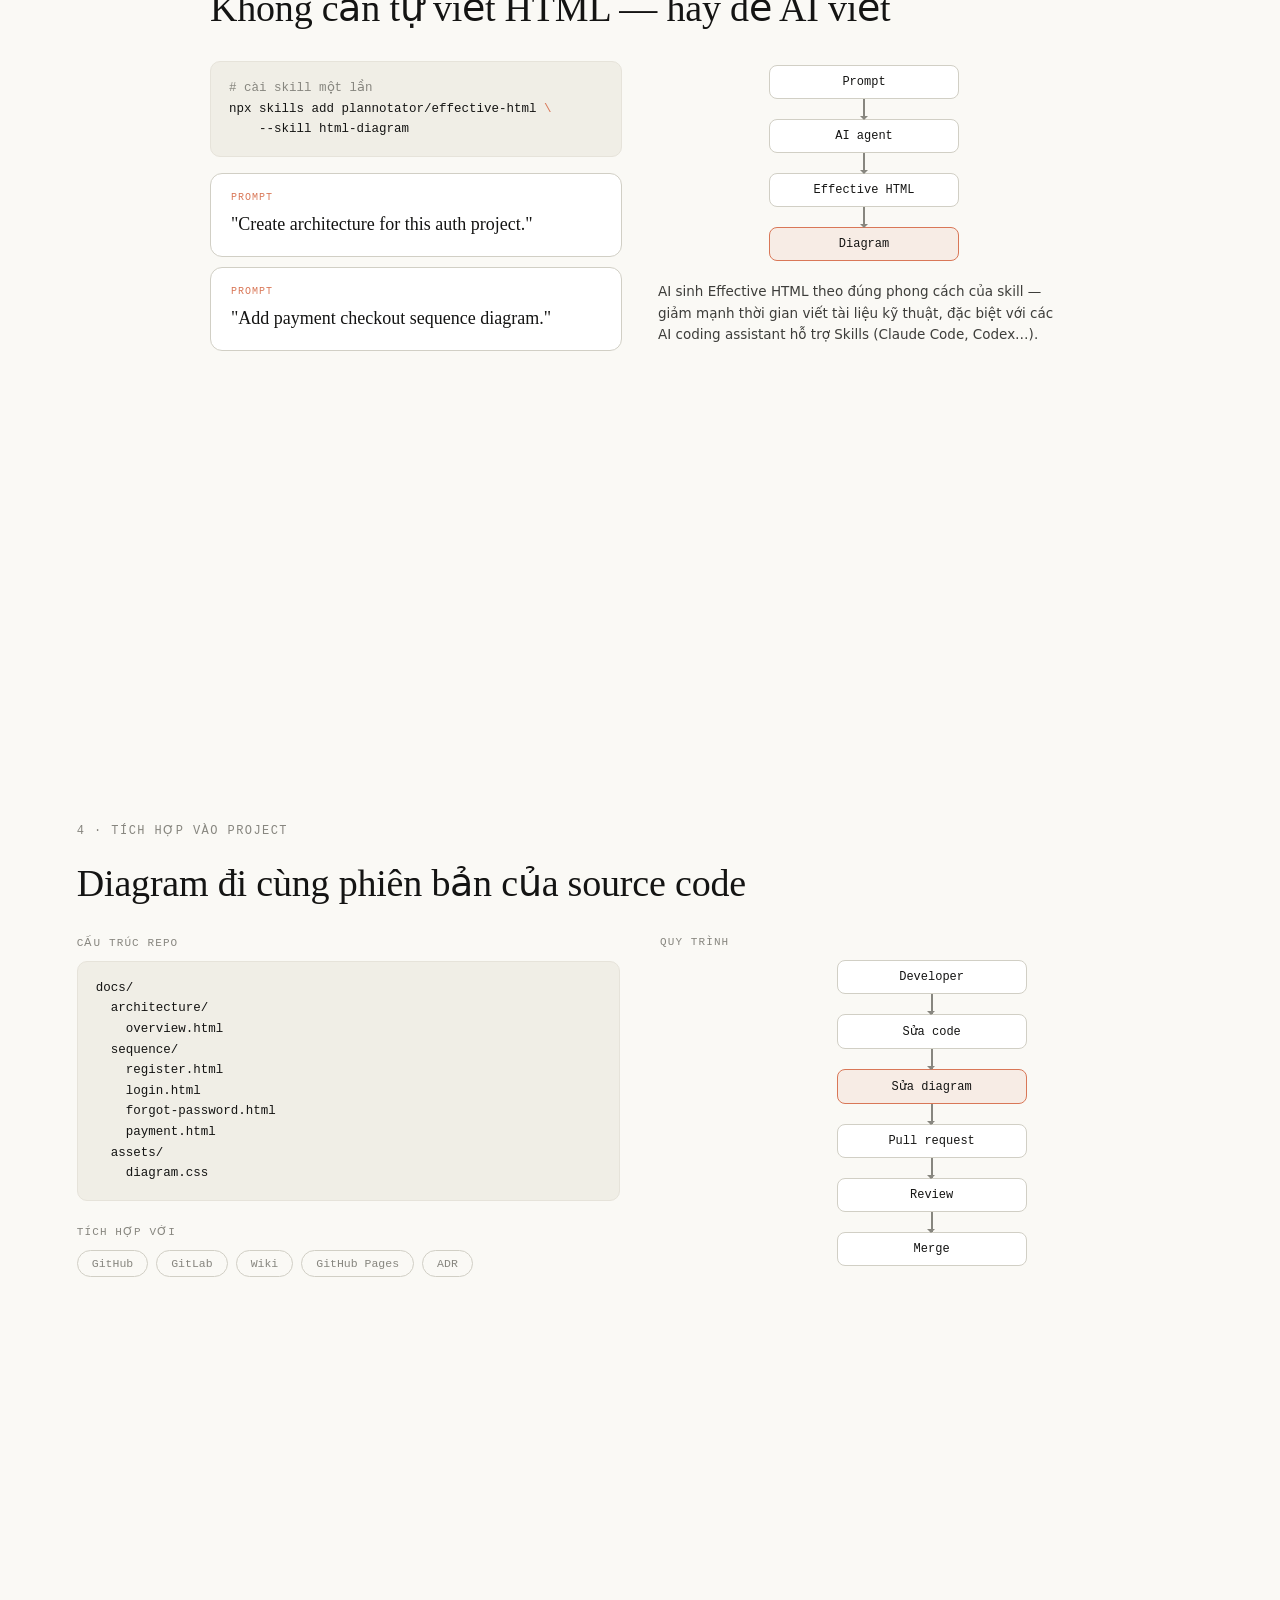
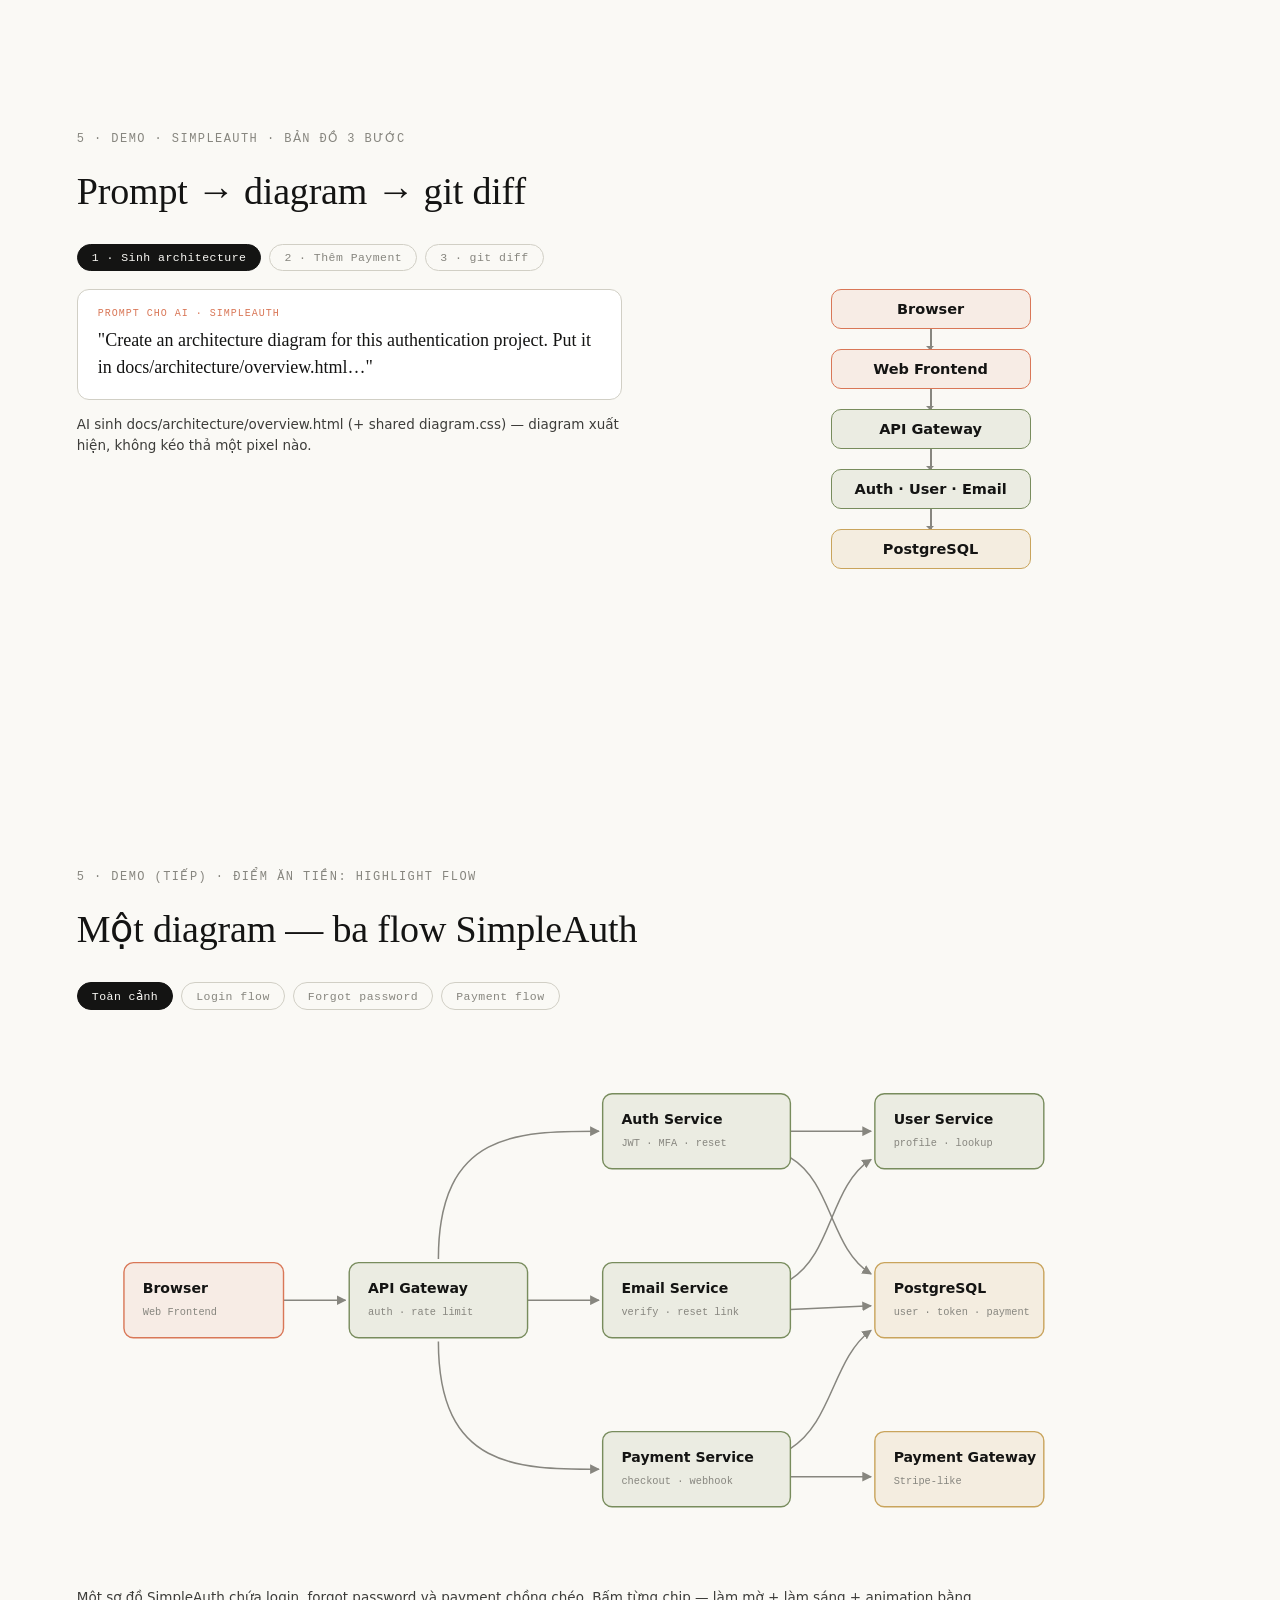
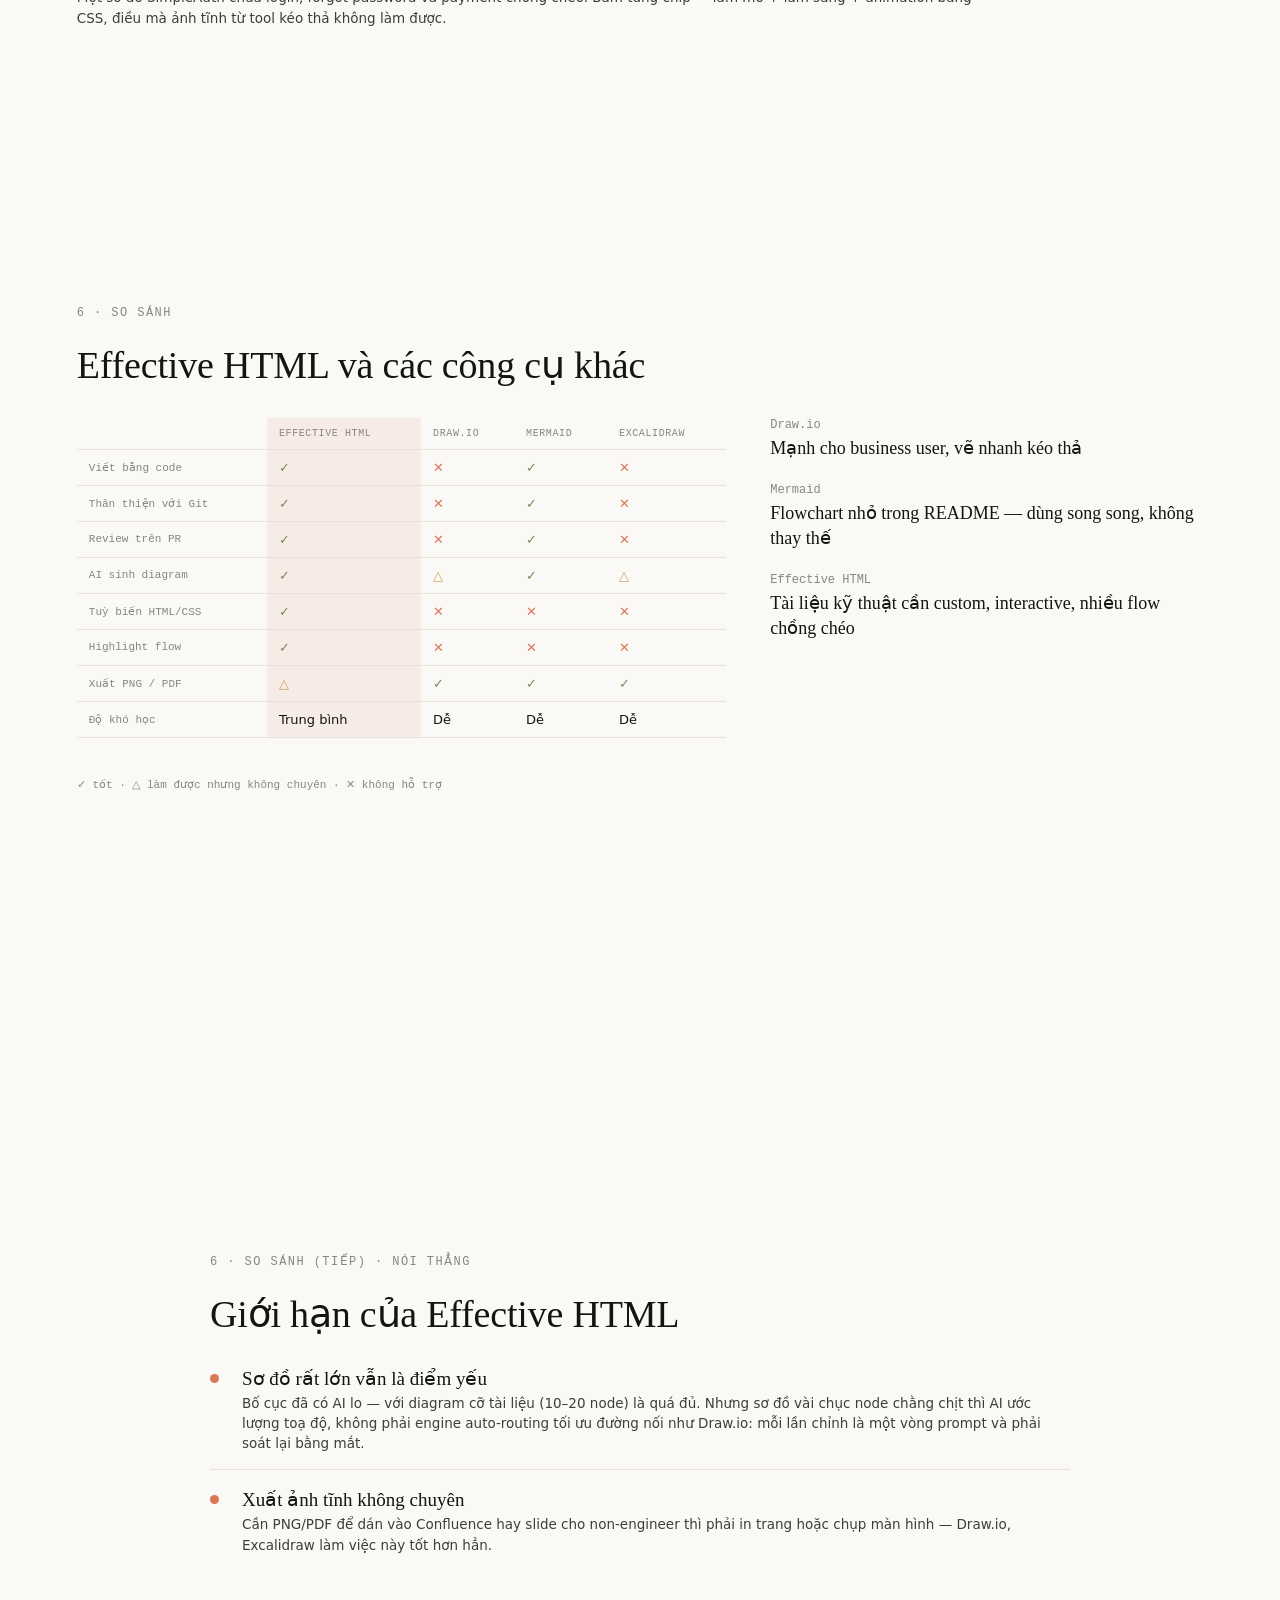
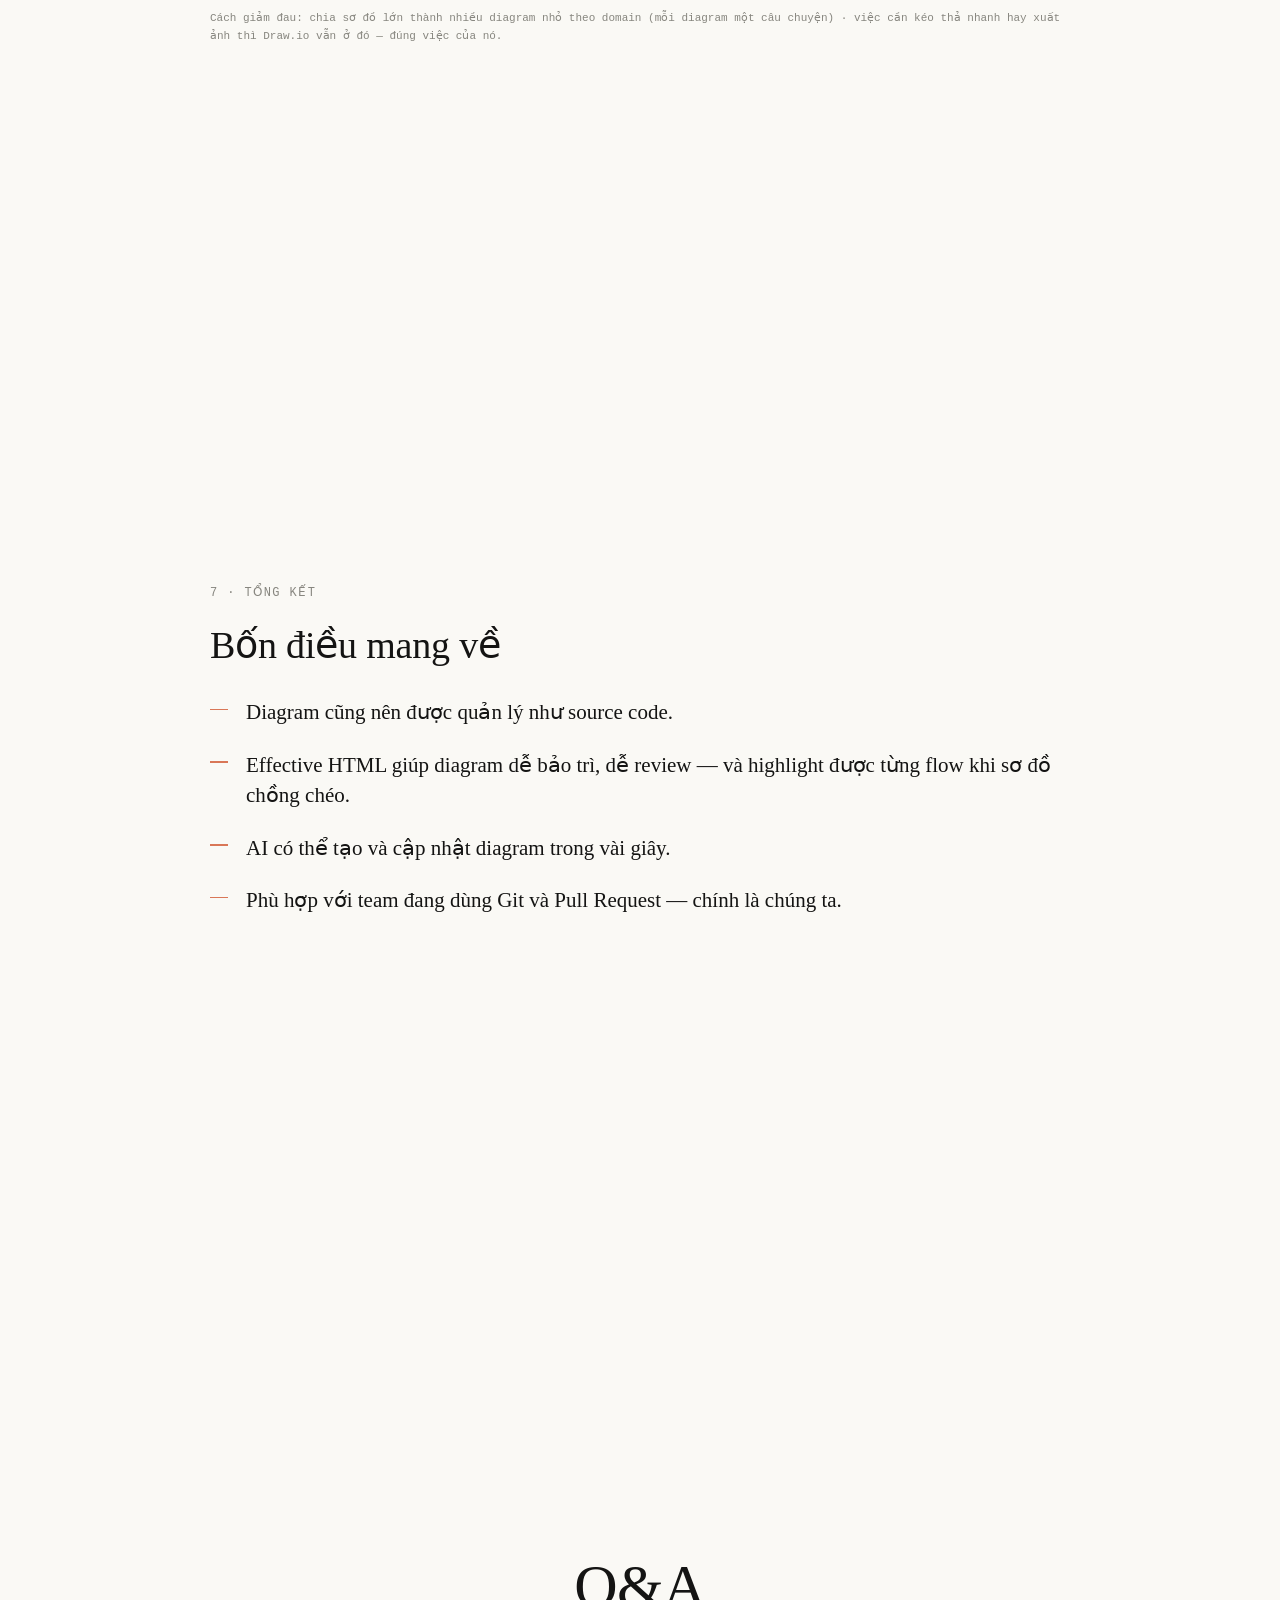
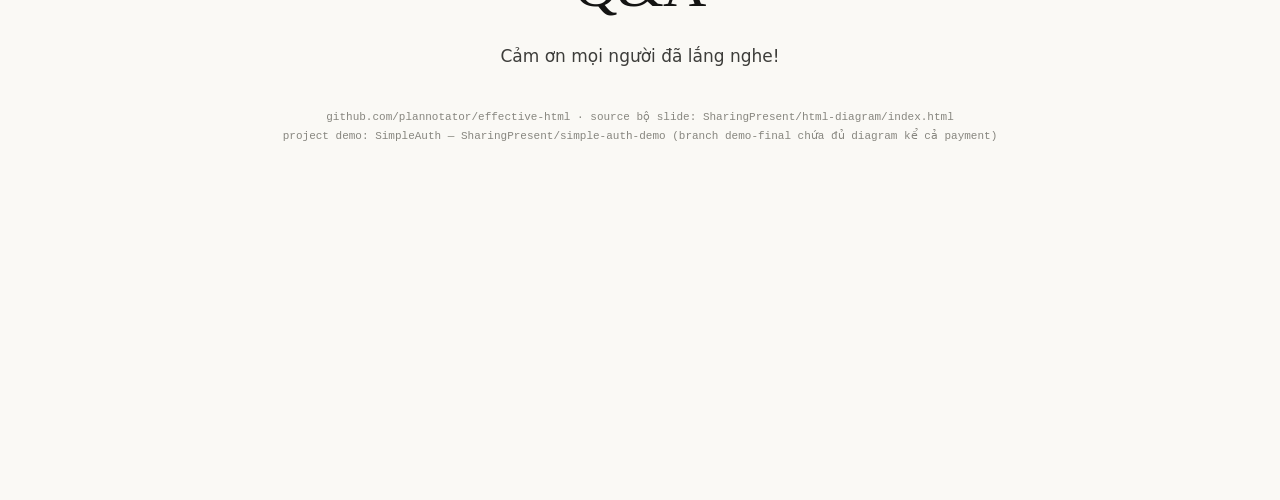
==== commit 492ad0a5: "Slide 5: code khớp 1:1 với diagram bên cạnh Co-Authored-By: Claude Fable 5 <noreply@anthropic.com>" ====
--- a/index.html
+++ b/index.html
@@ -352,19 +352,21 @@
       Một cách xây dựng diagram bằng <strong>HTML + CSS + component</strong> — thay vì kéo thả.
       Node là thẻ div, layout là CSS, diagram là DOM.
     </p>
-    <div class="demo-pair">
-      <pre class="code"><span class="cm">&lt;!-- diagram = code --&gt;</span>
+    <div class="demo-pair" style="align-items:center">
+      <pre class="code"><span class="cm">&lt;!-- code bên trái = diagram bên phải --&gt;</span>
 &lt;div class=<span class="tag">"flow"</span>&gt;
-  &lt;div class=<span class="tag">"node"</span>&gt;User&lt;/div&gt;
-  &lt;div class=<span class="tag">"arrow"</span>&gt;&lt;/div&gt;
-  &lt;div class=<span class="tag">"node"</span>&gt;Backend&lt;/div&gt;
+  &lt;div class=<span class="tag">"fnode"</span>&gt;HTML&lt;/div&gt;
+  &lt;div class=<span class="tag">"farrow"</span>&gt;&lt;/div&gt;
+  &lt;div class=<span class="tag">"fnode"</span>&gt;Render&lt;/div&gt;
+  &lt;div class=<span class="tag">"farrow"</span>&gt;&lt;/div&gt;
+  &lt;div class=<span class="tag">"fnode new"</span>&gt;Diagram&lt;/div&gt;
 &lt;/div&gt;</pre>
-      <div class="ci-chain" style="padding-top:4px">
-        <div class="ci-step">HTML</div>
+      <div class="flow" style="padding-top:4px">
+        <div class="fnode">HTML</div>
         <div class="farrow"></div>
-        <div class="ci-step">Render</div>
+        <div class="fnode">Render</div>
         <div class="farrow"></div>
-        <div class="ci-step hot">Diagram</div>
+        <div class="fnode new">Diagram</div>
       </div>
     </div>
     <div class="pills" style="margin-top:32px">
